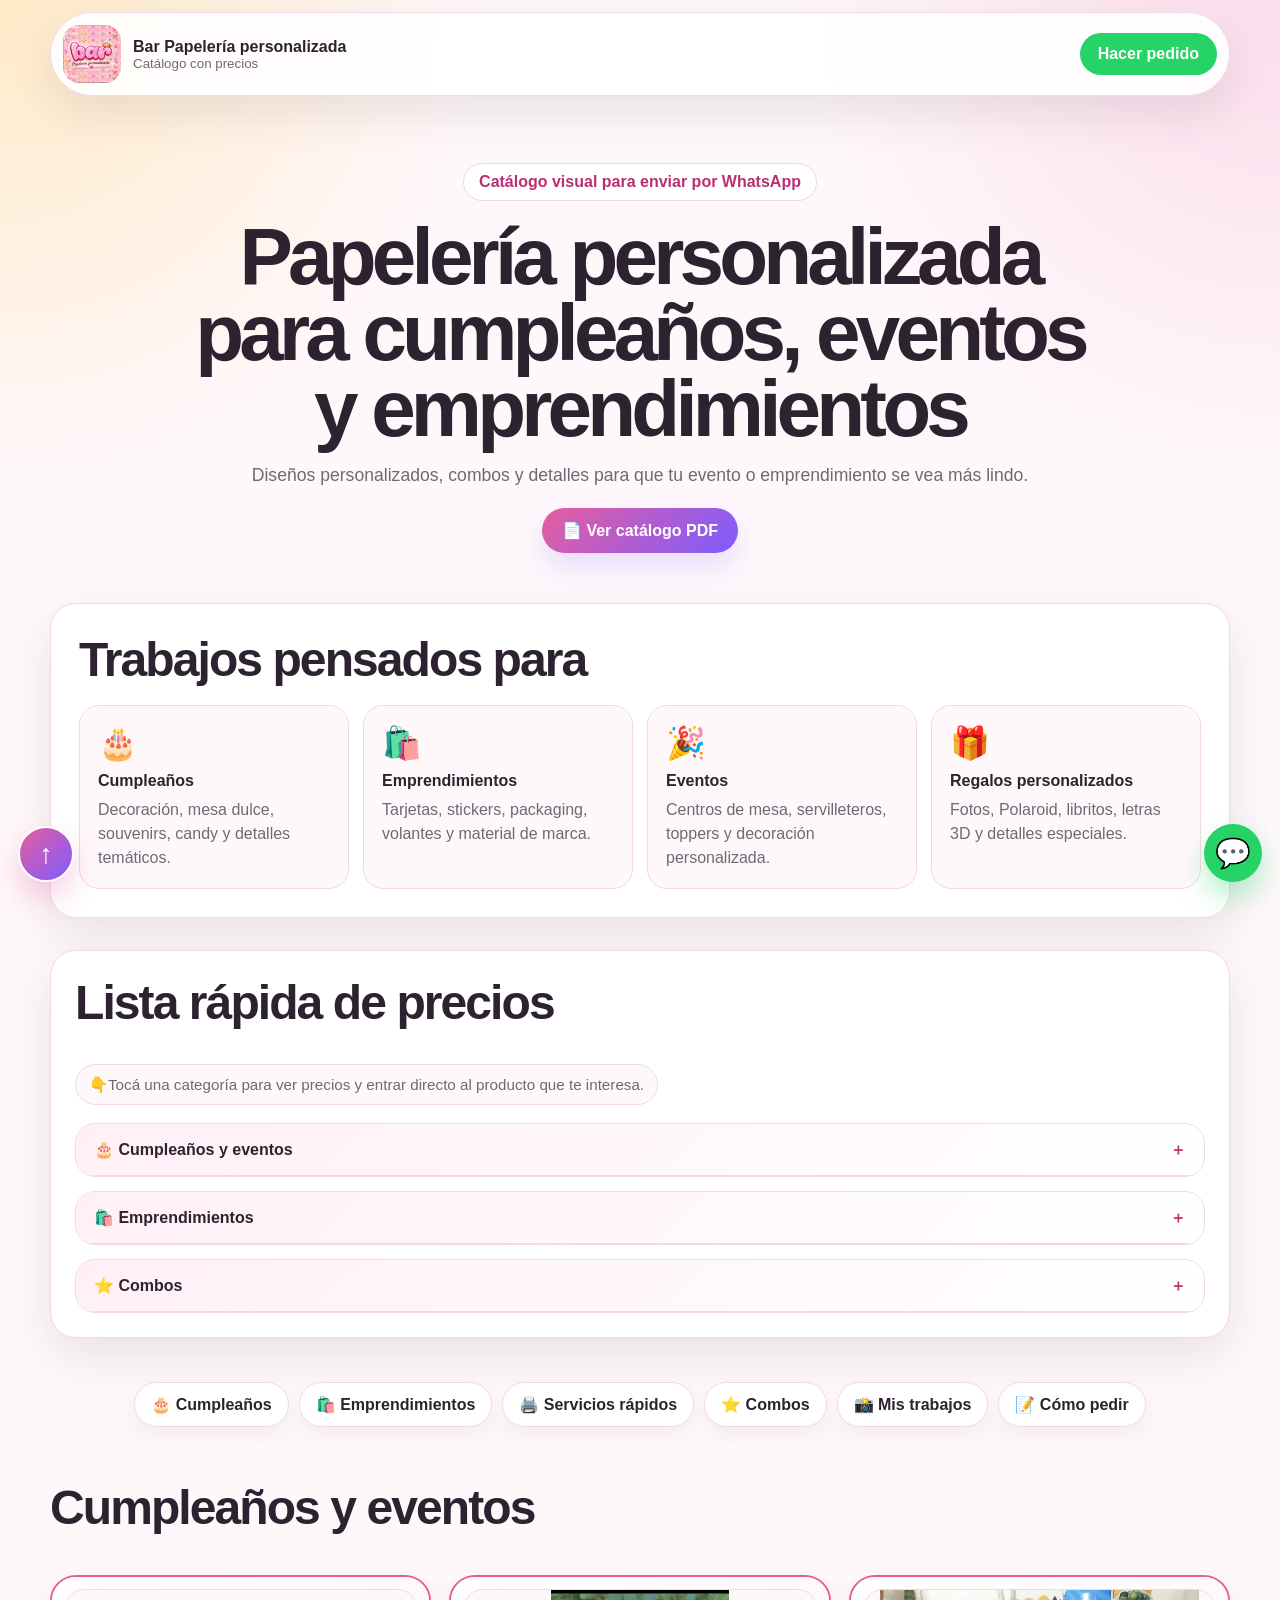
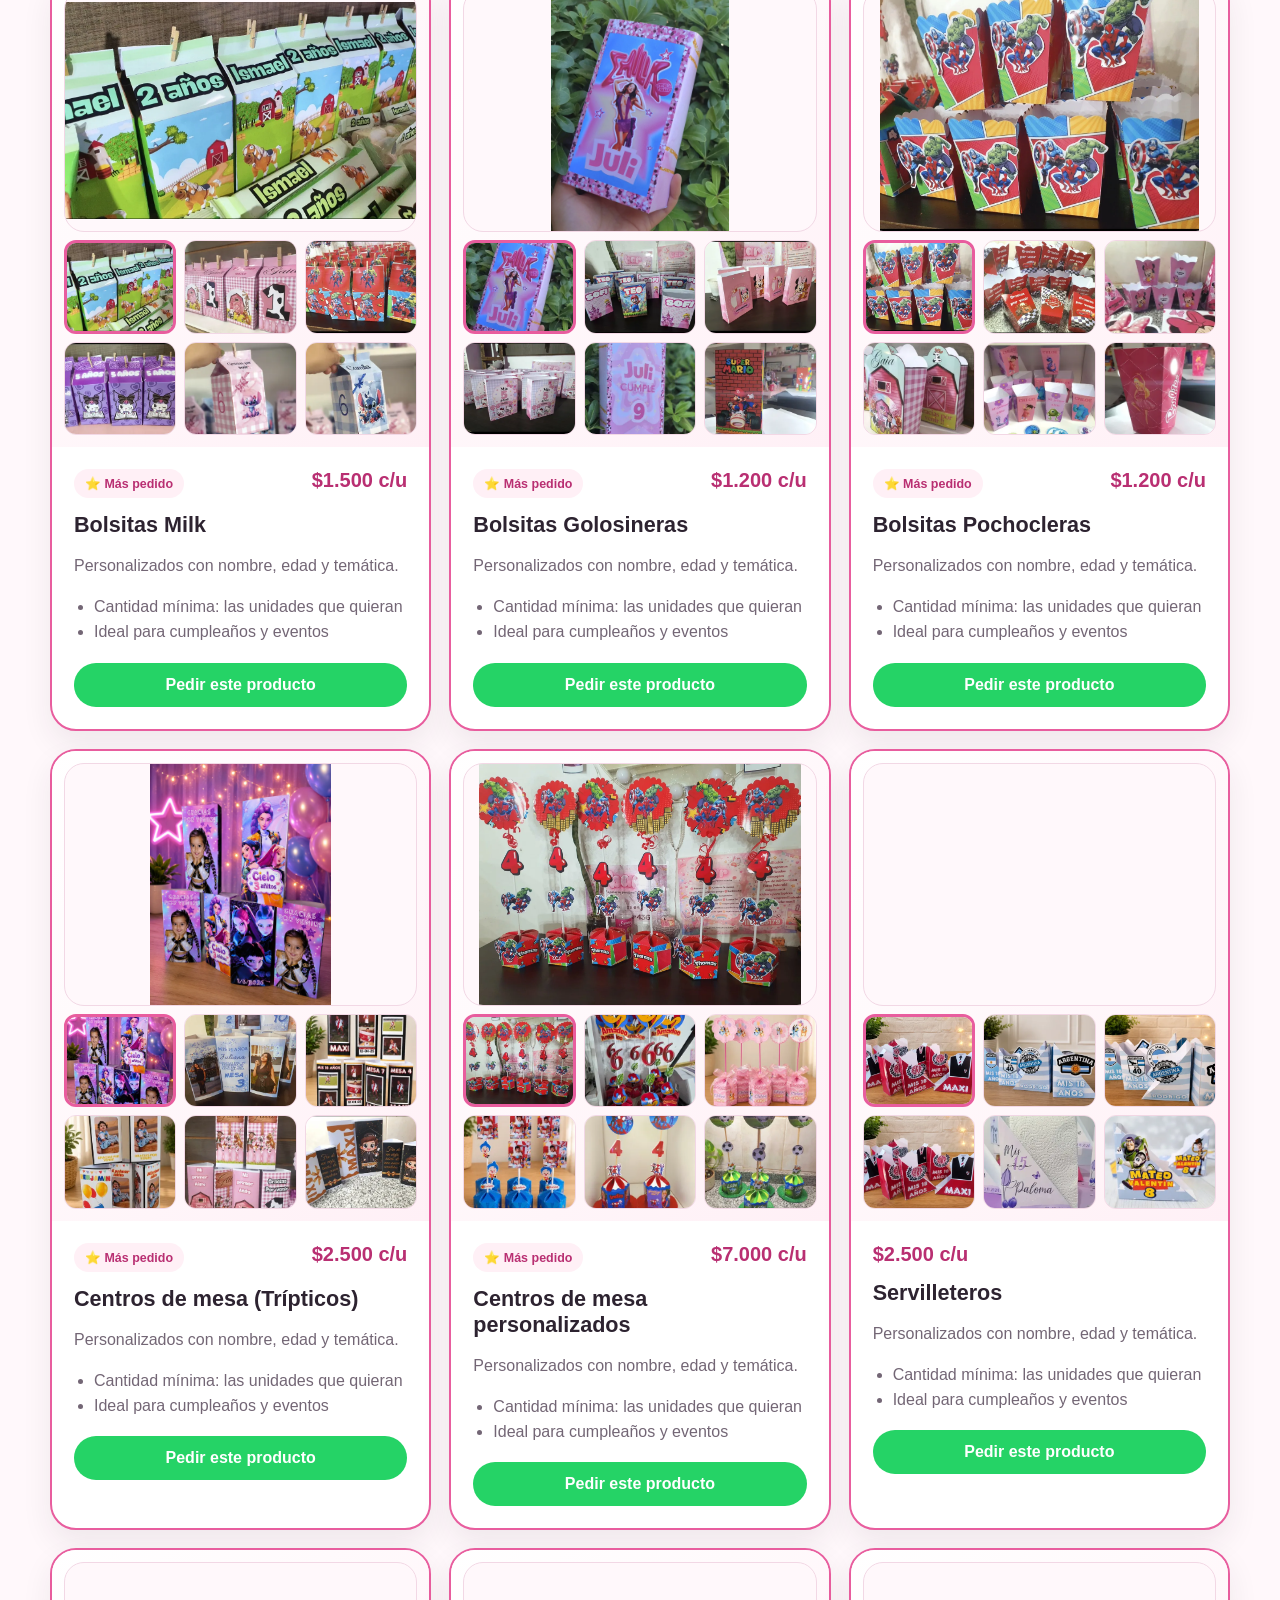
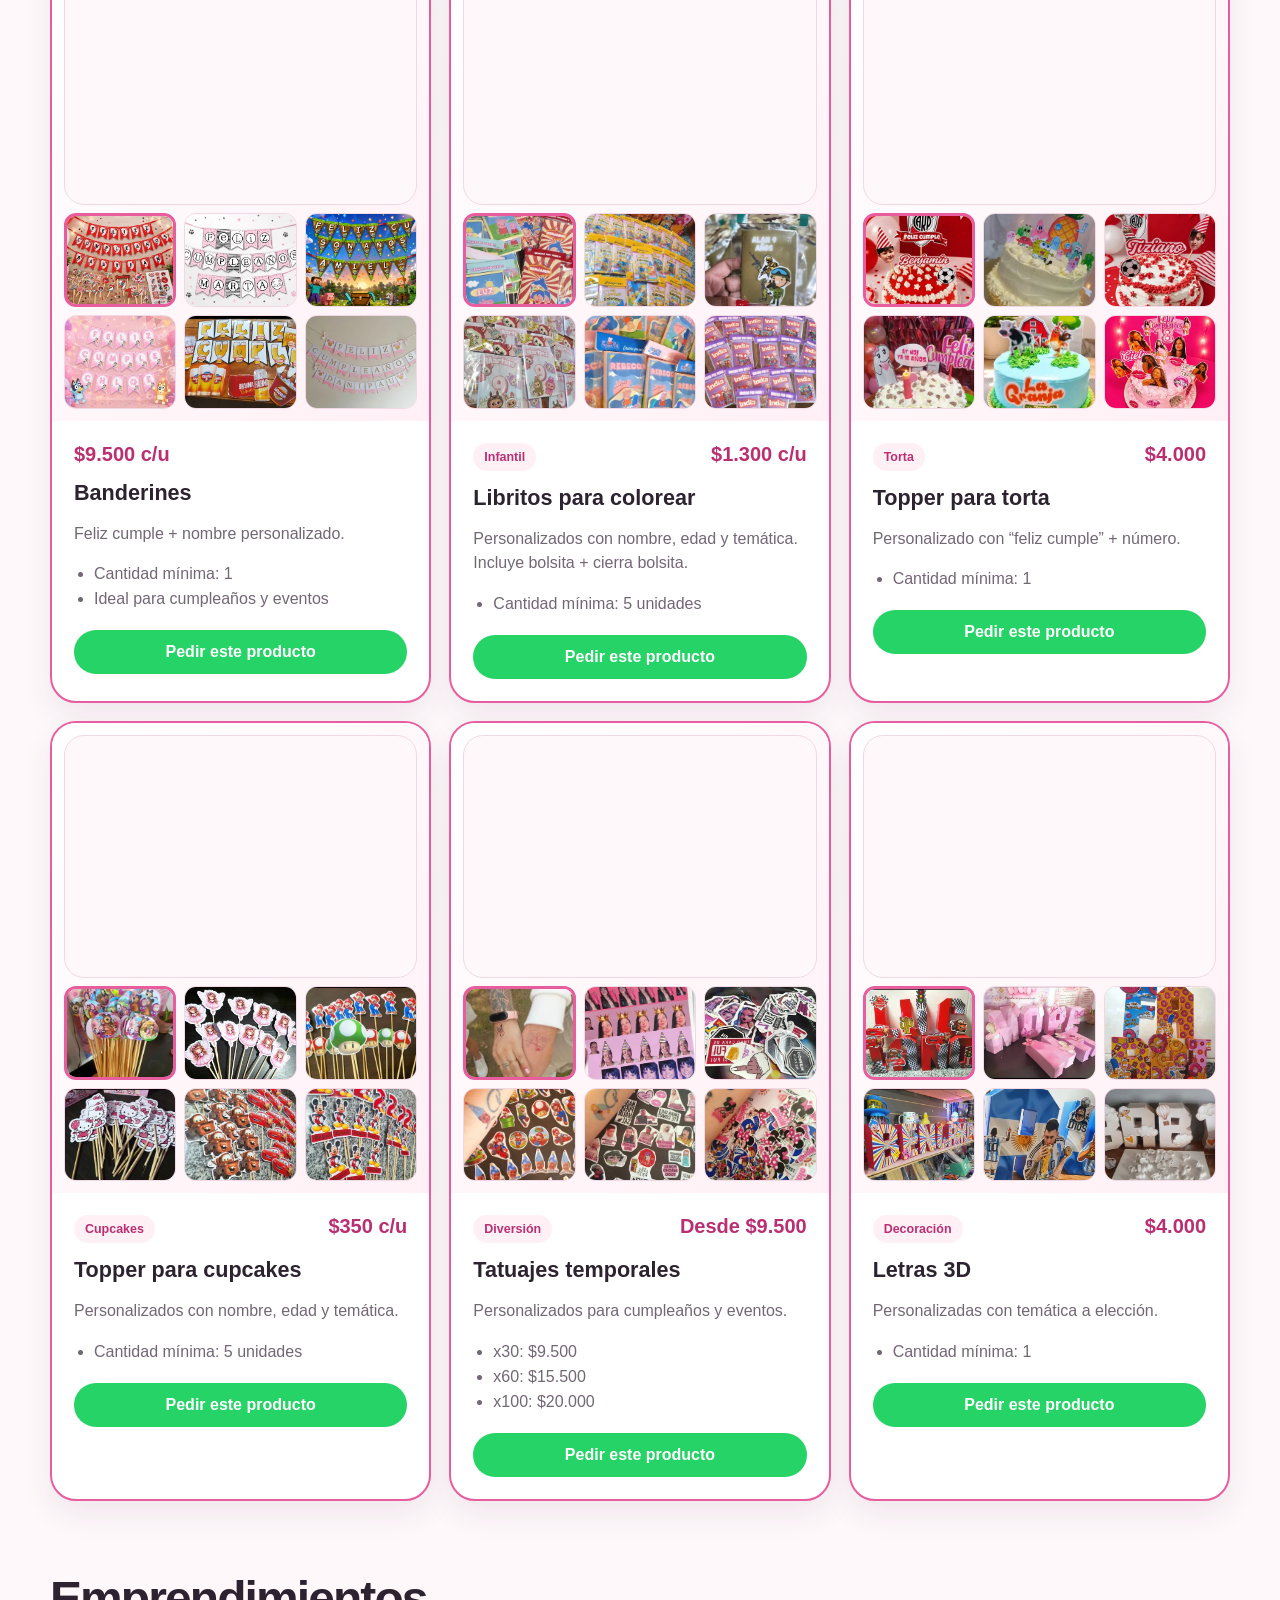
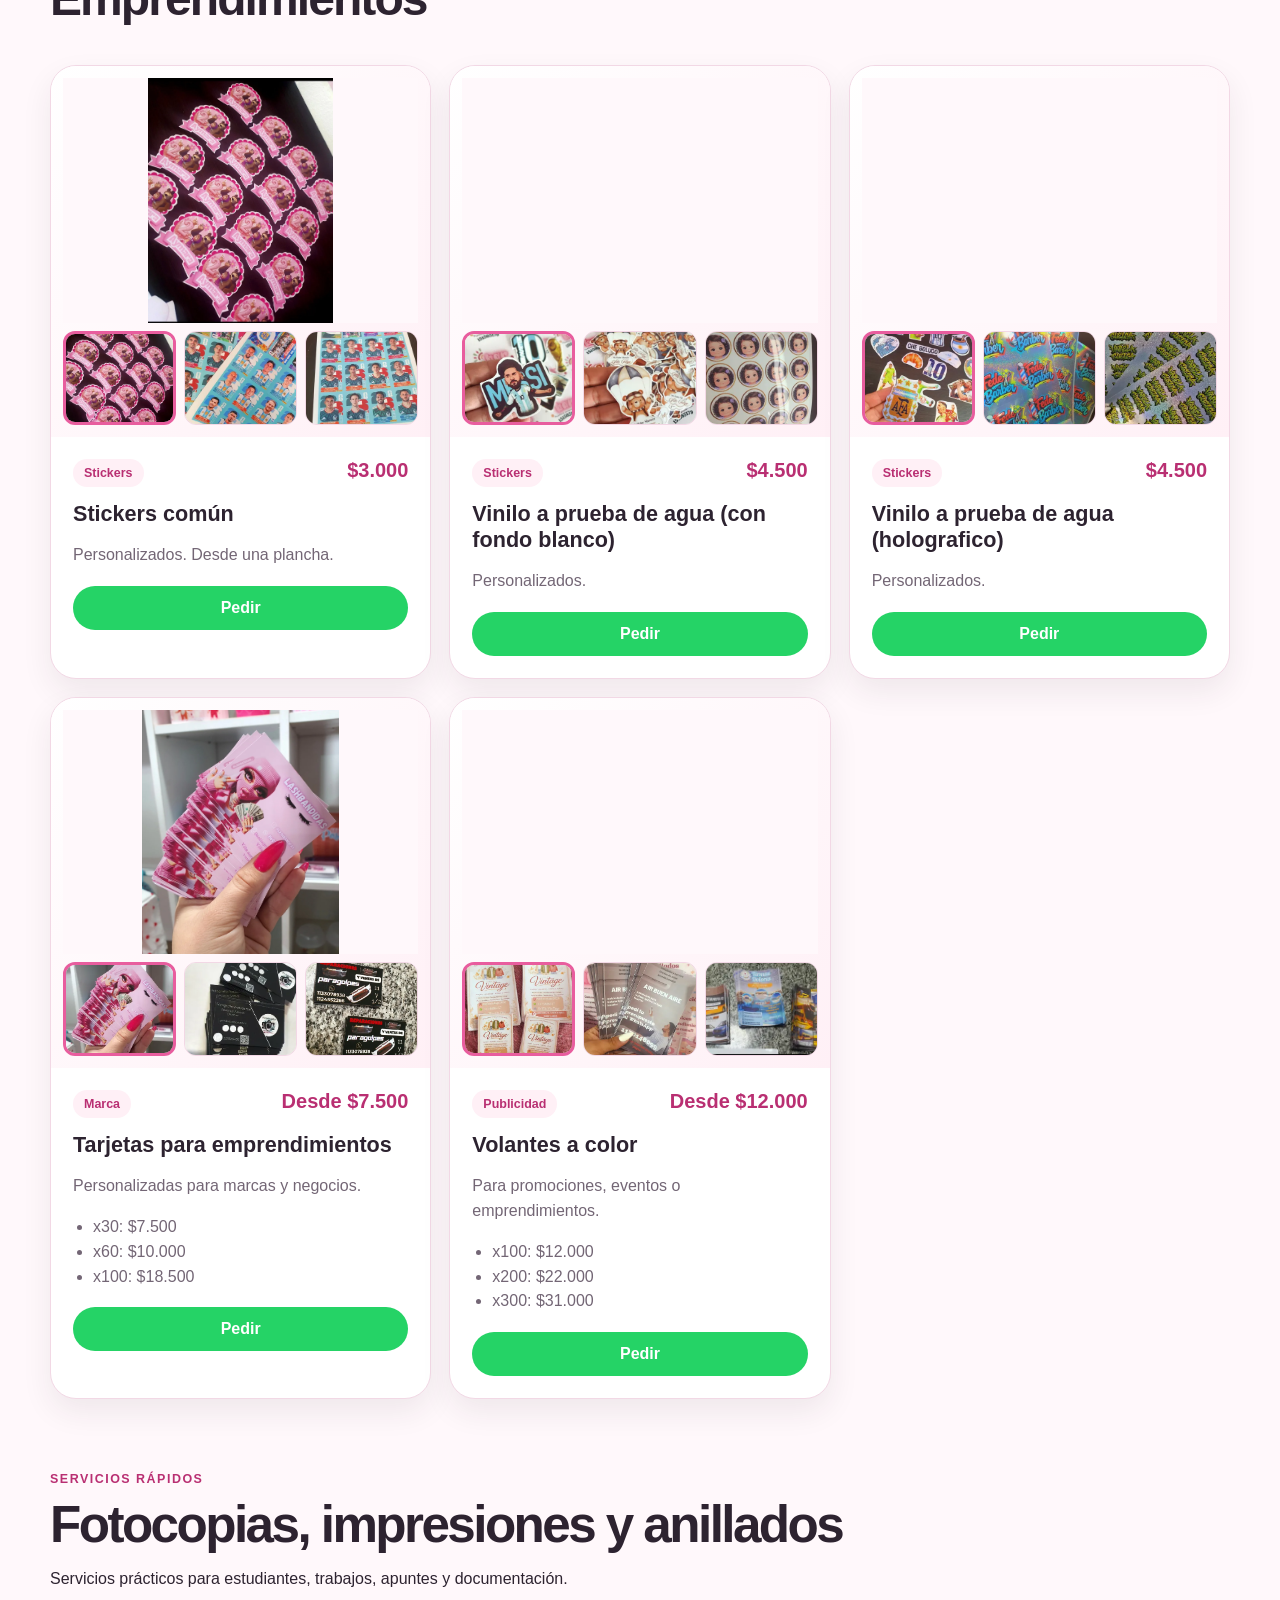
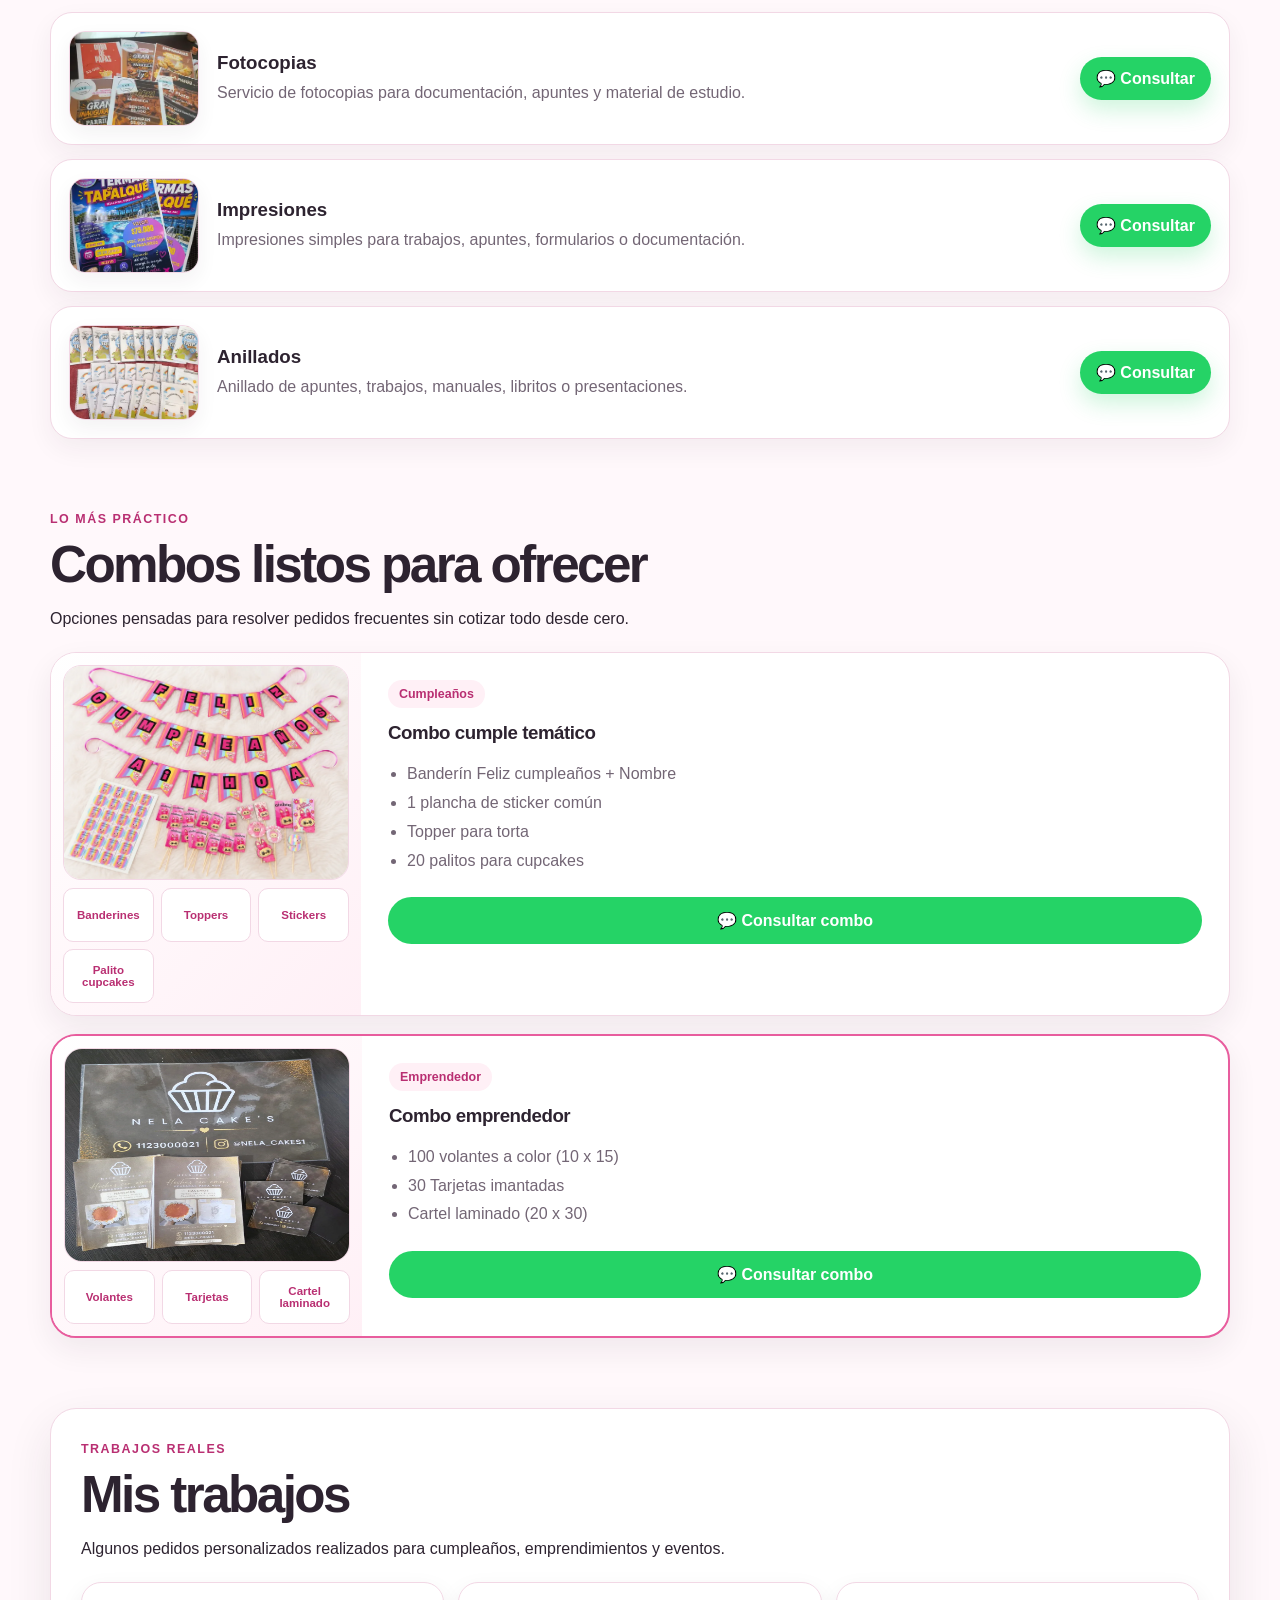
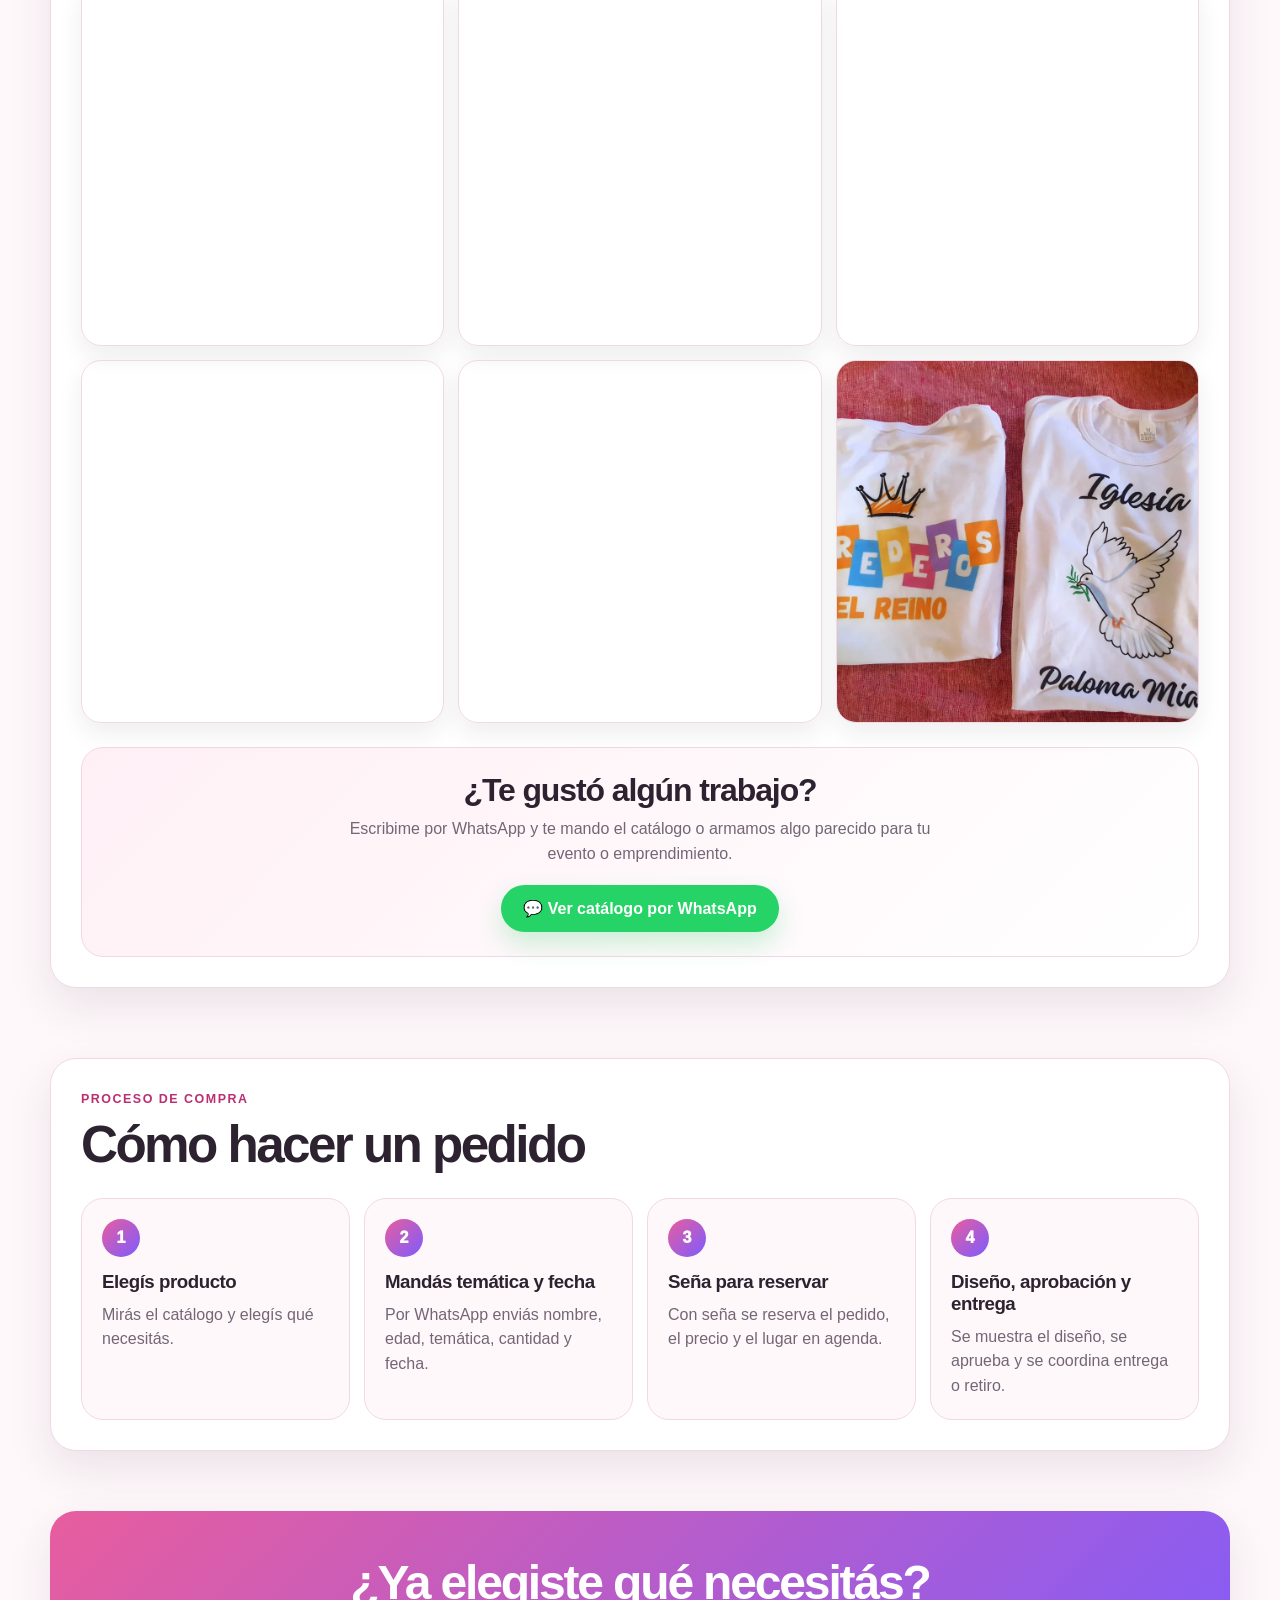
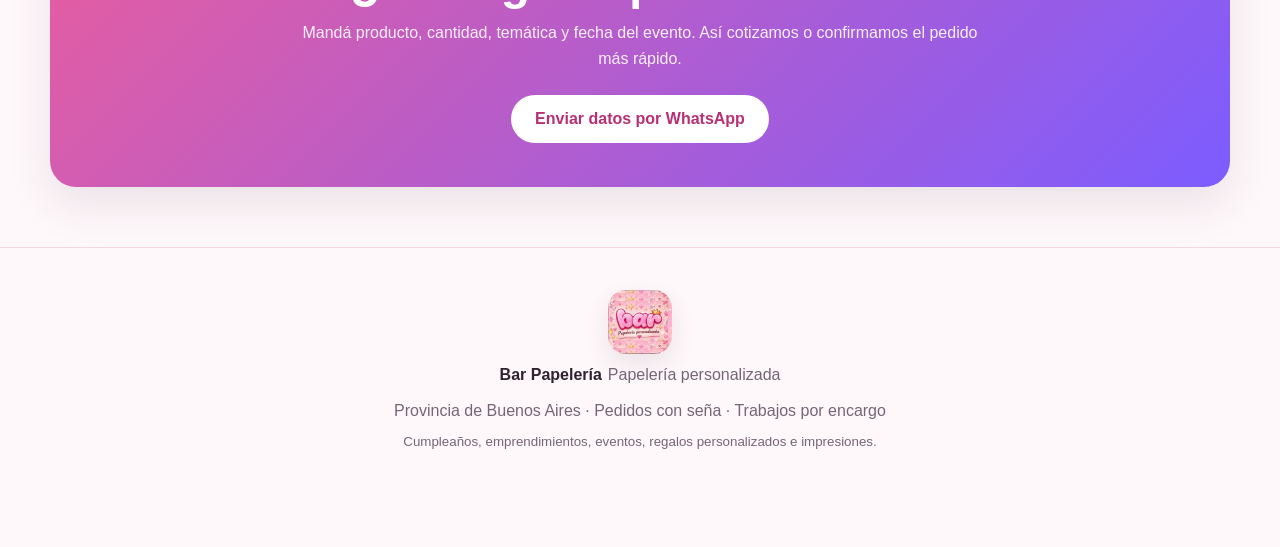
==== index.html @ 1096c0d0 "(feat-optimizacion-assets): optimiza imágenes a WebP, miniaturas y carga diferida para que el sitio " ====
<!DOCTYPE html>
<html lang="es-AR">
<head>
  <meta charset="UTF-8" />
  <meta name="viewport" content="width=device-width, initial-scale=1.0" />
  <title>Bar Papelería Personalizada | Cumpleaños, Stickers y Emprendimientos</title>
  <script async src="https://www.googletagmanager.com/gtag/js?id=G-47N0GQPXN0"></script>
  <script>
    window.dataLayer = window.dataLayer || [];
    function gtag(){dataLayer.push(arguments);}
    gtag('js', new Date());

    gtag('config', 'G-47N0GQPXN0');
  </script>  
  <link rel="stylesheet" href="./estilos.css" />
</head>
<body>

<header id="inicio" class="topbar">
  <div class="brand">
    <img class="logo-img" src="./img/thumbs/logo-bar.webp" alt="Bar Papelería personalizada">
    <div>
      <strong>Bar Papelería personalizada</strong>
      <small>Catálogo con precios</small>
    </div>
  </div>

  <a id="topWhatsappButton" class="whatsapp" href="https://wa.me/549XXXXXXXXXX" target="_blank">
    <span class="whatsapp-text-full">Hacer pedido</span>
    <span class="whatsapp-text-short">Pedir</span>
  </a>
</header>

<main>
  <section class="hero">
    <span>Catálogo visual para enviar por WhatsApp</span>
    <h1>Papelería personalizada para cumpleaños, eventos y emprendimientos</h1>
    <p>
      Diseños personalizados, combos y detalles para que tu evento o emprendimiento se vea más lindo.
    </p>

    <div class="hero-actions">
      <a id="catalogPdfButton" class="catalog-pdf-button" href="/pdf/catalogo-bar-papeleria.pdf" target="_blank" rel="noopener">
        📄 Ver catálogo PDF
      </a>
    </div>
  </section>

  <section class="audiences">
    <h2>Trabajos pensados para</h2>

    <div class="audiences__grid">
      <article>
        <span>🎂</span>
        <strong>Cumpleaños</strong>
        <p>Decoración, mesa dulce, souvenirs, candy y detalles temáticos.</p>
      </article>

      <article>
        <span>🛍️</span>
        <strong>Emprendimientos</strong>
        <p>Tarjetas, stickers, packaging, volantes y material de marca.</p>
      </article>

      <article>
        <span>🎉</span>
        <strong>Eventos</strong>
        <p>Centros de mesa, servilleteros, toppers y decoración personalizada.</p>
      </article>

      <article>
        <span>🎁</span>
        <strong>Regalos personalizados</strong>
        <p>Fotos, Polaroid, libritos, letras 3D y detalles especiales.</p>
      </article>
    </div>
  </section>

  <section class="price-list">
    <h2>Lista rápida de precios</h2>

    <p class="price-list__hint">
      👇Tocá una categoría para ver precios y entrar directo al producto que te interesa.
    </p>

    <div class="price-accordion">

      <details class="price-group">
        <summary>🎂 Cumpleaños y eventos</summary>

        <div class="price-grid">
          <a class="price-item" href="#bolsitas-milk">
            <span>Bolsitas Milk</span>
            <strong>$1.500 c/u</strong>
          </a>

          <a class="price-item" href="#bolsitas-golosineras">
            <span>Bolsitas Golosineras</span>
            <strong>$1.200 c/u</strong>
          </a>

          <a class="price-item" href="#bolsitas-pochocleras">
            <span>Bolsitas Pochocleras</span>
            <strong>$1.200 c/u</strong>
          </a>

          <a class="price-item" href="#centros-tripticos">
            <span>Centros de mesa trípticos</span>
            <strong>$2.500 c/u</strong>
          </a>

          <a class="price-item" href="#centros-personalizados">
            <span>Centros de mesa personalizados</span>
            <strong>$7.000 c/u</strong>
          </a>

          <a class="price-item" href="#servilleteros">
            <span>Servilleteros</span>
            <strong>$2.500 c/u</strong>
          </a>

          <a class="price-item" href="#banderines">
            <span>Banderines</span>
            <strong>$9.500</strong>
          </a>

          <a class="price-item" href="#libritos-colorear">
            <span>Libritos para colorear</span>
            <strong>$1.300 c/u</strong>
          </a>

          <a class="price-item" href="#topper-torta">
            <span>Topper torta</span>
            <strong>$4.000</strong>
          </a>

          <a class="price-item" href="#topper-cupcakes">
            <span>Topper cupcakes</span>
            <strong>$350 c/u</strong>
          </a>

          <a class="price-item" href="#tatuajes-temporales">
            <span>Tatuajes temporales x30</span>
            <strong>$9.500</strong>
          </a>

          <a class="price-item" href="#tatuajes-temporales">
            <span>Tatuajes temporales x60</span>
            <strong>$15.500</strong>
          </a>

          <a class="price-item" href="#tatuajes-temporales">
            <span>Tatuajes temporales x100</span>
            <strong>$20.000</strong>
          </a>

          <a class="price-item" href="#letras-3d">
            <span>Letras 3D</span>
            <strong>$4.000</strong>
          </a>
        </div>
      </details>

      <details class="price-group">
        <summary>🛍️ Emprendimientos</summary>

        <div class="price-grid">
          <a class="price-item" href="#stickers-comun">
            <span>Stickers común</span>
            <strong>$3.000</strong>
          </a>

          <a class="price-item" href="#stickers-vinilo">
            <span>Vinilo a prueba de agua con fondo blanco</span>
            <strong>$4.500</strong>
          </a>

          <a class="price-item" href="#stickers-vinilo-holografico">
            <span>Vinilo a prueba de agua holográfico</span>
            <strong>$4.500</strong>
          </a>          

          <a class="price-item" href="#tarjetas-emprendimientos">
            <span>Tarjetas x30</span>
            <strong>$7.500</strong>
          </a>

          <a class="price-item" href="#tarjetas-emprendimientos">
            <span>Tarjetas x60</span>
            <strong>$10.000</strong>
          </a>

          <a class="price-item" href="#tarjetas-emprendimientos">
            <span>Tarjetas x100</span>
            <strong>$18.500</strong>
          </a>

          <a class="price-item" href="#volantes-color">
            <span>Volantes x100</span>
            <strong>$12.000</strong>
          </a>

          <a class="price-item" href="#volantes-color">
            <span>Volantes x200</span>
            <strong>$22.000</strong>
          </a>

          <a class="price-item" href="#volantes-color">
            <span>Volantes x300</span>
            <strong>$31.000</strong>
          </a>
        </div>
      </details>

      <details class="price-group">
        <summary>⭐ Combos</summary>

        <div class="price-grid">
          <a class="price-item" href="#combos">
            <span>Combo cumple temático</span>
            <strong>Consultar</strong>
          </a>

          <a class="price-item" href="#combos">
            <span>Combo emprendedor</span>
            <strong>Consultar</strong>
          </a>
        </div>
      </details>

    </div>
  </section>

  <nav class="categories">
    <a href="#cumples">🎂 Cumpleaños</a>
    <a href="#emprendimientos">🛍️ Emprendimientos</a>
    <a href="#servicios-rapidos">🖨️ Servicios rápidos</a>
    <a href="#combos">⭐ Combos</a>
    <a href="#mis-trabajos">📸 Mis trabajos</a>
    <a href="#como-pedir">📝 Cómo pedir</a>
  </nav>

  <section id="cumples" class="section">
    <h2>Cumpleaños y eventos</h2>

    <div class="grid">

      <article id="bolsitas-milk" class="card featured">
        <div class="gallery">
          <img loading="lazy" decoding="async" class="main-img" src="./img/bolsitas-milk-1.webp" alt="Bolsitas Milk">
          <div class="thumbs">
            <img loading="lazy" decoding="async" class="active" src="./img/thumbs/bolsitas-milk-1.webp" data-full="./img/bolsitas-milk-1.webp" alt="Bolsitas Milk">
            <img loading="lazy" decoding="async" src="./img/thumbs/bolsitas-milk-2.webp" data-full="./img/bolsitas-milk-2.webp" alt="Bolsitas Milk">
            <img loading="lazy" decoding="async" src="./img/thumbs/bolsitas-milk-3.webp" data-full="./img/bolsitas-milk-3.webp" alt="Bolsitas Milk">
            <img loading="lazy" decoding="async" src="./img/thumbs/bolsitas-milk-4.webp" data-full="./img/bolsitas-milk-4.webp" alt="Bolsitas Milk">
            <img loading="lazy" decoding="async" src="./img/thumbs/bolsitas-milk-5.webp" data-full="./img/bolsitas-milk-5.webp" alt="Bolsitas Milk">
            <img loading="lazy" decoding="async" src="./img/thumbs/bolsitas-milk-6.webp" data-full="./img/bolsitas-milk-6.webp" alt="Bolsitas Milk">
          </div>
        </div>
        <div class="content">
          <div class="top">
            <span class="pill">⭐ Más pedido</span>
            <strong class="price">$1.500 c/u</strong>
          </div>
          <h3>Bolsitas Milk</h3>
          <p>Personalizados con nombre, edad y temática.</p>
          <ul>
            <li>Cantidad mínima: las unidades que quieran</li>
            <li>Ideal para cumpleaños y eventos</li>
          </ul>
          <a href="https://wa.me/549XXXXXXXXXX?text=Hola! Quiero pedir Bolsitas Milk." target="_blank">Pedir este producto</a>
        </div>
      </article>

      <article id="bolsitas-golosineras" class="card featured">
        <div class="gallery">
          <img loading="lazy" decoding="async" class="main-img" src="./img/bolsitas-golosineras-1.webp" alt="Bolsitas Golosineras">
          <div class="thumbs">
            <img loading="lazy" decoding="async" class="active" src="./img/thumbs/bolsitas-golosineras-1.webp" data-full="./img/bolsitas-golosineras-1.webp" alt="Bolsitas Golosineras">
            <img loading="lazy" decoding="async" src="./img/thumbs/bolsitas-golosineras-2.webp" data-full="./img/bolsitas-golosineras-2.webp" alt="Bolsitas Golosineras">
            <img loading="lazy" decoding="async" src="./img/thumbs/bolsitas-golosineras-3.webp" data-full="./img/bolsitas-golosineras-3.webp" alt="Bolsitas Golosineras">
            <img loading="lazy" decoding="async" src="./img/thumbs/bolsitas-golosineras-4.webp" data-full="./img/bolsitas-golosineras-4.webp" alt="Bolsitas Golosineras">
            <img loading="lazy" decoding="async" src="./img/thumbs/bolsitas-golosineras-5.webp" data-full="./img/bolsitas-golosineras-5.webp" alt="Bolsitas Golosineras">
            <img loading="lazy" decoding="async" src="./img/thumbs/bolsitas-golosineras-6.webp" data-full="./img/bolsitas-golosineras-6.webp" alt="Bolsitas Golosineras">
          </div>
        </div>
        <div class="content">
          <div class="top">
            <span class="pill">⭐ Más pedido</span>
            <strong class="price">$1.200 c/u</strong>
          </div>
          <h3>Bolsitas Golosineras</h3>
          <p>Personalizados con nombre, edad y temática.</p>
          <ul>
            <li>Cantidad mínima: las unidades que quieran</li>
            <li>Ideal para cumpleaños y eventos</li>
          </ul>
          <a href="https://wa.me/549XXXXXXXXXX?text=Hola! Quiero pedir Bolsitas Golosineras." target="_blank">Pedir este producto</a>
        </div>
      </article>

      <article id="bolsitas-pochocleras" class="card featured">
        <div class="gallery">
          <img loading="lazy" decoding="async" class="main-img" src="./img/bolsitas-pochocleras-1.webp" alt="Bolsitas pochocleras">
          <div class="thumbs">
            <img loading="lazy" decoding="async" class="active" src="./img/thumbs/bolsitas-pochocleras-1.webp" data-full="./img/bolsitas-pochocleras-1.webp" alt="Bolsitas pochocleras">
            <img loading="lazy" decoding="async" src="./img/thumbs/bolsitas-pochocleras-2.webp" data-full="./img/bolsitas-pochocleras-2.webp" alt="Bolsitas pochocleras">
            <img loading="lazy" decoding="async" src="./img/thumbs/bolsitas-pochocleras-3.webp" data-full="./img/bolsitas-pochocleras-3.webp" alt="Bolsitas pochocleras">
            <img loading="lazy" decoding="async" src="./img/thumbs/bolsitas-pochocleras-4.webp" data-full="./img/bolsitas-pochocleras-4.webp" alt="Bolsitas pochocleras">
            <img loading="lazy" decoding="async" src="./img/thumbs/bolsitas-pochocleras-5.webp" data-full="./img/bolsitas-pochocleras-5.webp" alt="Bolsitas pochocleras">
            <img loading="lazy" decoding="async" src="./img/thumbs/bolsitas-pochocleras-6.webp" data-full="./img/bolsitas-pochocleras-6.webp" alt="Bolsitas pochocleras">
          </div>
        </div>
        <div class="content">
          <div class="top">
            <span class="pill">⭐ Más pedido</span>
            <strong class="price">$1.200 c/u</strong>
          </div>
          <h3>Bolsitas Pochocleras</h3>
          <p>Personalizados con nombre, edad y temática.</p>
          <ul>
            <li>Cantidad mínima: las unidades que quieran</li>
            <li>Ideal para cumpleaños y eventos</li>
          </ul>
          <a href="https://wa.me/549XXXXXXXXXX?text=Hola! Quiero pedir Bolsitas Pochocleras." target="_blank">Pedir este producto</a>
        </div>
      </article>

      <article id="centros-tripticos" class="card featured">
        <div class="gallery">
          <img loading="lazy" decoding="async" class="main-img" src="./img/centro-1-triptico.webp" alt="Centros de mesa (Trípticos)">
          <div class="thumbs">
            <img loading="lazy" decoding="async" class="active" src="./img/thumbs/centro-1-triptico.webp" data-full="./img/centro-1-triptico.webp" alt="Centros de mesa (Trípticos)">
            <img loading="lazy" decoding="async" src="./img/thumbs/centro-2-triptico.webp" data-full="./img/centro-2-triptico.webp" alt="Centros de mesa (Trípticos)">
            <img loading="lazy" decoding="async" src="./img/thumbs/centro-3-triptico.webp" data-full="./img/centro-3-triptico.webp" alt="Centros de mesa (Trípticos)">
            <img loading="lazy" decoding="async" src="./img/thumbs/centro-4-triptico.webp" data-full="./img/centro-4-triptico.webp" alt="Centros de mesa (Trípticos)">
            <img loading="lazy" decoding="async" src="./img/thumbs/centro-5-triptico.webp" data-full="./img/centro-5-triptico.webp" alt="Centros de mesa (Trípticos)">
            <img loading="lazy" decoding="async" src="./img/thumbs/centro-6-triptico.webp" data-full="./img/centro-6-triptico.webp" alt="Centros de mesa (Trípticos)">
          </div>
        </div>
        <div class="content">
          <div class="top">
            <span class="pill">⭐ Más pedido</span>
            <strong class="price">$2.500 c/u</strong>
          </div>
          <h3>Centros de mesa (Trípticos)</h3>
          <p>Personalizados con nombre, edad y temática.</p>
          <ul>
            <li>Cantidad mínima: las unidades que quieran</li>
            <li>Ideal para cumpleaños y eventos</li>
          </ul>
          <a href="https://wa.me/549XXXXXXXXXX?text=Hola! Quiero pedir centros de mesa (Tríptico)." target="_blank">Pedir este producto</a>
        </div>
      </article>

      <article id="centros-personalizados" class="card featured">
        <div class="gallery">
          <img loading="lazy" decoding="async" class="main-img" src="./img/centro-1-personalizado.webp" alt="Centros de mesa personalizados">
          <div class="thumbs">
            <img loading="lazy" decoding="async" class="active" src="./img/thumbs/centro-1-personalizado.webp" data-full="./img/centro-1-personalizado.webp" alt="Centros de mesa personalizados">
            <img loading="lazy" decoding="async" src="./img/thumbs/centro-2-personalizado.webp" data-full="./img/centro-2-personalizado.webp" alt="Centros de mesa personalizados" class="">
            <img loading="lazy" decoding="async" src="./img/thumbs/centro-3-personalizado.webp" data-full="./img/centro-3-personalizado.webp" alt="Centros de mesa personalizados" class="">
            <img loading="lazy" decoding="async" src="./img/thumbs/centro-4-personalizado.webp" data-full="./img/centro-4-personalizado.webp" alt="Centros de mesa personalizados" class="">
            <img loading="lazy" decoding="async" src="./img/thumbs/centro-5-personalizado.webp" data-full="./img/centro-5-personalizado.webp" alt="Centros de mesa personalizados" class="">
            <img loading="lazy" decoding="async" src="./img/thumbs/centro-6-personalizado.webp" data-full="./img/centro-6-personalizado.webp" alt="Centros de mesa personalizados" class="">
          </div>
        </div>
        <div class="content">
          <div class="top">
            <span class="pill">⭐ Más pedido</span>
            <strong class="price">$7.000 c/u</strong>
          </div>
          <h3>Centros de mesa personalizados</h3>
          <p>Personalizados con nombre, edad y temática.</p>
          <ul>
            <li>Cantidad mínima: las unidades que quieran</li>
            <li>Ideal para cumpleaños y eventos</li>
          </ul>
          <a href="https://wa.me/549XXXXXXXXXX?text=Hola! Quiero pedir centros de mesa personalizados." target="_blank">Pedir este producto</a>
        </div>
      </article>

      <article id="servilleteros" class="card featured">
        <div class="gallery">
          <img loading="lazy" decoding="async" class="main-img" src="./img/servilleteros-1.webp" alt="Servilleteros">
          <div class="thumbs">
            <img loading="lazy" decoding="async" class="active" src="./img/thumbs/servilleteros-1.webp" data-full="./img/servilleteros-1.webp" alt="Servilleteros">
            <img loading="lazy" decoding="async" src="./img/thumbs/servilleteros-2.webp" data-full="./img/servilleteros-2.webp" alt="Servilleteros">
            <img loading="lazy" decoding="async" src="./img/thumbs/servilleteros-3.webp" data-full="./img/servilleteros-3.webp" alt="Servilleteros">
            <img loading="lazy" decoding="async" src="./img/thumbs/servilleteros-4.webp" data-full="./img/servilleteros-4.webp" alt="Servilleteros">
            <img loading="lazy" decoding="async" src="./img/thumbs/servilleteros-5.webp" data-full="./img/servilleteros-5.webp" alt="Servilleteros">
            <img loading="lazy" decoding="async" src="./img/thumbs/servilleteros-6.webp" data-full="./img/servilleteros-6.webp" alt="Servilleteros">
          </div>
        </div>
        <div class="content">
          <div class="top">
            <strong class="price">$2.500 c/u</strong>
          </div>
          <h3>Servilleteros</h3>
          <p>Personalizados con nombre, edad y temática.</p>
          <ul>
            <li>Cantidad mínima: las unidades que quieran</li>
            <li>Ideal para cumpleaños y eventos</li>
          </ul>
          <a href="https://wa.me/549XXXXXXXXXX?text=Hola! Quiero pedir servilleteros personalizados." target="_blank">Pedir este producto</a>
        </div>
      </article>

      <article id="banderines" class="card featured">
        <div class="gallery">
          <img loading="lazy" decoding="async" class="main-img" src="./img/banderines-1.webp" alt="Banderines">
          <div class="thumbs">
            <img loading="lazy" decoding="async" class="active" src="./img/thumbs/banderines-1.webp" data-full="./img/banderines-1.webp" alt="Banderines">
            <img loading="lazy" decoding="async" src="./img/thumbs/banderines-2.webp" data-full="./img/banderines-2.webp" alt="Banderines">
            <img loading="lazy" decoding="async" src="./img/thumbs/banderines-3.webp" data-full="./img/banderines-3.webp" alt="Banderines">
            <img loading="lazy" decoding="async" src="./img/thumbs/banderines-4.webp" data-full="./img/banderines-4.webp" alt="Banderines">
            <img loading="lazy" decoding="async" src="./img/thumbs/banderines-5.webp" data-full="./img/banderines-5.webp" alt="Banderines">
            <img loading="lazy" decoding="async" src="./img/thumbs/banderines-6.webp" data-full="./img/banderines-6.webp" alt="Banderines">
          </div>
        </div>
        <div class="content">
          <div class="top">
            <strong class="price">$9.500 c/u</strong>
          </div>
          <h3>Banderines</h3>
          <p>Feliz cumple + nombre personalizado.</p>
          <ul>
            <li>Cantidad mínima: 1</li>
            <li>Ideal para cumpleaños y eventos</li>
          </ul>
          <a href="https://wa.me/549XXXXXXXXXX?text=Hola! Quiero pedir banderines personalizados." target="_blank">Pedir este producto</a>
        </div>
      </article>

      <article id="libritos-colorear" class="card featured">
        <div class="gallery">
          <img loading="lazy" decoding="async" class="main-img" src="./img/libritos-1.webp" alt="Libritos para colorear">

          <div class="thumbs">
            <img loading="lazy" decoding="async" class="active" src="./img/thumbs/libritos-1.webp" data-full="./img/libritos-1.webp" alt="Libritos para colorear">
            <img loading="lazy" decoding="async" src="./img/thumbs/libritos-2.webp" data-full="./img/libritos-2.webp" alt="Libritos para colorear">
            <img loading="lazy" decoding="async" src="./img/thumbs/libritos-3.webp" data-full="./img/libritos-3.webp" alt="Libritos para colorear">
            <img loading="lazy" decoding="async" src="./img/thumbs/libritos-4.webp" data-full="./img/libritos-4.webp" alt="Libritos para colorear">
            <img loading="lazy" decoding="async" src="./img/thumbs/libritos-5.webp" data-full="./img/libritos-5.webp" alt="Libritos para colorear">
            <img loading="lazy" decoding="async" src="./img/thumbs/libritos-6.webp" data-full="./img/libritos-6.webp" alt="Libritos para colorear">
          </div>
        </div>

        <div class="content">
          <div class="top">
            <span class="pill">Infantil</span>
            <strong class="price">$1.300 c/u</strong>
          </div>

          <h3>Libritos para colorear</h3>

          <p>Personalizados con nombre, edad y temática. Incluye bolsita + cierra bolsita.</p>

          <ul>
            <li>Cantidad mínima: 5 unidades</li>
          </ul>

          <a href="https://wa.me/549XXXXXXXXXX?text=Hola! Quiero pedir libritos para colorear." target="_blank">
            Pedir este producto
          </a>
        </div>
      </article>

      <article id="topper-torta" class="card featured">
        <div class="gallery">
          <img loading="lazy" decoding="async" class="main-img" src="./img/topper-torta-1.webp" alt="Topper para torta">

          <div class="thumbs">
            <img loading="lazy" decoding="async" class="active" src="./img/thumbs/topper-torta-1.webp" data-full="./img/topper-torta-1.webp" alt="Topper para torta">
            <img loading="lazy" decoding="async" src="./img/thumbs/topper-torta-2.webp" data-full="./img/topper-torta-2.webp" alt="Topper para torta">
            <img loading="lazy" decoding="async" src="./img/thumbs/topper-torta-3.webp" data-full="./img/topper-torta-3.webp" alt="Topper para torta">
            <img loading="lazy" decoding="async" src="./img/thumbs/topper-torta-4.webp" data-full="./img/topper-torta-4.webp" alt="Topper para torta">
            <img loading="lazy" decoding="async" src="./img/thumbs/topper-torta-5.webp" data-full="./img/topper-torta-5.webp" alt="Topper para torta">
            <img loading="lazy" decoding="async" src="./img/thumbs/topper-torta-6.webp" data-full="./img/topper-torta-6.webp" alt="Topper para torta">
          </div>
        </div>

        <div class="content">
          <div class="top">
            <span class="pill">Torta</span>
            <strong class="price">$4.000</strong>
          </div>

          <h3>Topper para torta</h3>

          <p>Personalizado con “feliz cumple” + número.</p>

          <ul>
            <li>Cantidad mínima: 1</li>
          </ul>

          <a href="https://wa.me/549XXXXXXXXXX?text=Hola! Quiero pedir topper para torta." target="_blank">
            Pedir este producto
          </a>
        </div>
      </article>

      <article id="topper-cupcakes" class="card featured">
        <div class="gallery">
          <img loading="lazy" decoding="async" class="main-img" src="./img/topper-cupcakes-1.webp" alt="Topper para cupcakes">

          <div class="thumbs">
            <img loading="lazy" decoding="async" class="active" src="./img/thumbs/topper-cupcakes-1.webp" data-full="./img/topper-cupcakes-1.webp" alt="Topper para cupcakes">
            <img loading="lazy" decoding="async" src="./img/thumbs/topper-cupcakes-2.webp" data-full="./img/topper-cupcakes-2.webp" alt="Topper para cupcakes">
            <img loading="lazy" decoding="async" src="./img/thumbs/topper-cupcakes-3.webp" data-full="./img/topper-cupcakes-3.webp" alt="Topper para cupcakes">
            <img loading="lazy" decoding="async" src="./img/thumbs/topper-cupcakes-4.webp" data-full="./img/topper-cupcakes-4.webp" alt="Topper para cupcakes">
            <img loading="lazy" decoding="async" src="./img/thumbs/topper-cupcakes-5.webp" data-full="./img/topper-cupcakes-5.webp" alt="Topper para cupcakes">
            <img loading="lazy" decoding="async" src="./img/thumbs/topper-cupcakes-6.webp" data-full="./img/topper-cupcakes-6.webp" alt="Topper para cupcakes">
          </div>
        </div>

        <div class="content">
          <div class="top">
            <span class="pill">Cupcakes</span>
            <strong class="price">$350 c/u</strong>
          </div>

          <h3>Topper para cupcakes</h3>

          <p>Personalizados con nombre, edad y temática.</p>

          <ul>
            <li>Cantidad mínima: 5 unidades</li>
          </ul>

          <a href="https://wa.me/549XXXXXXXXXX?text=Hola! Quiero pedir toppers para cupcakes." target="_blank">
            Pedir este producto
          </a>
        </div>
      </article>

      <article id="tatuajes-temporales" class="card featured">
        <div class="gallery">
          <img loading="lazy" decoding="async" class="main-img" src="./img/tatuajes-1-bis.webp" alt="Tatuajes temporales">

          <div class="thumbs">
            <img loading="lazy" decoding="async" class="active" src="./img/thumbs/tatuajes-1-bis.webp" data-full="./img/tatuajes-1-bis.webp" alt="Tatuajes temporales">
            <img loading="lazy" decoding="async" src="./img/thumbs/tatuajes-1.webp" data-full="./img/tatuajes-1.webp" alt="Tatuajes temporales">
            <img loading="lazy" decoding="async" src="./img/thumbs/tatuajes-2.webp" data-full="./img/tatuajes-2.webp" alt="Tatuajes temporales">
            <img loading="lazy" decoding="async" src="./img/thumbs/tatuajes-3.webp" data-full="./img/tatuajes-3.webp" alt="Tatuajes temporales">
            <img loading="lazy" decoding="async" src="./img/thumbs/tatuajes-4.webp" data-full="./img/tatuajes-4.webp" alt="Tatuajes temporales">
            <img loading="lazy" decoding="async" src="./img/thumbs/tatuajes-5.webp" data-full="./img/tatuajes-5.webp" alt="Tatuajes temporales">
          </div>
        </div>

        <div class="content">
          <div class="top">
            <span class="pill">Diversión</span>
            <strong class="price">Desde $9.500</strong>
          </div>

          <h3>Tatuajes temporales</h3>

          <p>Personalizados para cumpleaños y eventos.</p>

          <ul>
            <li>x30: $9.500</li>
            <li>x60: $15.500</li>
            <li>x100: $20.000</li>
          </ul>

          <a href="https://wa.me/549XXXXXXXXXX?text=Hola! Quiero pedir tatuajes temporales." target="_blank">
            Pedir este producto
          </a>
        </div>
      </article>

      <article id="letras-3d" class="card featured">
        <div class="gallery">
          <img loading="lazy" decoding="async" class="main-img" src="./img/letras-3d-1.webp" alt="Letras 3D">

          <div class="thumbs">
            <img loading="lazy" decoding="async" class="active" src="./img/thumbs/letras-3d-1.webp" data-full="./img/letras-3d-1.webp" alt="Letras 3D">
            <img loading="lazy" decoding="async" src="./img/thumbs/letras-3d-2.webp" data-full="./img/letras-3d-2.webp" alt="Letras 3D">
            <img loading="lazy" decoding="async" src="./img/thumbs/letras-3d-3.webp" data-full="./img/letras-3d-3.webp" alt="Letras 3D">
            <img loading="lazy" decoding="async" src="./img/thumbs/letras-3d-4.webp" data-full="./img/letras-3d-4.webp" alt="Letras 3D">
            <img loading="lazy" decoding="async" src="./img/thumbs/letras-3d-5.webp" data-full="./img/letras-3d-5.webp" alt="Letras 3D">
            <img loading="lazy" decoding="async" src="./img/thumbs/letras-3d-6.webp" data-full="./img/letras-3d-6.webp" alt="Letras 3D">
          </div>
        </div>

        <div class="content">
          <div class="top">
            <span class="pill">Decoración</span>
            <strong class="price">$4.000</strong>
          </div>

          <h3>Letras 3D</h3>

          <p>Personalizadas con temática a elección.</p>

          <ul>
            <li>Cantidad mínima: 1</li>
          </ul>

          <a href="https://wa.me/549XXXXXXXXXX?text=Hola! Quiero pedir letras 3D." target="_blank">
            Pedir este producto
          </a>
        </div>
      </article>

    </div>
  </section>

  <section id="emprendimientos" class="section">
    <h2>Emprendimientos</h2>

    <div class="grid">

      <article id="stickers-comun" class="card">
        <div class="gallery">
          <img loading="lazy" decoding="async" class="main-img" src="./img/stickers-comun-1.webp" alt="Stickers común">

          <div class="thumbs">
            <img loading="lazy" decoding="async" class="active" src="./img/thumbs/stickers-comun-1.webp" data-full="./img/stickers-comun-1.webp" alt="Stickers común">
            <img loading="lazy" decoding="async" src="./img/thumbs/stickers-comun-2.webp" data-full="./img/stickers-comun-2.webp" alt="Stickers común">
            <img loading="lazy" decoding="async" src="./img/thumbs/stickers-comun-3.webp" data-full="./img/stickers-comun-3.webp" alt="Stickers común">
          </div>
        </div>

        <div class="content">
          <div class="top">
            <span class="pill">Stickers</span>
            <strong class="price">$3.000</strong>
          </div>

          <h3>Stickers común</h3>
          <p>Personalizados. Desde una plancha.</p>

          <a href="https://wa.me/549XXXXXXXXXX?text=Hola! Quiero pedir stickers comunes." target="_blank">
            Pedir
          </a>
        </div>
      </article>

      <article id="stickers-vinilo" class="card">
        <div class="gallery">
          <img loading="lazy" decoding="async" class="main-img" src="./img/stickers-vinilo-fondo-blanco-1.webp" alt="Stickers vinilo a prueba de agua (fondo blanco)">

          <div class="thumbs">
            <img loading="lazy" decoding="async" class="active" src="./img/thumbs/stickers-vinilo-fondo-blanco-1.webp" data-full="./img/stickers-vinilo-fondo-blanco-1.webp" alt="Stickers vinilo a prueba de agua (fondo blanco)">
            <img loading="lazy" decoding="async" src="./img/thumbs/stickers-vinilo-fondo-blanco-2.webp" data-full="./img/stickers-vinilo-fondo-blanco-2.webp" alt="Stickers vinilo a prueba de agua (fondo blanco)">
            <img loading="lazy" decoding="async" src="./img/thumbs/stickers-vinilo-fondo-blanco-3.webp" data-full="./img/stickers-vinilo-fondo-blanco-3.webp" alt="Stickers vinilo a prueba de agua (fondo blanco)">
          </div>
        </div>

        <div class="content">
          <div class="top">
            <span class="pill">Stickers</span>
            <strong class="price">$4.500</strong>
          </div>

          <h3>Vinilo a prueba de agua (con fondo blanco)</h3>
          <p>Personalizados.</p>

          <a href="https://wa.me/549XXXXXXXXXX?text=Hola! Quiero pedir stickers vinilo a prueba de agua (fondo blanco)." target="_blank">
            Pedir
          </a>
        </div>
      </article>

      <article id="stickers-vinilo-holografico" class="card">
        <div class="gallery">
          <img loading="lazy" decoding="async" class="main-img" src="./img/stickers-vinilo-holografico-1.webp" alt="Stickers vinilo a prueba de agua (holográfico)">

          <div class="thumbs">
            <img loading="lazy" decoding="async" class="active" src="./img/thumbs/stickers-vinilo-holografico-1.webp" data-full="./img/stickers-vinilo-holografico-1.webp" alt="Stickers vinilo a prueba de agua (holográfico)">
            <img loading="lazy" decoding="async" src="./img/thumbs/stickers-vinilo-holografico-2.webp" data-full="./img/stickers-vinilo-holografico-2.webp" alt="Stickers vinilo a prueba de agua (holográfico)">
            <img loading="lazy" decoding="async" src="./img/thumbs/stickers-vinilo-holografico-3.webp" data-full="./img/stickers-vinilo-holografico-3.webp" alt="Stickers vinilo a prueba de agua (holográfico)">
          </div>
        </div>

        <div class="content">
          <div class="top">
            <span class="pill">Stickers</span>
            <strong class="price">$4.500</strong>
          </div>

          <h3>Vinilo a prueba de agua (holografico)</h3>
          <p>Personalizados.</p>

          <a href="https://wa.me/549XXXXXXXXXX?text=Hola! Quiero pedir stickers vinilo a prueba de agua (holográfico)." target="_blank">
            Pedir
          </a>
        </div>
      </article>

      <article id="tarjetas-emprendimientos" class="card">
        <div class="gallery">
          <img loading="lazy" decoding="async" class="main-img" src="./img/tarjetas-1.webp" alt="Tarjetas para emprendimientos">

          <div class="thumbs">
            <img loading="lazy" decoding="async" class="active" src="./img/thumbs/tarjetas-1.webp" data-full="./img/tarjetas-1.webp" alt="Tarjetas para emprendimientos">
            <img loading="lazy" decoding="async" src="./img/thumbs/tarjetas-2.webp" data-full="./img/tarjetas-2.webp" alt="Tarjetas para emprendimientos">
            <img loading="lazy" decoding="async" src="./img/thumbs/tarjetas-3.webp" data-full="./img/tarjetas-3.webp" alt="Tarjetas para emprendimientos">
          </div>
        </div>

        <div class="content">
          <div class="top">
            <span class="pill">Marca</span>
            <strong class="price">Desde $7.500</strong>
          </div>

          <h3>Tarjetas para emprendimientos</h3>
          <p>Personalizadas para marcas y negocios.</p>

          <ul>
            <li>x30: $7.500</li>
            <li>x60: $10.000</li>
            <li>x100: $18.500</li>
          </ul>

          <a href="https://wa.me/549XXXXXXXXXX?text=Hola! Quiero pedir tarjetas para emprendimiento." target="_blank">
            Pedir
          </a>
        </div>
      </article>

      <article id="volantes-color" class="card">
        <div class="gallery">
          <img loading="lazy" decoding="async" class="main-img" src="./img/volantes-1.webp" alt="Volantes a color">

          <div class="thumbs">
            <img loading="lazy" decoding="async" class="active" src="./img/thumbs/volantes-1.webp" data-full="./img/volantes-1.webp" alt="Volantes a color">
            <img loading="lazy" decoding="async" src="./img/thumbs/volantes-2.webp" data-full="./img/volantes-2.webp" alt="Volantes a color">
            <img loading="lazy" decoding="async" src="./img/thumbs/volantes-3.webp" data-full="./img/volantes-3.webp" alt="Volantes a color">
          </div>
        </div>

        <div class="content">
          <div class="top">
            <span class="pill">Publicidad</span>
            <strong class="price">Desde $12.000</strong>
          </div>

          <h3>Volantes a color</h3>
          <p>Para promociones, eventos o emprendimientos.</p>

          <ul>
            <li>x100: $12.000</li>
            <li>x200: $22.000</li>
            <li>x300: $31.000</li>
          </ul>

          <a href="https://wa.me/549XXXXXXXXXX?text=Hola! Quiero pedir volantes a color." target="_blank">
            Pedir
          </a>
        </div>
      </article>

    </div>
  </section>

  <section id="servicios-rapidos" class="section services">
    <div class="section__header">
      <span>Servicios rápidos</span>
      <h2>Fotocopias, impresiones y anillados</h2>
      <p>Servicios prácticos para estudiantes, trabajos, apuntes y documentación.</p>
    </div>

    <div class="service-list">
      <article>
      <div class="service-thumb">
        <img loading="lazy" decoding="async" src="./img/thumbs/fotocopias-1.webp" alt="Fotocopias">
      </div>

        <div>
          <h3>Fotocopias</h3>
          <p>Servicio de fotocopias para documentación, apuntes y material de estudio.</p>
        </div>

        <a class="service-order" href="https://wa.me/549XXXXXXXXXX?text=Hola! Quiero consultar por fotocopias." target="_blank">
          💬 Consultar
        </a>         
      </article>

      <article>
        <div class="service-thumb">
          <img loading="lazy" decoding="async" src="./img/thumbs/impresiones-1.webp" alt="Impresiones blanco y negro">
        </div>

        <div>
          <h3>Impresiones</h3>
          <p>Impresiones simples para trabajos, apuntes, formularios o documentación.</p>
        </div>

        <a class="service-order" href="https://wa.me/549XXXXXXXXXX?text=Hola! Quiero consultar por impresiones." target="_blank">
          💬 Consultar
        </a>
      </article>

      <article>
        <div class="service-thumb">
          <img loading="lazy" decoding="async" src="./img/thumbs/anillados-1.webp" alt="Anillados de apuntes y trabajos">
        </div>

        <div>
          <h3>Anillados</h3>
          <p>Anillado de apuntes, trabajos, manuales, libritos o presentaciones.</p>
        </div>

        <a class="service-order" href="https://wa.me/549XXXXXXXXXX?text=Hola! Quiero consultar por anillados." target="_blank">
          💬 Consultar
        </a>
      </article>
    </div>
  </section>

  <section class="section combos" id="combos">
    <div class="section__header">
      <span>Lo más práctico</span>
      <h2>Combos listos para ofrecer</h2>
      <p>Opciones pensadas para resolver pedidos frecuentes sin cotizar todo desde cero.</p>
    </div>

    <div class="combo-grid">
      <article class="combo-card">
        <div class="combo-gallery">
          <img loading="lazy" decoding="async" 
            class="combo-card__image combo-card__image--real" 
            src="./img/combo-cumple-tematico-1.webp" 
            alt="Combo cumple temático con banderines, toppers, stickers y palitos para cupckaes"
          >

          <div>
            <div class="combo-mini-card">Banderines</div>
            <div class="combo-mini-card">Toppers</div>
            <div class="combo-mini-card">Stickers</div>
            <div class="combo-mini-card">Palito cupcakes</div>
          </div>
        </div>

        <div class="combo-card__content">
          <p class="combo-card__label">Cumpleaños</p>
          <h3>Combo cumple temático</h3>

          <ul>
            <li>Banderín Feliz cumpleaños + Nombre</li>
            <li>1 plancha de sticker común</li>
            <li>Topper para torta</li>
            <li>20 palitos para cupcakes</li>
          </ul>

          <a href="https://wa.me/549XXXXXXXXXX?text=Hola! Quiero consultar por el combo cumple temático." target="_blank">
            💬 Consultar combo
          </a>
        </div>
      </article>

      <article class="combo-card combo-card--featured">
        <div class="combo-gallery">
          <img loading="lazy" decoding="async" 
            class="combo-card__image combo-card__image--real" 
            src="./img/combo-emprendedor-1.webp" 
            alt="Combo emprendedor con volantes, tarjetas y cartel laminado"
          >

          <div>
            <div class="combo-mini-card">Volantes</div>
            <div class="combo-mini-card">Tarjetas</div>
            <div class="combo-mini-card">Cartel laminado</div>
          </div>
        </div>

        <div class="combo-card__content">
          <p class="combo-card__label">Emprendedor</p>
          <h3>Combo emprendedor</h3>

          <ul>
            <li>100 volantes a color (10 x 15)</li>
            <li>30 Tarjetas imantadas</li>
            <li>Cartel laminado (20 x 30)</li>
          </ul>

          <a href="https://wa.me/549XXXXXXXXXX?text=Hola! Quiero consultar por el combo emprendedor." target="_blank">
            💬 Consultar combo
          </a>
        </div>
      </article>
    </div>
  </section>

  <section class="section works" id="mis-trabajos">
    <div class="section__header">
      <span>Trabajos reales</span>
      <h2>Mis trabajos</h2>
      <p>Algunos pedidos personalizados realizados para cumpleaños, emprendimientos y eventos.</p>
    </div>

    <div class="works-grid">
      <img loading="lazy" decoding="async" src="./img/trabajo-1.webp" alt="Trabajo personalizado de papelería">
      <img loading="lazy" decoding="async" src="./img/trabajo-2.webp" alt="Trabajo personalizado de papelería">
      <img loading="lazy" decoding="async" src="./img/trabajo-3.webp" alt="Trabajo personalizado de papelería">
      <img loading="lazy" decoding="async" src="./img/trabajo-4.webp" alt="Trabajo personalizado de papelería">
      <img loading="lazy" decoding="async" src="./img/trabajo-5.webp" alt="Trabajo personalizado de papelería">
      <img loading="lazy" decoding="async" src="./img/trabajo-6.webp" alt="Trabajo personalizado de papelería">
    </div>

    <div class="works-cta">
      <h3>¿Te gustó algún trabajo?</h3>
      <p>Escribime por WhatsApp y te mando el catálogo o armamos algo parecido para tu evento o emprendimiento.</p>

      <a href="https://wa.me/549XXXXXXXXXX?text=Hola! Vi tus trabajos y quiero ver el catálogo." target="_blank">
        💬 Ver catálogo por WhatsApp
      </a>
    </div>    
  </section>

  <section class="section how" id="como-pedir">
    <div class="section__header">
      <span>Proceso de compra</span>
      <h2>Cómo hacer un pedido</h2>
    </div>

    <div class="steps">
      <article>
        <span>1</span>
        <h3>Elegís producto</h3>
        <p>Mirás el catálogo y elegís qué necesitás.</p>
      </article>

      <article>
        <span>2</span>
        <h3>Mandás temática y fecha</h3>
        <p>Por WhatsApp enviás nombre, edad, temática, cantidad y fecha.</p>
      </article>

      <article>
        <span>3</span>
        <h3>Seña para reservar</h3>
        <p>Con seña se reserva el pedido, el precio y el lugar en agenda.</p>
      </article>

      <article>
        <span>4</span>
        <h3>Diseño, aprobación y entrega</h3>
        <p>Se muestra el diseño, se aprueba y se coordina entrega o retiro.</p>
      </article>
    </div>
  </section>

  <section class="final-cta">
    <h2>¿Ya elegiste qué necesitás?</h2>
    <p>Mandá producto, cantidad, temática y fecha del evento. Así cotizamos o confirmamos el pedido más rápido.</p>
    <a id="finalWhatsappButton" href="#" target="_blank">
      Enviar datos por WhatsApp
    </a>
  </section>
</main>

<a id="backToTop" class="back-to-top" href="#" aria-label="Volver arriba">↑</a>

<a id="floating" class="floating" href="https://wa.me/549XXXXXXXXXX" target="_blank">💬</a>

<footer class="site-footer">
  <img loading="lazy" decoding="async" class="site-footer__logo" src="./img/thumbs/logo-bar.webp" alt="Bar Papelería personalizada">

  <div class="site-footer__brand">
    <strong>Bar Papelería</strong>
    <span>Papelería personalizada</span>
  </div>

  <p>
    Provincia de Buenos Aires · Pedidos con seña · Trabajos por encargo
  </p>

  <small>
    Cumpleaños, emprendimientos, eventos, regalos personalizados e impresiones.
  </small>
</footer>

<script>
  const WHATSAPP_PHONE = '5491138919650';
  const whatsappOrderMessage = `Hola! Quiero hacer un pedido ♡

Producto que quiero:
Cantidad:
Temática:
Nombre:
Edad:
Fecha del evento:

Comentarios:`;

  const whatsappOrderUrl = `https://wa.me/${WHATSAPP_PHONE}?text=${encodeURIComponent(whatsappOrderMessage)}`;

  const topWhatsappButton = document.getElementById('topWhatsappButton');
  const finalWhatsappButton = document.getElementById('finalWhatsappButton');
  const floatingWhatsappButton = document.getElementById('floating');
  const backToTopButton = document.getElementById('backToTop');

  if (topWhatsappButton) {
    topWhatsappButton.href = whatsappOrderUrl;
  }

  if (finalWhatsappButton) {
    finalWhatsappButton.href = whatsappOrderUrl;
  }

  if (floatingWhatsappButton) {
    floatingWhatsappButton.href = whatsappOrderUrl;
  }

  if (backToTopButton) {
    backToTopButton.addEventListener('click', function (event) {
      event.preventDefault();

      window.scrollTo({
        top: 0,
        behavior: 'smooth'
      });
    });
  }

  document.querySelectorAll('a[href*="549XXXXXXXXXX"]').forEach(function (link) {
    link.href = link.href.replace('549XXXXXXXXXX', WHATSAPP_PHONE);
  });

  document.querySelectorAll('.gallery').forEach(function (gallery) {
    const mainImg = gallery.querySelector('.main-img');
    const thumbs = gallery.querySelectorAll('.thumbs img');

    thumbs.forEach(function (thumb) {
      thumb.addEventListener('click', function () {
        mainImg.src = thumb.dataset.full || thumb.src;
        mainImg.alt = thumb.alt;

        thumbs.forEach(function (img) {
          img.classList.remove('active');
        });

        thumb.classList.add('active');
      });
    });
  });

  function trackEvent(eventName, params = {}) {
    if (typeof gtag === 'function') {
      gtag('event', eventName, {
        ...params,
        transport_type: 'beacon'
      });
    }
  }

  document.querySelectorAll('a[href*="wa.me"]').forEach(function (link) {
    link.addEventListener('click', function () {
      const card = link.closest('.card, .combo-card, .service-list article, .works-cta');
      const section = link.closest('section');

      let productName =
        card?.querySelector('h3, strong')?.innerText?.trim() ||
        link.innerText.trim();

      let sectionName =
        section?.querySelector('h2')?.innerText?.trim() ||
        'General';

      if (link.id === 'topWhatsappButton') {
        sectionName = 'Header';
        productName = 'Botón superior Hacer pedido';
      }

      if (link.id === 'finalWhatsappButton') {
        sectionName = 'CTA final';
        productName = 'Botón final Enviar datos por WhatsApp';
      }

      if (link.id === 'floating') {
        sectionName = 'Botón flotante';
        productName = 'Botón flotante WhatsApp';
      }

      trackEvent('click_whatsapp', {
        categoria: sectionName,
        producto: productName,
        texto_boton: link.innerText.trim()
      });
    });
  });



  const catalogPdfButton = document.getElementById('catalogPdfButton');

  if (catalogPdfButton) {
    catalogPdfButton.addEventListener('click', function () {
      trackEvent('click_catalogo_pdf', {
        ubicacion: 'hero',
        texto_boton: catalogPdfButton.innerText.trim()
      });
    });
  }
</script>
</body>
</html>
---- estilos.css ----
:root {
  --bg: #fff8fb;
  --card: #ffffff;
  --text: #2d2330;
  --muted: #736675;
  --primary: #e85d9e;
  --primary-dark: #b92f72;
  --violet: #7c5cff;
  --green: #25d366;
  --border: #f2d8e5;
  --shadow: 0 18px 45px rgba(45, 35, 48, 0.10);
  --radius: 26px;
}

* {
  box-sizing: border-box;
}

html {
  scroll-behavior: smooth;
}

body {
  margin: 0;
  font-family: Arial, Helvetica, sans-serif;
  color: var(--text);
  background:
    radial-gradient(circle at top left, rgba(255, 209, 102, .35), transparent 30rem),
    radial-gradient(circle at top right, rgba(232, 93, 158, .18), transparent 30rem),
    var(--bg);
}

a {
  text-decoration: none;
  color: inherit;
}

img {
  width: 100%;
  display: block;
}

.topbar {
  position: sticky;
  top: 0;
  z-index: 20;
  width: min(1180px, calc(100% - 24px));
  margin: 12px auto;
  padding: 12px;
  background: rgba(255,255,255,.9);
  border: 1px solid var(--border);
  border-radius: 999px;
  display: flex;
  justify-content: space-between;
  align-items: center;
  box-shadow: var(--shadow);
}

.brand {
  display: flex;
  align-items: center;
  gap: 12px;
}

.logo {
  width: 45px;
  height: 45px;
  border-radius: 50%;
  display: grid;
  place-items: center;
  color: white;
  font-weight: 900;
  background: linear-gradient(135deg, var(--primary), var(--violet));
}


.logo-img {
  width: 58px;
  height: 58px;
  object-fit: contain;
  border-radius: 16px;
}

.brand small {
  display: block;
  color: var(--muted);
}

.whatsapp,
.card a,
.floating {
  background: var(--green);
  color: white;
  font-weight: 900;
  border-radius: 999px;
}

.whatsapp {
  padding: 12px 18px;
}

.whatsapp-text-short {
  display: none;
}

main {
  width: min(1180px, calc(100% - 24px));
  margin: auto;
}

.hero {
  text-align: center;
  padding: 55px 10px 30px;
}

.hero span {
  display: inline-block;
  padding: 9px 15px;
  border-radius: 999px;
  background: white;
  border: 1px solid var(--border);
  color: var(--primary-dark);
  font-weight: 900;
}

.hero h1 {
  max-width: 900px;
  margin: 18px auto;
  font-size: clamp(2.4rem, 7vw, 5rem);
  line-height: .95;
  letter-spacing: -0.06em;
}

.hero p {
  color: var(--muted);
  font-size: 1.1rem;
}

.hero-actions {
  margin-top: 22px;
  display: flex;
  justify-content: center;
  align-items: center;
  gap: 12px;
  flex-wrap: wrap;
}

.catalog-pdf-button {
  display: inline-flex;
  align-items: center;
  justify-content: center;
  gap: 8px;
  padding: 13px 20px;
  border-radius: 999px;
  background: linear-gradient(135deg, var(--primary), var(--violet));
  color: #fff;
  font-weight: 900;
  box-shadow: 0 14px 30px rgba(124, 92, 255, .18);
}

.catalog-pdf-button:hover {
  transform: translateY(-1px);
}

.notice {
  max-width: 790px;
  margin: 24px auto 0;
  padding: 16px 18px;
  border-radius: 20px;
  background: #fff8dc;
  border: 1px solid #f3df99;
  color: #69531a;
  line-height: 1.55;
}

.notice strong {
  color: #5a4510;
}

.audiences {
  margin: 20px 0 32px;
  padding: 28px;
  border-radius: var(--radius);
  background: #fff;
  border: 1px solid var(--border);
  box-shadow: var(--shadow);
}

.audiences h2 {
  margin: 0 0 18px;
  font-size: clamp(1.8rem, 4vw, 3rem);
  letter-spacing: -0.04em;
}

.audiences__grid {
  display: grid;
  grid-template-columns: repeat(4, 1fr);
  gap: 14px;
}

.audiences__grid article {
  padding: 18px;
  border-radius: 20px;
  background: var(--bg);
  border: 1px solid var(--border);
}

.audiences__grid span {
  display: block;
  font-size: 2rem;
  margin-bottom: 10px;
}

.audiences__grid strong {
  display: block;
  margin-bottom: 8px;
}

.audiences__grid p {
  margin: 0;
  color: var(--muted);
  line-height: 1.5;
}

.price-accordion {
  display: grid;
  gap: 14px;
}

.price-group {
  border: 1px solid var(--border);
  border-radius: 20px;
  background: #fff8fb;
  overflow: hidden;
}

.price-group summary {
  cursor: pointer;
  list-style: none;
  padding: 16px 18px;
  font-weight: 900;
  color: var(--text);
  background: linear-gradient(135deg, #fff0f6, #ffffff);
  border-bottom: 1px solid var(--border);
}

.price-group summary::-webkit-details-marker {
  display: none;
}

.price-group summary::after {
  content: "＋";
  float: right;
  color: var(--primary-dark);
  font-weight: 900;
}

.price-group[open] summary::after {
  content: "−";
}

.price-group .price-grid {
  padding: 14px;
}

.price-list {
  margin: 20px 0 32px;
  padding: 24px;
  background: white;
  border-radius: var(--radius);
  border: 1px solid var(--border);
  box-shadow: var(--shadow);
}

.price-list h2,
.section h2,
.how h2 {
  margin-top: 0;
  font-size: clamp(1.8rem, 4vw, 3rem);
  letter-spacing: -0.04em;
}

.price-grid {
  display: grid;
  grid-template-columns: repeat(2, 1fr);
  gap: 12px;
}

.price-grid div {
  display: flex;
  justify-content: space-between;
  gap: 12px;
  padding: 14px 16px;
  border-radius: 16px;
  background: #fff0f6;
  border: 1px solid #f6cfe0;
  font-weight: 800;
}

.price-grid strong {
  color: var(--primary-dark);
  white-space: nowrap;
}

.categories {
  position: sticky;
  top: 86px;
  z-index: 15;
  display: flex;
  flex-wrap: wrap;
  justify-content: center;  
  gap: 10px;
  padding: 12px 4px 18px;
  margin-bottom: 35px;
}

.categories a {
  flex: 0 0 auto;
  padding: 12px 16px;
  background: white;
  border-radius: 999px;
  border: 1px solid var(--border);
  font-weight: 900;
  box-shadow: 0 8px 20px rgba(45,35,48,.06);
  white-space: nowrap;
}

.section {
  margin-bottom: 70px;
}

.grid {
  display: grid;
  grid-template-columns: repeat(3, 1fr);
  gap: 18px;
}

.card {
  background: var(--card);
  border: 1px solid var(--border);
  border-radius: var(--radius);
  overflow: hidden;
  box-shadow: 0 13px 30px rgba(45,35,48,.08);
  scroll-margin-top: 120px;
}

.card.featured {
  border: 2px solid var(--primary);
}

.card > img,
.main-img {
  aspect-ratio: 16 / 11;
  object-fit: cover;
}

.gallery {
  padding: 12px;
  background: linear-gradient(135deg, white, #fff0f6);
}

.gallery .main-img {
  object-fit: contain;
  background: #fff8fb;
}

.featured .main-img {
  aspect-ratio: 16 / 11;
  object-fit: contain;
  border-radius: 20px;
  border: 1px solid var(--border);
  background: #fff8fb;
}

.thumbs {
  display: grid;
  grid-template-columns: repeat(3, 1fr);
  gap: 8px;
  margin-top: 8px;
}

.thumbs img {
  aspect-ratio: 1.2;
  object-fit: cover;
  border-radius: 12px;
  border: 1px solid var(--border);
}

.thumbs img {
  cursor: pointer;
  transition: transform .2s ease, border-color .2s ease, opacity .2s ease;
}

.thumbs img:hover {
  transform: scale(1.03);
  opacity: .9;
}

.thumbs img.active {
  border: 3px solid var(--primary);
}

.content {
  padding: 22px;
}

.top {
  display: flex;
  justify-content: space-between;
  gap: 12px;
  align-items: flex-start;
  margin-bottom: 14px;
}

.pill {
  padding: 7px 11px;
  border-radius: 999px;
  background: #fff0f6;
  color: var(--primary-dark);
  font-weight: 900;
  font-size: .78rem;
}

.price {
  color: var(--primary-dark);
  font-size: 1.25rem;
  white-space: nowrap;
}

.card h3 {
  margin: 0 0 10px;
  font-size: 1.35rem;
}

.card p,
.card li {
  color: var(--muted);
  line-height: 1.55;
}

.card ul {
  padding-left: 20px;
}

.card a {
  display: flex;
  justify-content: center;
  padding: 13px 16px;
  margin-top: 18px;
}

.service-list {
  display: grid;
  gap: 14px;
}

.service-list article {
  display: grid;
  grid-template-columns: 130px 1fr auto;
  gap: 18px;
  align-items: center;
  padding: 18px;
  background: #fff;
  border: 1px solid var(--border);
  border-radius: 22px;
  box-shadow: 0 10px 26px rgba(45,35,48,.06);
}

.service-thumb {
  width: 130px;
  height: 95px;
  overflow: hidden;
  border-radius: 16px;
  border: 1px solid var(--border);
  background: #fff8fb;
  box-shadow: 0 8px 20px rgba(45,35,48,.06);
}

.service-thumb img {
  width: 100%;
  height: 100%;
  display: block;
  object-fit: cover;
}

.service-thumb strong {
  display: block;
  font-size: .86rem;
  color: var(--text);
}

.service-thumb small {
  display: block;
  margin-top: 4px;
  font-size: .72rem;
  color: var(--primary-dark);
  font-weight: 800;
}

.service-list h3 {
  margin: 0 0 7px;
}

.service-list p {
  margin: 0;
  color: var(--muted);
  line-height: 1.5;
}

.service-price {
  color: var(--primary-dark);
  font-size: 1.4rem;
  white-space: nowrap;
}

.service-order {
  display: inline-flex;
  justify-content: center;
  align-items: center;
  gap: 6px;
  padding: 12px 16px;
  border-radius: 999px;
  background: var(--green);
  color: #fff;
  font-weight: 900;
  white-space: nowrap;
  box-shadow: 0 10px 22px rgba(37, 211, 102, .22);
  transition: transform .18s ease, box-shadow .18s ease;
}

.service-order:hover {
  transform: translateY(-2px);
  box-shadow: 0 14px 28px rgba(37, 211, 102, .30);
}

.combo-grid {
  display: grid;
  grid-template-columns: 1fr;
  gap: 18px;
}

.combo-card {
  display: grid;
  grid-template-columns: 310px 1fr;
  gap: 0;
  overflow: hidden;
  background: #fff;
  border: 1px solid var(--border);
  border-radius: var(--radius);
  box-shadow: 0 12px 30px rgba(45,35,48,.07);
}

.combo-card--featured {
  border: 2px solid var(--primary);
}

.combo-gallery {
  padding: 12px;
  background: linear-gradient(135deg, #fff, #fff0f6);
}

.combo-card__image {
  width: 100%;
  aspect-ratio: 4 / 3;
  border-radius: 18px;
  border: 1px solid var(--border);
}

.combo-placeholder {
  display: grid;
  place-items: center;
  text-align: center;
  padding: 18px;
  box-shadow: 0 10px 22px rgba(45,35,48,.08);
}

.combo-placeholder strong {
  display: block;
  font-size: 1.15rem;
  color: var(--text);
}

.combo-placeholder small {
  display: block;
  margin-top: 8px;
  color: var(--primary-dark);
  font-weight: 900;
}

.combo-placeholder--cumple {
  background:
    radial-gradient(circle at 80% 20%, rgba(255,255,255,.55), transparent 3rem),
    linear-gradient(135deg, #ffe0e9, #fff4b8);
}

.combo-placeholder--emprendedor {
  background:
    radial-gradient(circle at 80% 20%, rgba(255,255,255,.55), transparent 3rem),
    linear-gradient(135deg, #d9ffe9, #e7ddff);
}

.combo-gallery > div:last-child {
  display: grid;
  grid-template-columns: repeat(3, 1fr);
  gap: 7px;
  margin-top: 8px;
}

.combo-mini-card {
  min-height: 54px;
  display: grid;
  place-items: center;
  padding: 8px;
  text-align: center;
  border-radius: 10px;
  border: 1px solid var(--border);
  background: #fff;
  color: var(--primary-dark);
  font-size: .72rem;
  font-weight: 900;
}

.combo-card__content {
  padding: 27px;
}

.combo-card__label {
  display: inline-flex;
  margin: 0 0 14px;
  padding: 7px 11px;
  border-radius: 999px;
  color: var(--primary-dark);
  background: #fff0f6;
  font-weight: 900;
  font-size: .78rem;
}

.combo-card h3 {
  margin: 0 0 10px;
  letter-spacing: -0.025em;
}

.combo-card ul {
  margin: 16px 0 22px;
  padding-left: 19px;
  color: var(--muted);
  line-height: 1.8;
}

.combo-card a {
  width: 100%;
  display: inline-flex;
  justify-content: center;
  align-items: center;
  padding: 14px 16px;
  border-radius: 999px;
  background: var(--green);
  color: #fff;
  font-weight: 900;
}

.how {
  margin-bottom: 60px;
  padding: 30px;
  background: white;
  border: 1px solid var(--border);
  border-radius: var(--radius);
  box-shadow: var(--shadow);
}

.steps {
  display: grid;
  grid-template-columns: repeat(4, 1fr);
  gap: 14px;
}

.steps div {
  background: var(--bg);
  border: 1px solid var(--border);
  border-radius: 20px;
  padding: 18px;
}

.steps strong {
  width: 38px;
  height: 38px;
  display: grid;
  place-items: center;
  border-radius: 50%;
  color: white;
  background: linear-gradient(135deg, var(--primary), var(--violet));
}

footer {
  text-align: center;
  padding: 35px 16px 90px;
  color: var(--muted);
}

.floating {
  position: fixed;
  right: 18px;
  bottom: 18px;
  width: 58px;
  height: 58px;
  display: grid;
  place-items: center;
  font-size: 1.8rem;
  box-shadow: 0 14px 30px rgba(37,211,102,.35);
}

.back-to-top {
  position: fixed;
  left: 18px;
  bottom: 18px;
  z-index: 40;
  width: 56px;
  height: 56px;
  display: grid;
  place-items: center;
  border-radius: 50%;
  background: linear-gradient(135deg, var(--primary), var(--violet));
  color: #fff;
  border: 2px solid #fff;
  font-size: 1.7rem;
  font-weight: 900;
  box-shadow: 0 14px 30px rgba(232, 93, 158, .30);
  transition: transform .18s ease, box-shadow .18s ease;
}

.back-to-top:hover {
  transform: translateY(-2px);
  box-shadow: 0 16px 34px rgba(232, 93, 158, .38);
}

.section__header {
  margin-bottom: 24px;
}

.section__header span {
  color: var(--primary-dark);
  text-transform: uppercase;
  font-size: .78rem;
  letter-spacing: .12em;
  font-weight: 900;
}

.section__header h2 {
  margin: 8px 0 9px;
  font-size: clamp(2rem, 4vw, 3.35rem);
  letter-spacing: -0.05em;
}

.steps article {
  padding: 20px;
  background: var(--bg);
  border: 1px solid var(--border);
  border-radius: 22px;
}

.steps article h3 {
  margin: 0 0 10px;
  letter-spacing: -0.025em;
}

.steps article p {
  margin: 0;
  color: var(--muted);
  line-height: 1.55;
}

.steps article span {
  width: 38px;
  height: 38px;
  display: grid;
  place-items: center;
  margin-bottom: 14px;
  border-radius: 50%;
  color: #fff;
  background: linear-gradient(135deg, var(--primary), var(--violet));
  font-weight: 950;
}

.final-cta {
  margin: 0 0 60px;
  padding: 44px 24px;
  text-align: center;
  color: #fff;
  border-radius: var(--radius);
  background: linear-gradient(135deg, var(--primary), var(--violet));
  box-shadow: var(--shadow);
}

.final-cta h2 {
  margin: 0 0 10px;
  font-size: clamp(2rem, 4vw, 3rem);
  letter-spacing: -0.045em;
}

.final-cta p {
  max-width: 680px;
  margin: 0 auto 24px;
  line-height: 1.6;
  color: rgba(255,255,255,.9);
}

.final-cta a {
  display: inline-flex;
  justify-content: center;
  align-items: center;
  padding: 15px 24px;
  border-radius: 999px;
  background: #fff;
  color: var(--primary-dark);
  font-weight: 900;
}

.site-footer {
  text-align: center;
  padding: 42px 16px 95px;
  color: var(--muted);
  border-top: 1px solid var(--border);
  margin-top: 20px;
}

.site-footer strong {
  display: inline-block;
  color: var(--text);
  font-weight: 900;
}

.site-footer span {
  color: var(--muted);
}

.site-footer p {
  margin: 14px 0 8px;
  line-height: 1.6;
}

.site-footer small {
  display: block;
  color: var(--muted);
  line-height: 1.5;
}

.site-footer__logo {
  width: 64px;
  height: 64px;
  object-fit: contain;
  border-radius: 18px;
  margin: 0 auto 12px;
  box-shadow: 0 10px 24px rgba(45, 35, 48, .10);
}

.site-footer__brand {
  display: flex;
  justify-content: center;
  align-items: baseline;
  gap: 6px;
  flex-wrap: wrap;
}

.price-grid .price-item {
  display: flex;
  justify-content: space-between;
  gap: 12px;
  padding: 14px 16px;
  border-radius: 16px;
  background: #fff0f6;
  border: 1px solid #f6cfe0;
  font-weight: 800;
  transition: transform .18s ease, border-color .18s ease, box-shadow .18s ease;
}

.price-grid .price-item:hover {
  transform: translateY(-2px);
  border-color: var(--primary);
  box-shadow: 0 8px 20px rgba(45,35,48,.08);
}

.price-grid .price-item strong {
  color: var(--primary-dark);
  white-space: nowrap;
}

.works {
  padding: 30px;
  background: #fff;
  border: 1px solid var(--border);
  border-radius: var(--radius);
  box-shadow: var(--shadow);
}

.works-grid {
  display: grid;
  grid-template-columns: repeat(3, 1fr);
  gap: 14px;
}

.works-grid img {
  width: 100%;
  aspect-ratio: 1 / 1;
  object-fit: cover;
  border-radius: 20px;
  border: 1px solid var(--border);
  box-shadow: 0 10px 24px rgba(45,35,48,.08);
}

.works-cta {
  margin-top: 24px;
  padding: 24px;
  text-align: center;
  border-radius: 22px;
  background: linear-gradient(135deg, #fff0f6, #ffffff);
  border: 1px solid var(--border);
}

.works-cta h3 {
  margin: 0 0 8px;
  font-size: clamp(1.4rem, 3vw, 2rem);
  letter-spacing: -0.035em;
}

.works-cta p {
  max-width: 620px;
  margin: 0 auto 18px;
  color: var(--muted);
  line-height: 1.55;
}

.works-cta a {
  display: inline-flex;
  justify-content: center;
  align-items: center;
  padding: 14px 22px;
  border-radius: 999px;
  background: var(--green);
  color: #fff;
  font-weight: 900;
  box-shadow: 0 12px 26px rgba(37, 211, 102, .24);
  transition: transform .18s ease, box-shadow .18s ease;
}

.works-cta a:hover {
  transform: translateY(-2px);
  box-shadow: 0 16px 32px rgba(37, 211, 102, .32);
}

.price-list__hint {
  display: inline-flex;
  align-items: center;
  gap: 6px;
  margin: -6px 0 18px;
  padding: 9px 13px;
  border-radius: 999px;
  background: #fff8fb;
  border: 1px solid var(--border);
  color: var(--muted);
  font-size: .95rem;
  line-height: 1.4;
}

@media (max-width: 1000px) {
  .grid,
  .steps,
  .audiences__grid {
    grid-template-columns: repeat(2, 1fr);
  }
}

@media (max-width: 700px) {
  .topbar {
    position: sticky;
    top: 8px;
    border-radius: 24px;
    width: calc(100% - 20px);
    margin: 8px auto 18px;
    padding: 10px;
  }

  .logo-img {
    width: 54px;
    height: 54px;
  }

  .brand {
    gap: 10px;
  }

  .brand small {
    display: none;
  }

  .brand strong {
    font-size: 1rem;
  }

  .whatsapp {
    padding: 11px 14px;
    font-size: .9rem;
    white-space: nowrap;
  }

  .price-grid,
  .grid,
  .steps,
  .audiences__grid {
    grid-template-columns: 1fr;
  }

  .audiences {
    padding: 22px;
  }

  .categories {
    position: static;
    display: flex;
    flex-wrap: wrap;
    justify-content: center;
    gap: 8px;
    padding: 8px 0 22px;
    margin: 0 0 28px;
  }

  .categories a {
    font-size: .95rem;
    padding: 10px 13px;
  }

  .hero {
    padding-top: 28px;
  }

  .how {
    padding: 24px 18px;
  }

  .section__header h2 {
    font-size: clamp(2rem, 10vw, 3rem);
    line-height: 1;
  }

  .top {
    flex-direction: column;
  }

  .final-cta {
    padding: 38px 18px;
  }

  .final-cta h2 {
    font-size: clamp(2rem, 9vw, 2.8rem);
    line-height: 1.05;
  }

  .final-cta a {
    width: 100%;
    max-width: 360px;
  }

  .back-to-top {
    left: 14px;
    bottom: 14px;
    width: 52px;
    height: 52px;
    font-size: 1.55rem;
  }

  .service-list article {
    grid-template-columns: 1fr;
  }

  .service-thumb {
    width: 100%;
    height: 170px;
  }

  .service-order {
    width: 100%;
  }
    
  .combo-card {
    grid-template-columns: 1fr;
  }

  .combo-card__content {
    padding: 22px;
  }

  .combo-gallery > div:last-child {
    grid-template-columns: 1fr;
  }

  .combo-mini-card {
    min-height: 46px;
  }

  .works {
    padding: 22px;
  }

  .works-grid {
    grid-template-columns: repeat(2, 1fr);
    gap: 10px;
  }

  .works-grid img {
    border-radius: 16px;
  }

  .works-cta {
    padding: 20px 16px;
  }

  .works-cta a {
    width: auto;
    max-width: 250px;
    margin: 18px auto 0;
    padding: 11px 18px;
    font-size: .92rem;
    line-height: 1.25;
    border-radius: 999px;
  }

  .price-list {
    padding: 18px;
  }

  .price-group summary {
    font-size: 1rem;
    padding: 15px 16px;
  }

  .price-group .price-grid {
    padding: 12px;
  }  

  .topbar {
    width: calc(100% - 16px);
    margin: 8px auto 16px;
    padding: 8px;
    gap: 8px;
    border-radius: 22px;
  }

  .logo-img {
    width: 46px;
    height: 46px;
    border-radius: 14px;
    flex: 0 0 auto;
  }

  .brand {
    min-width: 0;
    gap: 8px;
    flex: 1;
  }

  .brand > div {
    min-width: 0;
  }

  .brand strong {
    display: block;
    max-width: 140px;
    font-size: .92rem;
    line-height: 1.05;
  }

  .whatsapp {
    flex: 0 0 auto;
    padding: 10px 13px;
    font-size: .86rem;
    line-height: 1;
  }

  .whatsapp-text-full {
    display: none;
  }

  .whatsapp-text-short {
    display: inline;
  }

  .price-list__hint {
    display: flex;
    width: 100%;
    align-items: flex-start;
    gap: 8px;
    margin: -4px 0 18px;
    padding: 11px 13px;
    border-radius: 16px;
    font-size: .9rem;
    line-height: 1.35;
  }

  .floating,
  .back-to-top {
    width: 48px;
    height: 48px;
    bottom: 12px;
    font-size: 1.35rem;
  }

  .back-to-top {
    left: 12px;
  }

  .floating {
    right: 12px;
  }  
}

@media (max-width: 360px) {
  .topbar {
    padding: 7px;
  }

  .logo-img {
    width: 42px;
    height: 42px;
  }

  .brand strong {
    max-width: 115px;
    font-size: .84rem;
  }

  .whatsapp {
    padding: 9px 11px;
    font-size: .82rem;
  }

  .price-list {
    padding: 16px;
  }

  .price-list h2 {
    font-size: 1.75rem;
    line-height: 1.05;
  }

  .price-list__hint {
    font-size: .86rem;
    padding: 10px 12px;
  }

  .combo-card a {
    width: auto;
    max-width: 240px;
    margin: 18px auto 0;
    padding: 11px 18px;
    font-size: .92rem;
    border-radius: 999px;
  }

  .works-cta a {
    max-width: 230px;
    padding: 10px 16px;
    font-size: .88rem;
  }

  .floating,
  .back-to-top {
    width: 44px;
    height: 44px;
    bottom: 10px;
    font-size: 1.25rem;
  }

  .back-to-top {
    left: 10px;
  }

  .floating {
    right: 10px;
  }
}
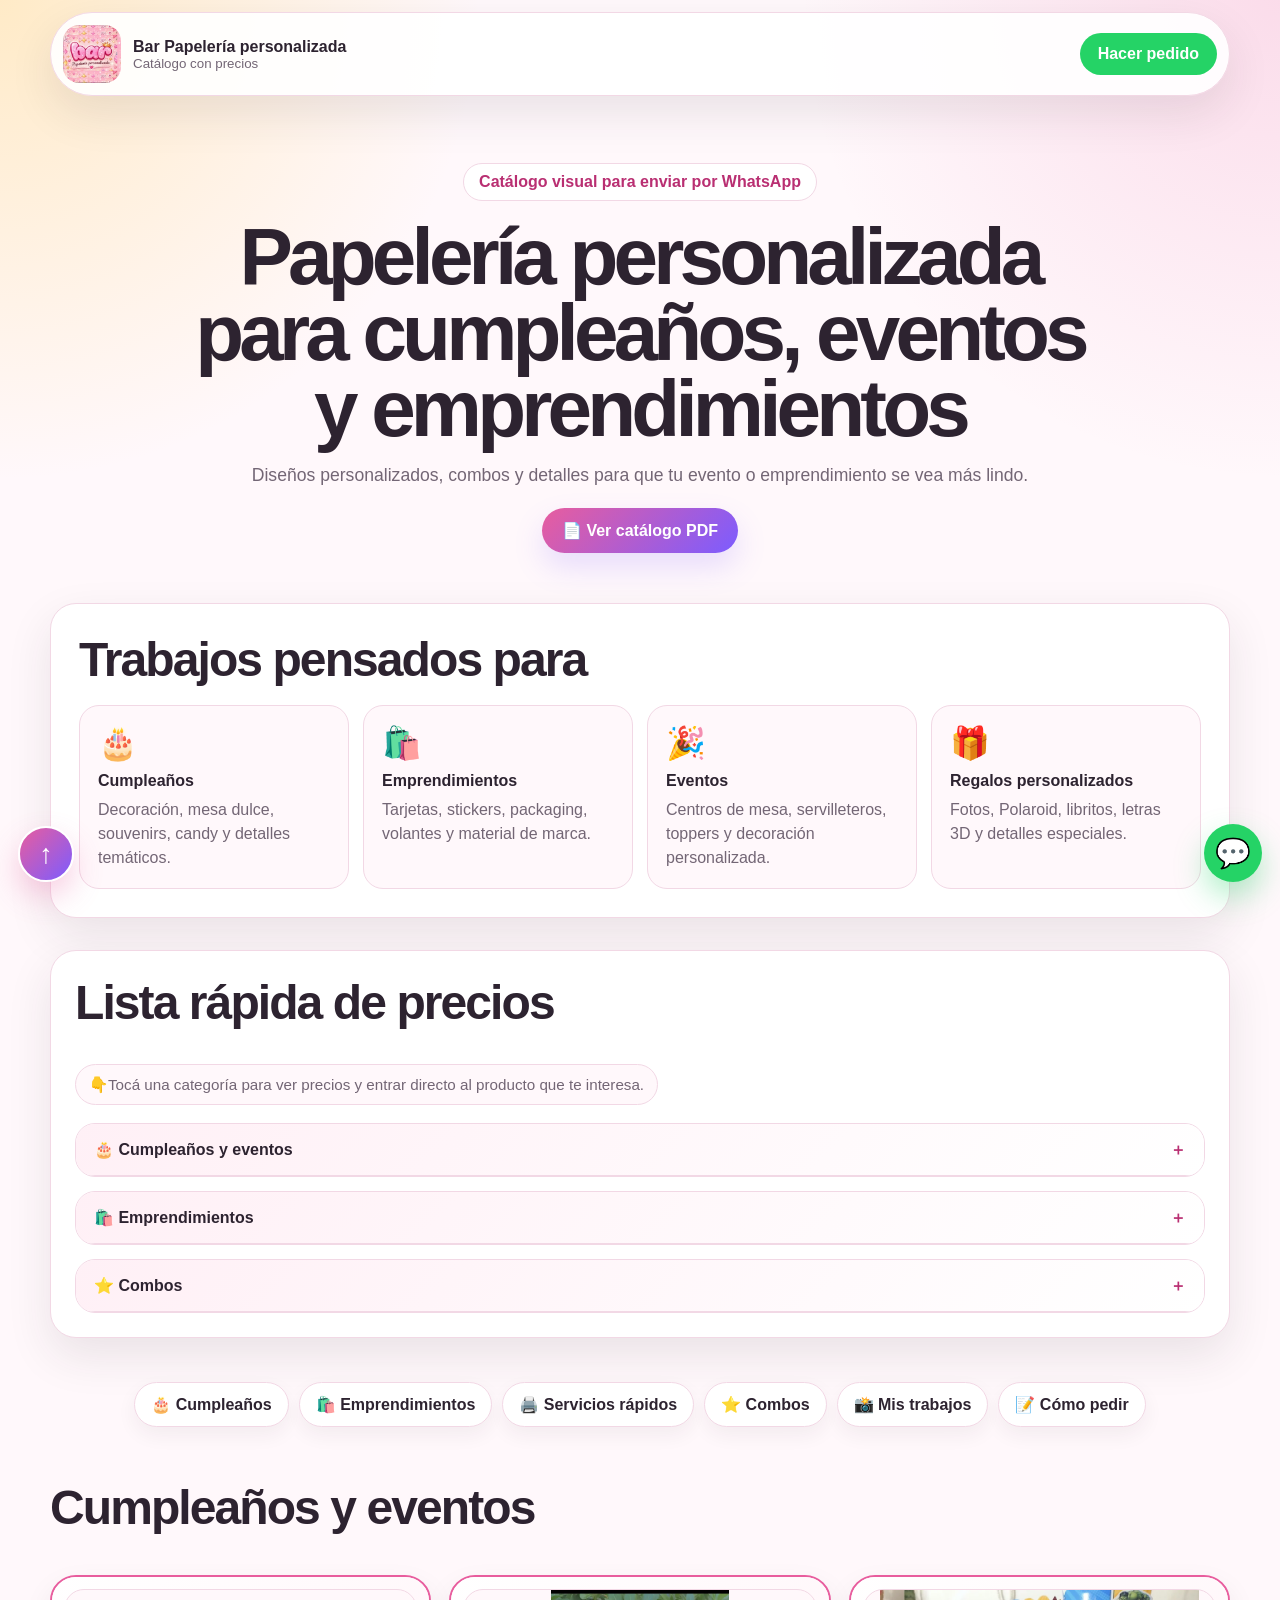
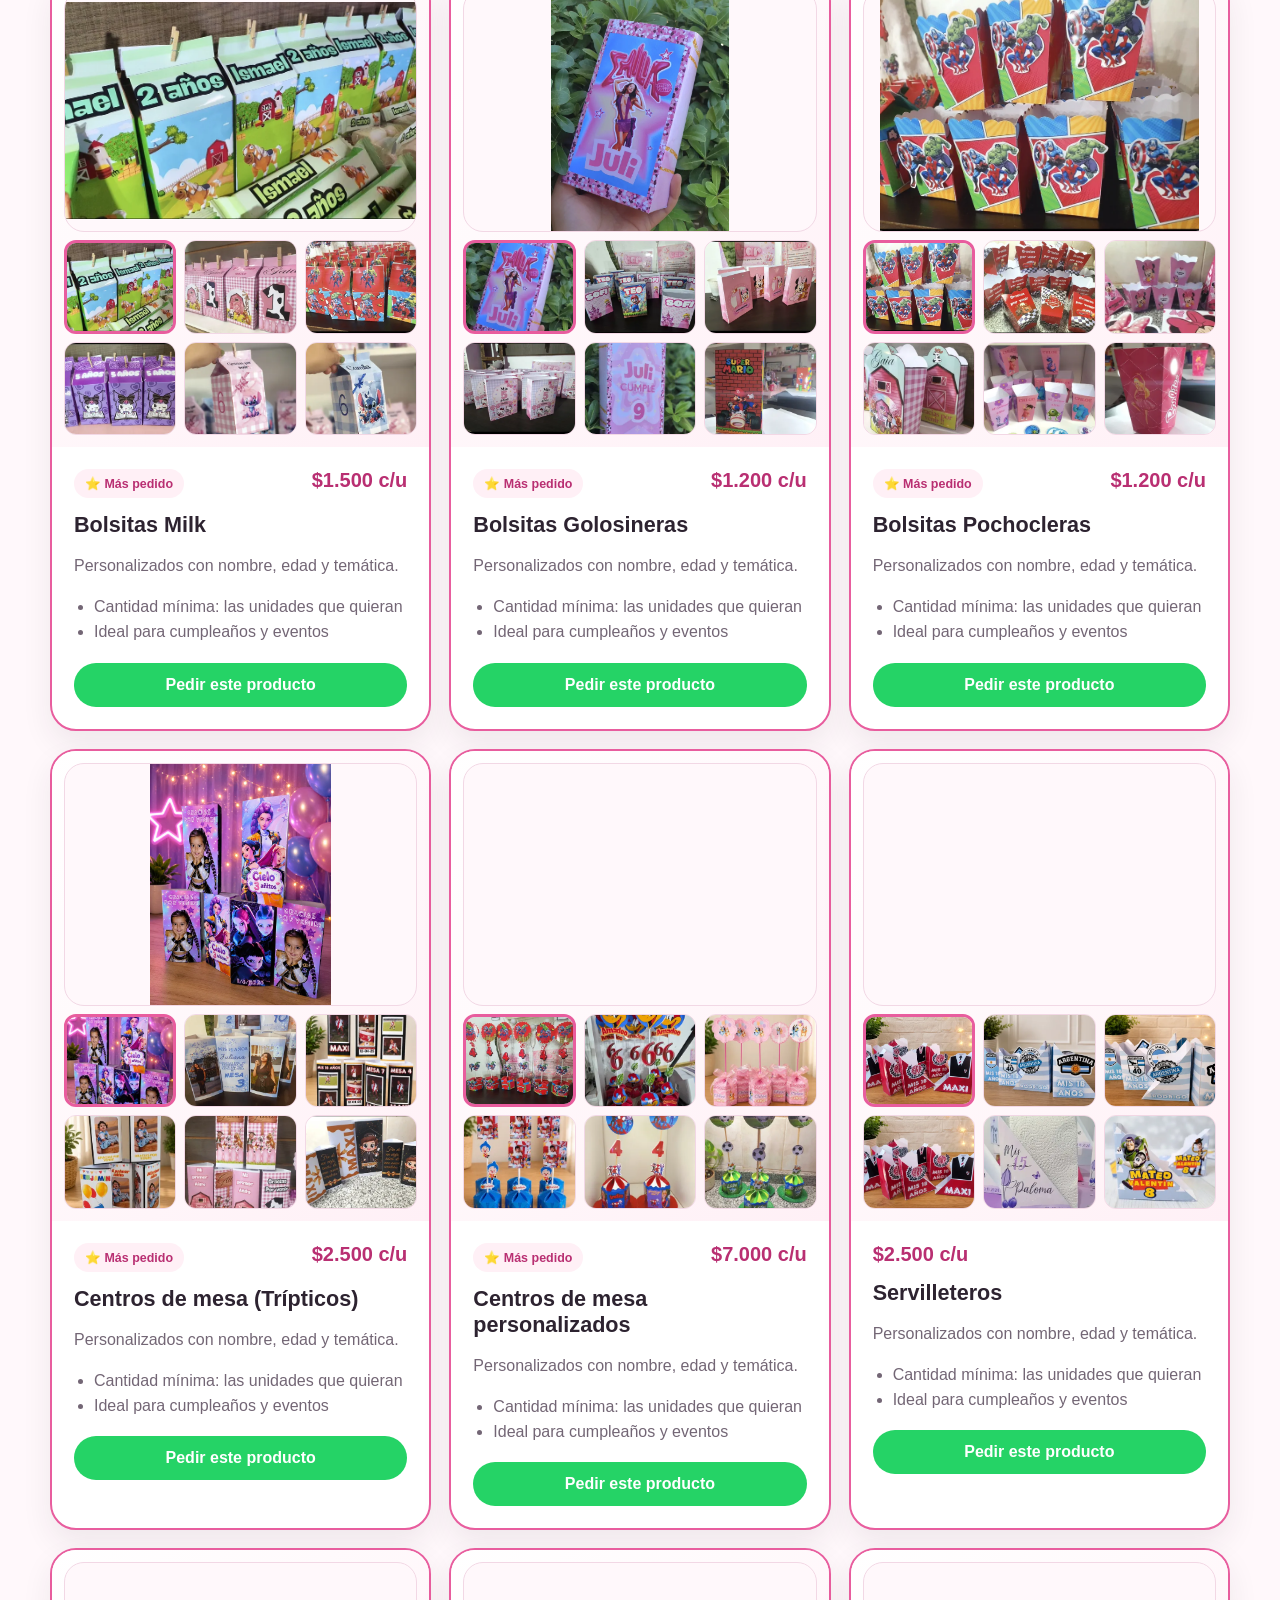
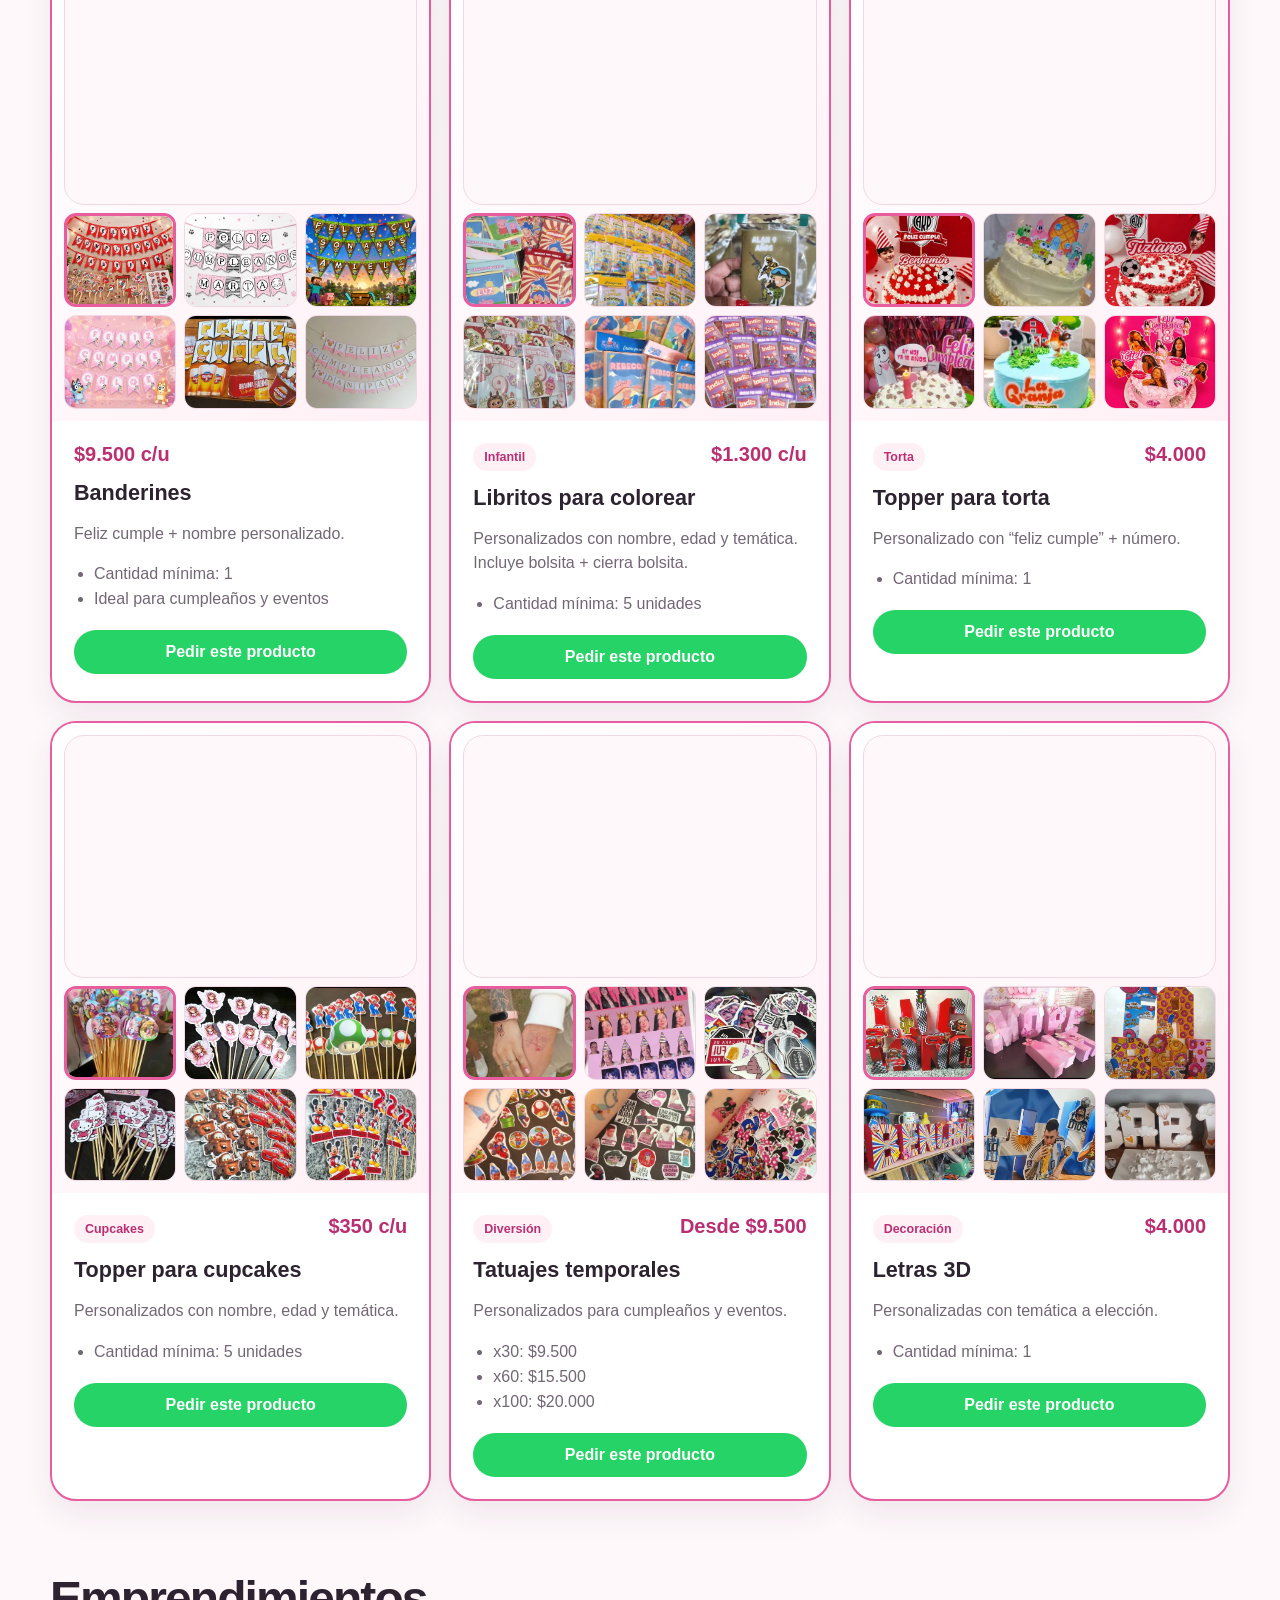
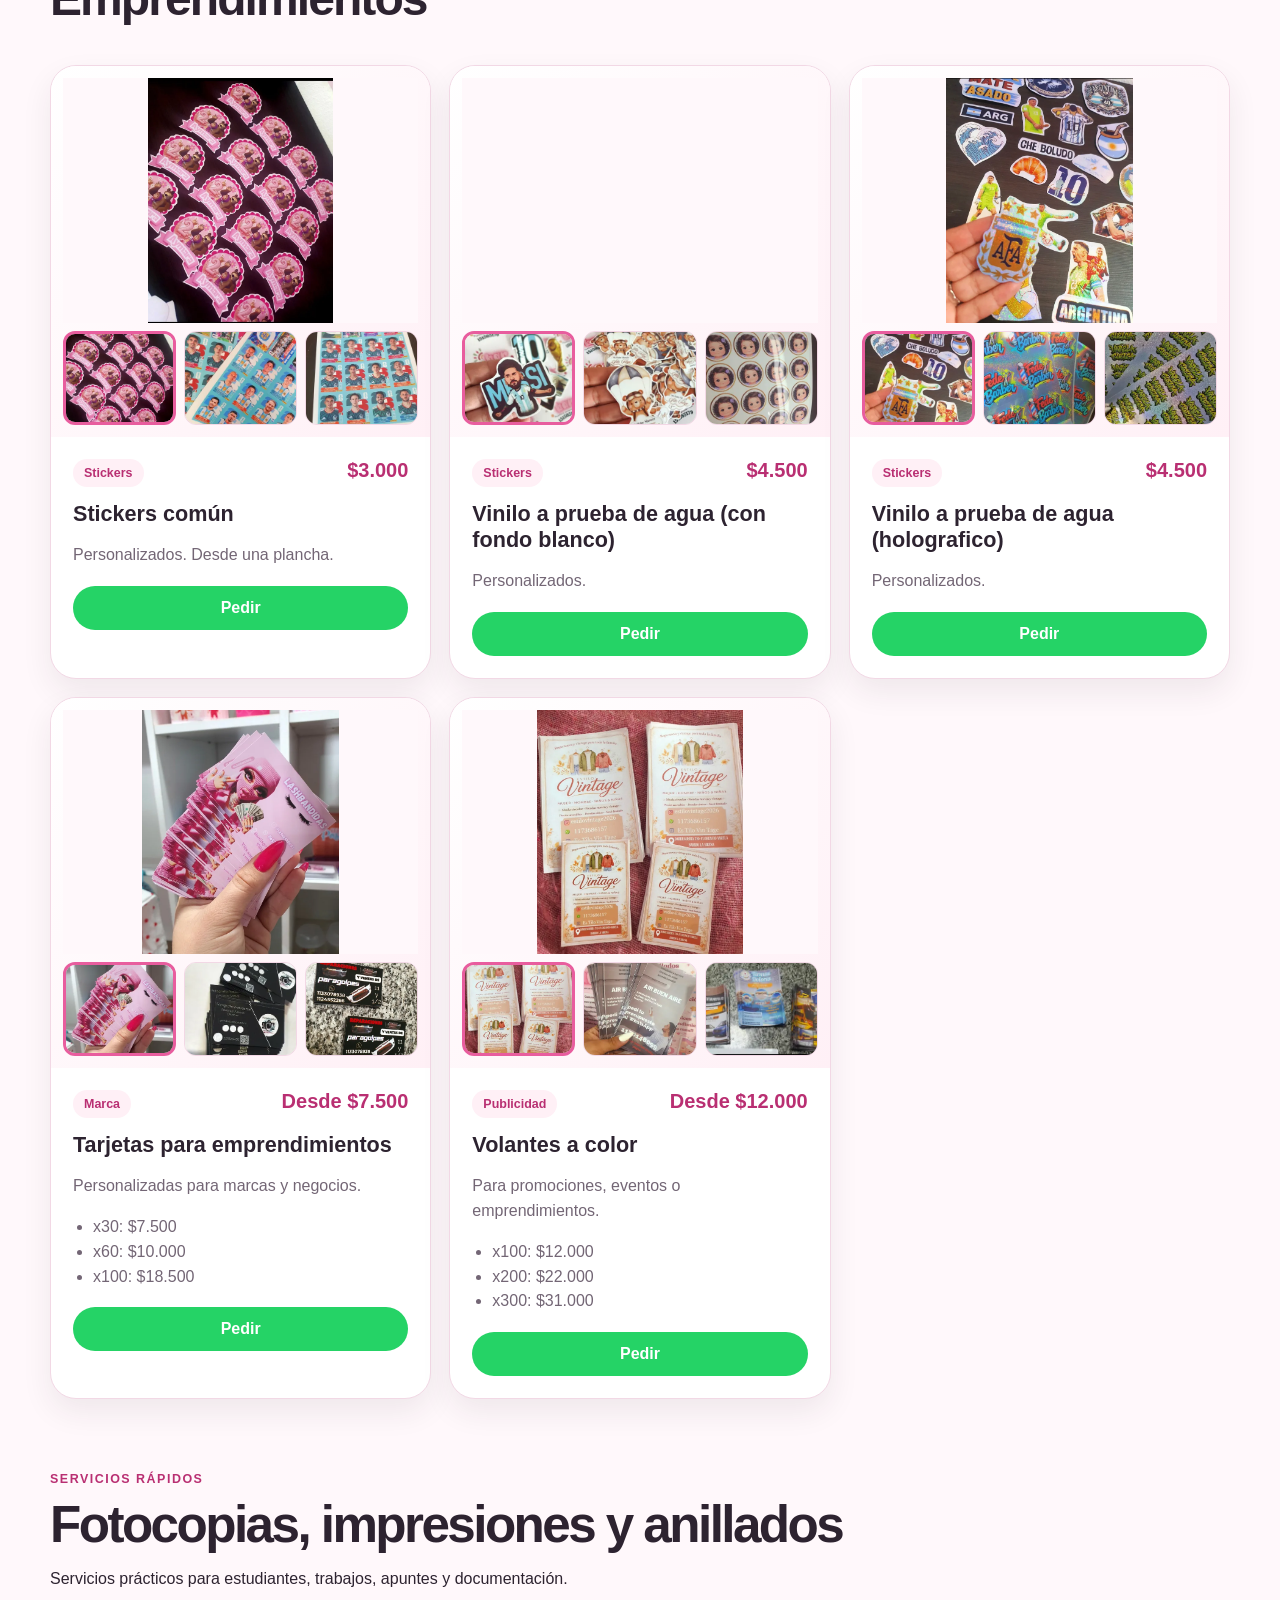
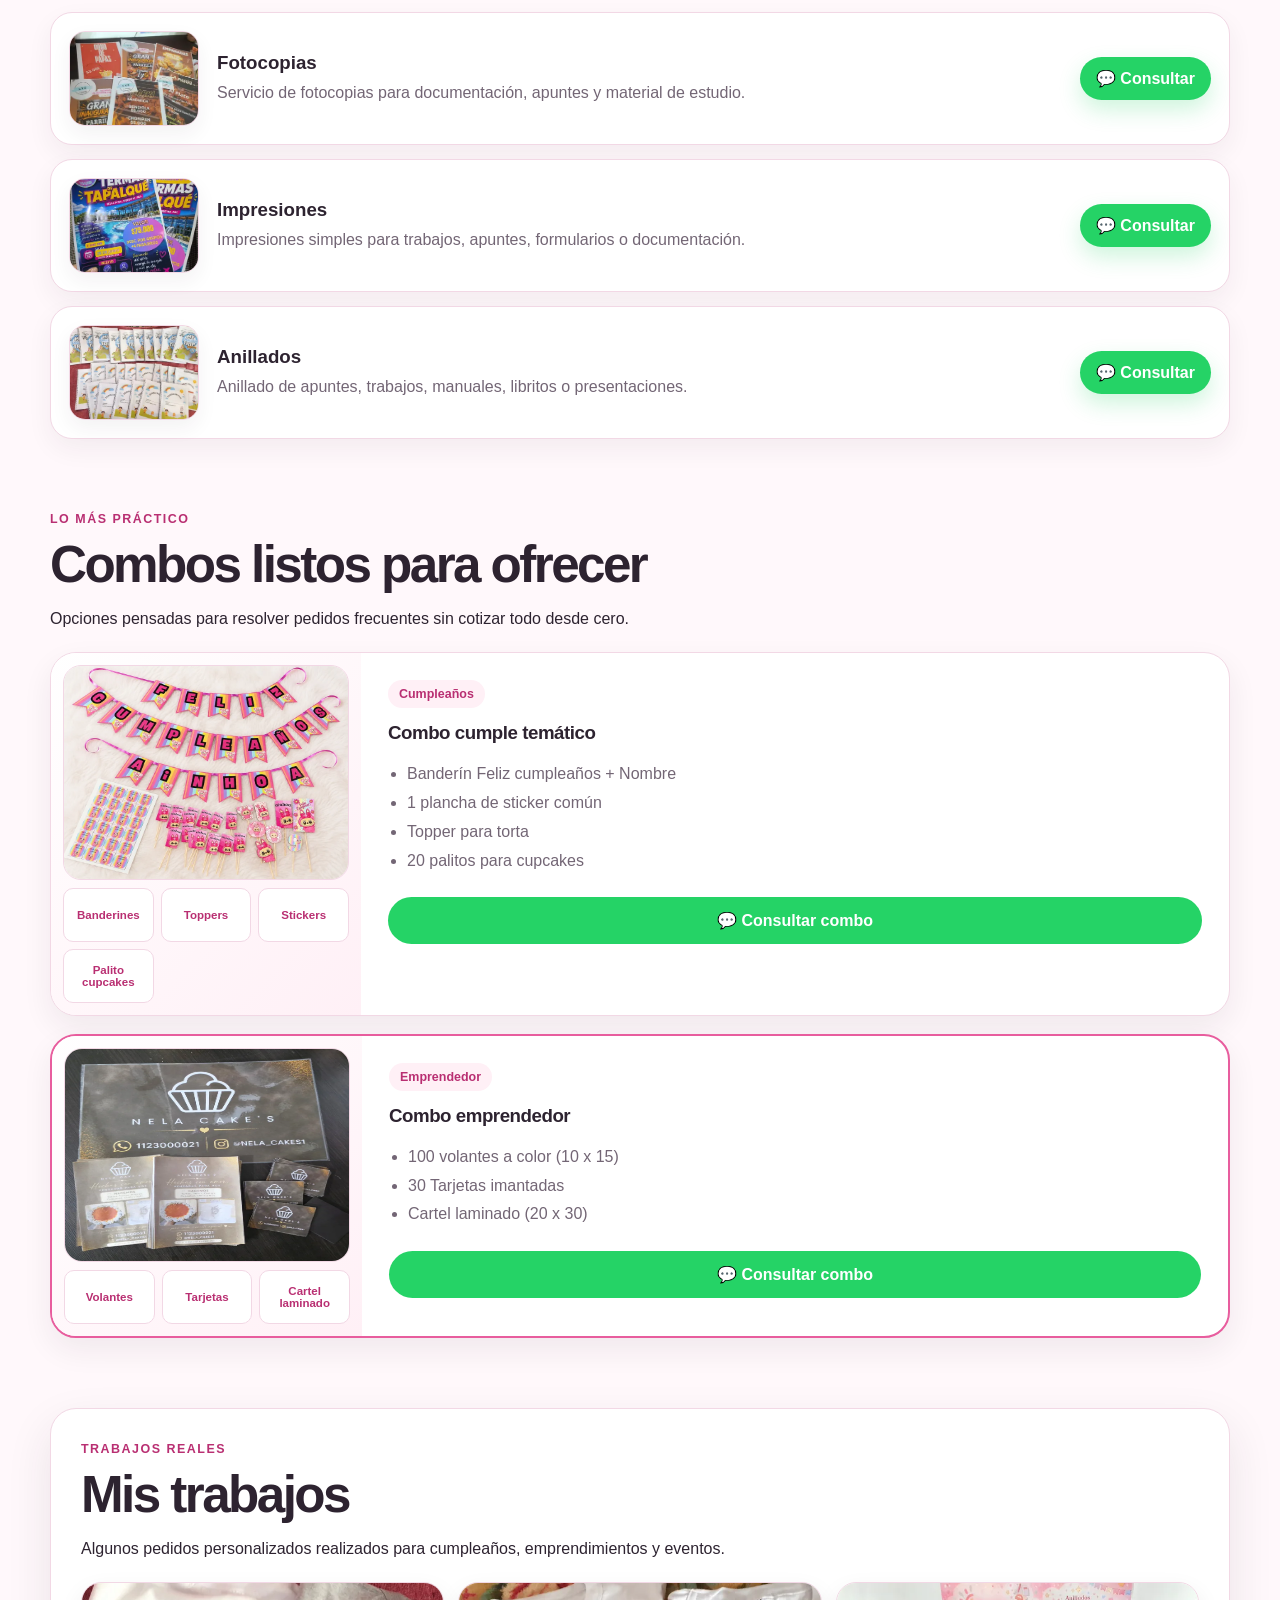
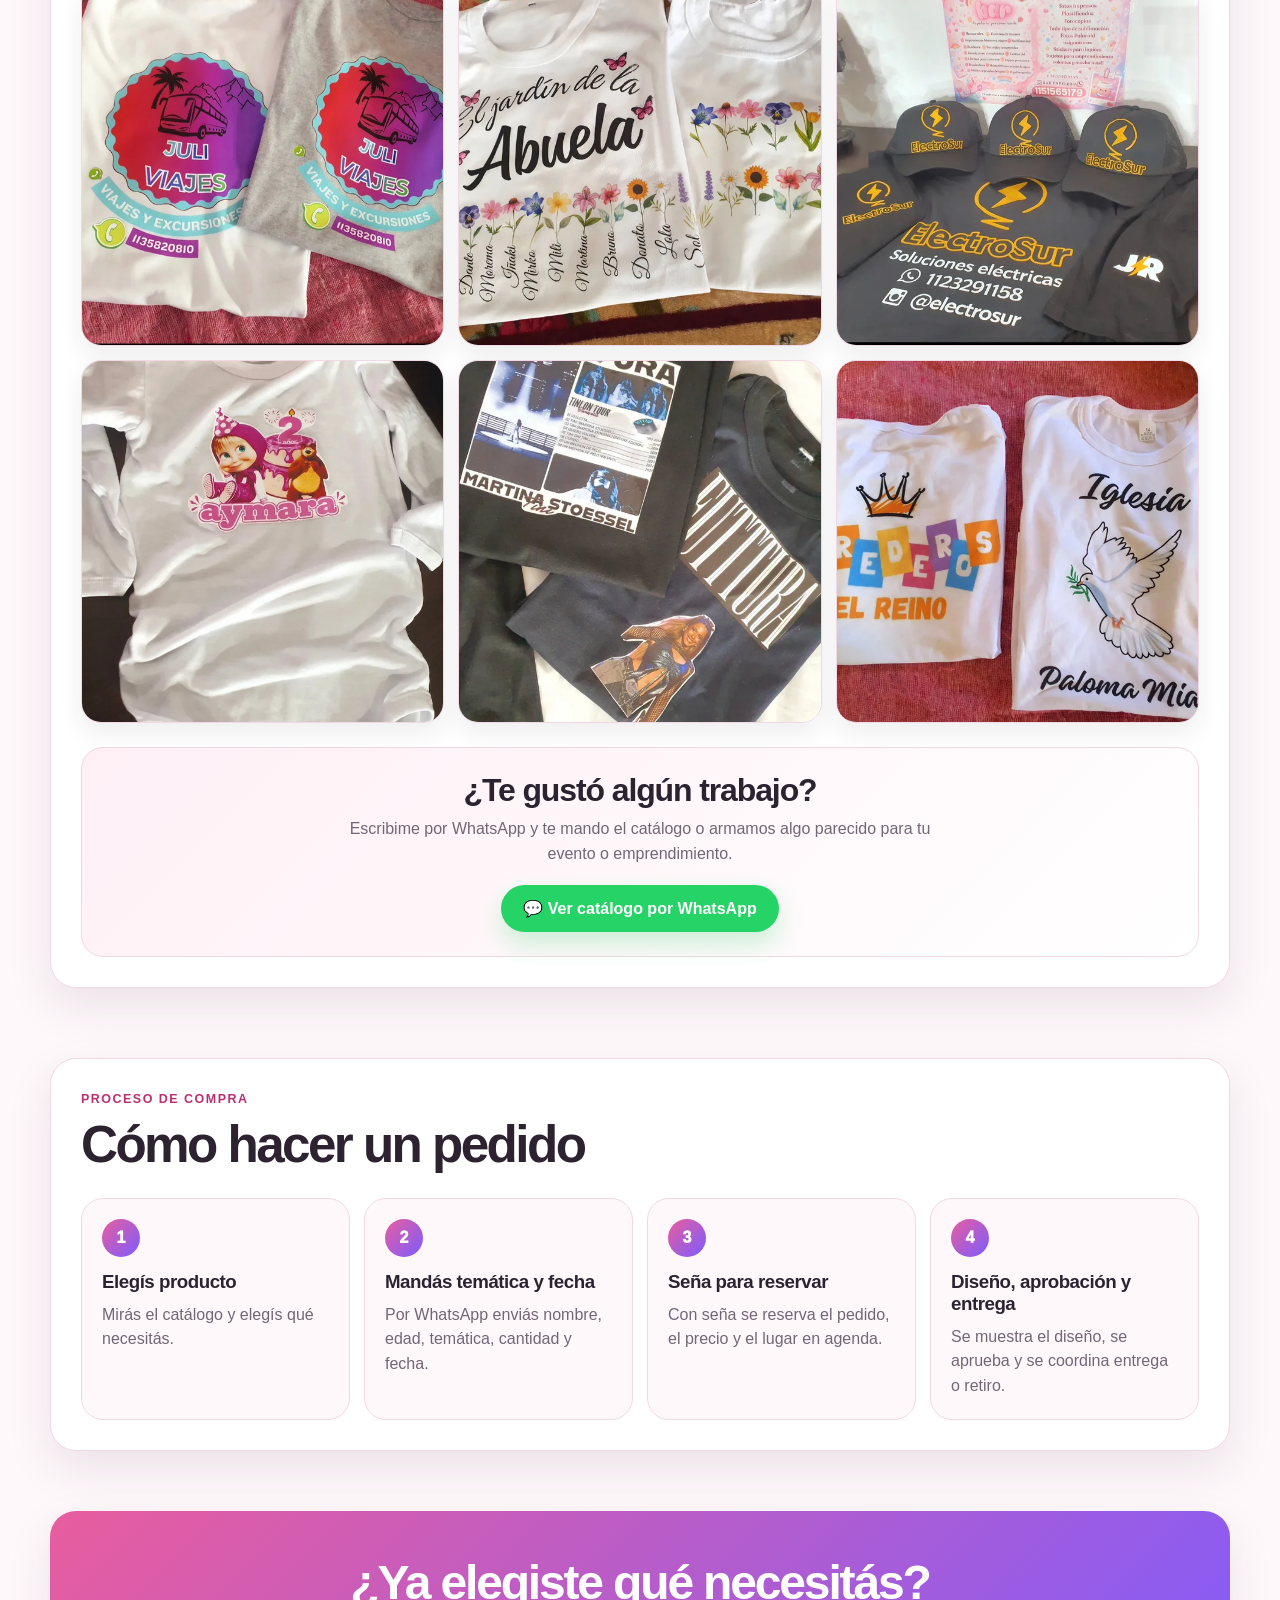
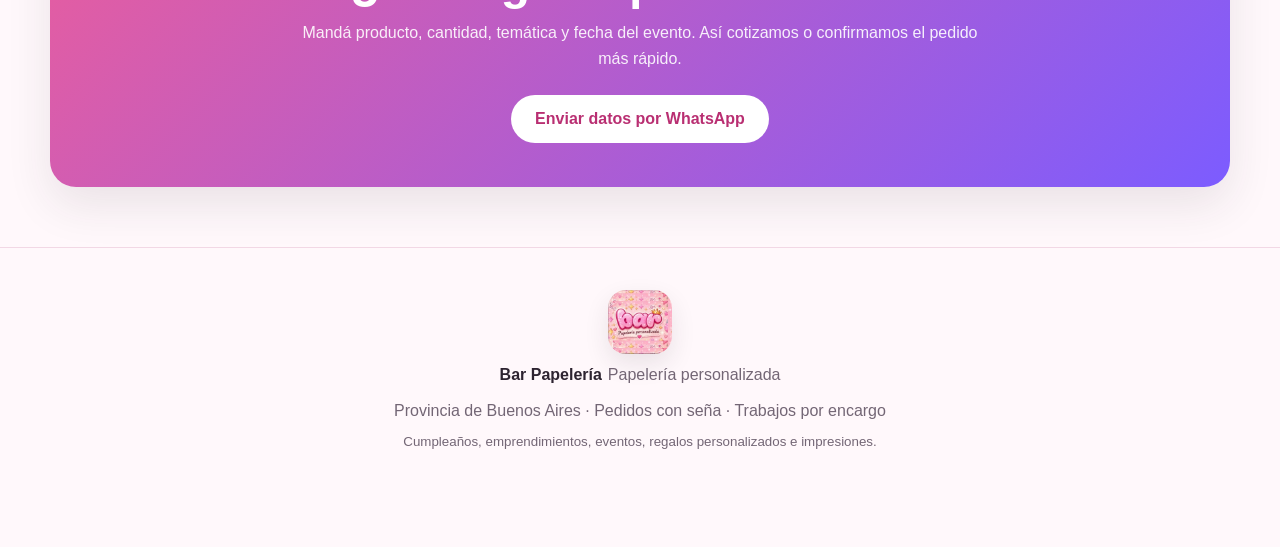
==== commit 4910f795: "(feat-performance-mobile): difiere Google Analytics, agrega imágenes medianas con srcset y logo chic" ====
--- a/index.html
+++ b/index.html
@@ -4,21 +4,40 @@
   <meta charset="UTF-8" />
   <meta name="viewport" content="width=device-width, initial-scale=1.0" />
   <title>Bar Papelería Personalizada | Cumpleaños, Stickers y Emprendimientos</title>
-  <script async src="https://www.googletagmanager.com/gtag/js?id=G-47N0GQPXN0"></script>
   <script>
     window.dataLayer = window.dataLayer || [];
     function gtag(){dataLayer.push(arguments);}
     gtag('js', new Date());
 
     gtag('config', 'G-47N0GQPXN0');
-  </script>  
+
+    // Google Analytics se descarga al primer scroll/toque (o a los 8 s si no hay
+    // interacción), para no competir con la carga inicial en conexiones lentas.
+    // Los eventos quedan en cola en dataLayer y se envían cuando termina de cargar.
+    (function () {
+      var loaded = false;
+      function loadAnalytics() {
+        if (loaded) return;
+        loaded = true;
+        var script = document.createElement('script');
+        script.async = true;
+        script.src = 'https://www.googletagmanager.com/gtag/js?id=G-47N0GQPXN0';
+        document.head.appendChild(script);
+      }
+      ['scroll', 'pointerdown', 'touchstart', 'keydown'].forEach(function (eventName) {
+        window.addEventListener(eventName, loadAnalytics, { once: true, passive: true });
+      });
+      window.addEventListener('load', function () { setTimeout(loadAnalytics, 8000); });
+    })();
+  </script>
+
   <link rel="stylesheet" href="./estilos.css" />
 </head>
 <body>
 
 <header id="inicio" class="topbar">
   <div class="brand">
-    <img class="logo-img" src="./img/thumbs/logo-bar.webp" alt="Bar Papelería personalizada">
+    <img class="logo-img" src="./img/logo-bar-sm.webp" alt="Bar Papelería personalizada">
     <div>
       <strong>Bar Papelería personalizada</strong>
       <small>Catálogo con precios</small>
@@ -247,14 +266,14 @@
 
       <article id="bolsitas-milk" class="card featured">
         <div class="gallery">
-          <img loading="lazy" decoding="async" class="main-img" src="./img/bolsitas-milk-1.webp" alt="Bolsitas Milk">
-          <div class="thumbs">
-            <img loading="lazy" decoding="async" class="active" src="./img/thumbs/bolsitas-milk-1.webp" data-full="./img/bolsitas-milk-1.webp" alt="Bolsitas Milk">
-            <img loading="lazy" decoding="async" src="./img/thumbs/bolsitas-milk-2.webp" data-full="./img/bolsitas-milk-2.webp" alt="Bolsitas Milk">
-            <img loading="lazy" decoding="async" src="./img/thumbs/bolsitas-milk-3.webp" data-full="./img/bolsitas-milk-3.webp" alt="Bolsitas Milk">
-            <img loading="lazy" decoding="async" src="./img/thumbs/bolsitas-milk-4.webp" data-full="./img/bolsitas-milk-4.webp" alt="Bolsitas Milk">
-            <img loading="lazy" decoding="async" src="./img/thumbs/bolsitas-milk-5.webp" data-full="./img/bolsitas-milk-5.webp" alt="Bolsitas Milk">
-            <img loading="lazy" decoding="async" src="./img/thumbs/bolsitas-milk-6.webp" data-full="./img/bolsitas-milk-6.webp" alt="Bolsitas Milk">
+          <img loading="lazy" decoding="async" class="main-img" src="./img/bolsitas-milk-1.webp" srcset="./img/md/bolsitas-milk-1.webp 800w, ./img/bolsitas-milk-1.webp 1080w" sizes="(max-width: 700px) 100vw, (max-width: 1000px) 50vw, 380px" alt="Bolsitas Milk">
+          <div class="thumbs">
+            <img loading="lazy" decoding="async" class="active" src="./img/thumbs/bolsitas-milk-1.webp" data-full="./img/bolsitas-milk-1.webp" data-sizes="(max-width: 700px) 100vw, (max-width: 1000px) 50vw, 380px" data-srcset="./img/md/bolsitas-milk-1.webp 800w, ./img/bolsitas-milk-1.webp 1080w" alt="Bolsitas Milk">
+            <img loading="lazy" decoding="async" src="./img/thumbs/bolsitas-milk-2.webp" data-full="./img/bolsitas-milk-2.webp" data-sizes="(max-width: 700px) 95vw, (max-width: 1000px) 48vw, 361px" data-srcset="./img/md/bolsitas-milk-2.webp 800w, ./img/bolsitas-milk-2.webp 1080w" alt="Bolsitas Milk">
+            <img loading="lazy" decoding="async" src="./img/thumbs/bolsitas-milk-3.webp" data-full="./img/bolsitas-milk-3.webp" data-sizes="(max-width: 700px) 90vw, (max-width: 1000px) 45vw, 342px" data-srcset="./img/md/bolsitas-milk-3.webp 800w, ./img/bolsitas-milk-3.webp 1080w" alt="Bolsitas Milk">
+            <img loading="lazy" decoding="async" src="./img/thumbs/bolsitas-milk-4.webp" data-full="./img/bolsitas-milk-4.webp" data-sizes="(max-width: 700px) 100vw, (max-width: 1000px) 50vw, 380px" data-srcset="./img/md/bolsitas-milk-4.webp 800w, ./img/bolsitas-milk-4.webp 1080w" alt="Bolsitas Milk">
+            <img loading="lazy" decoding="async" src="./img/thumbs/bolsitas-milk-5.webp" data-full="./img/bolsitas-milk-5.webp" data-sizes="(max-width: 700px) 53vw, (max-width: 1000px) 26vw, 201px" data-srcset="./img/md/bolsitas-milk-5.webp 612w, ./img/bolsitas-milk-5.webp 918w" alt="Bolsitas Milk">
+            <img loading="lazy" decoding="async" src="./img/thumbs/bolsitas-milk-6.webp" data-full="./img/bolsitas-milk-6.webp" data-sizes="(max-width: 700px) 52vw, (max-width: 1000px) 26vw, 198px" data-srcset="./img/md/bolsitas-milk-6.webp 606w, ./img/bolsitas-milk-6.webp 909w" alt="Bolsitas Milk">
           </div>
         </div>
         <div class="content">
@@ -274,14 +293,14 @@
 
       <article id="bolsitas-golosineras" class="card featured">
         <div class="gallery">
-          <img loading="lazy" decoding="async" class="main-img" src="./img/bolsitas-golosineras-1.webp" alt="Bolsitas Golosineras">
-          <div class="thumbs">
-            <img loading="lazy" decoding="async" class="active" src="./img/thumbs/bolsitas-golosineras-1.webp" data-full="./img/bolsitas-golosineras-1.webp" alt="Bolsitas Golosineras">
-            <img loading="lazy" decoding="async" src="./img/thumbs/bolsitas-golosineras-2.webp" data-full="./img/bolsitas-golosineras-2.webp" alt="Bolsitas Golosineras">
-            <img loading="lazy" decoding="async" src="./img/thumbs/bolsitas-golosineras-3.webp" data-full="./img/bolsitas-golosineras-3.webp" alt="Bolsitas Golosineras">
-            <img loading="lazy" decoding="async" src="./img/thumbs/bolsitas-golosineras-4.webp" data-full="./img/bolsitas-golosineras-4.webp" alt="Bolsitas Golosineras">
-            <img loading="lazy" decoding="async" src="./img/thumbs/bolsitas-golosineras-5.webp" data-full="./img/bolsitas-golosineras-5.webp" alt="Bolsitas Golosineras">
-            <img loading="lazy" decoding="async" src="./img/thumbs/bolsitas-golosineras-6.webp" data-full="./img/bolsitas-golosineras-6.webp" alt="Bolsitas Golosineras">
+          <img loading="lazy" decoding="async" class="main-img" src="./img/bolsitas-golosineras-1.webp" srcset="./img/md/bolsitas-golosineras-1.webp 592w, ./img/bolsitas-golosineras-1.webp 888w" sizes="(max-width: 700px) 51vw, (max-width: 1000px) 26vw, 194px" alt="Bolsitas Golosineras">
+          <div class="thumbs">
+            <img loading="lazy" decoding="async" class="active" src="./img/thumbs/bolsitas-golosineras-1.webp" data-full="./img/bolsitas-golosineras-1.webp" data-sizes="(max-width: 700px) 51vw, (max-width: 1000px) 26vw, 194px" data-srcset="./img/md/bolsitas-golosineras-1.webp 592w, ./img/bolsitas-golosineras-1.webp 888w" alt="Bolsitas Golosineras">
+            <img loading="lazy" decoding="async" src="./img/thumbs/bolsitas-golosineras-2.webp" data-full="./img/bolsitas-golosineras-2.webp" data-sizes="(max-width: 700px) 91vw, (max-width: 1000px) 46vw, 346px" data-srcset="./img/md/bolsitas-golosineras-2.webp 800w, ./img/bolsitas-golosineras-2.webp 1080w" alt="Bolsitas Golosineras">
+            <img loading="lazy" decoding="async" src="./img/thumbs/bolsitas-golosineras-3.webp" data-full="./img/bolsitas-golosineras-3.webp" data-sizes="(max-width: 700px) 89vw, (max-width: 1000px) 44vw, 338px" data-srcset="./img/md/bolsitas-golosineras-3.webp 800w, ./img/bolsitas-golosineras-3.webp 1080w" alt="Bolsitas Golosineras">
+            <img loading="lazy" decoding="async" src="./img/thumbs/bolsitas-golosineras-4.webp" data-full="./img/bolsitas-golosineras-4.webp" data-sizes="(max-width: 700px) 89vw, (max-width: 1000px) 44vw, 338px" data-srcset="./img/md/bolsitas-golosineras-4.webp 800w, ./img/bolsitas-golosineras-4.webp 1080w" alt="Bolsitas Golosineras">
+            <img loading="lazy" decoding="async" src="./img/thumbs/bolsitas-golosineras-5.webp" data-full="./img/bolsitas-golosineras-5.webp" data-sizes="(max-width: 700px) 52vw, (max-width: 1000px) 26vw, 198px" data-srcset="./img/md/bolsitas-golosineras-5.webp 608w, ./img/bolsitas-golosineras-5.webp 913w" alt="Bolsitas Golosineras">
+            <img loading="lazy" decoding="async" src="./img/thumbs/bolsitas-golosineras-6.webp" data-full="./img/bolsitas-golosineras-6.webp" data-sizes="(max-width: 700px) 58vw, (max-width: 1000px) 29vw, 220px" data-srcset="./img/md/bolsitas-golosineras-6.webp 680w, ./img/bolsitas-golosineras-6.webp 1020w" alt="Bolsitas Golosineras">
           </div>
         </div>
         <div class="content">
@@ -301,14 +320,14 @@
 
       <article id="bolsitas-pochocleras" class="card featured">
         <div class="gallery">
-          <img loading="lazy" decoding="async" class="main-img" src="./img/bolsitas-pochocleras-1.webp" alt="Bolsitas pochocleras">
-          <div class="thumbs">
-            <img loading="lazy" decoding="async" class="active" src="./img/thumbs/bolsitas-pochocleras-1.webp" data-full="./img/bolsitas-pochocleras-1.webp" alt="Bolsitas pochocleras">
-            <img loading="lazy" decoding="async" src="./img/thumbs/bolsitas-pochocleras-2.webp" data-full="./img/bolsitas-pochocleras-2.webp" alt="Bolsitas pochocleras">
-            <img loading="lazy" decoding="async" src="./img/thumbs/bolsitas-pochocleras-3.webp" data-full="./img/bolsitas-pochocleras-3.webp" alt="Bolsitas pochocleras">
-            <img loading="lazy" decoding="async" src="./img/thumbs/bolsitas-pochocleras-4.webp" data-full="./img/bolsitas-pochocleras-4.webp" alt="Bolsitas pochocleras">
-            <img loading="lazy" decoding="async" src="./img/thumbs/bolsitas-pochocleras-5.webp" data-full="./img/bolsitas-pochocleras-5.webp" alt="Bolsitas pochocleras">
-            <img loading="lazy" decoding="async" src="./img/thumbs/bolsitas-pochocleras-6.webp" data-full="./img/bolsitas-pochocleras-6.webp" alt="Bolsitas pochocleras">
+          <img loading="lazy" decoding="async" class="main-img" src="./img/bolsitas-pochocleras-1.webp" srcset="./img/md/bolsitas-pochocleras-1.webp 800w, ./img/bolsitas-pochocleras-1.webp 1080w" sizes="(max-width: 700px) 91vw, (max-width: 1000px) 46vw, 346px" alt="Bolsitas pochocleras">
+          <div class="thumbs">
+            <img loading="lazy" decoding="async" class="active" src="./img/thumbs/bolsitas-pochocleras-1.webp" data-full="./img/bolsitas-pochocleras-1.webp" data-sizes="(max-width: 700px) 91vw, (max-width: 1000px) 46vw, 346px" data-srcset="./img/md/bolsitas-pochocleras-1.webp 800w, ./img/bolsitas-pochocleras-1.webp 1080w" alt="Bolsitas pochocleras">
+            <img loading="lazy" decoding="async" src="./img/thumbs/bolsitas-pochocleras-2.webp" data-full="./img/bolsitas-pochocleras-2.webp" data-sizes="(max-width: 700px) 92vw, (max-width: 1000px) 46vw, 350px" data-srcset="./img/md/bolsitas-pochocleras-2.webp 800w, ./img/bolsitas-pochocleras-2.webp 1080w" alt="Bolsitas pochocleras">
+            <img loading="lazy" decoding="async" src="./img/thumbs/bolsitas-pochocleras-3.webp" data-full="./img/bolsitas-pochocleras-3.webp" data-sizes="(max-width: 700px) 100vw, (max-width: 1000px) 50vw, 380px" data-srcset="./img/md/bolsitas-pochocleras-3.webp 800w, ./img/bolsitas-pochocleras-3.webp 1080w" alt="Bolsitas pochocleras">
+            <img loading="lazy" decoding="async" src="./img/thumbs/bolsitas-pochocleras-4.webp" data-full="./img/bolsitas-pochocleras-4.webp" data-sizes="(max-width: 700px) 56vw, (max-width: 1000px) 28vw, 213px" data-srcset="./img/md/bolsitas-pochocleras-4.webp 657w, ./img/bolsitas-pochocleras-4.webp 985w" alt="Bolsitas pochocleras">
+            <img loading="lazy" decoding="async" src="./img/thumbs/bolsitas-pochocleras-5.webp" data-full="./img/bolsitas-pochocleras-5.webp" data-sizes="(max-width: 700px) 100vw, (max-width: 1000px) 50vw, 380px" data-srcset="./img/md/bolsitas-pochocleras-5.webp 800w, ./img/bolsitas-pochocleras-5.webp 1080w" alt="Bolsitas pochocleras">
+            <img loading="lazy" decoding="async" src="./img/thumbs/bolsitas-pochocleras-6.webp" data-full="./img/bolsitas-pochocleras-6.webp" data-sizes="(max-width: 700px) 51vw, (max-width: 1000px) 26vw, 194px" data-srcset="./img/md/bolsitas-pochocleras-6.webp 597w, ./img/bolsitas-pochocleras-6.webp 895w" alt="Bolsitas pochocleras">
           </div>
         </div>
         <div class="content">
@@ -328,14 +347,14 @@
 
       <article id="centros-tripticos" class="card featured">
         <div class="gallery">
-          <img loading="lazy" decoding="async" class="main-img" src="./img/centro-1-triptico.webp" alt="Centros de mesa (Trípticos)">
-          <div class="thumbs">
-            <img loading="lazy" decoding="async" class="active" src="./img/thumbs/centro-1-triptico.webp" data-full="./img/centro-1-triptico.webp" alt="Centros de mesa (Trípticos)">
-            <img loading="lazy" decoding="async" src="./img/thumbs/centro-2-triptico.webp" data-full="./img/centro-2-triptico.webp" alt="Centros de mesa (Trípticos)">
-            <img loading="lazy" decoding="async" src="./img/thumbs/centro-3-triptico.webp" data-full="./img/centro-3-triptico.webp" alt="Centros de mesa (Trípticos)">
-            <img loading="lazy" decoding="async" src="./img/thumbs/centro-4-triptico.webp" data-full="./img/centro-4-triptico.webp" alt="Centros de mesa (Trípticos)">
-            <img loading="lazy" decoding="async" src="./img/thumbs/centro-5-triptico.webp" data-full="./img/centro-5-triptico.webp" alt="Centros de mesa (Trípticos)">
-            <img loading="lazy" decoding="async" src="./img/thumbs/centro-6-triptico.webp" data-full="./img/centro-6-triptico.webp" alt="Centros de mesa (Trípticos)">
+          <img loading="lazy" decoding="async" class="main-img" src="./img/centro-1-triptico.webp" srcset="./img/md/centro-1-triptico.webp 600w, ./img/centro-1-triptico.webp 900w" sizes="(max-width: 700px) 52vw, (max-width: 1000px) 26vw, 198px" alt="Centros de mesa (Trípticos)">
+          <div class="thumbs">
+            <img loading="lazy" decoding="async" class="active" src="./img/thumbs/centro-1-triptico.webp" data-full="./img/centro-1-triptico.webp" data-sizes="(max-width: 700px) 52vw, (max-width: 1000px) 26vw, 198px" data-srcset="./img/md/centro-1-triptico.webp 600w, ./img/centro-1-triptico.webp 900w" alt="Centros de mesa (Trípticos)">
+            <img loading="lazy" decoding="async" src="./img/thumbs/centro-2-triptico.webp" data-full="./img/centro-2-triptico.webp" data-sizes="(max-width: 700px) 92vw, (max-width: 1000px) 46vw, 350px" data-srcset="./img/md/centro-2-triptico.webp 800w, ./img/centro-2-triptico.webp 1200w" alt="Centros de mesa (Trípticos)">
+            <img loading="lazy" decoding="async" src="./img/thumbs/centro-3-triptico.webp" data-full="./img/centro-3-triptico.webp" data-sizes="(max-width: 700px) 52vw, (max-width: 1000px) 26vw, 198px" data-srcset="./img/md/centro-3-triptico.webp 600w, ./img/centro-3-triptico.webp 900w" alt="Centros de mesa (Trípticos)">
+            <img loading="lazy" decoding="async" src="./img/thumbs/centro-4-triptico.webp" data-full="./img/centro-4-triptico.webp" data-sizes="(max-width: 700px) 51vw, (max-width: 1000px) 26vw, 194px" data-srcset="./img/md/centro-4-triptico.webp 599w, ./img/centro-4-triptico.webp 898w" alt="Centros de mesa (Trípticos)">
+            <img loading="lazy" decoding="async" src="./img/thumbs/centro-5-triptico.webp" data-full="./img/centro-5-triptico.webp" data-sizes="(max-width: 700px) 53vw, (max-width: 1000px) 26vw, 201px" data-srcset="./img/md/centro-5-triptico.webp 615w, ./img/centro-5-triptico.webp 922w" alt="Centros de mesa (Trípticos)">
+            <img loading="lazy" decoding="async" src="./img/thumbs/centro-6-triptico.webp" data-full="./img/centro-6-triptico.webp" data-sizes="(max-width: 700px) 100vw, (max-width: 1000px) 50vw, 380px" data-srcset="./img/md/centro-6-triptico.webp 800w, ./img/centro-6-triptico.webp 1200w" alt="Centros de mesa (Trípticos)">
           </div>
         </div>
         <div class="content">
@@ -355,14 +374,14 @@
 
       <article id="centros-personalizados" class="card featured">
         <div class="gallery">
-          <img loading="lazy" decoding="async" class="main-img" src="./img/centro-1-personalizado.webp" alt="Centros de mesa personalizados">
-          <div class="thumbs">
-            <img loading="lazy" decoding="async" class="active" src="./img/thumbs/centro-1-personalizado.webp" data-full="./img/centro-1-personalizado.webp" alt="Centros de mesa personalizados">
-            <img loading="lazy" decoding="async" src="./img/thumbs/centro-2-personalizado.webp" data-full="./img/centro-2-personalizado.webp" alt="Centros de mesa personalizados" class="">
-            <img loading="lazy" decoding="async" src="./img/thumbs/centro-3-personalizado.webp" data-full="./img/centro-3-personalizado.webp" alt="Centros de mesa personalizados" class="">
-            <img loading="lazy" decoding="async" src="./img/thumbs/centro-4-personalizado.webp" data-full="./img/centro-4-personalizado.webp" alt="Centros de mesa personalizados" class="">
-            <img loading="lazy" decoding="async" src="./img/thumbs/centro-5-personalizado.webp" data-full="./img/centro-5-personalizado.webp" alt="Centros de mesa personalizados" class="">
-            <img loading="lazy" decoding="async" src="./img/thumbs/centro-6-personalizado.webp" data-full="./img/centro-6-personalizado.webp" alt="Centros de mesa personalizados" class="">
+          <img loading="lazy" decoding="async" class="main-img" src="./img/centro-1-personalizado.webp" srcset="./img/md/centro-1-personalizado.webp 800w, ./img/centro-1-personalizado.webp 1200w" sizes="(max-width: 700px) 92vw, (max-width: 1000px) 46vw, 350px" alt="Centros de mesa personalizados">
+          <div class="thumbs">
+            <img loading="lazy" decoding="async" class="active" src="./img/thumbs/centro-1-personalizado.webp" data-full="./img/centro-1-personalizado.webp" data-sizes="(max-width: 700px) 92vw, (max-width: 1000px) 46vw, 350px" data-srcset="./img/md/centro-1-personalizado.webp 800w, ./img/centro-1-personalizado.webp 1200w" alt="Centros de mesa personalizados">
+            <img loading="lazy" decoding="async" src="./img/thumbs/centro-2-personalizado.webp" data-full="./img/centro-2-personalizado.webp" data-sizes="(max-width: 700px) 52vw, (max-width: 1000px) 26vw, 198px" data-srcset="./img/md/centro-2-personalizado.webp 600w, ./img/centro-2-personalizado.webp 900w" alt="Centros de mesa personalizados" class="">
+            <img loading="lazy" decoding="async" src="./img/thumbs/centro-3-personalizado.webp" data-full="./img/centro-3-personalizado.webp" data-sizes="(max-width: 700px) 52vw, (max-width: 1000px) 26vw, 198px" data-srcset="./img/md/centro-3-personalizado.webp 600w, ./img/centro-3-personalizado.webp 900w" alt="Centros de mesa personalizados" class="">
+            <img loading="lazy" decoding="async" src="./img/thumbs/centro-4-personalizado.webp" data-full="./img/centro-4-personalizado.webp" data-sizes="(max-width: 700px) 49vw, (max-width: 1000px) 24vw, 186px" data-srcset="./img/md/centro-4-personalizado.webp 565w, ./img/centro-4-personalizado.webp 848w" alt="Centros de mesa personalizados" class="">
+            <img loading="lazy" decoding="async" src="./img/thumbs/centro-5-personalizado.webp" data-full="./img/centro-5-personalizado.webp" data-sizes="(max-width: 700px) 54vw, (max-width: 1000px) 27vw, 205px" data-srcset="./img/md/centro-5-personalizado.webp 624w, ./img/centro-5-personalizado.webp 936w" alt="Centros de mesa personalizados" class="">
+            <img loading="lazy" decoding="async" src="./img/thumbs/centro-6-personalizado.webp" data-full="./img/centro-6-personalizado.webp" data-sizes="(max-width: 700px) 54vw, (max-width: 1000px) 27vw, 205px" data-srcset="./img/md/centro-6-personalizado.webp 623w, ./img/centro-6-personalizado.webp 935w" alt="Centros de mesa personalizados" class="">
           </div>
         </div>
         <div class="content">
@@ -382,14 +401,14 @@
 
       <article id="servilleteros" class="card featured">
         <div class="gallery">
-          <img loading="lazy" decoding="async" class="main-img" src="./img/servilleteros-1.webp" alt="Servilleteros">
-          <div class="thumbs">
-            <img loading="lazy" decoding="async" class="active" src="./img/thumbs/servilleteros-1.webp" data-full="./img/servilleteros-1.webp" alt="Servilleteros">
-            <img loading="lazy" decoding="async" src="./img/thumbs/servilleteros-2.webp" data-full="./img/servilleteros-2.webp" alt="Servilleteros">
-            <img loading="lazy" decoding="async" src="./img/thumbs/servilleteros-3.webp" data-full="./img/servilleteros-3.webp" alt="Servilleteros">
-            <img loading="lazy" decoding="async" src="./img/thumbs/servilleteros-4.webp" data-full="./img/servilleteros-4.webp" alt="Servilleteros">
-            <img loading="lazy" decoding="async" src="./img/thumbs/servilleteros-5.webp" data-full="./img/servilleteros-5.webp" alt="Servilleteros">
-            <img loading="lazy" decoding="async" src="./img/thumbs/servilleteros-6.webp" data-full="./img/servilleteros-6.webp" alt="Servilleteros">
+          <img loading="lazy" decoding="async" class="main-img" src="./img/servilleteros-1.webp" srcset="./img/md/servilleteros-1.webp 800w, ./img/servilleteros-1.webp 1200w" sizes="(max-width: 700px) 92vw, (max-width: 1000px) 46vw, 350px" alt="Servilleteros">
+          <div class="thumbs">
+            <img loading="lazy" decoding="async" class="active" src="./img/thumbs/servilleteros-1.webp" data-full="./img/servilleteros-1.webp" data-sizes="(max-width: 700px) 92vw, (max-width: 1000px) 46vw, 350px" data-srcset="./img/md/servilleteros-1.webp 800w, ./img/servilleteros-1.webp 1200w" alt="Servilleteros">
+            <img loading="lazy" decoding="async" src="./img/thumbs/servilleteros-2.webp" data-full="./img/servilleteros-2.webp" data-sizes="(max-width: 700px) 92vw, (max-width: 1000px) 46vw, 350px" data-srcset="./img/md/servilleteros-2.webp 800w, ./img/servilleteros-2.webp 1200w" alt="Servilleteros">
+            <img loading="lazy" decoding="async" src="./img/thumbs/servilleteros-3.webp" data-full="./img/servilleteros-3.webp" data-sizes="(max-width: 700px) 92vw, (max-width: 1000px) 46vw, 350px" data-srcset="./img/md/servilleteros-3.webp 800w, ./img/servilleteros-3.webp 1200w" alt="Servilleteros">
+            <img loading="lazy" decoding="async" src="./img/thumbs/servilleteros-4.webp" data-full="./img/servilleteros-4.webp" data-sizes="(max-width: 700px) 92vw, (max-width: 1000px) 46vw, 350px" data-srcset="./img/md/servilleteros-4.webp 800w, ./img/servilleteros-4.webp 1200w" alt="Servilleteros">
+            <img loading="lazy" decoding="async" src="./img/thumbs/servilleteros-5.webp" data-full="./img/servilleteros-5.webp" data-sizes="(max-width: 700px) 52vw, (max-width: 1000px) 26vw, 198px" data-srcset="./img/md/servilleteros-5.webp 600w, ./img/servilleteros-5.webp 736w" alt="Servilleteros">
+            <img loading="lazy" decoding="async" src="./img/thumbs/servilleteros-6.webp" data-full="./img/servilleteros-6.webp" data-sizes="(max-width: 700px) 55vw, (max-width: 1000px) 28vw, 209px" data-srcset="./img/md/servilleteros-6.webp 640w, ./img/servilleteros-6.webp 736w" alt="Servilleteros">
           </div>
         </div>
         <div class="content">
@@ -408,14 +427,14 @@
 
       <article id="banderines" class="card featured">
         <div class="gallery">
-          <img loading="lazy" decoding="async" class="main-img" src="./img/banderines-1.webp" alt="Banderines">
-          <div class="thumbs">
-            <img loading="lazy" decoding="async" class="active" src="./img/thumbs/banderines-1.webp" data-full="./img/banderines-1.webp" alt="Banderines">
-            <img loading="lazy" decoding="async" src="./img/thumbs/banderines-2.webp" data-full="./img/banderines-2.webp" alt="Banderines">
-            <img loading="lazy" decoding="async" src="./img/thumbs/banderines-3.webp" data-full="./img/banderines-3.webp" alt="Banderines">
-            <img loading="lazy" decoding="async" src="./img/thumbs/banderines-4.webp" data-full="./img/banderines-4.webp" alt="Banderines">
-            <img loading="lazy" decoding="async" src="./img/thumbs/banderines-5.webp" data-full="./img/banderines-5.webp" alt="Banderines">
-            <img loading="lazy" decoding="async" src="./img/thumbs/banderines-6.webp" data-full="./img/banderines-6.webp" alt="Banderines">
+          <img loading="lazy" decoding="async" class="main-img" src="./img/banderines-1.webp" srcset="./img/md/banderines-1.webp 768w" sizes="(max-width: 700px) 100vw, (max-width: 1000px) 50vw, 380px" alt="Banderines">
+          <div class="thumbs">
+            <img loading="lazy" decoding="async" class="active" src="./img/thumbs/banderines-1.webp" data-full="./img/banderines-1.webp" data-sizes="(max-width: 700px) 100vw, (max-width: 1000px) 50vw, 380px" data-srcset="./img/md/banderines-1.webp 768w" alt="Banderines">
+            <img loading="lazy" decoding="async" src="./img/thumbs/banderines-2.webp" data-full="./img/banderines-2.webp" data-sizes="(max-width: 700px) 92vw, (max-width: 1000px) 46vw, 350px" data-srcset="./img/md/banderines-2.webp 800w, ./img/banderines-2.webp 1200w" alt="Banderines">
+            <img loading="lazy" decoding="async" src="./img/thumbs/banderines-3.webp" data-full="./img/banderines-3.webp" data-sizes="(max-width: 700px) 92vw, (max-width: 1000px) 46vw, 350px" data-srcset="./img/md/banderines-3.webp 800w, ./img/banderines-3.webp 1200w" alt="Banderines">
+            <img loading="lazy" decoding="async" src="./img/thumbs/banderines-4.webp" data-full="./img/banderines-4.webp" data-sizes="(max-width: 700px) 92vw, (max-width: 1000px) 46vw, 350px" data-srcset="./img/md/banderines-4.webp 800w, ./img/banderines-4.webp 1200w" alt="Banderines">
+            <img loading="lazy" decoding="async" src="./img/thumbs/banderines-5.webp" data-full="./img/banderines-5.webp" data-sizes="(max-width: 700px) 100vw, (max-width: 1000px) 50vw, 380px" data-srcset="./img/md/banderines-5.webp 800w, ./img/banderines-5.webp 1200w" alt="Banderines">
+            <img loading="lazy" decoding="async" src="./img/thumbs/banderines-6.webp" data-full="./img/banderines-6.webp" data-sizes="(max-width: 700px) 92vw, (max-width: 1000px) 46vw, 350px" data-srcset="./img/md/banderines-6.webp 736w" alt="Banderines">
           </div>
         </div>
         <div class="content">
@@ -434,15 +453,15 @@
 
       <article id="libritos-colorear" class="card featured">
         <div class="gallery">
-          <img loading="lazy" decoding="async" class="main-img" src="./img/libritos-1.webp" alt="Libritos para colorear">
-
-          <div class="thumbs">
-            <img loading="lazy" decoding="async" class="active" src="./img/thumbs/libritos-1.webp" data-full="./img/libritos-1.webp" alt="Libritos para colorear">
-            <img loading="lazy" decoding="async" src="./img/thumbs/libritos-2.webp" data-full="./img/libritos-2.webp" alt="Libritos para colorear">
-            <img loading="lazy" decoding="async" src="./img/thumbs/libritos-3.webp" data-full="./img/libritos-3.webp" alt="Libritos para colorear">
-            <img loading="lazy" decoding="async" src="./img/thumbs/libritos-4.webp" data-full="./img/libritos-4.webp" alt="Libritos para colorear">
-            <img loading="lazy" decoding="async" src="./img/thumbs/libritos-5.webp" data-full="./img/libritos-5.webp" alt="Libritos para colorear">
-            <img loading="lazy" decoding="async" src="./img/thumbs/libritos-6.webp" data-full="./img/libritos-6.webp" alt="Libritos para colorear">
+          <img loading="lazy" decoding="async" class="main-img" src="./img/libritos-1.webp" srcset="./img/md/libritos-1.webp 583w, ./img/libritos-1.webp 874w" sizes="(max-width: 700px) 50vw, (max-width: 1000px) 25vw, 190px" alt="Libritos para colorear">
+
+          <div class="thumbs">
+            <img loading="lazy" decoding="async" class="active" src="./img/thumbs/libritos-1.webp" data-full="./img/libritos-1.webp" data-sizes="(max-width: 700px) 50vw, (max-width: 1000px) 25vw, 190px" data-srcset="./img/md/libritos-1.webp 583w, ./img/libritos-1.webp 874w" alt="Libritos para colorear">
+            <img loading="lazy" decoding="async" src="./img/thumbs/libritos-2.webp" data-full="./img/libritos-2.webp" data-sizes="(max-width: 700px) 51vw, (max-width: 1000px) 26vw, 194px" data-srcset="./img/md/libritos-2.webp 596w, ./img/libritos-2.webp 894w" alt="Libritos para colorear">
+            <img loading="lazy" decoding="async" src="./img/thumbs/libritos-3.webp" data-full="./img/libritos-3.webp" data-sizes="(max-width: 700px) 51vw, (max-width: 1000px) 26vw, 194px" data-srcset="./img/md/libritos-3.webp 593w, ./img/libritos-3.webp 889w" alt="Libritos para colorear">
+            <img loading="lazy" decoding="async" src="./img/thumbs/libritos-4.webp" data-full="./img/libritos-4.webp" data-sizes="(max-width: 700px) 52vw, (max-width: 1000px) 26vw, 198px" data-srcset="./img/md/libritos-4.webp 601w, ./img/libritos-4.webp 901w" alt="Libritos para colorear">
+            <img loading="lazy" decoding="async" src="./img/thumbs/libritos-5.webp" data-full="./img/libritos-5.webp" data-sizes="(max-width: 700px) 52vw, (max-width: 1000px) 26vw, 198px" data-srcset="./img/md/libritos-5.webp 599w, ./img/libritos-5.webp 899w" alt="Libritos para colorear">
+            <img loading="lazy" decoding="async" src="./img/thumbs/libritos-6.webp" data-full="./img/libritos-6.webp" data-sizes="(max-width: 700px) 51vw, (max-width: 1000px) 26vw, 194px" data-srcset="./img/md/libritos-6.webp 598w, ./img/libritos-6.webp 896w" alt="Libritos para colorear">
           </div>
         </div>
 
@@ -468,15 +487,15 @@
 
       <article id="topper-torta" class="card featured">
         <div class="gallery">
-          <img loading="lazy" decoding="async" class="main-img" src="./img/topper-torta-1.webp" alt="Topper para torta">
-
-          <div class="thumbs">
-            <img loading="lazy" decoding="async" class="active" src="./img/thumbs/topper-torta-1.webp" data-full="./img/topper-torta-1.webp" alt="Topper para torta">
-            <img loading="lazy" decoding="async" src="./img/thumbs/topper-torta-2.webp" data-full="./img/topper-torta-2.webp" alt="Topper para torta">
-            <img loading="lazy" decoding="async" src="./img/thumbs/topper-torta-3.webp" data-full="./img/topper-torta-3.webp" alt="Topper para torta">
-            <img loading="lazy" decoding="async" src="./img/thumbs/topper-torta-4.webp" data-full="./img/topper-torta-4.webp" alt="Topper para torta">
-            <img loading="lazy" decoding="async" src="./img/thumbs/topper-torta-5.webp" data-full="./img/topper-torta-5.webp" alt="Topper para torta">
-            <img loading="lazy" decoding="async" src="./img/thumbs/topper-torta-6.webp" data-full="./img/topper-torta-6.webp" alt="Topper para torta">
+          <img loading="lazy" decoding="async" class="main-img" src="./img/topper-torta-1.webp" srcset="./img/md/topper-torta-1.webp 600w, ./img/topper-torta-1.webp 900w" sizes="(max-width: 700px) 52vw, (max-width: 1000px) 26vw, 198px" alt="Topper para torta">
+
+          <div class="thumbs">
+            <img loading="lazy" decoding="async" class="active" src="./img/thumbs/topper-torta-1.webp" data-full="./img/topper-torta-1.webp" data-sizes="(max-width: 700px) 52vw, (max-width: 1000px) 26vw, 198px" data-srcset="./img/md/topper-torta-1.webp 600w, ./img/topper-torta-1.webp 900w" alt="Topper para torta">
+            <img loading="lazy" decoding="async" src="./img/thumbs/topper-torta-2.webp" data-full="./img/topper-torta-2.webp" data-sizes="(max-width: 700px) 51vw, (max-width: 1000px) 26vw, 194px" data-srcset="./img/md/topper-torta-2.webp 432w" alt="Topper para torta">
+            <img loading="lazy" decoding="async" src="./img/thumbs/topper-torta-3.webp" data-full="./img/topper-torta-3.webp" data-sizes="(max-width: 700px) 52vw, (max-width: 1000px) 26vw, 198px" data-srcset="./img/md/topper-torta-3.webp 600w, ./img/topper-torta-3.webp 900w" alt="Topper para torta">
+            <img loading="lazy" decoding="async" src="./img/thumbs/topper-torta-4.webp" data-full="./img/topper-torta-4.webp" data-sizes="(max-width: 700px) 52vw, (max-width: 1000px) 26vw, 198px" data-srcset="./img/md/topper-torta-4.webp 439w" alt="Topper para torta">
+            <img loading="lazy" decoding="async" src="./img/thumbs/topper-torta-5.webp" data-full="./img/topper-torta-5.webp" data-sizes="(max-width: 700px) 39vw, (max-width: 1000px) 20vw, 148px" data-srcset="./img/md/topper-torta-5.webp 450w, ./img/topper-torta-5.webp 675w" alt="Topper para torta">
+            <img loading="lazy" decoding="async" src="./img/thumbs/topper-torta-6.webp" data-full="./img/topper-torta-6.webp" data-sizes="(max-width: 700px) 56vw, (max-width: 1000px) 28vw, 213px" data-srcset="./img/md/topper-torta-6.webp 647w, ./img/topper-torta-6.webp 970w" alt="Topper para torta">
           </div>
         </div>
 
@@ -502,15 +521,15 @@
 
       <article id="topper-cupcakes" class="card featured">
         <div class="gallery">
-          <img loading="lazy" decoding="async" class="main-img" src="./img/topper-cupcakes-1.webp" alt="Topper para cupcakes">
-
-          <div class="thumbs">
-            <img loading="lazy" decoding="async" class="active" src="./img/thumbs/topper-cupcakes-1.webp" data-full="./img/topper-cupcakes-1.webp" alt="Topper para cupcakes">
-            <img loading="lazy" decoding="async" src="./img/thumbs/topper-cupcakes-2.webp" data-full="./img/topper-cupcakes-2.webp" alt="Topper para cupcakes">
-            <img loading="lazy" decoding="async" src="./img/thumbs/topper-cupcakes-3.webp" data-full="./img/topper-cupcakes-3.webp" alt="Topper para cupcakes">
-            <img loading="lazy" decoding="async" src="./img/thumbs/topper-cupcakes-4.webp" data-full="./img/topper-cupcakes-4.webp" alt="Topper para cupcakes">
-            <img loading="lazy" decoding="async" src="./img/thumbs/topper-cupcakes-5.webp" data-full="./img/topper-cupcakes-5.webp" alt="Topper para cupcakes">
-            <img loading="lazy" decoding="async" src="./img/thumbs/topper-cupcakes-6.webp" data-full="./img/topper-cupcakes-6.webp" alt="Topper para cupcakes">
+          <img loading="lazy" decoding="async" class="main-img" src="./img/topper-cupcakes-1.webp" srcset="./img/md/topper-cupcakes-1.webp 597w, ./img/topper-cupcakes-1.webp 895w" sizes="(max-width: 700px) 51vw, (max-width: 1000px) 26vw, 194px" alt="Topper para cupcakes">
+
+          <div class="thumbs">
+            <img loading="lazy" decoding="async" class="active" src="./img/thumbs/topper-cupcakes-1.webp" data-full="./img/topper-cupcakes-1.webp" data-sizes="(max-width: 700px) 51vw, (max-width: 1000px) 26vw, 194px" data-srcset="./img/md/topper-cupcakes-1.webp 597w, ./img/topper-cupcakes-1.webp 895w" alt="Topper para cupcakes">
+            <img loading="lazy" decoding="async" src="./img/thumbs/topper-cupcakes-2.webp" data-full="./img/topper-cupcakes-2.webp" data-sizes="(max-width: 700px) 76vw, (max-width: 1000px) 38vw, 289px" data-srcset="./img/md/topper-cupcakes-2.webp 800w, ./img/topper-cupcakes-2.webp 1080w" alt="Topper para cupcakes">
+            <img loading="lazy" decoding="async" src="./img/thumbs/topper-cupcakes-3.webp" data-full="./img/topper-cupcakes-3.webp" data-sizes="(max-width: 700px) 100vw, (max-width: 1000px) 50vw, 380px" data-srcset="./img/md/topper-cupcakes-3.webp 800w, ./img/topper-cupcakes-3.webp 1080w" alt="Topper para cupcakes">
+            <img loading="lazy" decoding="async" src="./img/thumbs/topper-cupcakes-4.webp" data-full="./img/topper-cupcakes-4.webp" data-sizes="(max-width: 700px) 100vw, (max-width: 1000px) 50vw, 380px" data-srcset="./img/md/topper-cupcakes-4.webp 800w, ./img/topper-cupcakes-4.webp 1080w" alt="Topper para cupcakes">
+            <img loading="lazy" decoding="async" src="./img/thumbs/topper-cupcakes-5.webp" data-full="./img/topper-cupcakes-5.webp" data-sizes="(max-width: 700px) 52vw, (max-width: 1000px) 26vw, 198px" data-srcset="./img/md/topper-cupcakes-5.webp 603w, ./img/topper-cupcakes-5.webp 904w" alt="Topper para cupcakes">
+            <img loading="lazy" decoding="async" src="./img/thumbs/topper-cupcakes-6.webp" data-full="./img/topper-cupcakes-6.webp" data-sizes="(max-width: 700px) 55vw, (max-width: 1000px) 28vw, 209px" data-srcset="./img/md/topper-cupcakes-6.webp 641w, ./img/topper-cupcakes-6.webp 961w" alt="Topper para cupcakes">
           </div>
         </div>
 
@@ -536,15 +555,15 @@
 
       <article id="tatuajes-temporales" class="card featured">
         <div class="gallery">
-          <img loading="lazy" decoding="async" class="main-img" src="./img/tatuajes-1-bis.webp" alt="Tatuajes temporales">
-
-          <div class="thumbs">
-            <img loading="lazy" decoding="async" class="active" src="./img/thumbs/tatuajes-1-bis.webp" data-full="./img/tatuajes-1-bis.webp" alt="Tatuajes temporales">
-            <img loading="lazy" decoding="async" src="./img/thumbs/tatuajes-1.webp" data-full="./img/tatuajes-1.webp" alt="Tatuajes temporales">
-            <img loading="lazy" decoding="async" src="./img/thumbs/tatuajes-2.webp" data-full="./img/tatuajes-2.webp" alt="Tatuajes temporales">
-            <img loading="lazy" decoding="async" src="./img/thumbs/tatuajes-3.webp" data-full="./img/tatuajes-3.webp" alt="Tatuajes temporales">
-            <img loading="lazy" decoding="async" src="./img/thumbs/tatuajes-4.webp" data-full="./img/tatuajes-4.webp" alt="Tatuajes temporales">
-            <img loading="lazy" decoding="async" src="./img/thumbs/tatuajes-5.webp" data-full="./img/tatuajes-5.webp" alt="Tatuajes temporales">
+          <img loading="lazy" decoding="async" class="main-img" src="./img/tatuajes-1-bis.webp" srcset="./img/md/tatuajes-1-bis.webp 450w, ./img/tatuajes-1-bis.webp 675w" sizes="(max-width: 700px) 39vw, (max-width: 1000px) 20vw, 148px" alt="Tatuajes temporales">
+
+          <div class="thumbs">
+            <img loading="lazy" decoding="async" class="active" src="./img/thumbs/tatuajes-1-bis.webp" data-full="./img/tatuajes-1-bis.webp" data-sizes="(max-width: 700px) 39vw, (max-width: 1000px) 20vw, 148px" data-srcset="./img/md/tatuajes-1-bis.webp 450w, ./img/tatuajes-1-bis.webp 675w" alt="Tatuajes temporales">
+            <img loading="lazy" decoding="async" src="./img/thumbs/tatuajes-1.webp" data-full="./img/tatuajes-1.webp" data-sizes="(max-width: 700px) 52vw, (max-width: 1000px) 26vw, 198px" data-srcset="./img/md/tatuajes-1.webp 600w, ./img/tatuajes-1.webp 900w" alt="Tatuajes temporales">
+            <img loading="lazy" decoding="async" src="./img/thumbs/tatuajes-2.webp" data-full="./img/tatuajes-2.webp" data-sizes="(max-width: 700px) 93vw, (max-width: 1000px) 46vw, 353px" data-srcset="./img/md/tatuajes-2.webp 800w, ./img/tatuajes-2.webp 948w" alt="Tatuajes temporales">
+            <img loading="lazy" decoding="async" src="./img/thumbs/tatuajes-3.webp" data-full="./img/tatuajes-3.webp" data-sizes="(max-width: 700px) 52vw, (max-width: 1000px) 26vw, 198px" data-srcset="./img/md/tatuajes-3.webp 603w, ./img/tatuajes-3.webp 905w" alt="Tatuajes temporales">
+            <img loading="lazy" decoding="async" src="./img/thumbs/tatuajes-4.webp" data-full="./img/tatuajes-4.webp" data-sizes="(max-width: 700px) 51vw, (max-width: 1000px) 26vw, 194px" data-srcset="./img/md/tatuajes-4.webp 594w, ./img/tatuajes-4.webp 892w" alt="Tatuajes temporales">
+            <img loading="lazy" decoding="async" src="./img/thumbs/tatuajes-5.webp" data-full="./img/tatuajes-5.webp" data-sizes="(max-width: 700px) 51vw, (max-width: 1000px) 26vw, 194px" data-srcset="./img/md/tatuajes-5.webp 599w, ./img/tatuajes-5.webp 898w" alt="Tatuajes temporales">
           </div>
         </div>
 
@@ -572,15 +591,15 @@
 
       <article id="letras-3d" class="card featured">
         <div class="gallery">
-          <img loading="lazy" decoding="async" class="main-img" src="./img/letras-3d-1.webp" alt="Letras 3D">
-
-          <div class="thumbs">
-            <img loading="lazy" decoding="async" class="active" src="./img/thumbs/letras-3d-1.webp" data-full="./img/letras-3d-1.webp" alt="Letras 3D">
-            <img loading="lazy" decoding="async" src="./img/thumbs/letras-3d-2.webp" data-full="./img/letras-3d-2.webp" alt="Letras 3D">
-            <img loading="lazy" decoding="async" src="./img/thumbs/letras-3d-3.webp" data-full="./img/letras-3d-3.webp" alt="Letras 3D">
-            <img loading="lazy" decoding="async" src="./img/thumbs/letras-3d-4.webp" data-full="./img/letras-3d-4.webp" alt="Letras 3D">
-            <img loading="lazy" decoding="async" src="./img/thumbs/letras-3d-5.webp" data-full="./img/letras-3d-5.webp" alt="Letras 3D">
-            <img loading="lazy" decoding="async" src="./img/thumbs/letras-3d-6.webp" data-full="./img/letras-3d-6.webp" alt="Letras 3D">
+          <img loading="lazy" decoding="async" class="main-img" src="./img/letras-3d-1.webp" srcset="./img/md/letras-3d-1.webp 800w, ./img/letras-3d-1.webp 1200w" sizes="(max-width: 700px) 93vw, (max-width: 1000px) 46vw, 353px" alt="Letras 3D">
+
+          <div class="thumbs">
+            <img loading="lazy" decoding="async" class="active" src="./img/thumbs/letras-3d-1.webp" data-full="./img/letras-3d-1.webp" data-sizes="(max-width: 700px) 93vw, (max-width: 1000px) 46vw, 353px" data-srcset="./img/md/letras-3d-1.webp 800w, ./img/letras-3d-1.webp 1200w" alt="Letras 3D">
+            <img loading="lazy" decoding="async" src="./img/thumbs/letras-3d-2.webp" data-full="./img/letras-3d-2.webp" data-sizes="(max-width: 700px) 90vw, (max-width: 1000px) 45vw, 342px" data-srcset="./img/md/letras-3d-2.webp 800w, ./img/letras-3d-2.webp 1200w" alt="Letras 3D">
+            <img loading="lazy" decoding="async" src="./img/thumbs/letras-3d-3.webp" data-full="./img/letras-3d-3.webp" data-sizes="(max-width: 700px) 61vw, (max-width: 1000px) 30vw, 232px" data-srcset="./img/md/letras-3d-3.webp 714w, ./img/letras-3d-3.webp 1071w" alt="Letras 3D">
+            <img loading="lazy" decoding="async" src="./img/thumbs/letras-3d-4.webp" data-full="./img/letras-3d-4.webp" data-sizes="(max-width: 700px) 92vw, (max-width: 1000px) 46vw, 350px" data-srcset="./img/md/letras-3d-4.webp 800w, ./img/letras-3d-4.webp 1200w" alt="Letras 3D">
+            <img loading="lazy" decoding="async" src="./img/thumbs/letras-3d-5.webp" data-full="./img/letras-3d-5.webp" data-sizes="(max-width: 700px) 67vw, (max-width: 1000px) 34vw, 255px" data-srcset="./img/md/letras-3d-5.webp 778w, ./img/letras-3d-5.webp 1080w" alt="Letras 3D">
+            <img loading="lazy" decoding="async" src="./img/thumbs/letras-3d-6.webp" data-full="./img/letras-3d-6.webp" data-sizes="(max-width: 700px) 100vw, (max-width: 1000px) 50vw, 380px" data-srcset="./img/md/letras-3d-6.webp 800w, ./img/letras-3d-6.webp 1200w" alt="Letras 3D">
           </div>
         </div>
 
@@ -614,12 +633,12 @@
 
       <article id="stickers-comun" class="card">
         <div class="gallery">
-          <img loading="lazy" decoding="async" class="main-img" src="./img/stickers-comun-1.webp" alt="Stickers común">
-
-          <div class="thumbs">
-            <img loading="lazy" decoding="async" class="active" src="./img/thumbs/stickers-comun-1.webp" data-full="./img/stickers-comun-1.webp" alt="Stickers común">
-            <img loading="lazy" decoding="async" src="./img/thumbs/stickers-comun-2.webp" data-full="./img/stickers-comun-2.webp" alt="Stickers común">
-            <img loading="lazy" decoding="async" src="./img/thumbs/stickers-comun-3.webp" data-full="./img/stickers-comun-3.webp" alt="Stickers común">
+          <img loading="lazy" decoding="async" class="main-img" src="./img/stickers-comun-1.webp" srcset="./img/md/stickers-comun-1.webp 604w, ./img/stickers-comun-1.webp 906w" sizes="(max-width: 700px) 52vw, (max-width: 1000px) 26vw, 198px" alt="Stickers común">
+
+          <div class="thumbs">
+            <img loading="lazy" decoding="async" class="active" src="./img/thumbs/stickers-comun-1.webp" data-full="./img/stickers-comun-1.webp" data-sizes="(max-width: 700px) 52vw, (max-width: 1000px) 26vw, 198px" data-srcset="./img/md/stickers-comun-1.webp 604w, ./img/stickers-comun-1.webp 906w" alt="Stickers común">
+            <img loading="lazy" decoding="async" src="./img/thumbs/stickers-comun-2.webp" data-full="./img/stickers-comun-2.webp" data-sizes="(max-width: 700px) 52vw, (max-width: 1000px) 26vw, 198px" data-srcset="./img/md/stickers-comun-2.webp 601w, ./img/stickers-comun-2.webp 901w" alt="Stickers común">
+            <img loading="lazy" decoding="async" src="./img/thumbs/stickers-comun-3.webp" data-full="./img/stickers-comun-3.webp" data-sizes="(max-width: 700px) 52vw, (max-width: 1000px) 26vw, 198px" data-srcset="./img/md/stickers-comun-3.webp 604w, ./img/stickers-comun-3.webp 906w" alt="Stickers común">
           </div>
         </div>
 
@@ -640,12 +659,12 @@
 
       <article id="stickers-vinilo" class="card">
         <div class="gallery">
-          <img loading="lazy" decoding="async" class="main-img" src="./img/stickers-vinilo-fondo-blanco-1.webp" alt="Stickers vinilo a prueba de agua (fondo blanco)">
-
-          <div class="thumbs">
-            <img loading="lazy" decoding="async" class="active" src="./img/thumbs/stickers-vinilo-fondo-blanco-1.webp" data-full="./img/stickers-vinilo-fondo-blanco-1.webp" alt="Stickers vinilo a prueba de agua (fondo blanco)">
-            <img loading="lazy" decoding="async" src="./img/thumbs/stickers-vinilo-fondo-blanco-2.webp" data-full="./img/stickers-vinilo-fondo-blanco-2.webp" alt="Stickers vinilo a prueba de agua (fondo blanco)">
-            <img loading="lazy" decoding="async" src="./img/thumbs/stickers-vinilo-fondo-blanco-3.webp" data-full="./img/stickers-vinilo-fondo-blanco-3.webp" alt="Stickers vinilo a prueba de agua (fondo blanco)">
+          <img loading="lazy" decoding="async" class="main-img" src="./img/stickers-vinilo-fondo-blanco-1.webp" srcset="./img/md/stickers-vinilo-fondo-blanco-1.webp 600w, ./img/stickers-vinilo-fondo-blanco-1.webp 900w" sizes="(max-width: 700px) 52vw, (max-width: 1000px) 26vw, 198px" alt="Stickers vinilo a prueba de agua (fondo blanco)">
+
+          <div class="thumbs">
+            <img loading="lazy" decoding="async" class="active" src="./img/thumbs/stickers-vinilo-fondo-blanco-1.webp" data-full="./img/stickers-vinilo-fondo-blanco-1.webp" data-sizes="(max-width: 700px) 52vw, (max-width: 1000px) 26vw, 198px" data-srcset="./img/md/stickers-vinilo-fondo-blanco-1.webp 600w, ./img/stickers-vinilo-fondo-blanco-1.webp 900w" alt="Stickers vinilo a prueba de agua (fondo blanco)">
+            <img loading="lazy" decoding="async" src="./img/thumbs/stickers-vinilo-fondo-blanco-2.webp" data-full="./img/stickers-vinilo-fondo-blanco-2.webp" data-sizes="(max-width: 700px) 51vw, (max-width: 1000px) 26vw, 194px" data-srcset="./img/md/stickers-vinilo-fondo-blanco-2.webp 596w, ./img/stickers-vinilo-fondo-blanco-2.webp 894w" alt="Stickers vinilo a prueba de agua (fondo blanco)">
+            <img loading="lazy" decoding="async" src="./img/thumbs/stickers-vinilo-fondo-blanco-3.webp" data-full="./img/stickers-vinilo-fondo-blanco-3.webp" data-sizes="(max-width: 700px) 51vw, (max-width: 1000px) 26vw, 194px" data-srcset="./img/md/stickers-vinilo-fondo-blanco-3.webp 597w, ./img/stickers-vinilo-fondo-blanco-3.webp 895w" alt="Stickers vinilo a prueba de agua (fondo blanco)">
           </div>
         </div>
 
@@ -666,12 +685,12 @@
 
       <article id="stickers-vinilo-holografico" class="card">
         <div class="gallery">
-          <img loading="lazy" decoding="async" class="main-img" src="./img/stickers-vinilo-holografico-1.webp" alt="Stickers vinilo a prueba de agua (holográfico)">
-
-          <div class="thumbs">
-            <img loading="lazy" decoding="async" class="active" src="./img/thumbs/stickers-vinilo-holografico-1.webp" data-full="./img/stickers-vinilo-holografico-1.webp" alt="Stickers vinilo a prueba de agua (holográfico)">
-            <img loading="lazy" decoding="async" src="./img/thumbs/stickers-vinilo-holografico-2.webp" data-full="./img/stickers-vinilo-holografico-2.webp" alt="Stickers vinilo a prueba de agua (holográfico)">
-            <img loading="lazy" decoding="async" src="./img/thumbs/stickers-vinilo-holografico-3.webp" data-full="./img/stickers-vinilo-holografico-3.webp" alt="Stickers vinilo a prueba de agua (holográfico)">
+          <img loading="lazy" decoding="async" class="main-img" src="./img/stickers-vinilo-holografico-1.webp" srcset="./img/md/stickers-vinilo-holografico-1.webp 611w, ./img/stickers-vinilo-holografico-1.webp 917w" sizes="(max-width: 700px) 53vw, (max-width: 1000px) 26vw, 201px" alt="Stickers vinilo a prueba de agua (holográfico)">
+
+          <div class="thumbs">
+            <img loading="lazy" decoding="async" class="active" src="./img/thumbs/stickers-vinilo-holografico-1.webp" data-full="./img/stickers-vinilo-holografico-1.webp" data-sizes="(max-width: 700px) 53vw, (max-width: 1000px) 26vw, 201px" data-srcset="./img/md/stickers-vinilo-holografico-1.webp 611w, ./img/stickers-vinilo-holografico-1.webp 917w" alt="Stickers vinilo a prueba de agua (holográfico)">
+            <img loading="lazy" decoding="async" src="./img/thumbs/stickers-vinilo-holografico-2.webp" data-full="./img/stickers-vinilo-holografico-2.webp" data-sizes="(max-width: 700px) 52vw, (max-width: 1000px) 26vw, 198px" data-srcset="./img/md/stickers-vinilo-holografico-2.webp 601w, ./img/stickers-vinilo-holografico-2.webp 901w" alt="Stickers vinilo a prueba de agua (holográfico)">
+            <img loading="lazy" decoding="async" src="./img/thumbs/stickers-vinilo-holografico-3.webp" data-full="./img/stickers-vinilo-holografico-3.webp" data-sizes="(max-width: 700px) 52vw, (max-width: 1000px) 26vw, 198px" data-srcset="./img/md/stickers-vinilo-holografico-3.webp 604w, ./img/stickers-vinilo-holografico-3.webp 906w" alt="Stickers vinilo a prueba de agua (holográfico)">
           </div>
         </div>
 
@@ -692,12 +711,12 @@
 
       <article id="tarjetas-emprendimientos" class="card">
         <div class="gallery">
-          <img loading="lazy" decoding="async" class="main-img" src="./img/tarjetas-1.webp" alt="Tarjetas para emprendimientos">
-
-          <div class="thumbs">
-            <img loading="lazy" decoding="async" class="active" src="./img/thumbs/tarjetas-1.webp" data-full="./img/tarjetas-1.webp" alt="Tarjetas para emprendimientos">
-            <img loading="lazy" decoding="async" src="./img/thumbs/tarjetas-2.webp" data-full="./img/tarjetas-2.webp" alt="Tarjetas para emprendimientos">
-            <img loading="lazy" decoding="async" src="./img/thumbs/tarjetas-3.webp" data-full="./img/tarjetas-3.webp" alt="Tarjetas para emprendimientos">
+          <img loading="lazy" decoding="async" class="main-img" src="./img/tarjetas-1.webp" srcset="./img/md/tarjetas-1.webp 645w, ./img/tarjetas-1.webp 967w" sizes="(max-width: 700px) 55vw, (max-width: 1000px) 28vw, 209px" alt="Tarjetas para emprendimientos">
+
+          <div class="thumbs">
+            <img loading="lazy" decoding="async" class="active" src="./img/thumbs/tarjetas-1.webp" data-full="./img/tarjetas-1.webp" data-sizes="(max-width: 700px) 55vw, (max-width: 1000px) 28vw, 209px" data-srcset="./img/md/tarjetas-1.webp 645w, ./img/tarjetas-1.webp 967w" alt="Tarjetas para emprendimientos">
+            <img loading="lazy" decoding="async" src="./img/thumbs/tarjetas-2.webp" data-full="./img/tarjetas-2.webp" data-sizes="(max-width: 700px) 53vw, (max-width: 1000px) 26vw, 201px" data-srcset="./img/md/tarjetas-2.webp 614w, ./img/tarjetas-2.webp 920w" alt="Tarjetas para emprendimientos">
+            <img loading="lazy" decoding="async" src="./img/thumbs/tarjetas-3.webp" data-full="./img/tarjetas-3.webp" data-sizes="(max-width: 700px) 65vw, (max-width: 1000px) 32vw, 247px" data-srcset="./img/md/tarjetas-3.webp 762w, ./img/tarjetas-3.webp 1080w" alt="Tarjetas para emprendimientos">
           </div>
         </div>
 
@@ -724,12 +743,12 @@
 
       <article id="volantes-color" class="card">
         <div class="gallery">
-          <img loading="lazy" decoding="async" class="main-img" src="./img/volantes-1.webp" alt="Volantes a color">
-
-          <div class="thumbs">
-            <img loading="lazy" decoding="async" class="active" src="./img/thumbs/volantes-1.webp" data-full="./img/volantes-1.webp" alt="Volantes a color">
-            <img loading="lazy" decoding="async" src="./img/thumbs/volantes-2.webp" data-full="./img/volantes-2.webp" alt="Volantes a color">
-            <img loading="lazy" decoding="async" src="./img/thumbs/volantes-3.webp" data-full="./img/volantes-3.webp" alt="Volantes a color">
+          <img loading="lazy" decoding="async" class="main-img" src="./img/volantes-1.webp" srcset="./img/md/volantes-1.webp 676w, ./img/volantes-1.webp 1014w" sizes="(max-width: 700px) 58vw, (max-width: 1000px) 29vw, 220px" alt="Volantes a color">
+
+          <div class="thumbs">
+            <img loading="lazy" decoding="async" class="active" src="./img/thumbs/volantes-1.webp" data-full="./img/volantes-1.webp" data-sizes="(max-width: 700px) 58vw, (max-width: 1000px) 29vw, 220px" data-srcset="./img/md/volantes-1.webp 676w, ./img/volantes-1.webp 1014w" alt="Volantes a color">
+            <img loading="lazy" decoding="async" src="./img/thumbs/volantes-2.webp" data-full="./img/volantes-2.webp" data-sizes="(max-width: 700px) 62vw, (max-width: 1000px) 31vw, 236px" data-srcset="./img/md/volantes-2.webp 721w, ./img/volantes-2.webp 1080w" alt="Volantes a color">
+            <img loading="lazy" decoding="async" src="./img/thumbs/volantes-3.webp" data-full="./img/volantes-3.webp" data-sizes="(max-width: 700px) 100vw, (max-width: 1000px) 50vw, 380px" data-srcset="./img/md/volantes-3.webp 800w, ./img/volantes-3.webp 1200w" alt="Volantes a color">
           </div>
         </div>
 
@@ -767,7 +786,7 @@
     <div class="service-list">
       <article>
       <div class="service-thumb">
-        <img loading="lazy" decoding="async" src="./img/thumbs/fotocopias-1.webp" alt="Fotocopias">
+        <img loading="lazy" decoding="async" src="./img/thumbs/fotocopias-1.webp" srcset="./img/thumbs/fotocopias-1.webp 298w, ./img/md/fotocopias-1.webp 595w, ./img/fotocopias-1.webp 893w" sizes="(max-width: 700px) 100vw, 130px" alt="Fotocopias">
       </div>
 
         <div>
@@ -782,7 +801,7 @@
 
       <article>
         <div class="service-thumb">
-          <img loading="lazy" decoding="async" src="./img/thumbs/impresiones-1.webp" alt="Impresiones blanco y negro">
+          <img loading="lazy" decoding="async" src="./img/thumbs/impresiones-1.webp" srcset="./img/thumbs/impresiones-1.webp 333w, ./img/md/impresiones-1.webp 666w, ./img/impresiones-1.webp 998w" sizes="(max-width: 700px) 100vw, 130px" alt="Impresiones blanco y negro">
         </div>
 
         <div>
@@ -797,7 +816,7 @@
 
       <article>
         <div class="service-thumb">
-          <img loading="lazy" decoding="async" src="./img/thumbs/anillados-1.webp" alt="Anillados de apuntes y trabajos">
+          <img loading="lazy" decoding="async" src="./img/thumbs/anillados-1.webp" srcset="./img/thumbs/anillados-1.webp 400w, ./img/md/anillados-1.webp 800w, ./img/anillados-1.webp 1200w" sizes="(max-width: 700px) 100vw, 130px" alt="Anillados de apuntes y trabajos">
         </div>
 
         <div>
@@ -824,7 +843,9 @@
         <div class="combo-gallery">
           <img loading="lazy" decoding="async" 
             class="combo-card__image combo-card__image--real" 
-            src="./img/combo-cumple-tematico-1.webp" 
+            src="./img/combo-cumple-tematico-1.webp"
+            srcset="./img/md/combo-cumple-tematico-1.webp 800w, ./img/combo-cumple-tematico-1.webp 1200w"
+            sizes="(max-width: 700px) 100vw, 310px" 
             alt="Combo cumple temático con banderines, toppers, stickers y palitos para cupckaes"
           >
 
@@ -857,7 +878,9 @@
         <div class="combo-gallery">
           <img loading="lazy" decoding="async" 
             class="combo-card__image combo-card__image--real" 
-            src="./img/combo-emprendedor-1.webp" 
+            src="./img/combo-emprendedor-1.webp"
+            srcset="./img/md/combo-emprendedor-1.webp 689w, ./img/combo-emprendedor-1.webp 1033w"
+            sizes="(max-width: 700px) 100vw, 310px" 
             alt="Combo emprendedor con volantes, tarjetas y cartel laminado"
           >
 
@@ -894,12 +917,12 @@
     </div>
 
     <div class="works-grid">
-      <img loading="lazy" decoding="async" src="./img/trabajo-1.webp" alt="Trabajo personalizado de papelería">
-      <img loading="lazy" decoding="async" src="./img/trabajo-2.webp" alt="Trabajo personalizado de papelería">
-      <img loading="lazy" decoding="async" src="./img/trabajo-3.webp" alt="Trabajo personalizado de papelería">
-      <img loading="lazy" decoding="async" src="./img/trabajo-4.webp" alt="Trabajo personalizado de papelería">
-      <img loading="lazy" decoding="async" src="./img/trabajo-5.webp" alt="Trabajo personalizado de papelería">
-      <img loading="lazy" decoding="async" src="./img/trabajo-6.webp" alt="Trabajo personalizado de papelería">
+      <img loading="lazy" decoding="async" src="./img/trabajo-1.webp" srcset="./img/md/trabajo-1.webp 800w, ./img/trabajo-1.webp 1200w" sizes="(max-width: 700px) 50vw, 380px" alt="Trabajo personalizado de papelería">
+      <img loading="lazy" decoding="async" src="./img/trabajo-2.webp" srcset="./img/md/trabajo-2.webp 800w, ./img/trabajo-2.webp 1200w" sizes="(max-width: 700px) 50vw, 380px" alt="Trabajo personalizado de papelería">
+      <img loading="lazy" decoding="async" src="./img/trabajo-3.webp" srcset="./img/md/trabajo-3.webp 800w, ./img/trabajo-3.webp 1200w" sizes="(max-width: 700px) 50vw, 380px" alt="Trabajo personalizado de papelería">
+      <img loading="lazy" decoding="async" src="./img/trabajo-4.webp" srcset="./img/md/trabajo-4.webp 601w, ./img/trabajo-4.webp 901w" sizes="(max-width: 700px) 50vw, 380px" alt="Trabajo personalizado de papelería">
+      <img loading="lazy" decoding="async" src="./img/trabajo-5.webp" srcset="./img/md/trabajo-5.webp 613w, ./img/trabajo-5.webp 919w" sizes="(max-width: 700px) 50vw, 380px" alt="Trabajo personalizado de papelería">
+      <img loading="lazy" decoding="async" src="./img/trabajo-6.webp" srcset="./img/md/trabajo-6.webp 800w, ./img/trabajo-6.webp 1200w" sizes="(max-width: 700px) 50vw, 380px" alt="Trabajo personalizado de papelería">
     </div>
 
     <div class="works-cta">
@@ -959,7 +982,7 @@
 <a id="floating" class="floating" href="https://wa.me/549XXXXXXXXXX" target="_blank">💬</a>
 
 <footer class="site-footer">
-  <img loading="lazy" decoding="async" class="site-footer__logo" src="./img/thumbs/logo-bar.webp" alt="Bar Papelería personalizada">
+  <img loading="lazy" decoding="async" class="site-footer__logo" src="./img/logo-bar-sm.webp" alt="Bar Papelería personalizada">
 
   <div class="site-footer__brand">
     <strong>Bar Papelería</strong>
@@ -1028,6 +1051,8 @@
 
     thumbs.forEach(function (thumb) {
       thumb.addEventListener('click', function () {
+        mainImg.sizes = thumb.dataset.sizes || '';
+        mainImg.srcset = thumb.dataset.srcset || '';
         mainImg.src = thumb.dataset.full || thumb.src;
         mainImg.alt = thumb.alt;
 
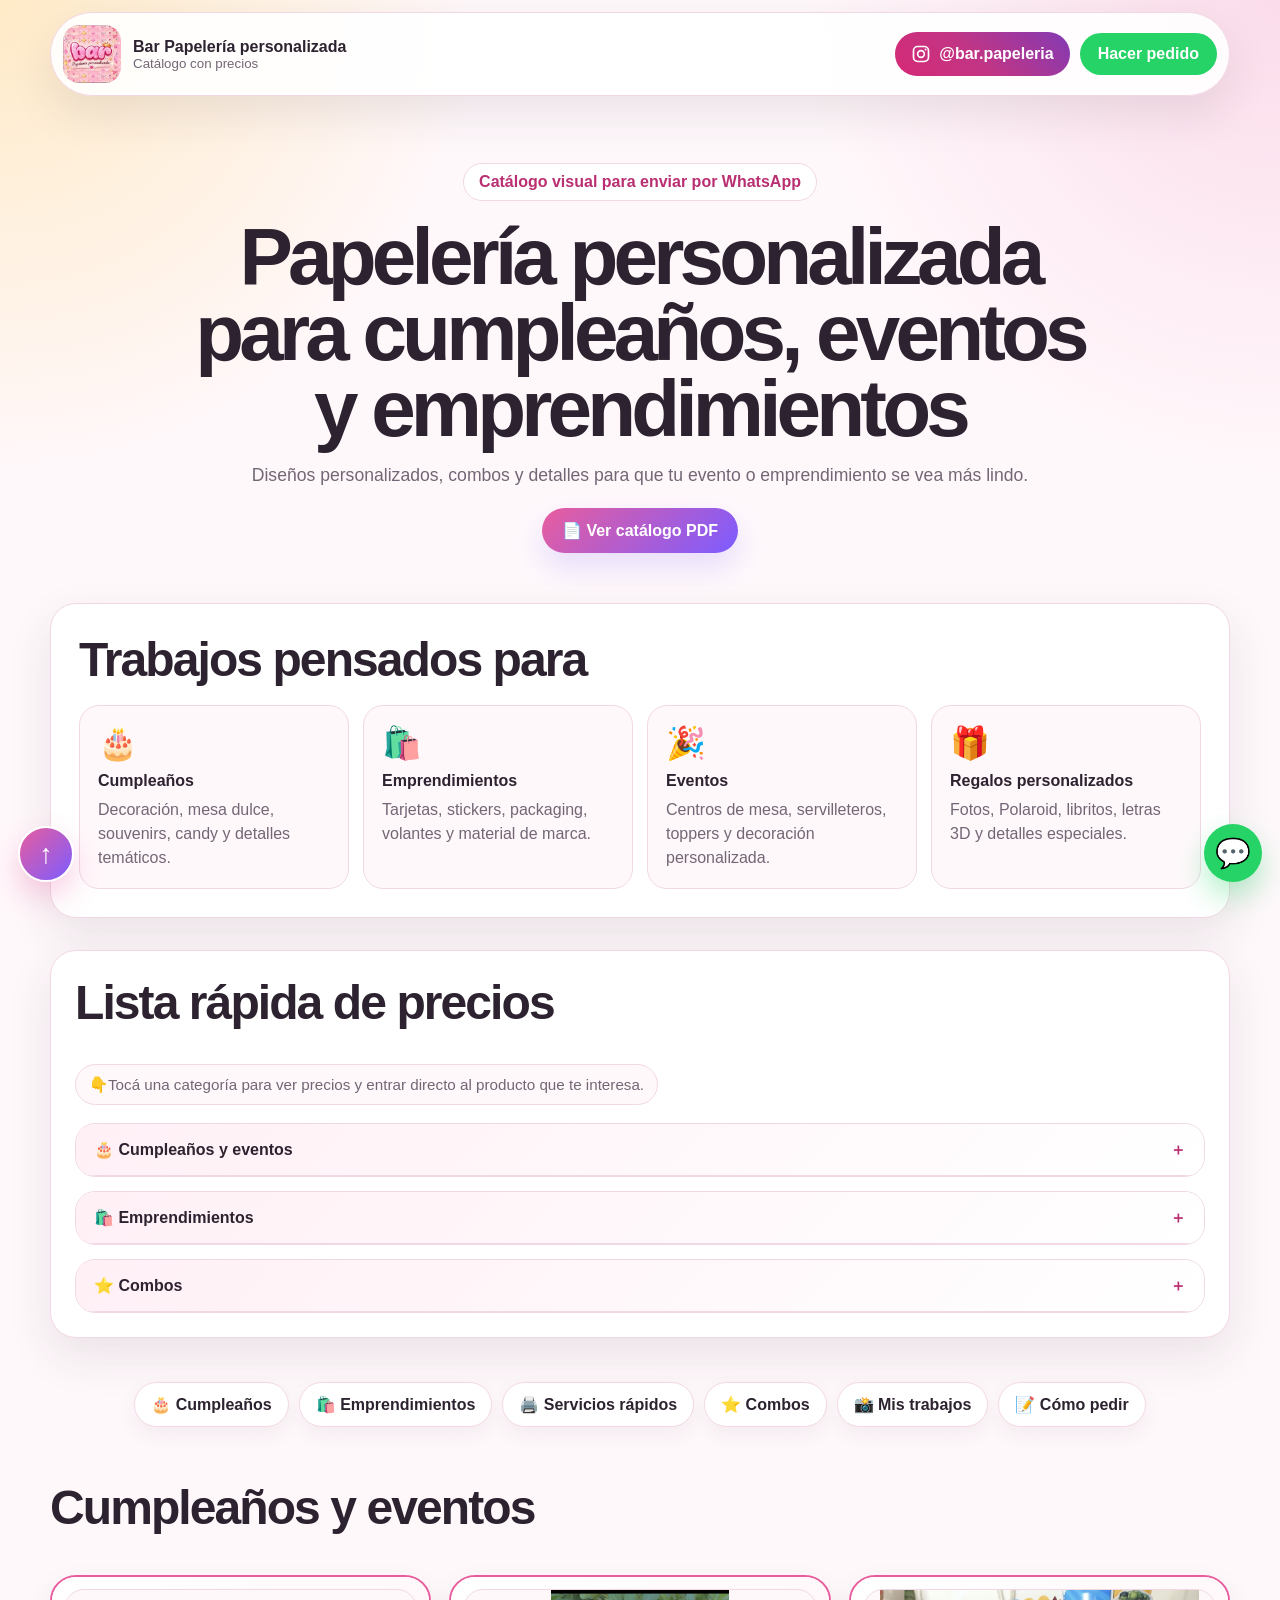
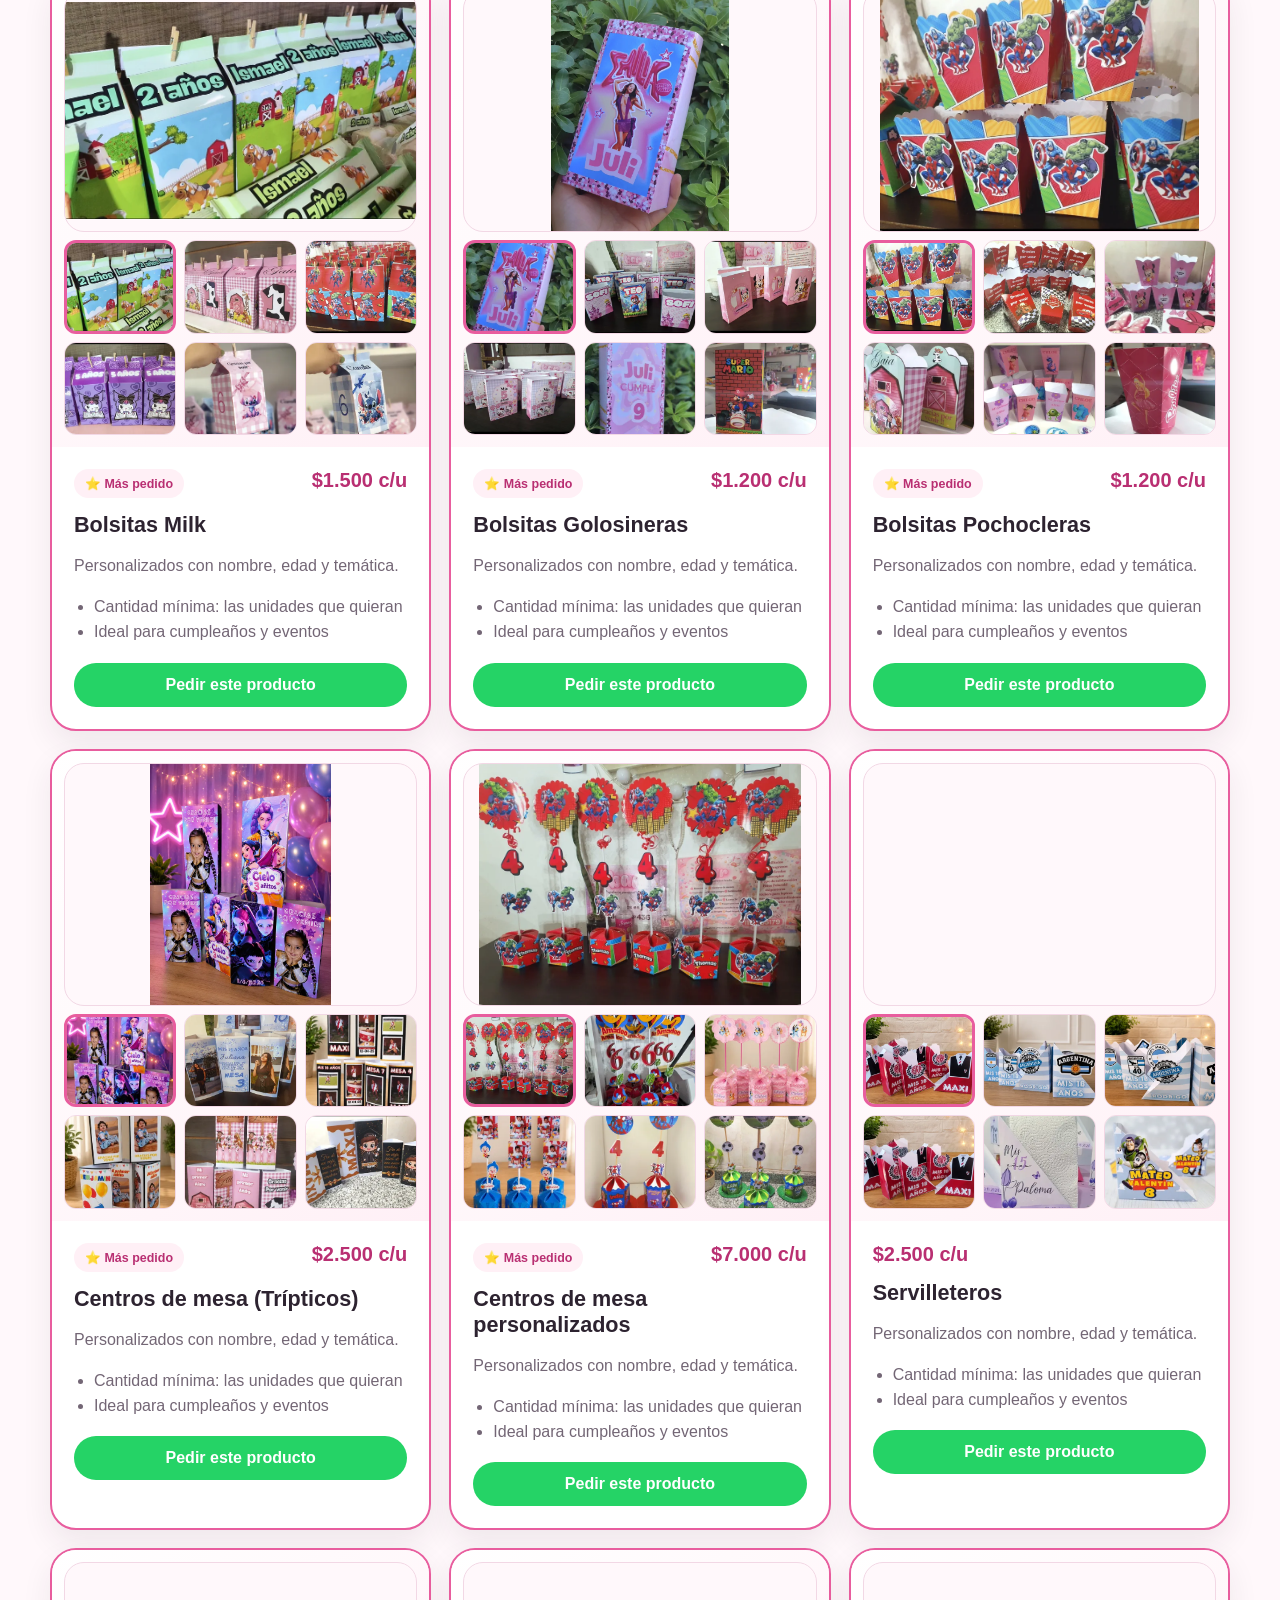
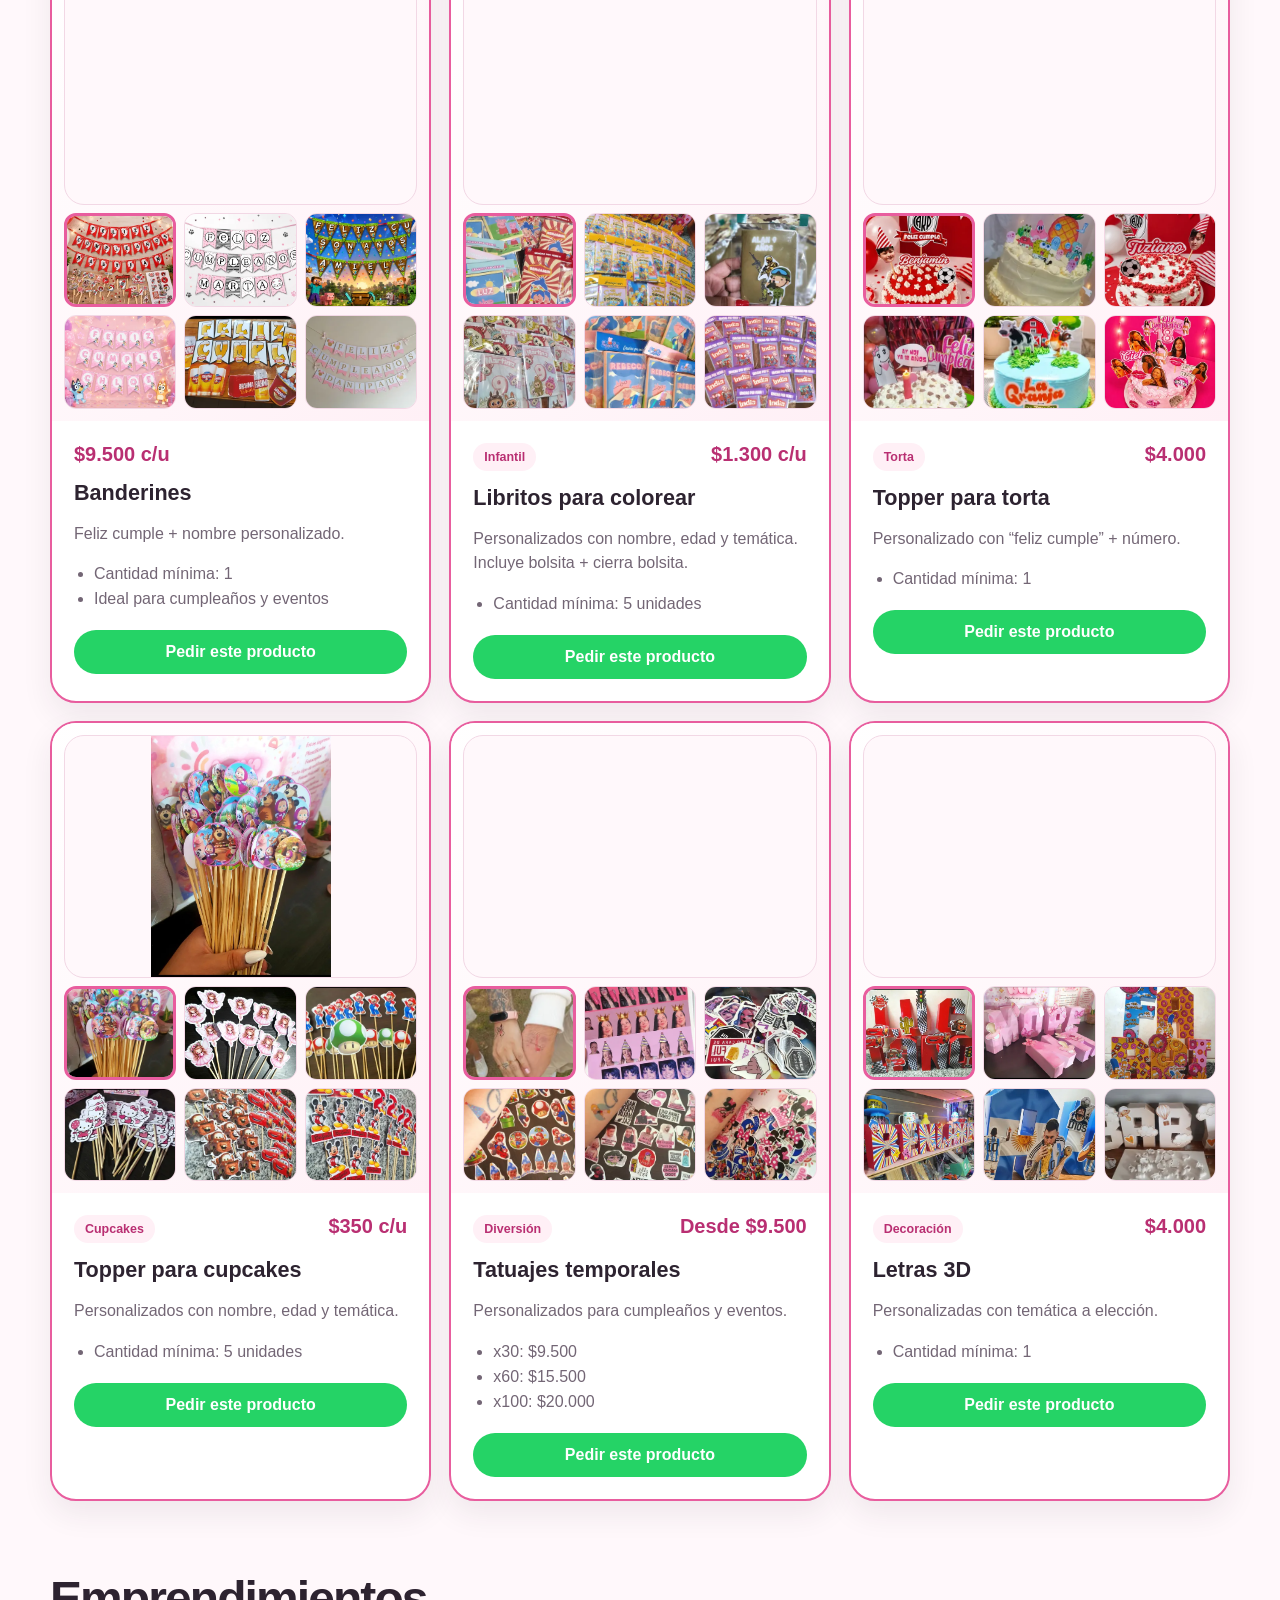
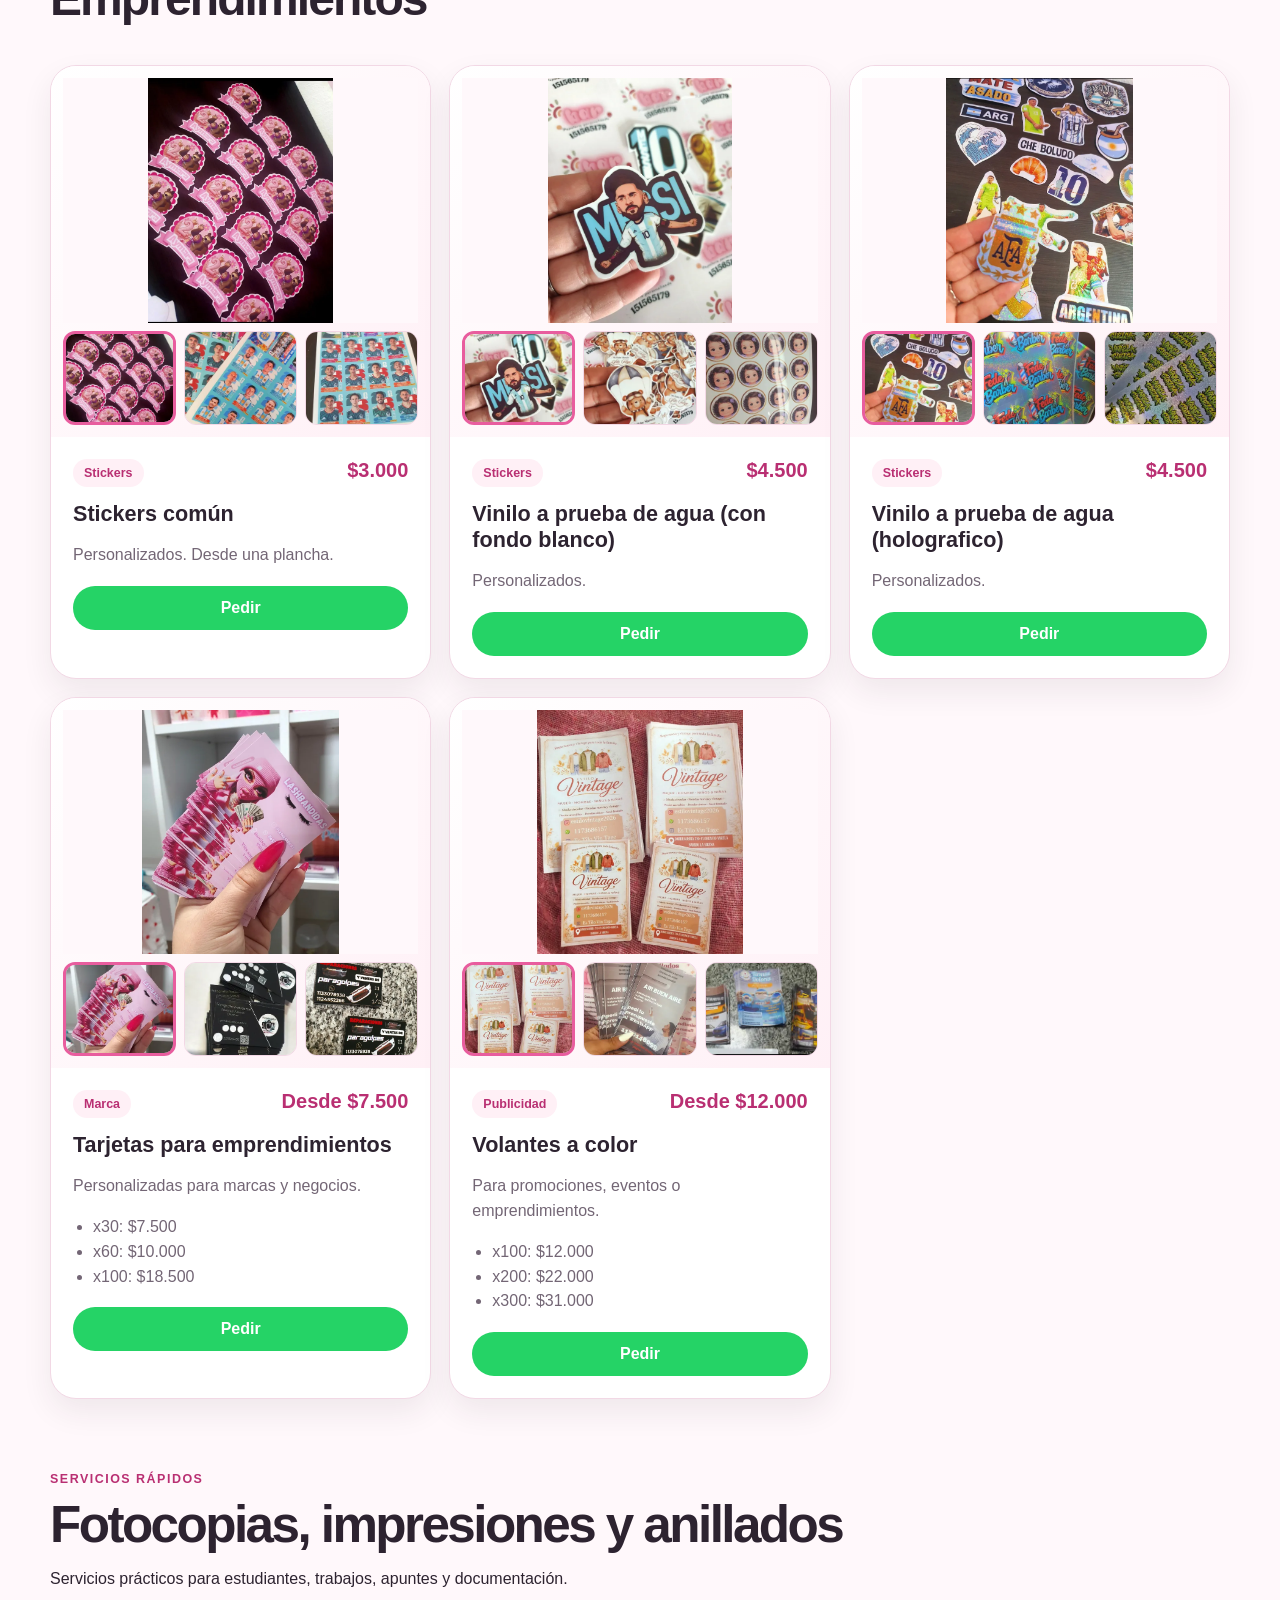
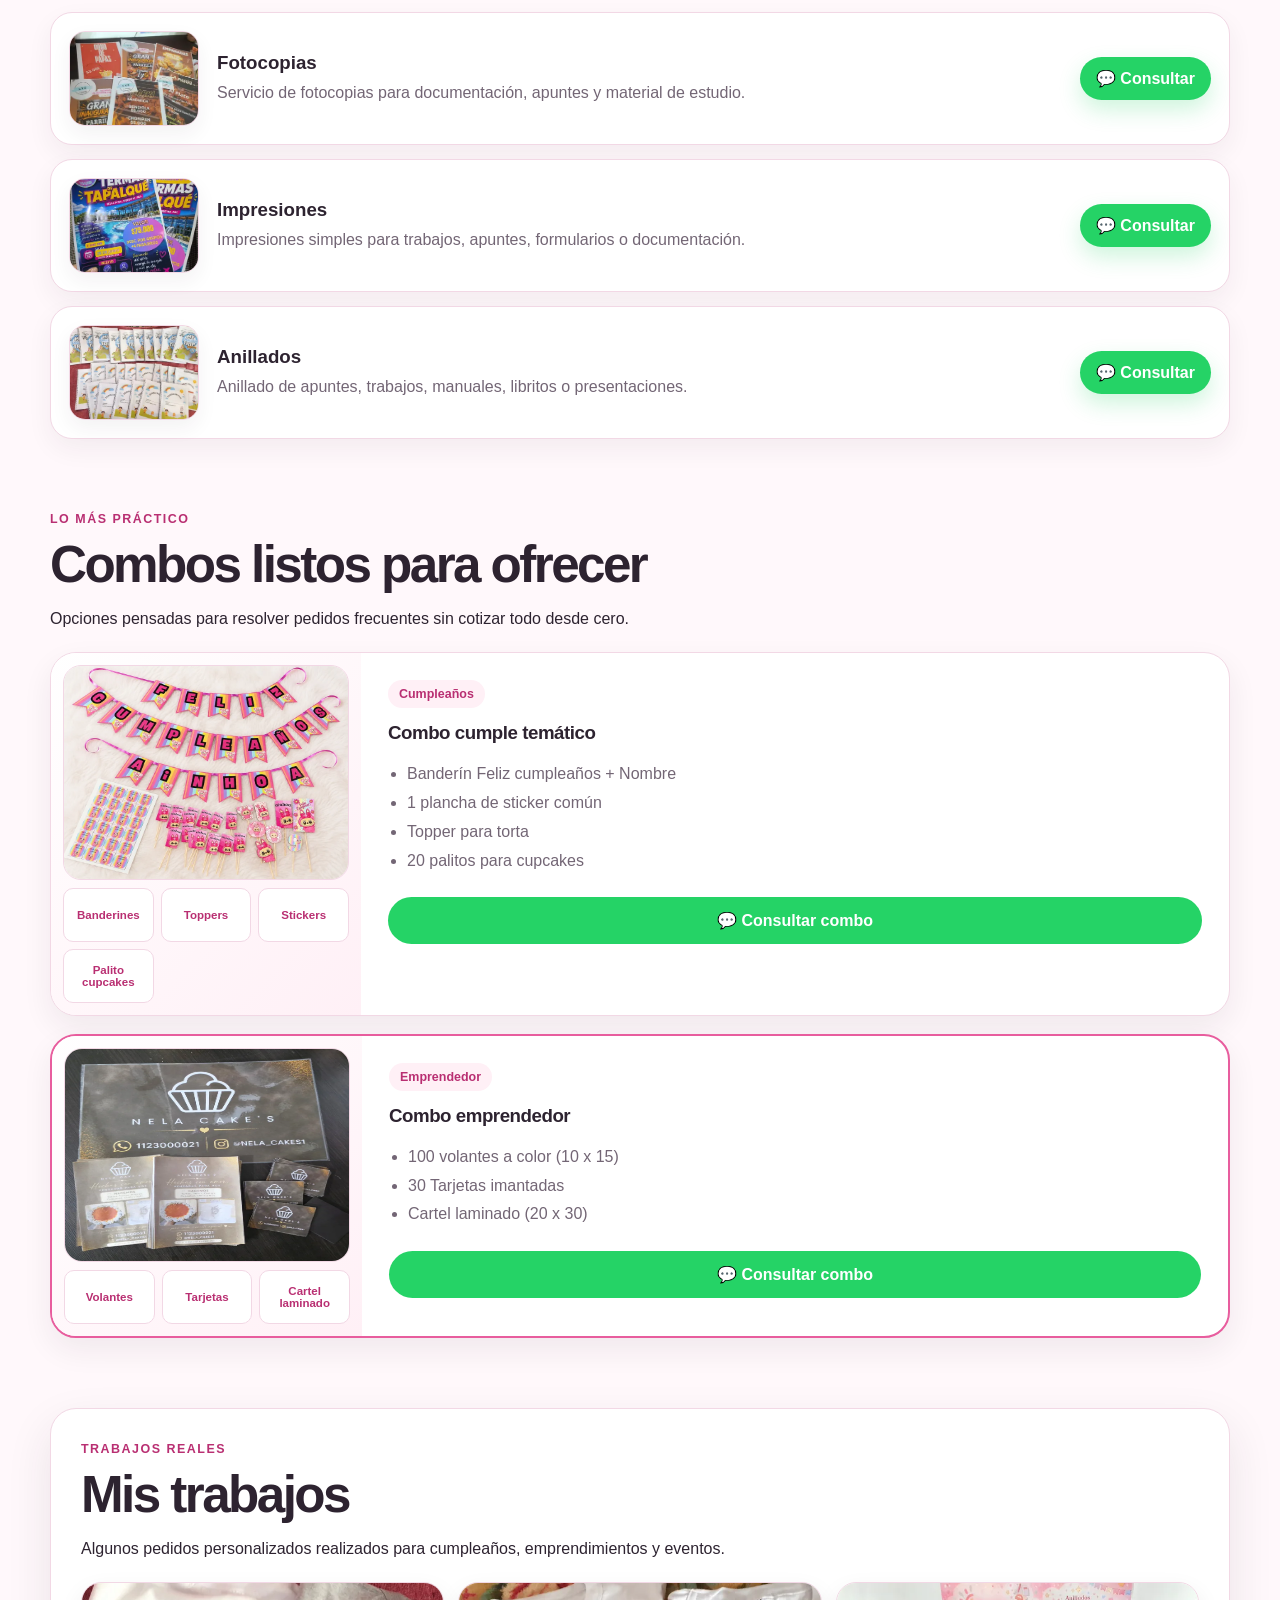
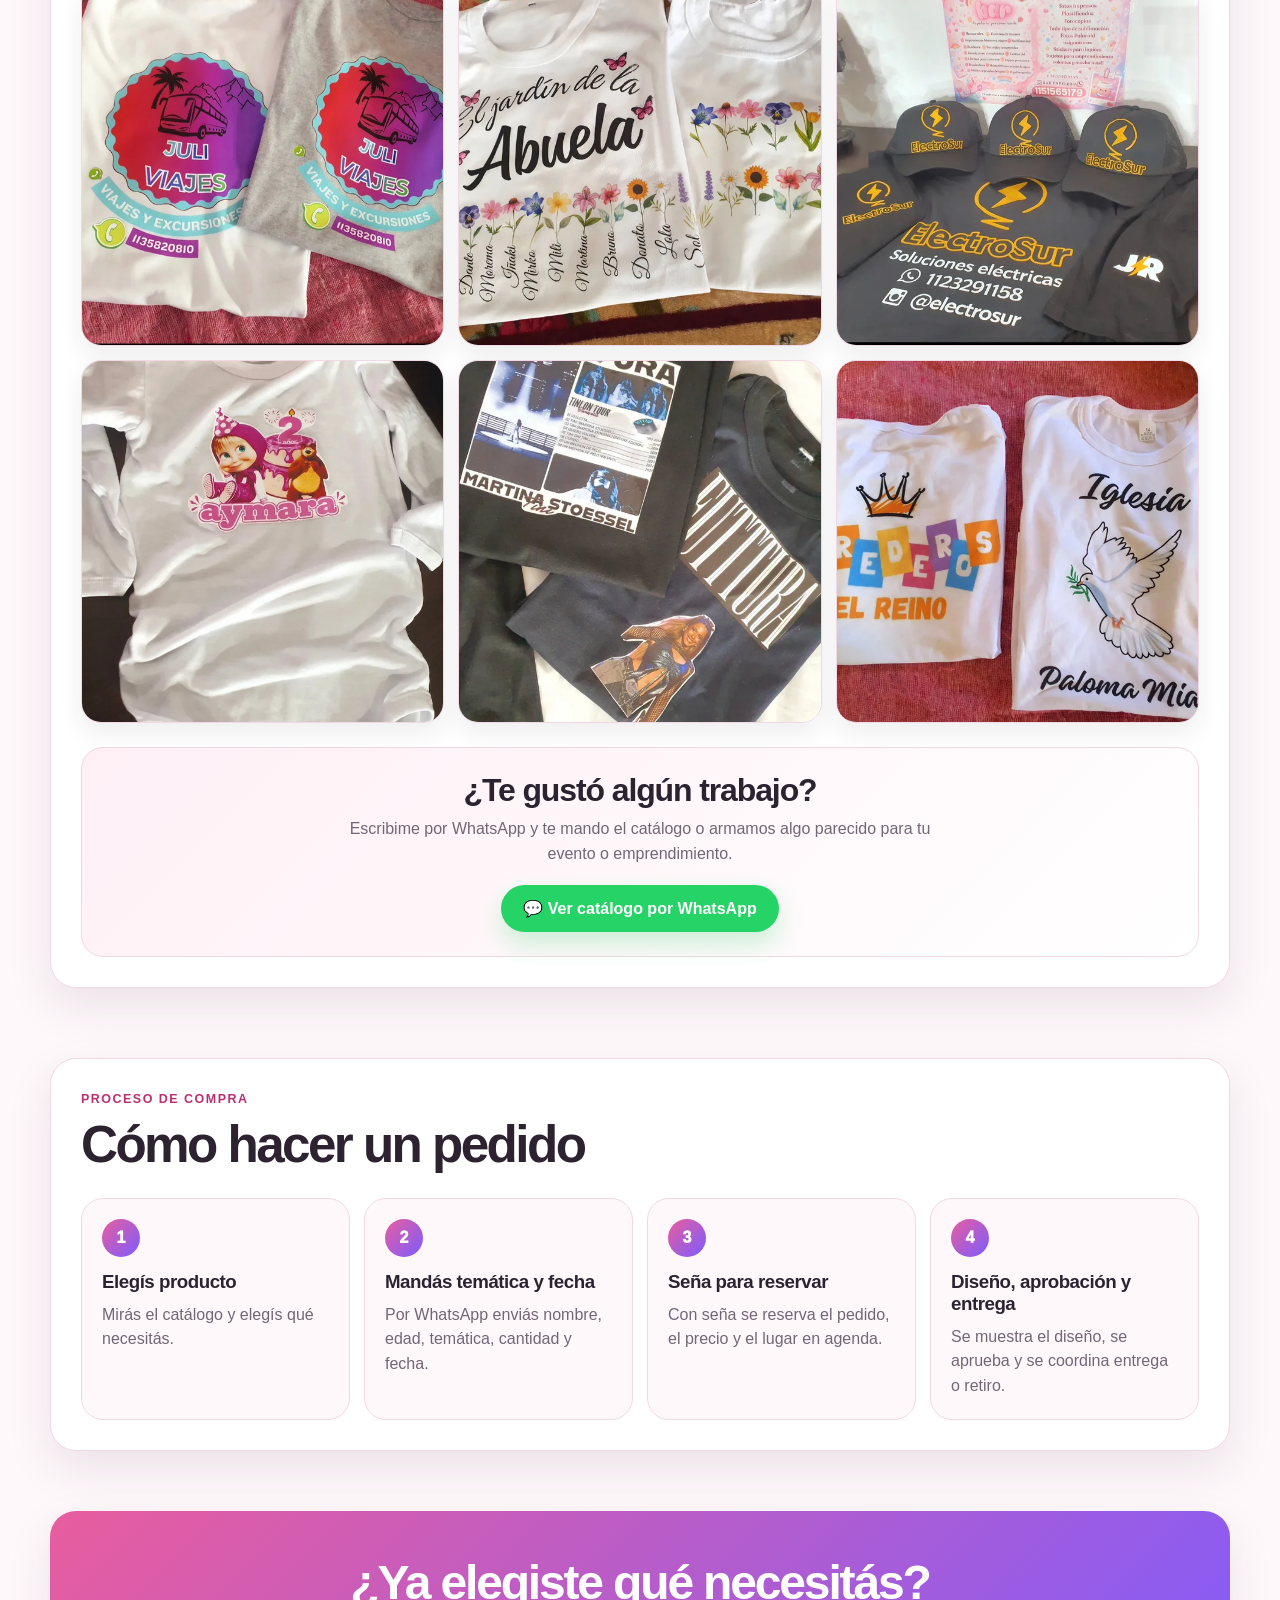
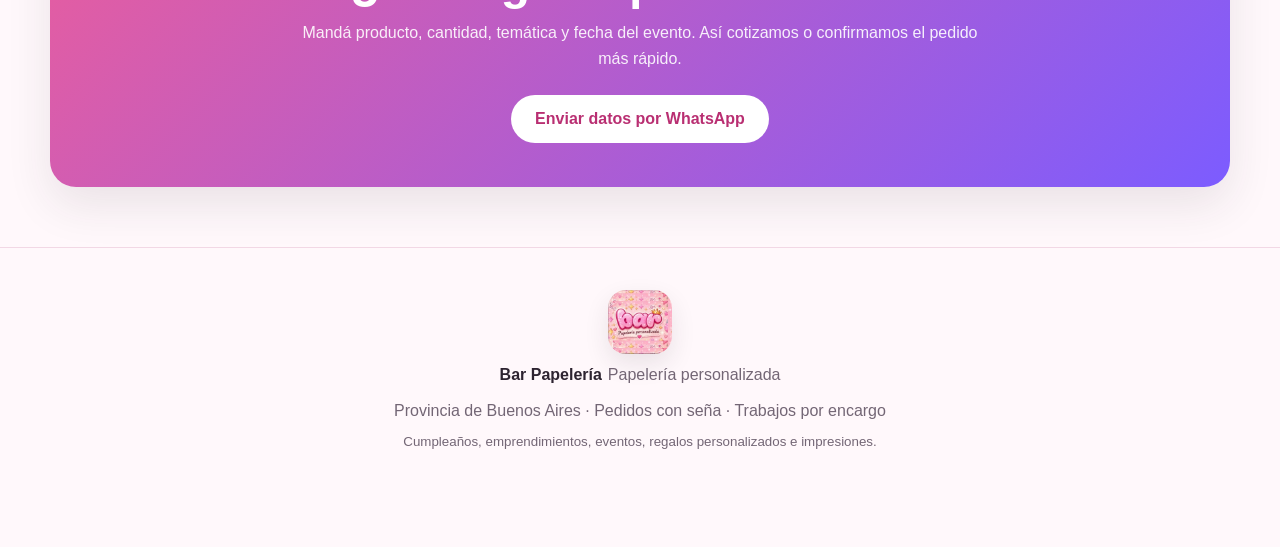
==== commit 9276bf00: "(feat-seo-redes-instagram): agrega meta description, vista previa para compartir, favicon y botón de" ====
--- a/index.html
+++ b/index.html
@@ -4,6 +4,26 @@
   <meta charset="UTF-8" />
   <meta name="viewport" content="width=device-width, initial-scale=1.0" />
   <title>Bar Papelería Personalizada | Cumpleaños, Stickers y Emprendimientos</title>
+  <meta name="description" content="Papelería personalizada con sucursales en Florencio Varela y Lanús. Bolsitas, toppers y stickers. Pedidos por WhatsApp e Instagram. Envíos a todo el país." />
+  <link rel="canonical" href="https://bar-papeleria.netlify.app/" />
+  <meta name="theme-color" content="#e85d9e" />
+
+  <!-- Vista previa al compartir el link (WhatsApp, Instagram, Facebook, etc.) -->
+  <meta property="og:type" content="website" />
+  <meta property="og:locale" content="es_AR" />
+  <meta property="og:site_name" content="Bar Papelería" />
+  <meta property="og:title" content="Bar Papelería | Papelería personalizada" />
+  <meta property="og:description" content="Papelería personalizada con sucursales en Florencio Varela y Lanús. Bolsitas, toppers y stickers. Pedidos por WhatsApp e Instagram. Envíos a todo el país." />
+  <meta property="og:url" content="https://bar-papeleria.netlify.app/" />
+  <meta property="og:image" content="https://bar-papeleria.netlify.app/img/og-image.jpg" />
+  <meta property="og:image:width" content="1200" />
+  <meta property="og:image:height" content="630" />
+  <meta property="og:image:alt" content="Bar Papelería: bolsitas, centros de mesa, banderines y toppers personalizados" />
+  <meta name="twitter:card" content="summary_large_image" />
+
+  <link rel="icon" href="/favicon.ico" sizes="any" />
+  <link rel="icon" type="image/png" sizes="32x32" href="/img/favicon-32.png" />
+  <link rel="apple-touch-icon" href="/img/apple-touch-icon.png" />
   <script>
     window.dataLayer = window.dataLayer || [];
     function gtag(){dataLayer.push(arguments);}
@@ -44,10 +64,17 @@
     </div>
   </div>
 
-  <a id="topWhatsappButton" class="whatsapp" href="https://wa.me/549XXXXXXXXXX" target="_blank">
-    <span class="whatsapp-text-full">Hacer pedido</span>
-    <span class="whatsapp-text-short">Pedir</span>
-  </a>
+  <div class="topbar-actions">
+    <a id="topInstagramButton" class="instagram" href="https://www.instagram.com/bar.papeleria/" target="_blank" rel="noopener" aria-label="Instagram @bar.papeleria">
+      <svg viewBox="0 0 24 24" aria-hidden="true"><rect x="3" y="3" width="18" height="18" rx="5"/><circle cx="12" cy="12" r="4"/><circle class="instagram-dot" cx="17.5" cy="6.5" r="1.2"/></svg>
+      <span class="instagram-text">@bar.papeleria</span>
+    </a>
+
+    <a id="topWhatsappButton" class="whatsapp" href="https://wa.me/549XXXXXXXXXX" target="_blank">
+      <span class="whatsapp-text-full">Hacer pedido</span>
+      <span class="whatsapp-text-short">Pedir</span>
+    </a>
+  </div>
 </header>
 
 <main>
@@ -1111,6 +1138,16 @@
   });
 
 
+
+  const topInstagramButton = document.getElementById('topInstagramButton');
+
+  if (topInstagramButton) {
+    topInstagramButton.addEventListener('click', function () {
+      trackEvent('click_instagram', {
+        ubicacion: 'header'
+      });
+    });
+  }
 
   const catalogPdfButton = document.getElementById('catalogPdfButton');
 
--- a/estilos.css
+++ b/estilos.css
@@ -103,6 +103,38 @@
   display: none;
 }
 
+.topbar-actions {
+  display: flex;
+  align-items: center;
+  gap: 10px;
+  flex: 0 0 auto;
+}
+
+.instagram {
+  display: inline-flex;
+  align-items: center;
+  gap: 8px;
+  padding: 12px 16px;
+  border-radius: 999px;
+  background: linear-gradient(45deg, #d62976, #c13584 45%, #833ab4);
+  color: #fff;
+  font-weight: 900;
+}
+
+.instagram svg {
+  width: 20px;
+  height: 20px;
+  flex: none;
+  fill: none;
+  stroke: currentColor;
+  stroke-width: 2;
+}
+
+.instagram svg .instagram-dot {
+  fill: currentColor;
+  stroke: none;
+}
+
 main {
   width: min(1180px, calc(100% - 24px));
   margin: auto;
@@ -1179,6 +1211,18 @@
     display: none;
   }
 
+  .instagram-text {
+    display: none;
+  }
+
+  .instagram {
+    padding: 9px;
+  }
+
+  .topbar-actions {
+    gap: 7px;
+  }
+
   .whatsapp-text-short {
     display: inline;
   }
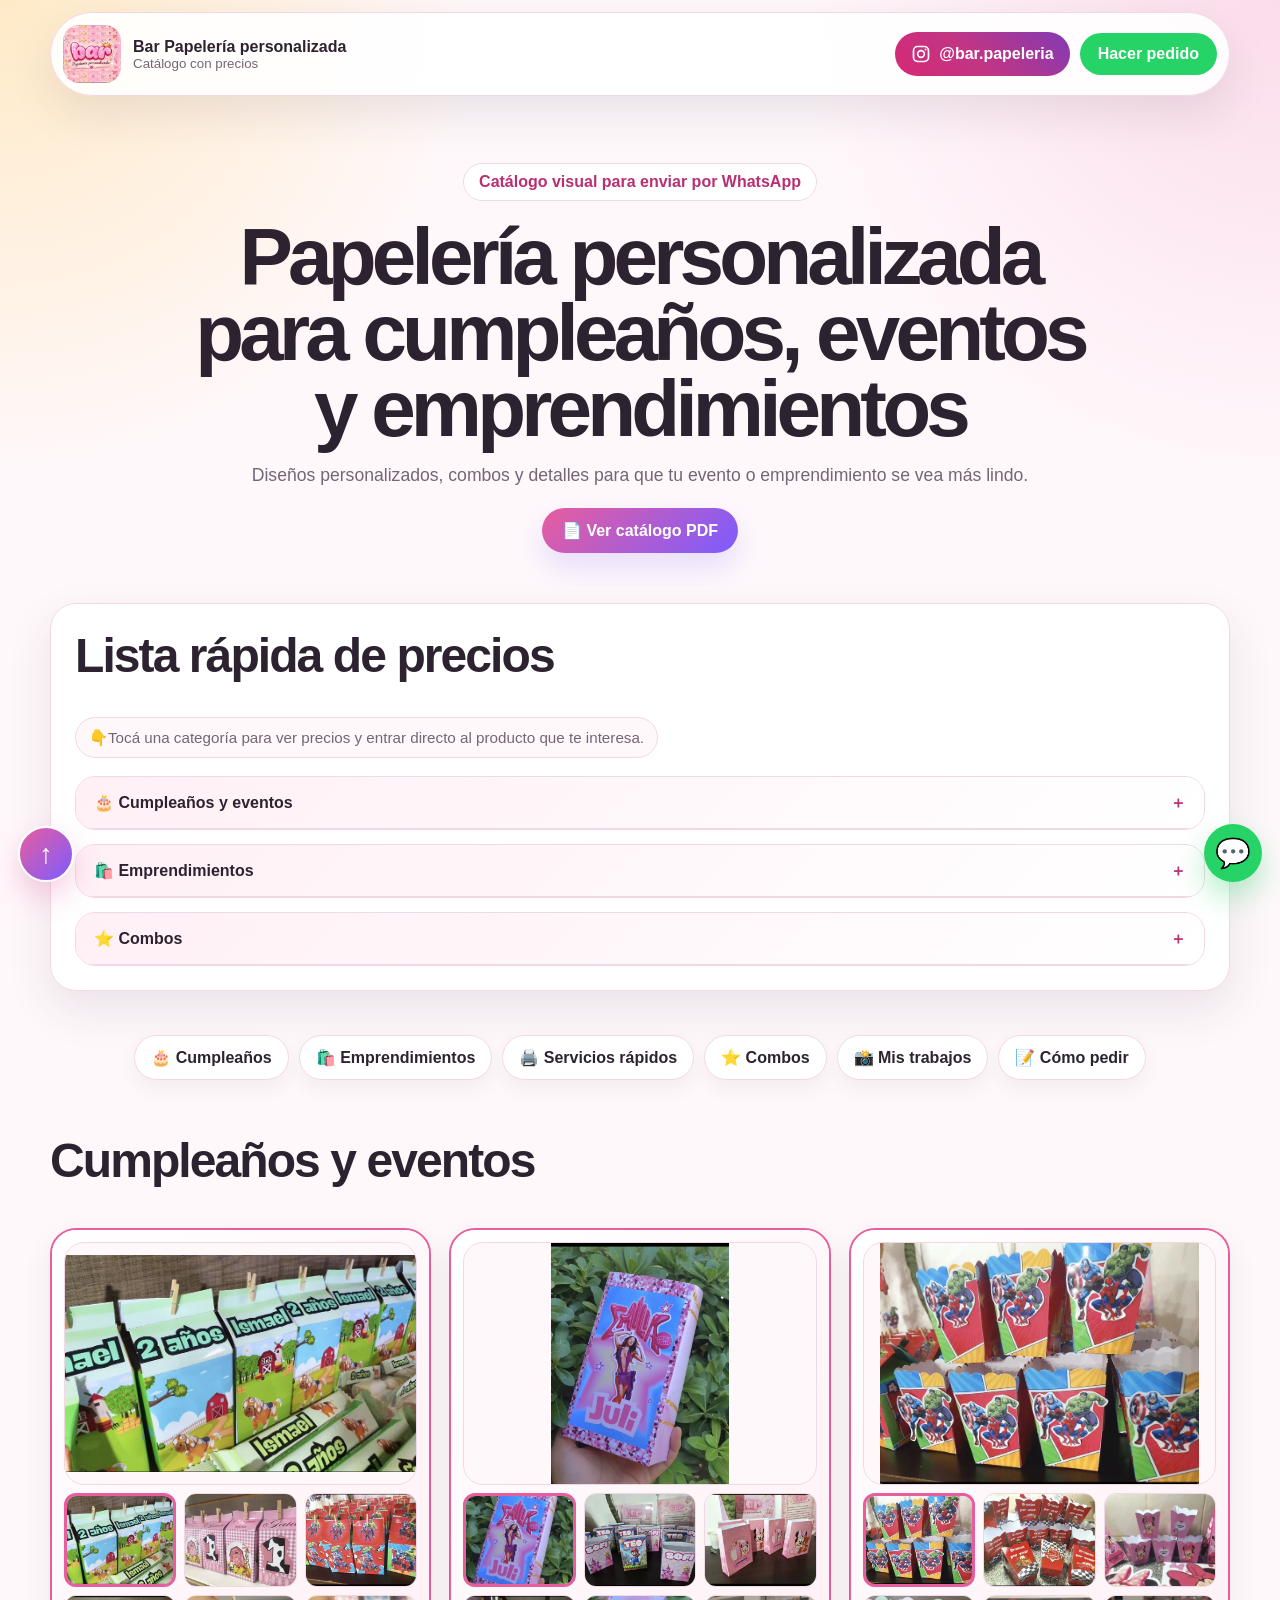
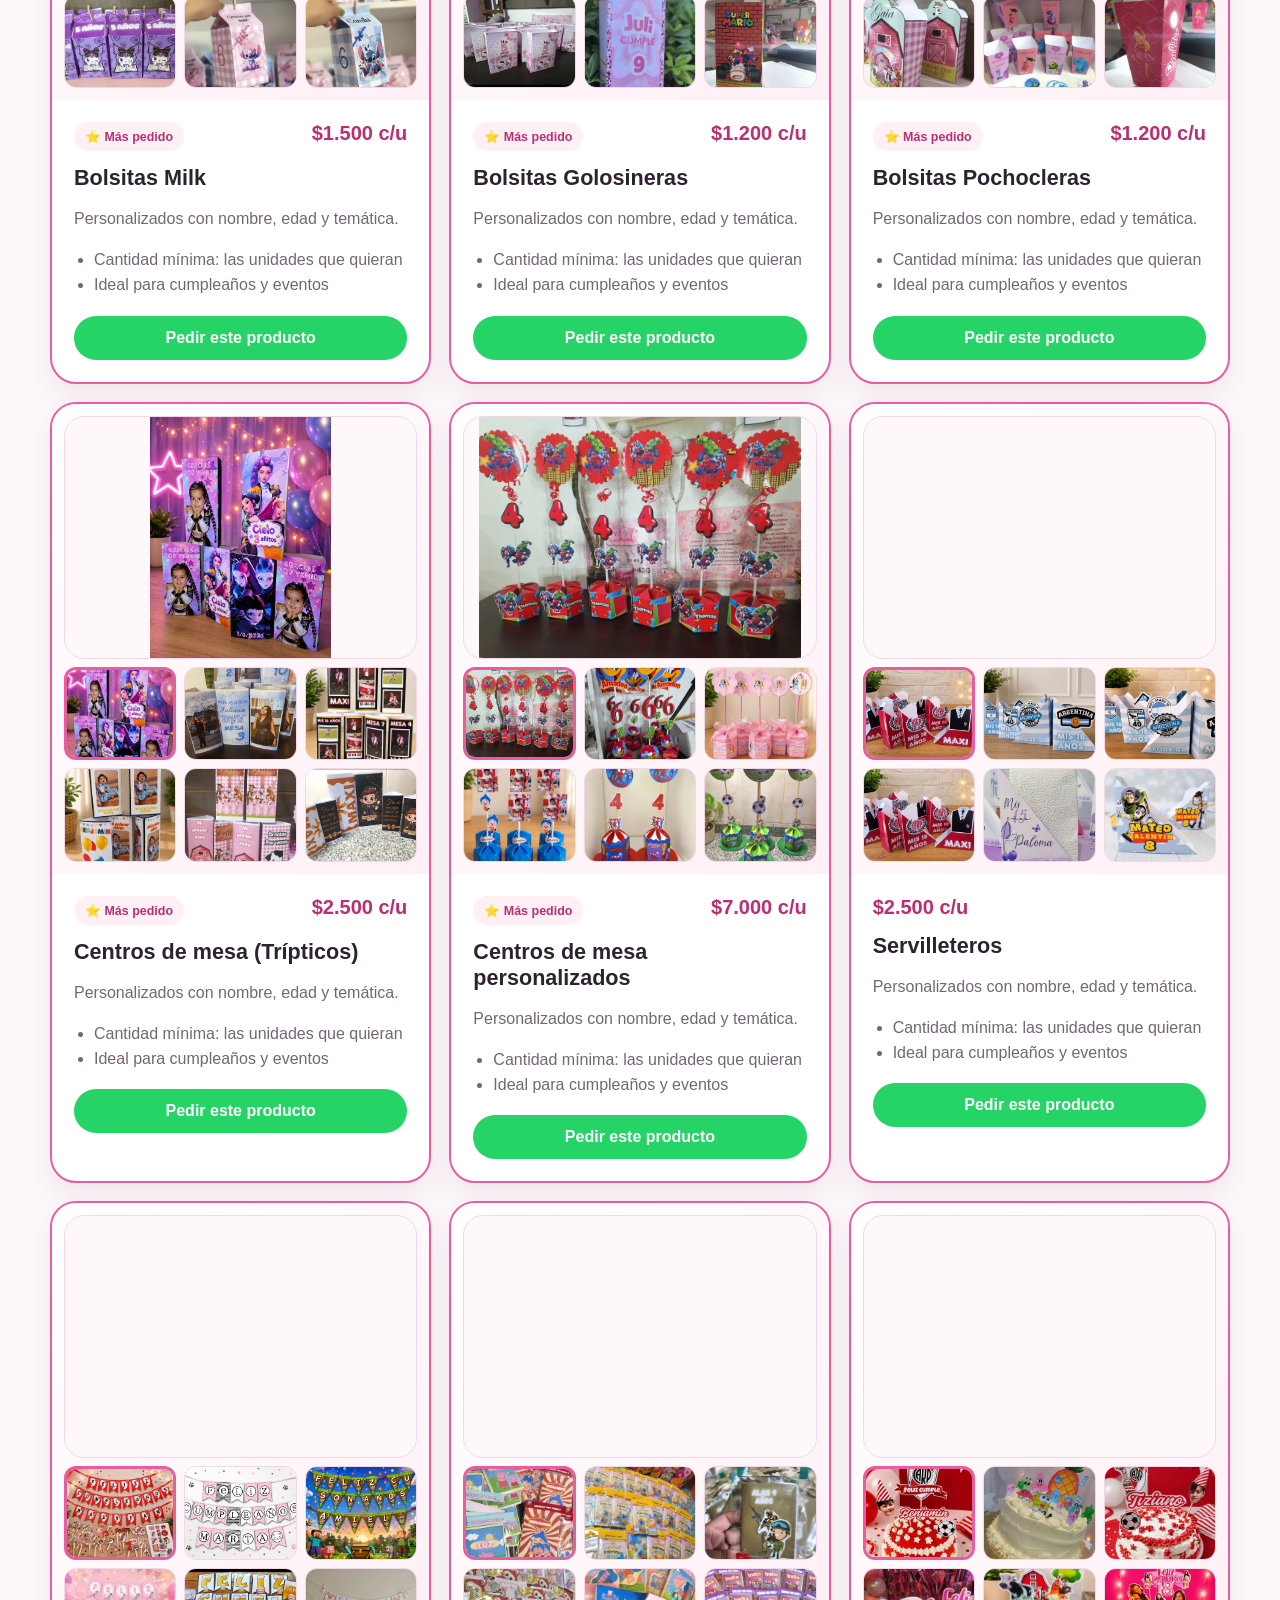
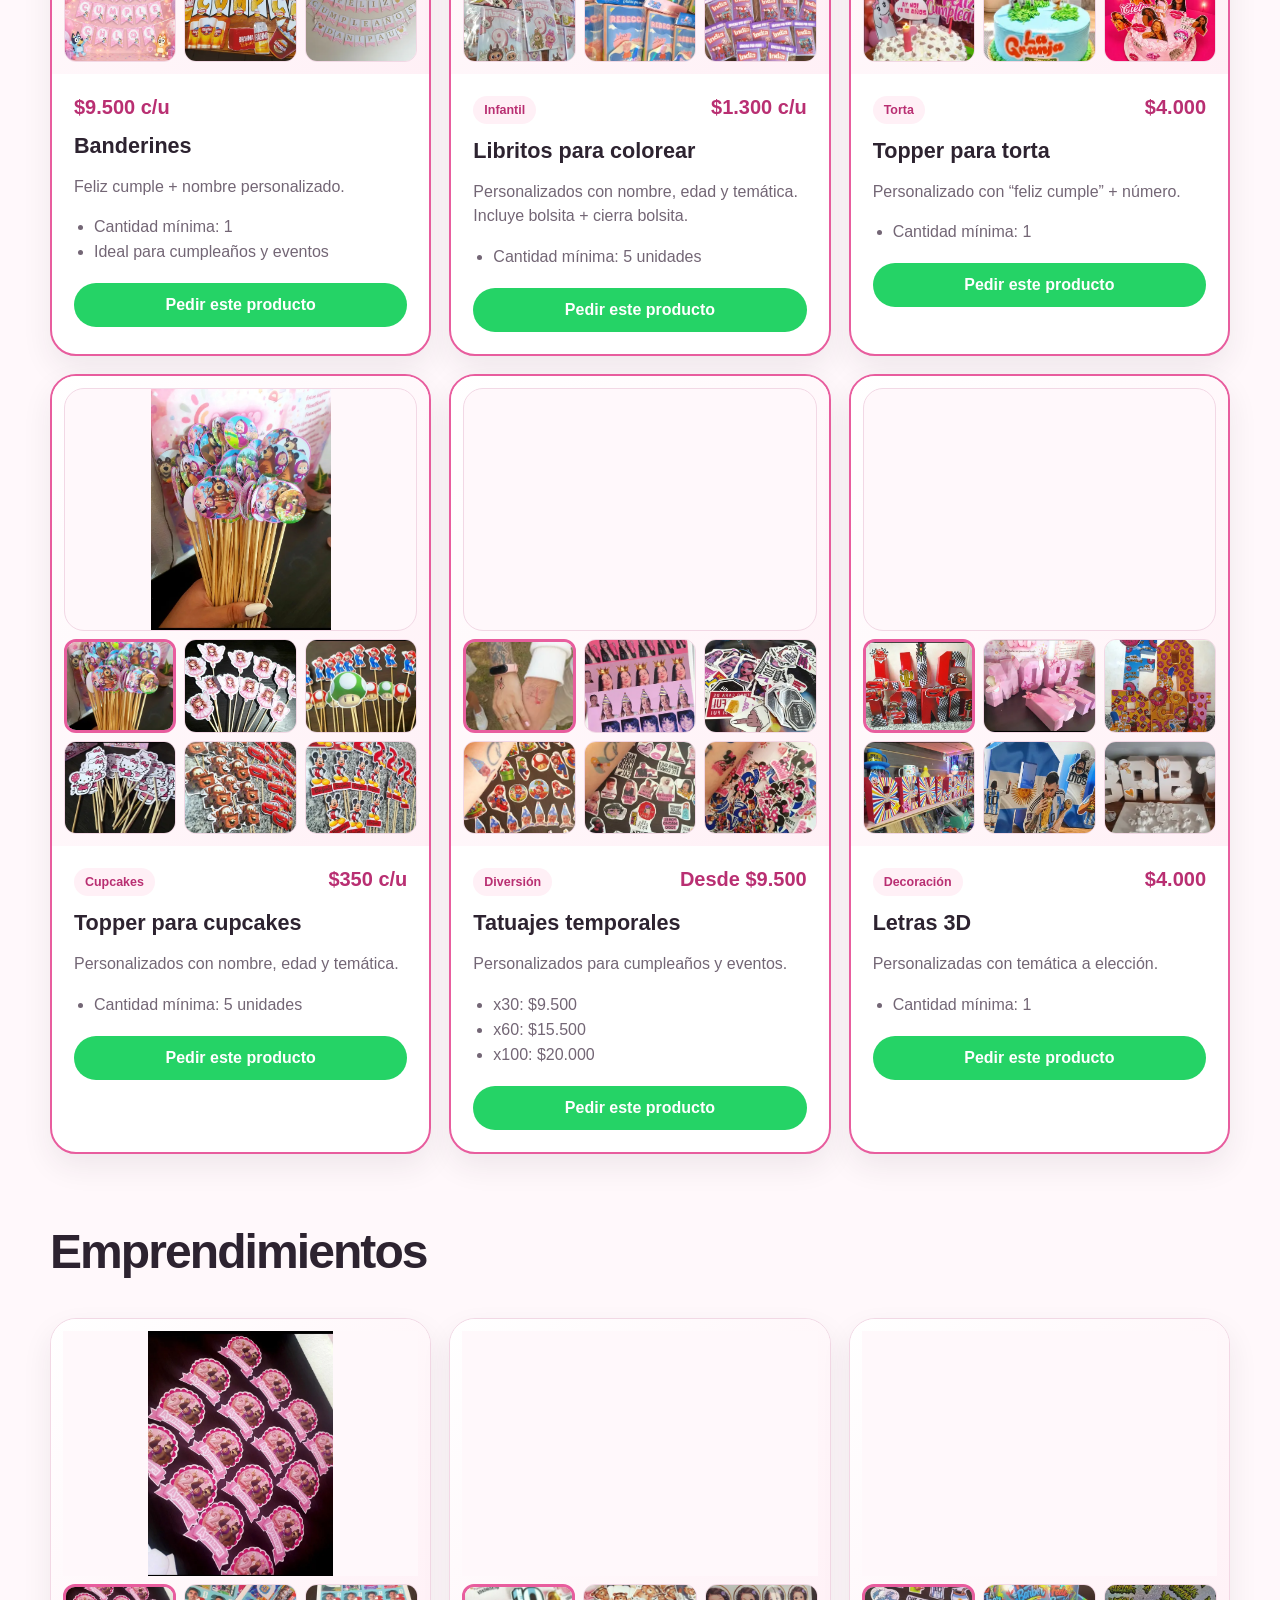
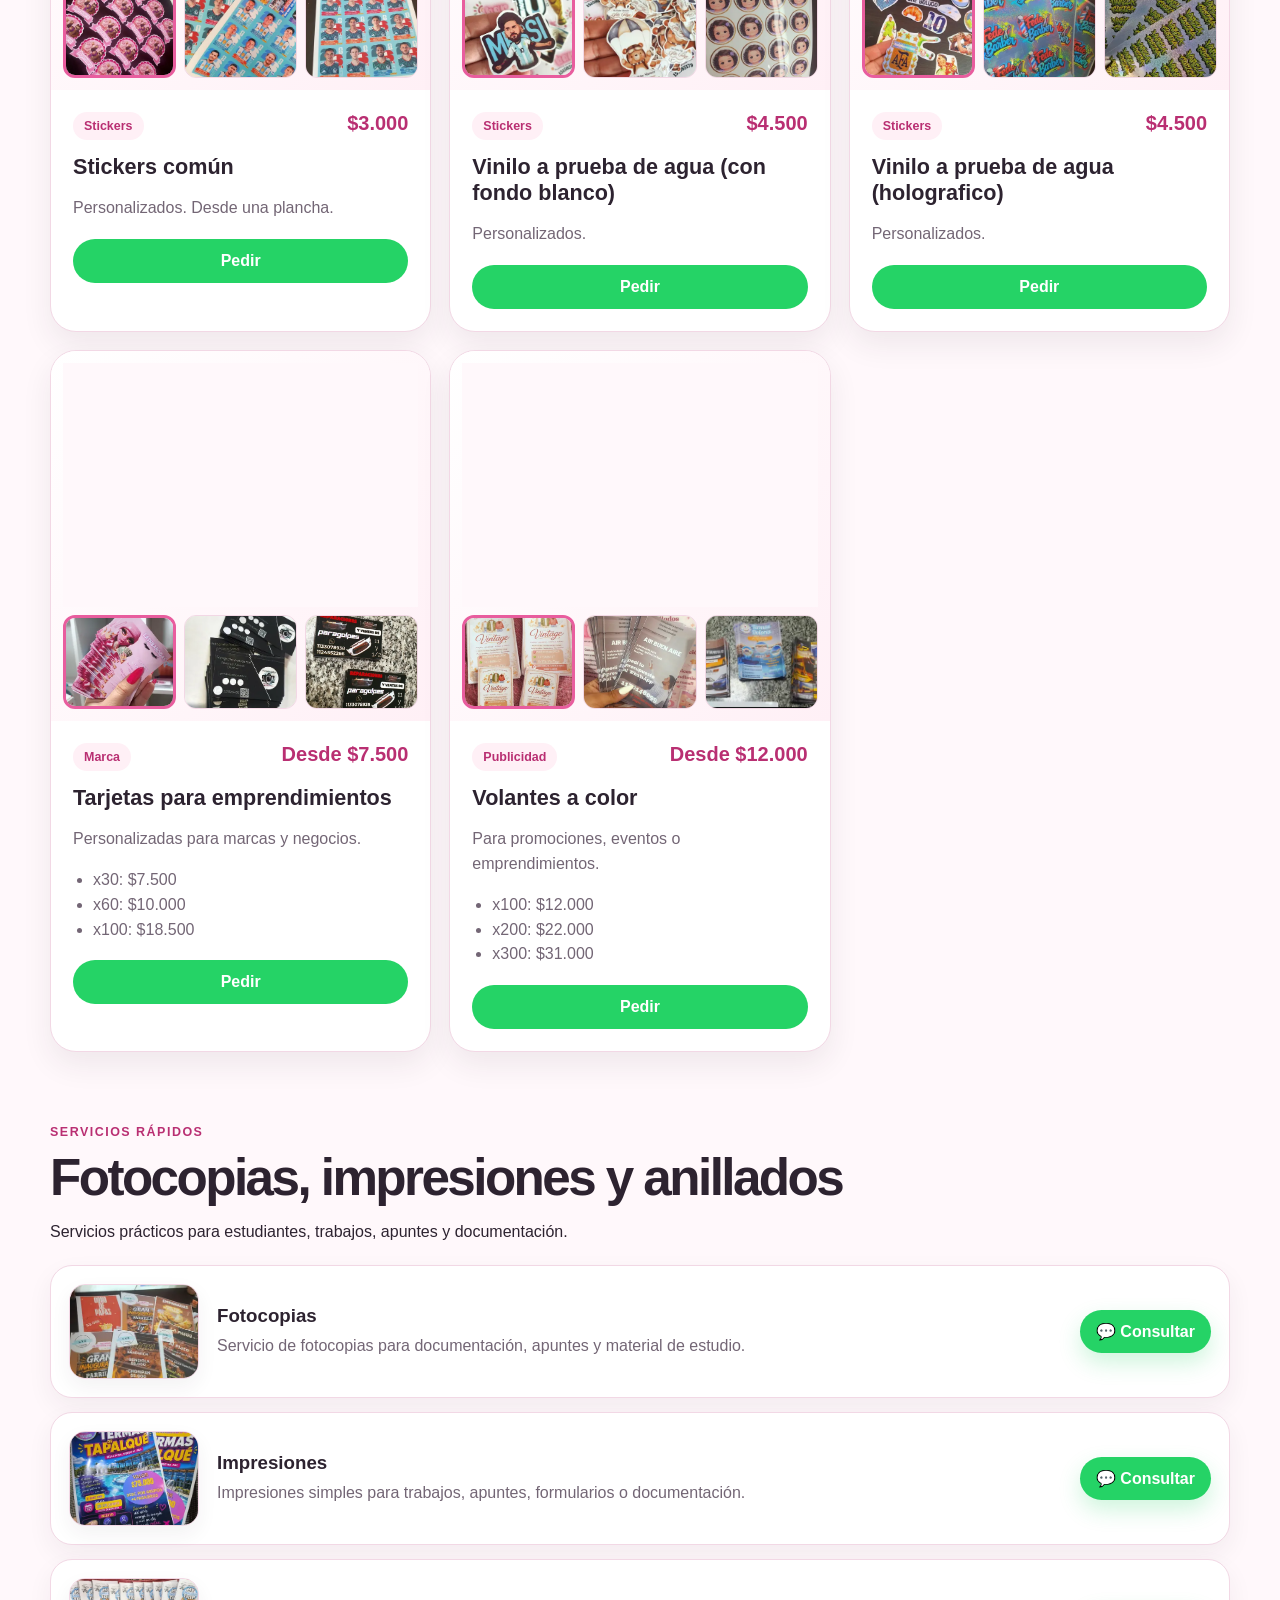
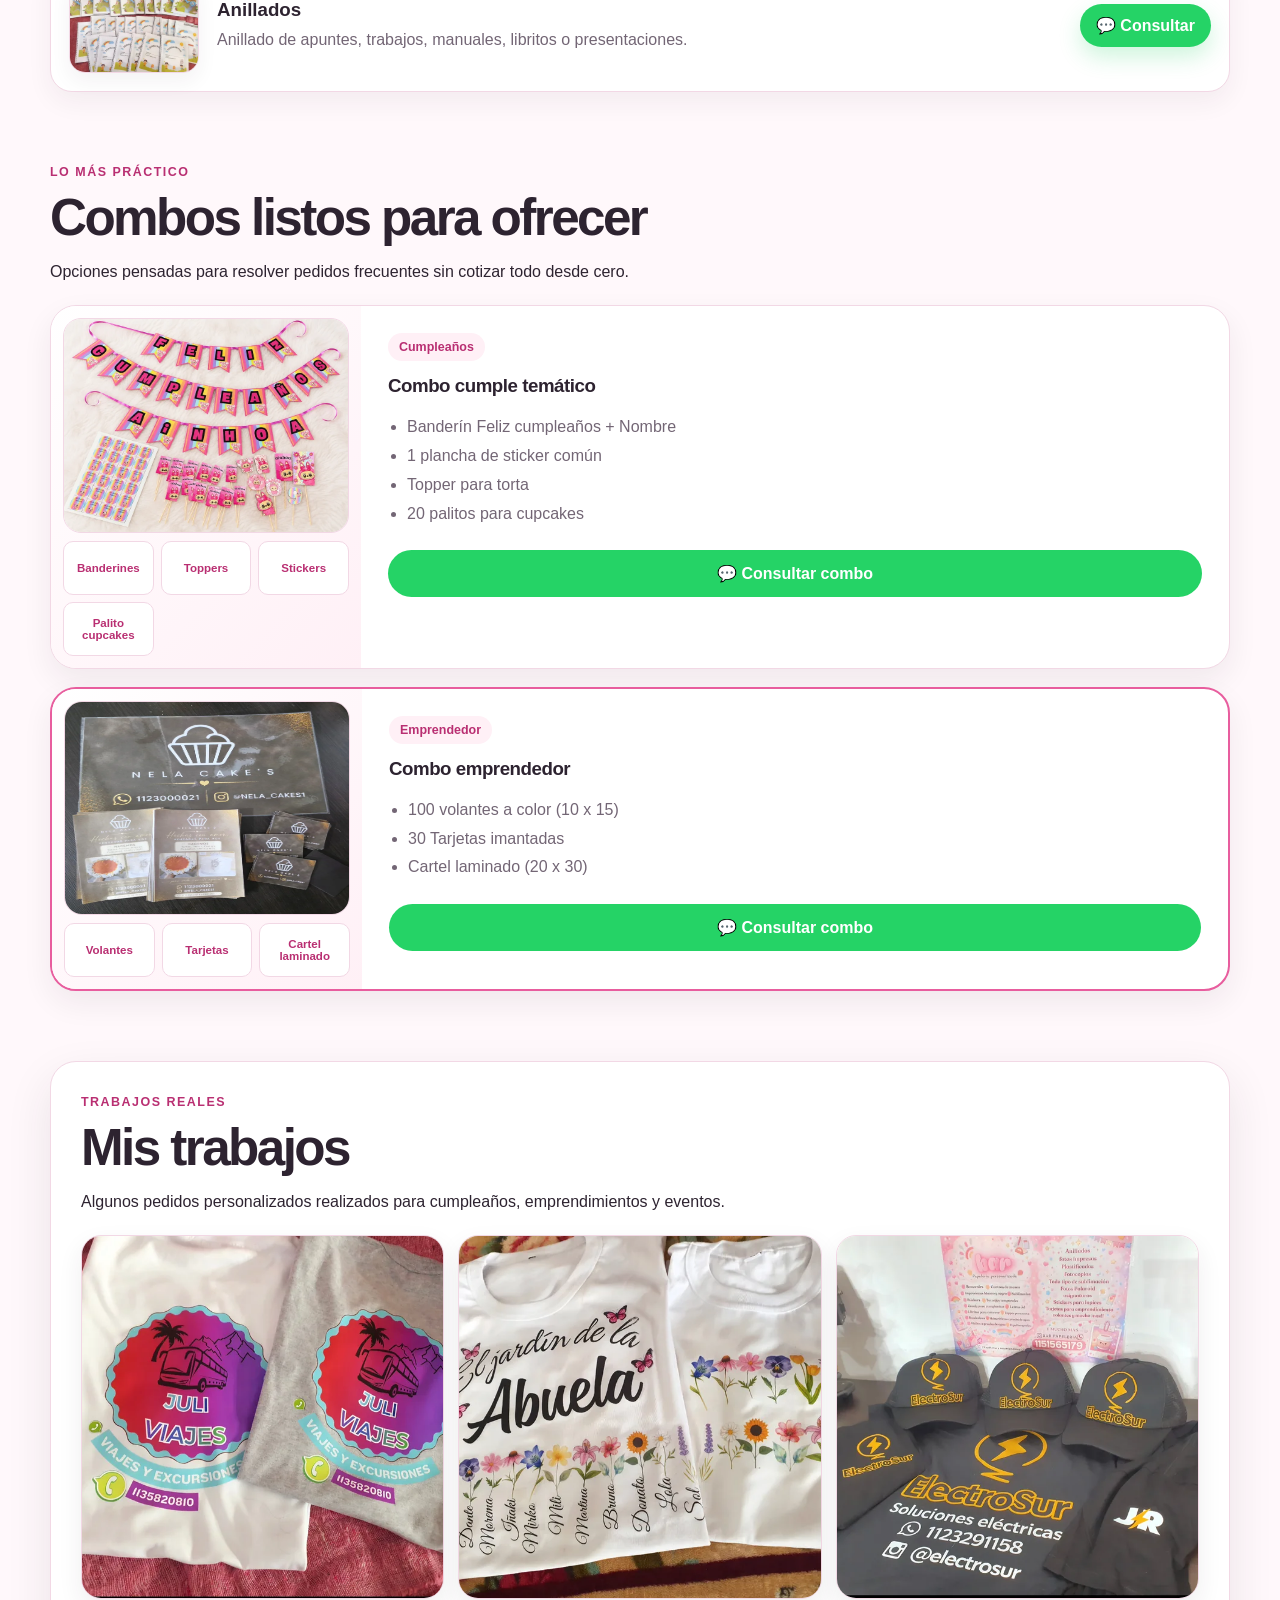
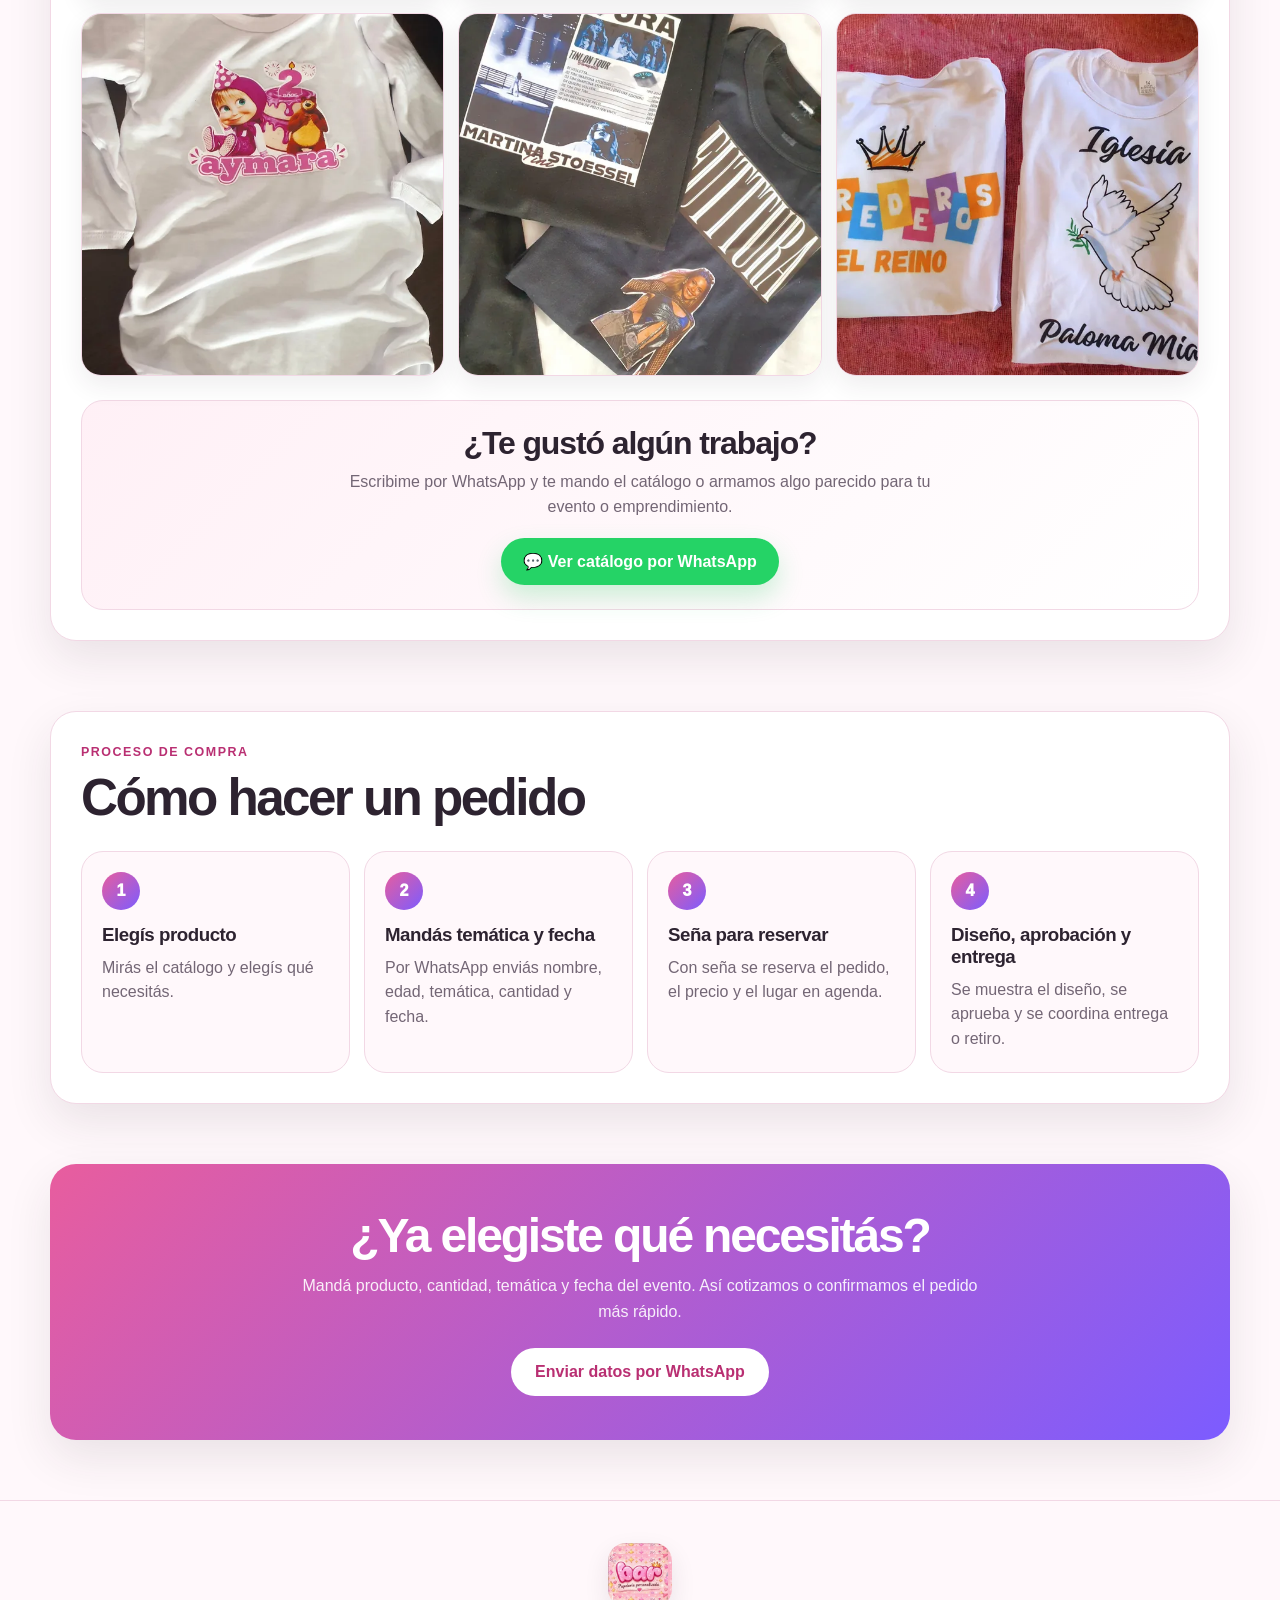
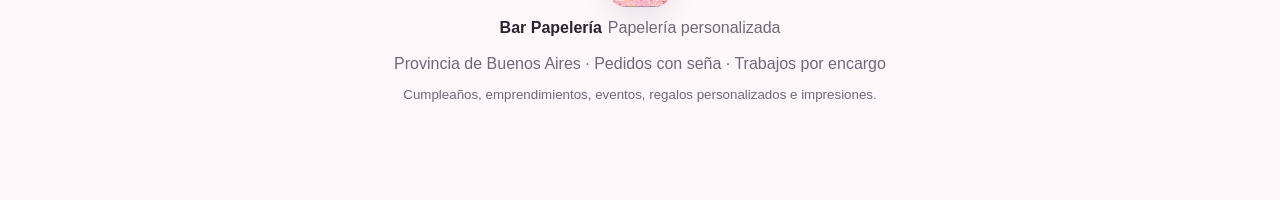
==== commit 7178b8a8: "(feat-quitar-seccion-trabajos-pensados): elimina la sección "Trabajos pensados para" de la página pr" ====
--- a/index.html
+++ b/index.html
@@ -92,36 +92,6 @@
     </div>
   </section>
 
-  <section class="audiences">
-    <h2>Trabajos pensados para</h2>
-
-    <div class="audiences__grid">
-      <article>
-        <span>🎂</span>
-        <strong>Cumpleaños</strong>
-        <p>Decoración, mesa dulce, souvenirs, candy y detalles temáticos.</p>
-      </article>
-
-      <article>
-        <span>🛍️</span>
-        <strong>Emprendimientos</strong>
-        <p>Tarjetas, stickers, packaging, volantes y material de marca.</p>
-      </article>
-
-      <article>
-        <span>🎉</span>
-        <strong>Eventos</strong>
-        <p>Centros de mesa, servilleteros, toppers y decoración personalizada.</p>
-      </article>
-
-      <article>
-        <span>🎁</span>
-        <strong>Regalos personalizados</strong>
-        <p>Fotos, Polaroid, libritos, letras 3D y detalles especiales.</p>
-      </article>
-    </div>
-  </section>
-
   <section class="price-list">
     <h2>Lista rápida de precios</h2>
 
--- a/estilos.css
+++ b/estilos.css
@@ -209,51 +209,6 @@
   color: #5a4510;
 }
 
-.audiences {
-  margin: 20px 0 32px;
-  padding: 28px;
-  border-radius: var(--radius);
-  background: #fff;
-  border: 1px solid var(--border);
-  box-shadow: var(--shadow);
-}
-
-.audiences h2 {
-  margin: 0 0 18px;
-  font-size: clamp(1.8rem, 4vw, 3rem);
-  letter-spacing: -0.04em;
-}
-
-.audiences__grid {
-  display: grid;
-  grid-template-columns: repeat(4, 1fr);
-  gap: 14px;
-}
-
-.audiences__grid article {
-  padding: 18px;
-  border-radius: 20px;
-  background: var(--bg);
-  border: 1px solid var(--border);
-}
-
-.audiences__grid span {
-  display: block;
-  font-size: 2rem;
-  margin-bottom: 10px;
-}
-
-.audiences__grid strong {
-  display: block;
-  margin-bottom: 8px;
-}
-
-.audiences__grid p {
-  margin: 0;
-  color: var(--muted);
-  line-height: 1.5;
-}
-
 .price-accordion {
   display: grid;
   gap: 14px;
@@ -995,8 +950,7 @@
 
 @media (max-width: 1000px) {
   .grid,
-  .steps,
-  .audiences__grid {
+  .steps {
     grid-template-columns: repeat(2, 1fr);
   }
 }
@@ -1036,13 +990,8 @@
 
   .price-grid,
   .grid,
-  .steps,
-  .audiences__grid {
+  .steps {
     grid-template-columns: 1fr;
-  }
-
-  .audiences {
-    padding: 22px;
   }
 
   .categories {
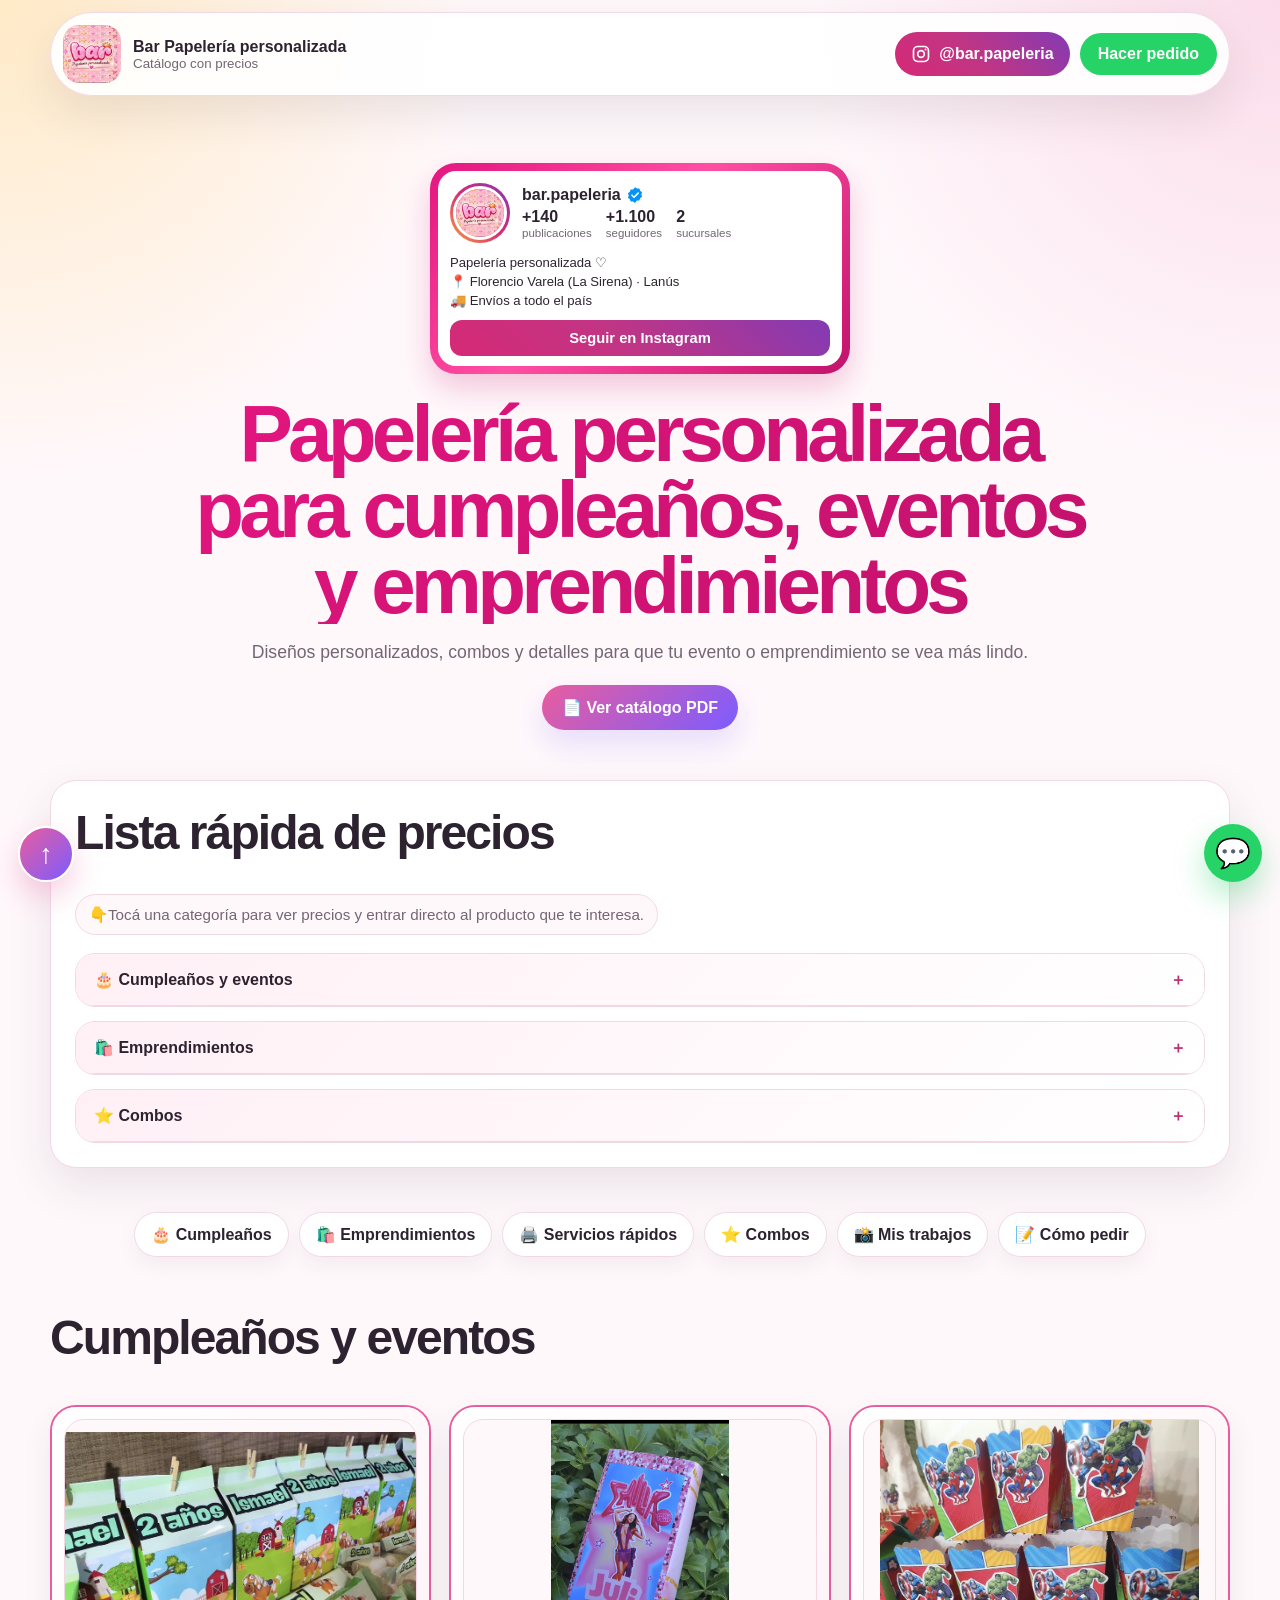
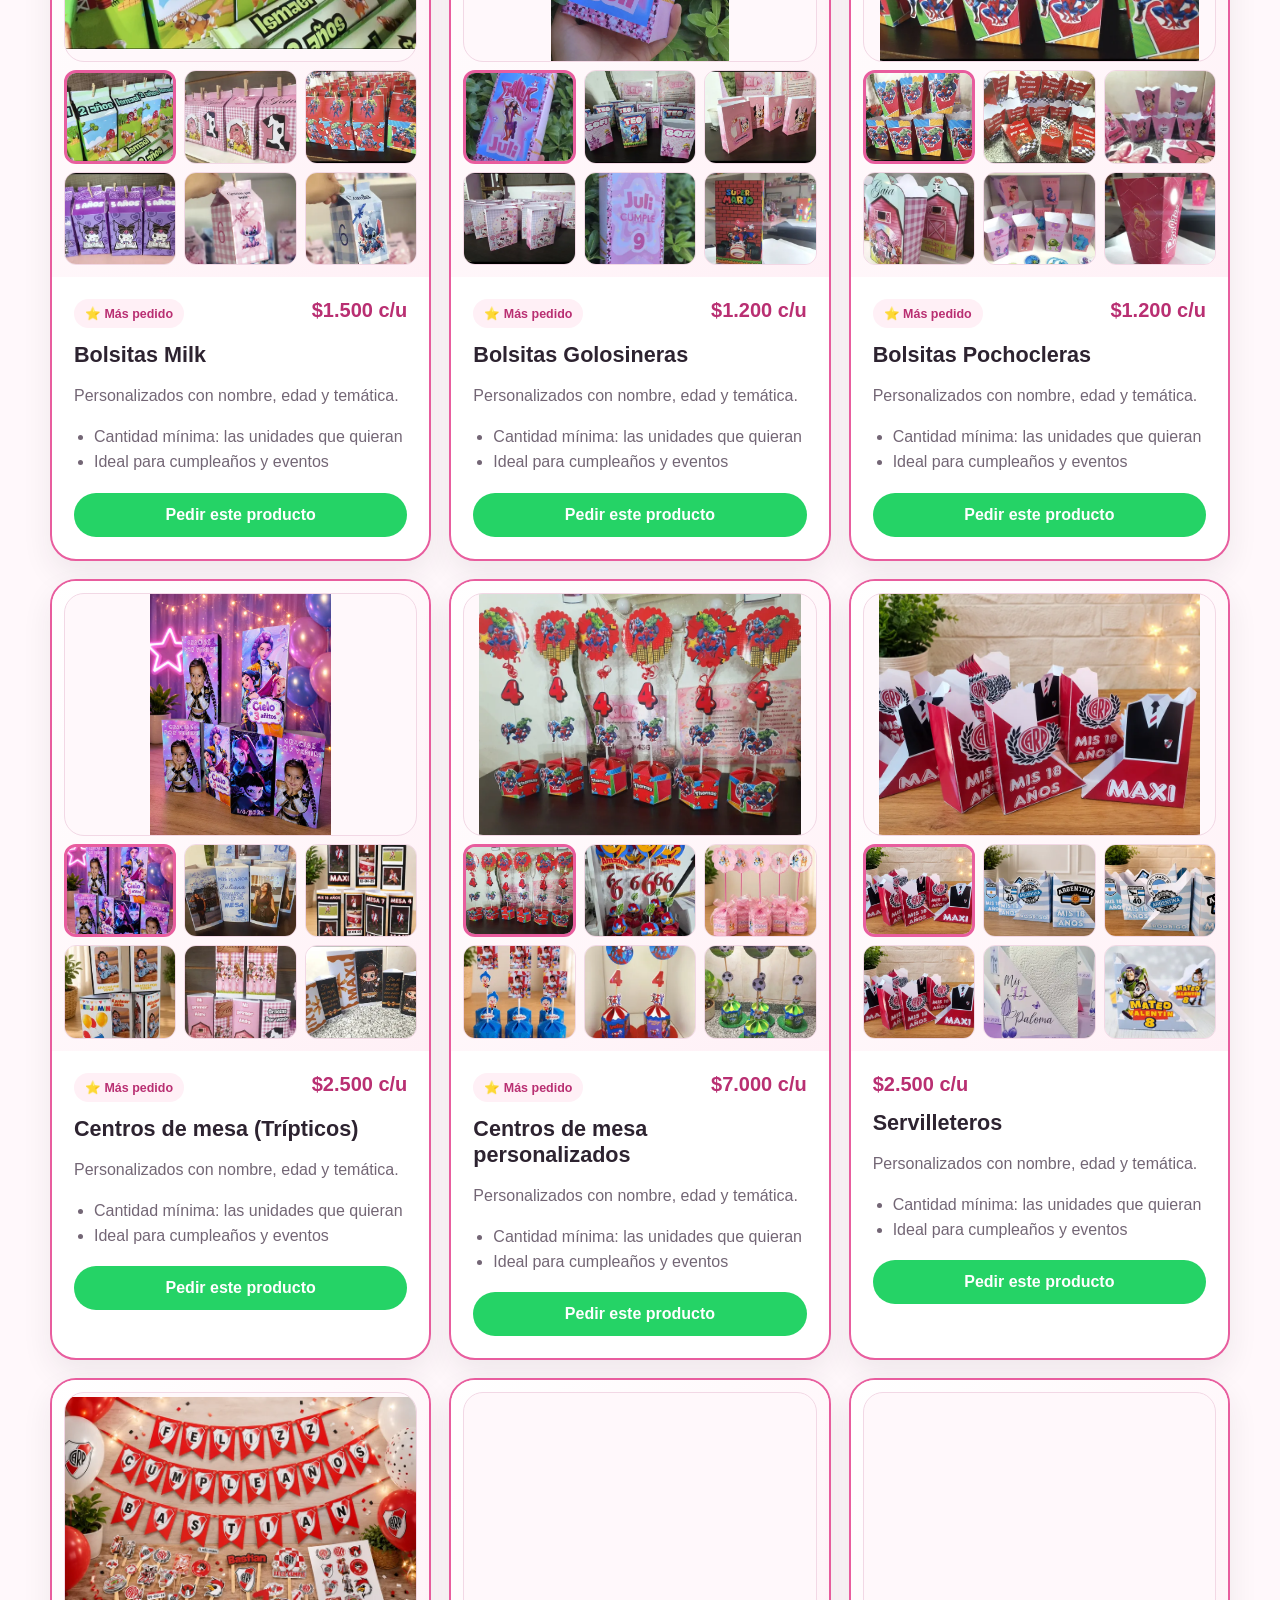
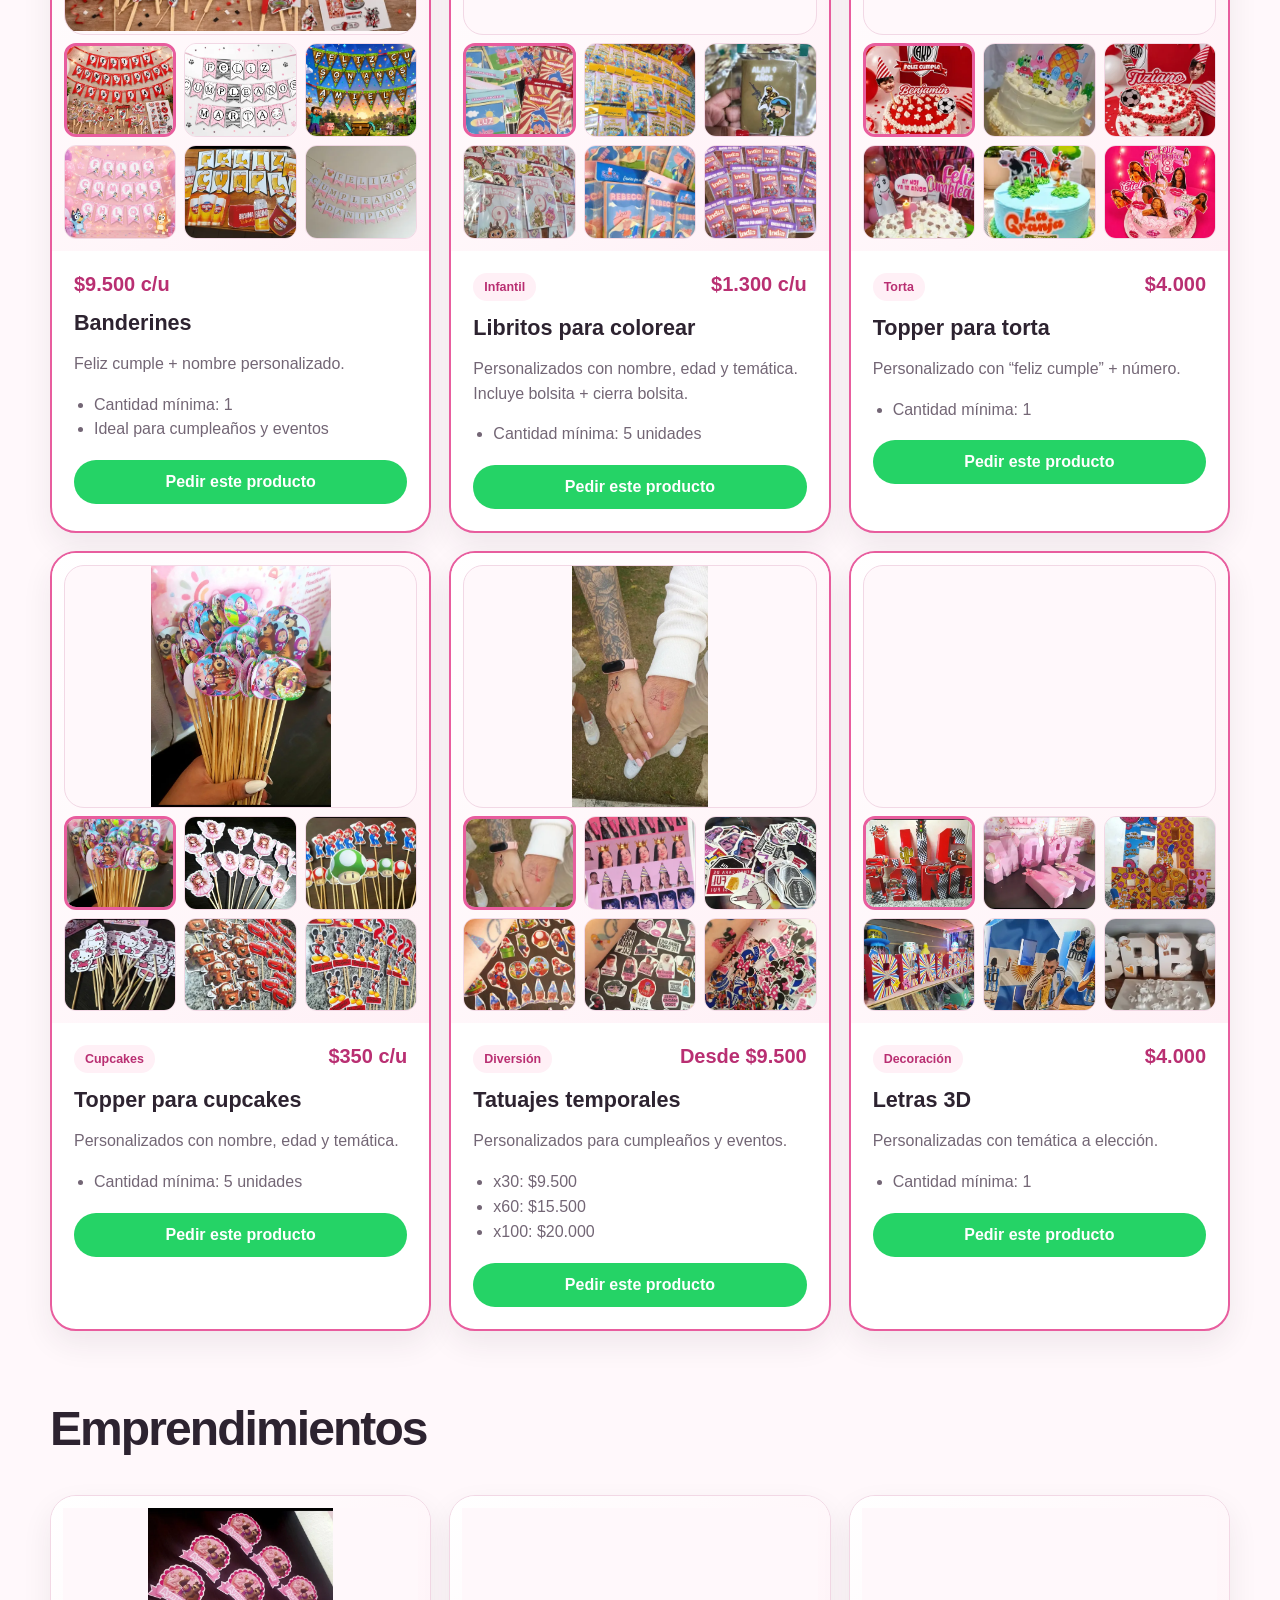
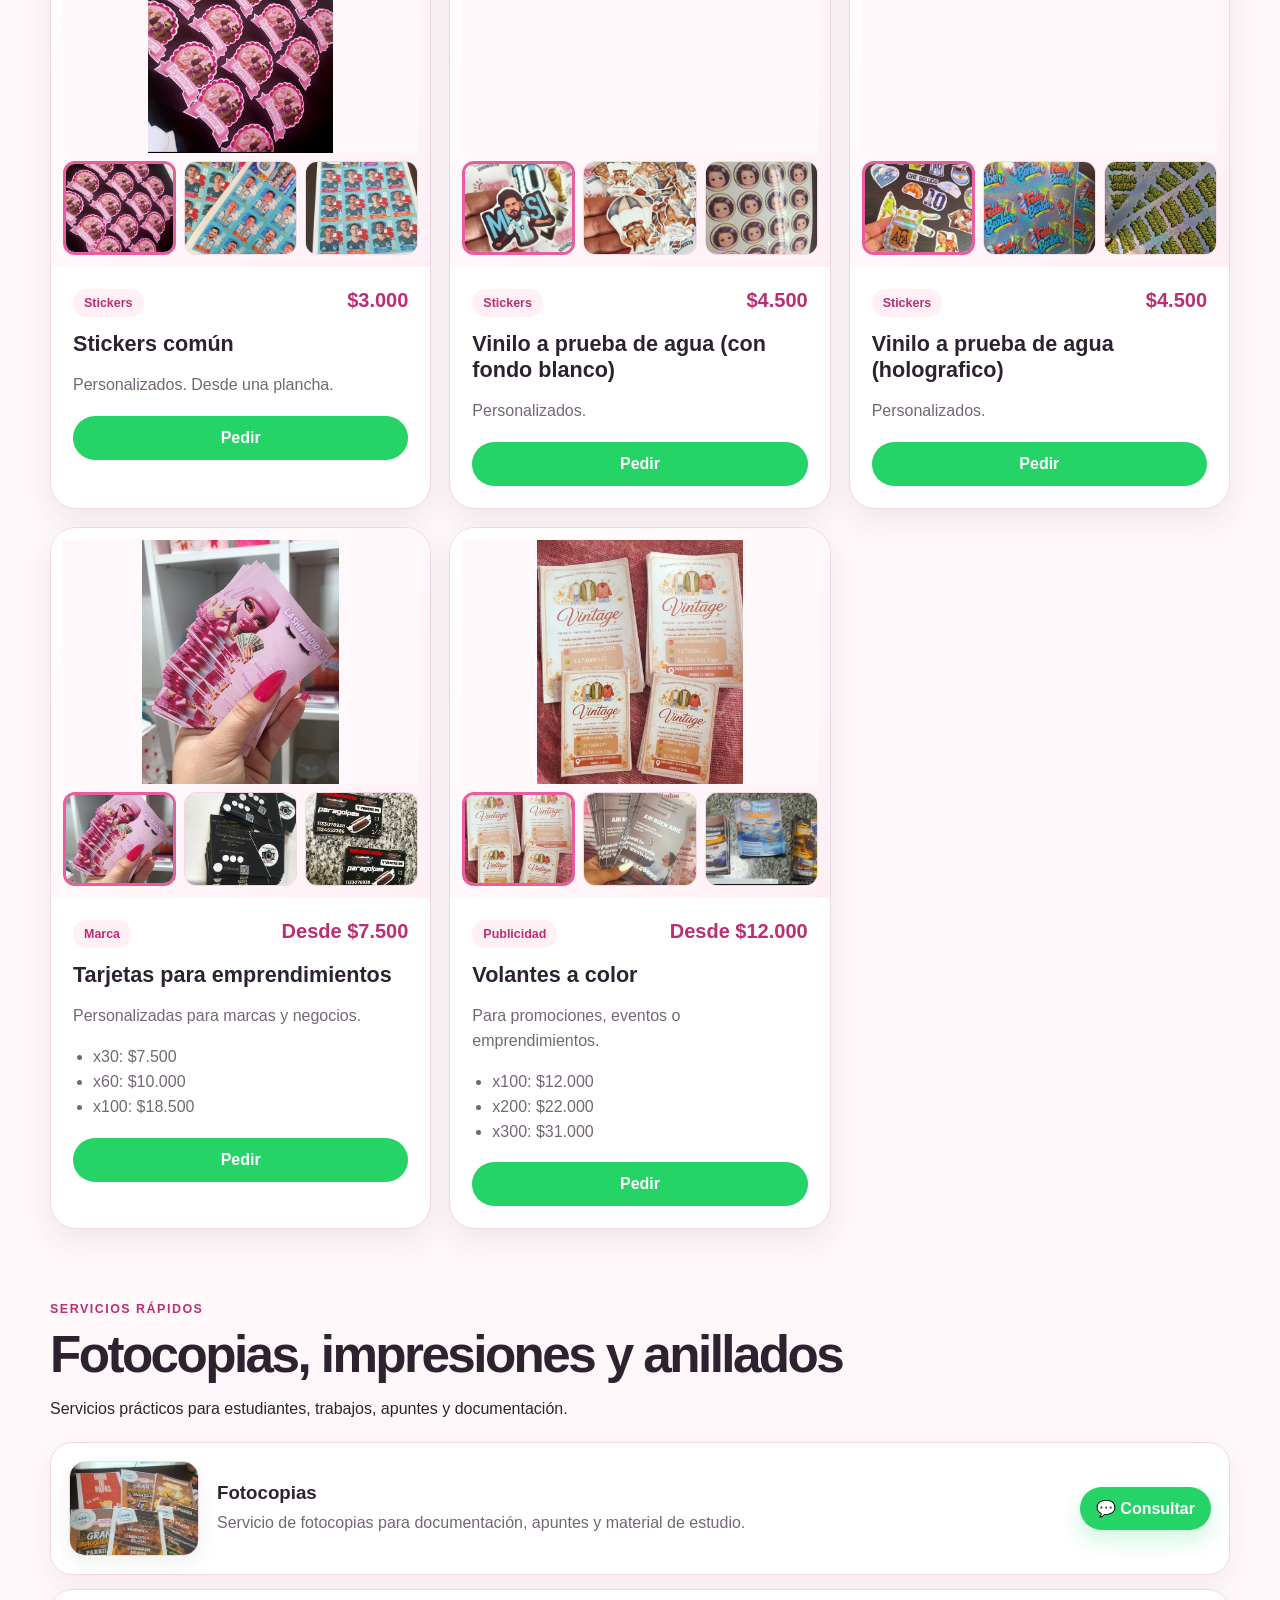
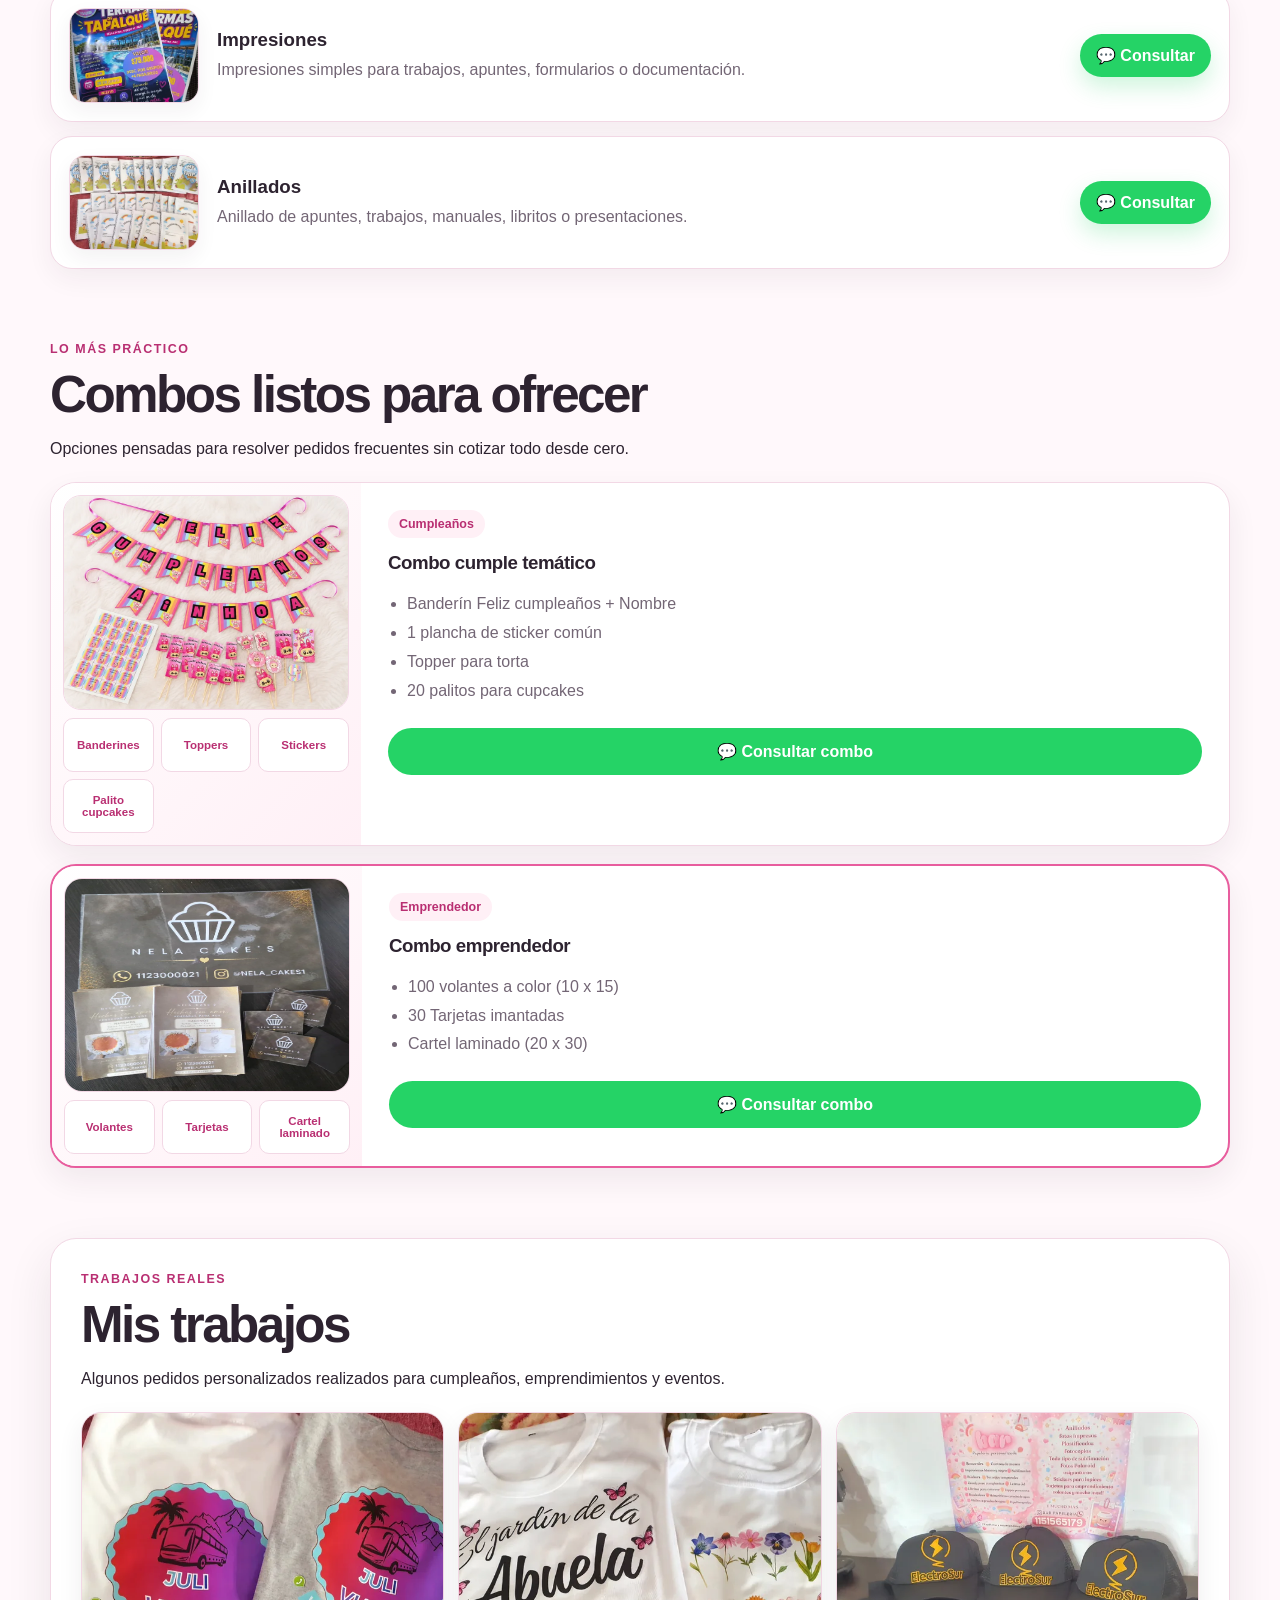
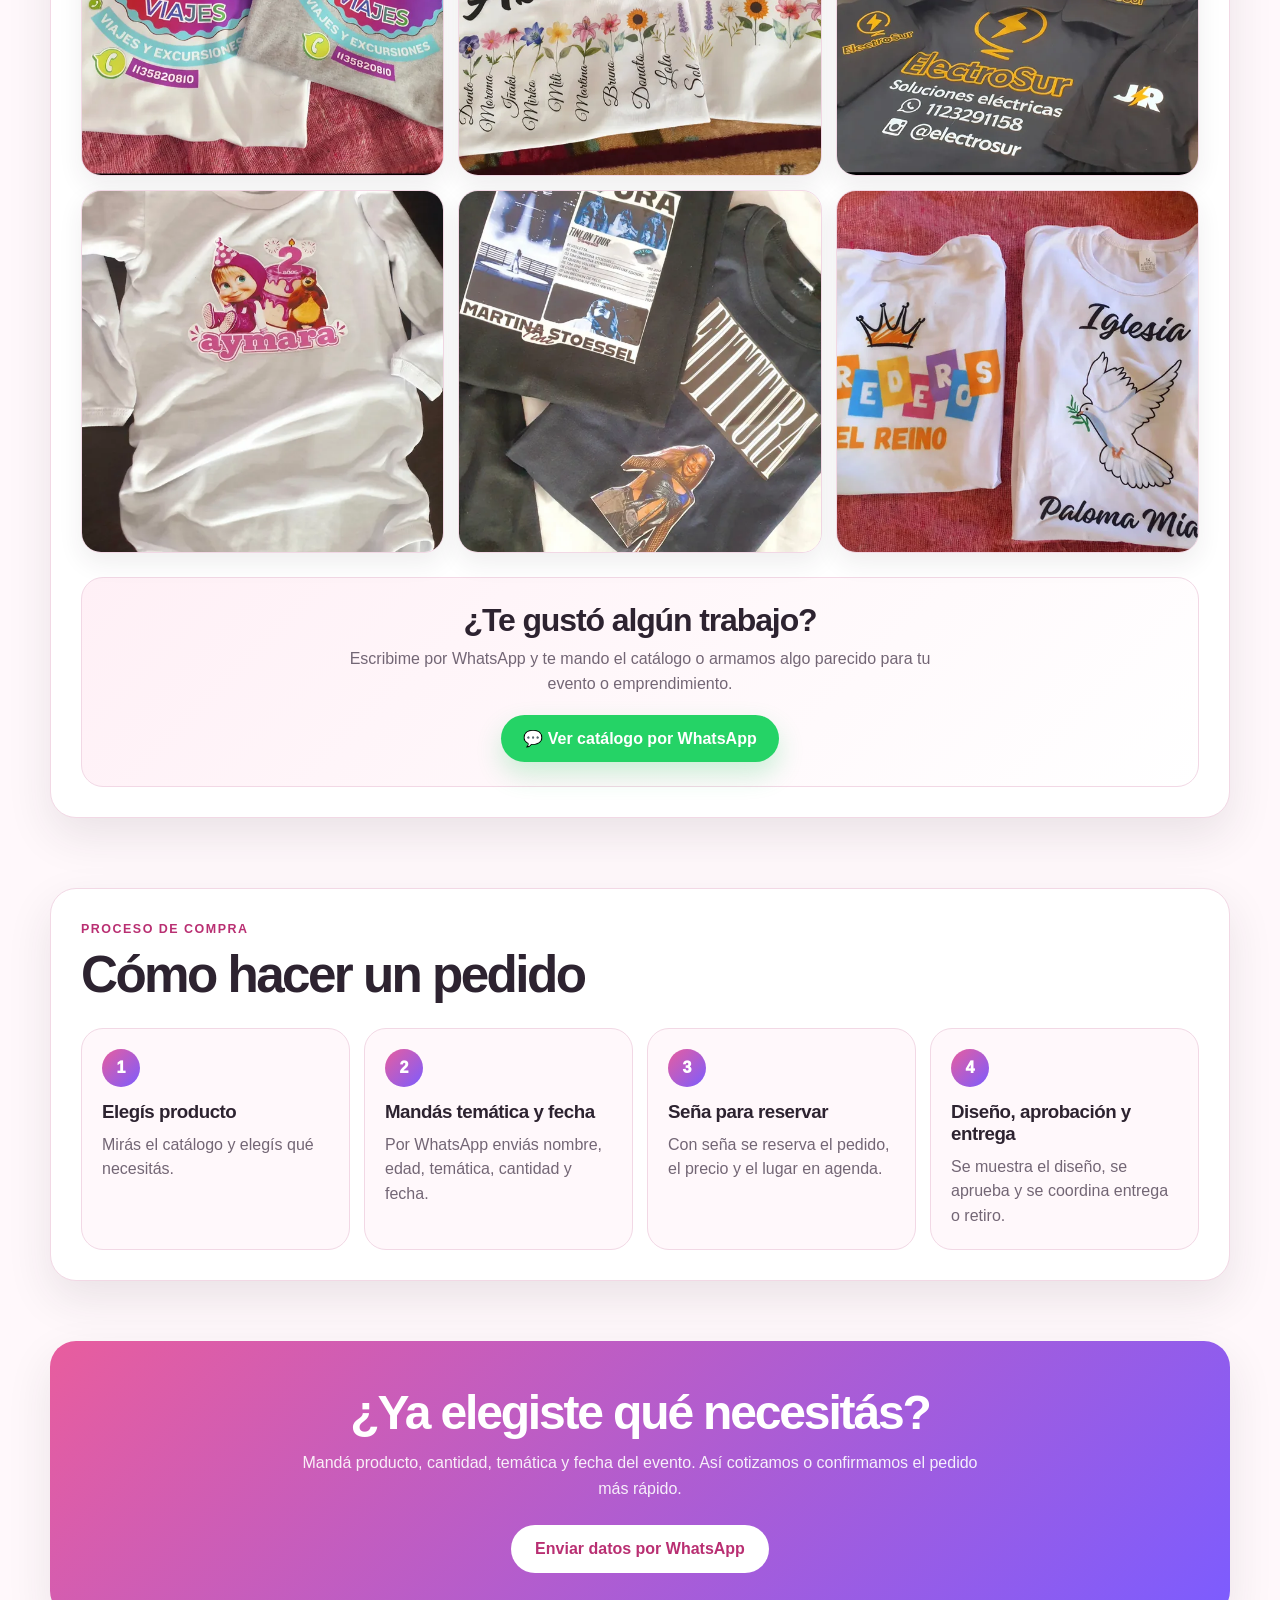
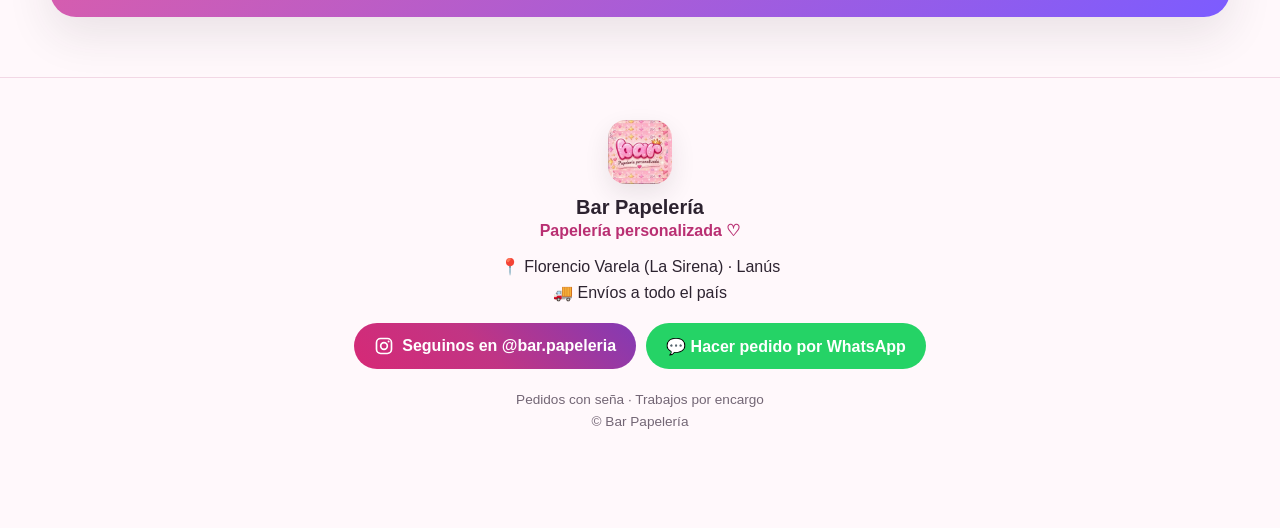
==== commit 555b4e5c: "(feat-hero-instagram-footer): agrega tarjeta estilo Instagram en el hero, título rosa en una fila pa" ====
--- a/index.html
+++ b/index.html
@@ -79,7 +79,26 @@
 
 <main>
   <section class="hero">
-    <span>Catálogo visual para enviar por WhatsApp</span>
+    <a id="heroInstagramCard" class="ig-card" href="https://www.instagram.com/bar.papeleria/" target="_blank" rel="noopener" aria-label="Seguir a @bar.papeleria en Instagram">
+      <div class="ig-card__inner">
+        <div class="ig-card__top">
+          <div class="ig-card__avatar"><img src="./img/logo-bar-sm.webp" alt="" width="64" height="64"></div>
+          <div>
+            <strong class="ig-card__user">bar.papeleria
+              <svg class="ig-card__verified" viewBox="0 0 24 24" role="img" aria-label="Cuenta verificada"><path fill="#0095f6" d="M12 1.5l2.6 1.9 3.2-.2 1 3.1 2.6 1.9-1 3.1 1 3.1-2.6 1.9-1 3.1-3.2-.2L12 22.5l-2.6-1.9-3.2.2-1-3.1-2.6-1.9 1-3.1-1-3.1 2.6-1.9 1-3.1 3.2.2z"/><path d="M8 12.3l2.7 2.7L16.2 9.5" fill="none" stroke="#fff" stroke-width="2.2" stroke-linecap="round" stroke-linejoin="round"/></svg>
+            </strong>
+            <!-- Números redondeados a mano: actualizarlos cada tanto desde el perfil de Instagram. -->
+            <div class="ig-card__stats">
+              <div><b>+140</b> publicaciones</div>
+              <div><b>+1.100</b> seguidores</div>
+              <div><b>2</b> sucursales</div>
+            </div>
+          </div>
+        </div>
+        <p class="ig-card__bio">Papelería personalizada ♡<br>📍 Florencio Varela (La Sirena) · Lanús<br>🚚 Envíos a todo el país</p>
+        <div class="ig-card__button">Seguir en Instagram</div>
+      </div>
+    </a>
     <h1>Papelería personalizada para cumpleaños, eventos y emprendimientos</h1>
     <p>
       Diseños personalizados, combos y detalles para que tu evento o emprendimiento se vea más lindo.
@@ -981,17 +1000,28 @@
 <footer class="site-footer">
   <img loading="lazy" decoding="async" class="site-footer__logo" src="./img/logo-bar-sm.webp" alt="Bar Papelería personalizada">
 
-  <div class="site-footer__brand">
-    <strong>Bar Papelería</strong>
-    <span>Papelería personalizada</span>
+  <strong class="site-footer__name">Bar Papelería</strong>
+  <span class="site-footer__tagline">Papelería personalizada ♡</span>
+
+  <p class="site-footer__places">
+    📍 Florencio Varela (La Sirena) · Lanús<br>
+    🚚 Envíos a todo el país
+  </p>
+
+  <div class="site-footer__actions">
+    <a id="footerInstagramButton" class="site-footer__btn site-footer__btn--ig" href="https://www.instagram.com/bar.papeleria/" target="_blank" rel="noopener">
+      <svg viewBox="0 0 24 24" aria-hidden="true"><rect x="3" y="3" width="18" height="18" rx="5"/><circle cx="12" cy="12" r="4"/><circle class="instagram-dot" cx="17.5" cy="6.5" r="1.2"/></svg>
+      Seguinos en @bar.papeleria
+    </a>
+
+    <a id="footerWhatsappButton" class="site-footer__btn site-footer__btn--wa" href="https://wa.me/549XXXXXXXXXX" target="_blank">
+      💬 Hacer pedido por WhatsApp
+    </a>
   </div>
 
-  <p>
-    Provincia de Buenos Aires · Pedidos con seña · Trabajos por encargo
-  </p>
-
-  <small>
-    Cumpleaños, emprendimientos, eventos, regalos personalizados e impresiones.
+  <small class="site-footer__legal">
+    Pedidos con seña · Trabajos por encargo<br>
+    © Bar Papelería
   </small>
 </footer>
 
@@ -1012,6 +1042,7 @@
 
   const topWhatsappButton = document.getElementById('topWhatsappButton');
   const finalWhatsappButton = document.getElementById('finalWhatsappButton');
+  const footerWhatsappButton = document.getElementById('footerWhatsappButton');
   const floatingWhatsappButton = document.getElementById('floating');
   const backToTopButton = document.getElementById('backToTop');
 
@@ -1025,6 +1056,10 @@
 
   if (floatingWhatsappButton) {
     floatingWhatsappButton.href = whatsappOrderUrl;
+  }
+
+  if (footerWhatsappButton) {
+    footerWhatsappButton.href = whatsappOrderUrl;
   }
 
   if (backToTopButton) {
@@ -1094,6 +1129,11 @@
         productName = 'Botón final Enviar datos por WhatsApp';
       }
 
+      if (link.id === 'footerWhatsappButton') {
+        sectionName = 'Footer';
+        productName = 'Botón footer Hacer pedido por WhatsApp';
+      }
+
       if (link.id === 'floating') {
         sectionName = 'Botón flotante';
         productName = 'Botón flotante WhatsApp';
@@ -1108,6 +1148,26 @@
   });
 
 
+
+  const footerInstagramButton = document.getElementById('footerInstagramButton');
+
+  if (footerInstagramButton) {
+    footerInstagramButton.addEventListener('click', function () {
+      trackEvent('click_instagram', {
+        ubicacion: 'footer'
+      });
+    });
+  }
+
+  const heroInstagramCard = document.getElementById('heroInstagramCard');
+
+  if (heroInstagramCard) {
+    heroInstagramCard.addEventListener('click', function () {
+      trackEvent('click_instagram', {
+        ubicacion: 'tarjeta hero'
+      });
+    });
+  }
 
   const topInstagramButton = document.getElementById('topInstagramButton');
 
--- a/estilos.css
+++ b/estilos.css
@@ -8,6 +8,7 @@
   --violet: #7c5cff;
   --green: #25d366;
   --border: #f2d8e5;
+  --brand-gradient: linear-gradient(135deg, #e3157f, #c2116b);
   --shadow: 0 18px 45px rgba(45, 35, 48, 0.10);
   --radius: 26px;
 }
@@ -143,24 +144,123 @@
 .hero {
   text-align: center;
   padding: 55px 10px 30px;
-}
-
-.hero span {
-  display: inline-block;
-  padding: 9px 15px;
-  border-radius: 999px;
-  background: white;
-  border: 1px solid var(--border);
-  color: var(--primary-dark);
+  container-type: inline-size;
+}
+
+/* Tarjeta estilo perfil de Instagram (reemplaza la etiqueta del hero) */
+.ig-card {
+  display: block;
+  max-width: 420px;
+  margin: 0 auto;
+  padding: 8px;
+  border-radius: 26px;
+  text-align: left;
+  color: var(--text);
+  background:
+    radial-gradient(circle at 12% 20%, rgba(255, 255, 255, .55) 0 2px, transparent 3px),
+    radial-gradient(circle at 78% 15%, rgba(255, 255, 255, .5) 0 3px, transparent 4px),
+    radial-gradient(circle at 90% 70%, rgba(255, 255, 255, .45) 0 2px, transparent 3px),
+    radial-gradient(circle at 30% 85%, rgba(255, 255, 255, .5) 0 3px, transparent 4px),
+    radial-gradient(circle at 55% 40%, rgba(255, 210, 235, .6) 0 6px, transparent 9px),
+    radial-gradient(circle at 5% 60%, rgba(255, 180, 220, .7) 0 8px, transparent 12px),
+    linear-gradient(135deg, #e3157f, #ff4fa3 45%, #c2116b);
+  box-shadow: 0 14px 30px rgba(194, 17, 107, .22);
+  transition: transform .18s ease, box-shadow .18s ease;
+}
+
+.ig-card:hover {
+  transform: translateY(-2px);
+  box-shadow: 0 18px 36px rgba(194, 17, 107, .3);
+}
+
+.ig-card__inner {
+  padding: 12px 12px 10px;
+  border-radius: 18px;
+  background: #fff;
+}
+
+.ig-card__top {
+  display: flex;
+  align-items: center;
+  gap: 12px;
+}
+
+.ig-card__avatar {
+  flex: none;
+  width: 60px;
+  height: 60px;
+  padding: 3px;
+  border-radius: 50%;
+  background: linear-gradient(45deg, #f9a03f, #d62976, #833ab4);
+}
+
+.ig-card__avatar img {
+  width: 100%;
+  height: 100%;
+  border: 3px solid #fff;
+  border-radius: 50%;
+  object-fit: cover;
+}
+
+.ig-card__user {
+  display: flex;
+  align-items: center;
+  gap: 5px;
+  font-size: 1rem;
+}
+
+.ig-card__verified {
+  width: 18px;
+  height: 18px;
+  flex: none;
+}
+
+.ig-card__stats {
+  display: grid;
+  grid-template-columns: repeat(3, auto);
+  justify-content: start;
+  gap: 14px;
+  margin-top: 4px;
+  font-size: .72rem;
+  line-height: 1.15;
+  color: var(--muted);
+}
+
+.ig-card__stats b {
+  display: block;
+  font-size: 1rem;
+  color: var(--text);
+}
+
+.hero .ig-card__bio {
+  margin: 10px 0;
+  font-size: .82rem;
+  line-height: 1.45;
+  color: var(--text);
+}
+
+.ig-card__button {
+  display: flex;
+  justify-content: center;
+  padding: 10px;
+  border-radius: 12px;
+  background: linear-gradient(45deg, #d62976, #c13584 45%, #833ab4);
+  color: #fff;
+  font-size: .92rem;
   font-weight: 900;
 }
 
 .hero h1 {
   max-width: 900px;
-  margin: 18px auto;
+  margin: 22px auto 18px;
   font-size: clamp(2.4rem, 7vw, 5rem);
   line-height: .95;
   letter-spacing: -0.06em;
+  color: var(--primary-dark);
+  background: var(--brand-gradient);
+  -webkit-background-clip: text;
+  background-clip: text;
+  -webkit-text-fill-color: transparent;
 }
 
 .hero p {
@@ -810,27 +910,6 @@
   margin-top: 20px;
 }
 
-.site-footer strong {
-  display: inline-block;
-  color: var(--text);
-  font-weight: 900;
-}
-
-.site-footer span {
-  color: var(--muted);
-}
-
-.site-footer p {
-  margin: 14px 0 8px;
-  line-height: 1.6;
-}
-
-.site-footer small {
-  display: block;
-  color: var(--muted);
-  line-height: 1.5;
-}
-
 .site-footer__logo {
   width: 64px;
   height: 64px;
@@ -840,12 +919,77 @@
   box-shadow: 0 10px 24px rgba(45, 35, 48, .10);
 }
 
-.site-footer__brand {
+.site-footer__name {
+  display: block;
+  color: var(--text);
+  font-size: 1.25rem;
+  font-weight: 900;
+}
+
+.site-footer__tagline {
+  display: block;
+  margin-top: 2px;
+  color: var(--primary-dark);
+  font-weight: 700;
+}
+
+.site-footer__places {
+  margin: 14px 0 18px;
+  color: var(--text);
+  line-height: 1.6;
+}
+
+.site-footer__actions {
   display: flex;
   justify-content: center;
-  align-items: baseline;
-  gap: 6px;
+  gap: 10px;
   flex-wrap: wrap;
+}
+
+.site-footer__btn {
+  display: inline-flex;
+  align-items: center;
+  justify-content: center;
+  gap: 8px;
+  padding: 13px 20px;
+  border-radius: 999px;
+  color: #fff;
+  font-weight: 900;
+  transition: transform .18s ease;
+}
+
+.site-footer__btn:hover {
+  transform: translateY(-1px);
+}
+
+.site-footer__btn--ig {
+  background: linear-gradient(45deg, #d62976, #c13584 45%, #833ab4);
+}
+
+.site-footer__btn--ig svg {
+  width: 20px;
+  height: 20px;
+  flex: none;
+  fill: none;
+  stroke: currentColor;
+  stroke-width: 2;
+}
+
+.site-footer__btn--ig svg .instagram-dot {
+  fill: currentColor;
+  stroke: none;
+}
+
+.site-footer__btn--wa {
+  background: var(--green);
+}
+
+.site-footer__legal {
+  display: block;
+  margin-top: 20px;
+  font-size: .85rem;
+  line-height: 1.6;
+  color: var(--muted);
 }
 
 .price-grid .price-item {
@@ -1010,7 +1154,18 @@
   }
 
   .hero {
-    padding-top: 28px;
+    padding-top: 20px;
+  }
+
+  /* En celular el título va en una sola fila: el tamaño acompaña el ancho
+     de la pantalla para que entre completo, alineado con la tarjeta. */
+  .hero h1 {
+    margin: 16px auto 8px;
+    font-size: calc((100vw - 44px) / 33.5);
+    font-size: calc(min(100cqi, 420px) / 33.8);
+    line-height: 1.3;
+    letter-spacing: -0.01em;
+    white-space: nowrap;
   }
 
   .how {
@@ -1162,6 +1317,13 @@
 
   .instagram-text {
     display: none;
+  }
+
+  .site-footer__actions {
+    flex-direction: column;
+    align-items: stretch;
+    max-width: 340px;
+    margin: 0 auto;
   }
 
   .instagram {
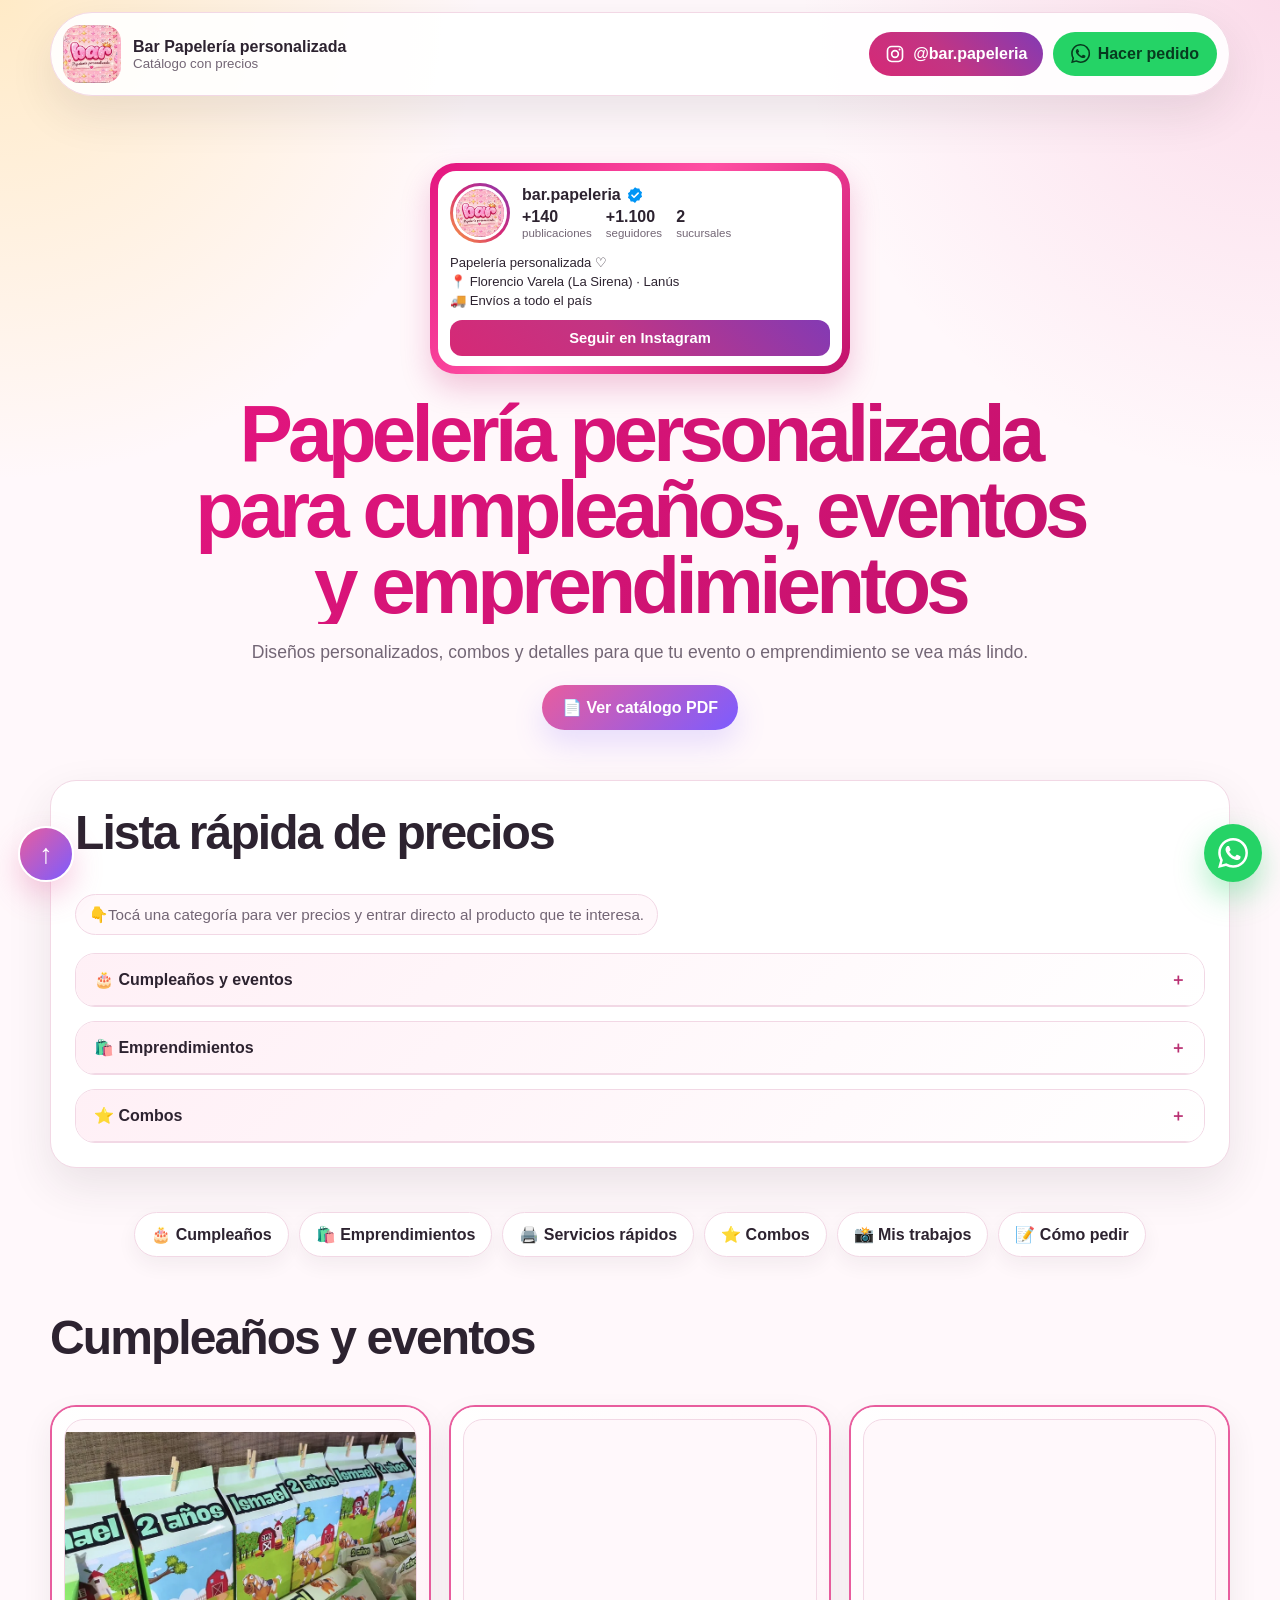
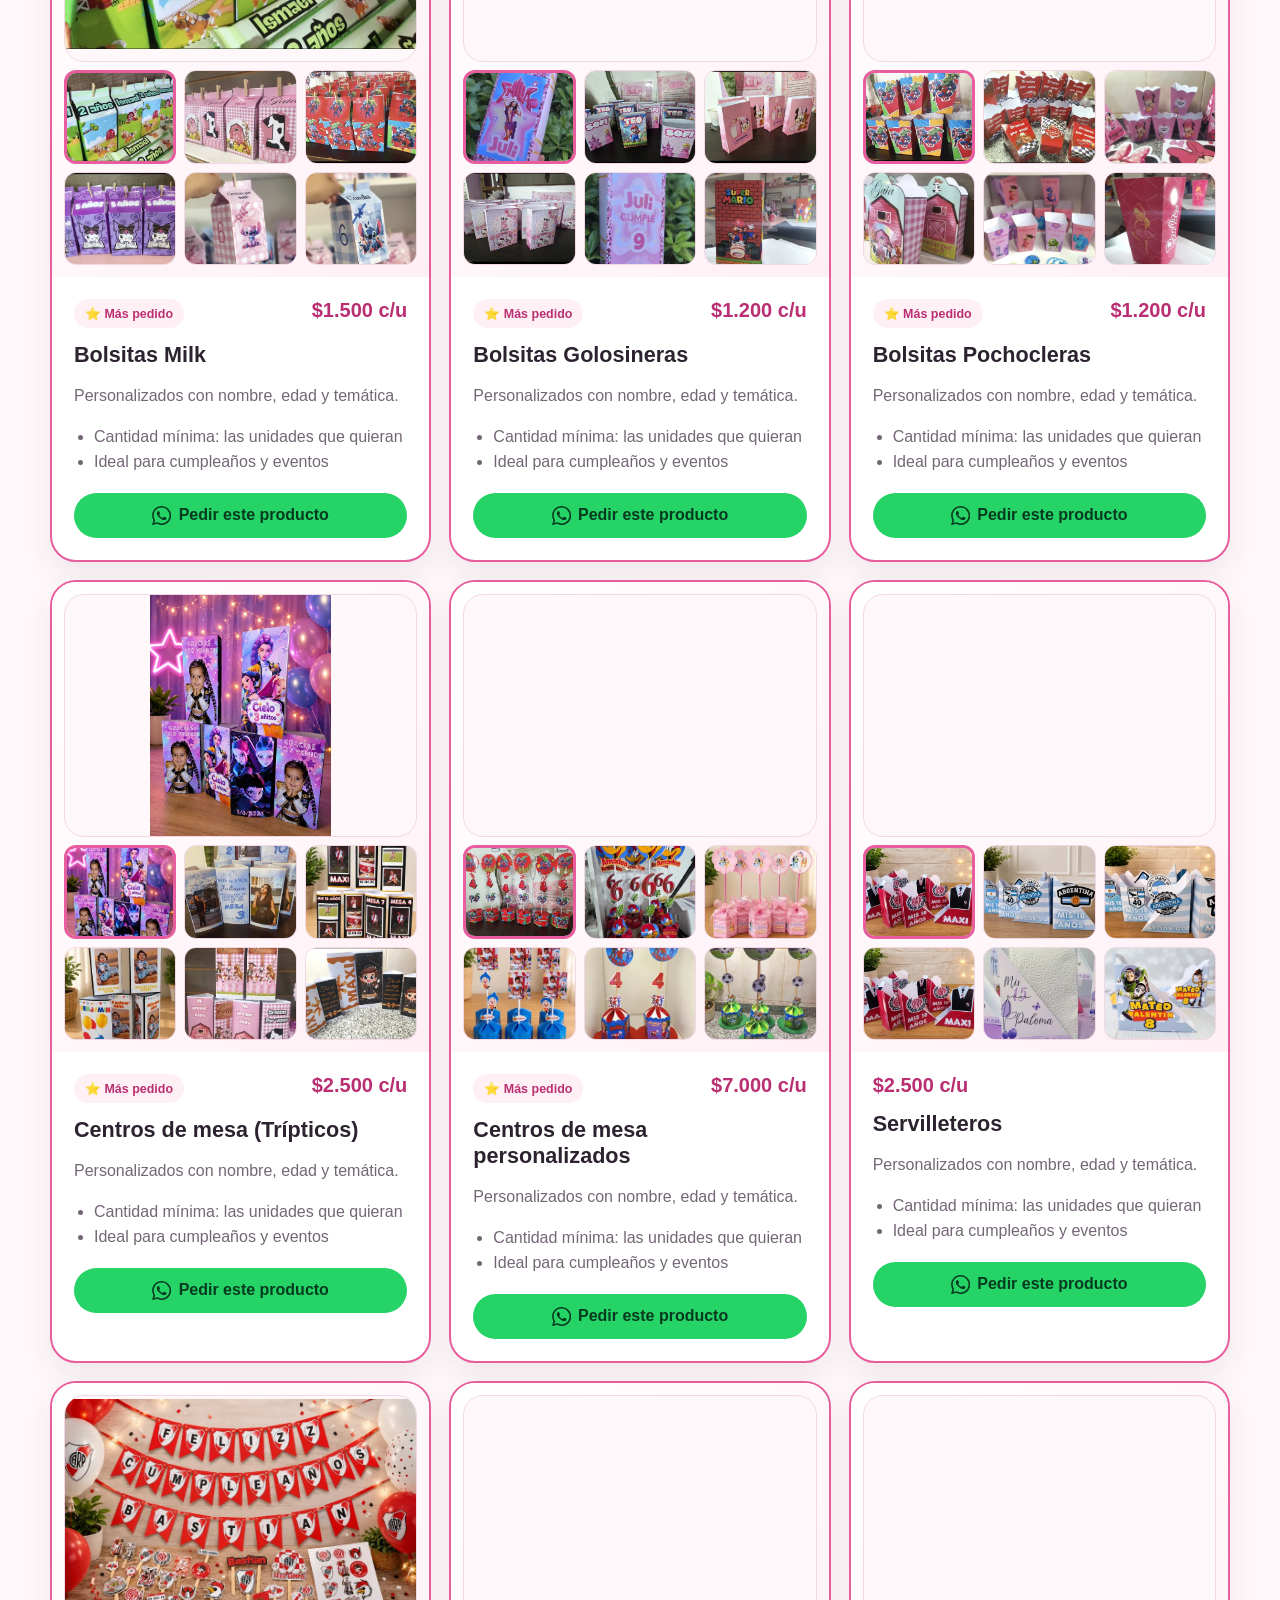
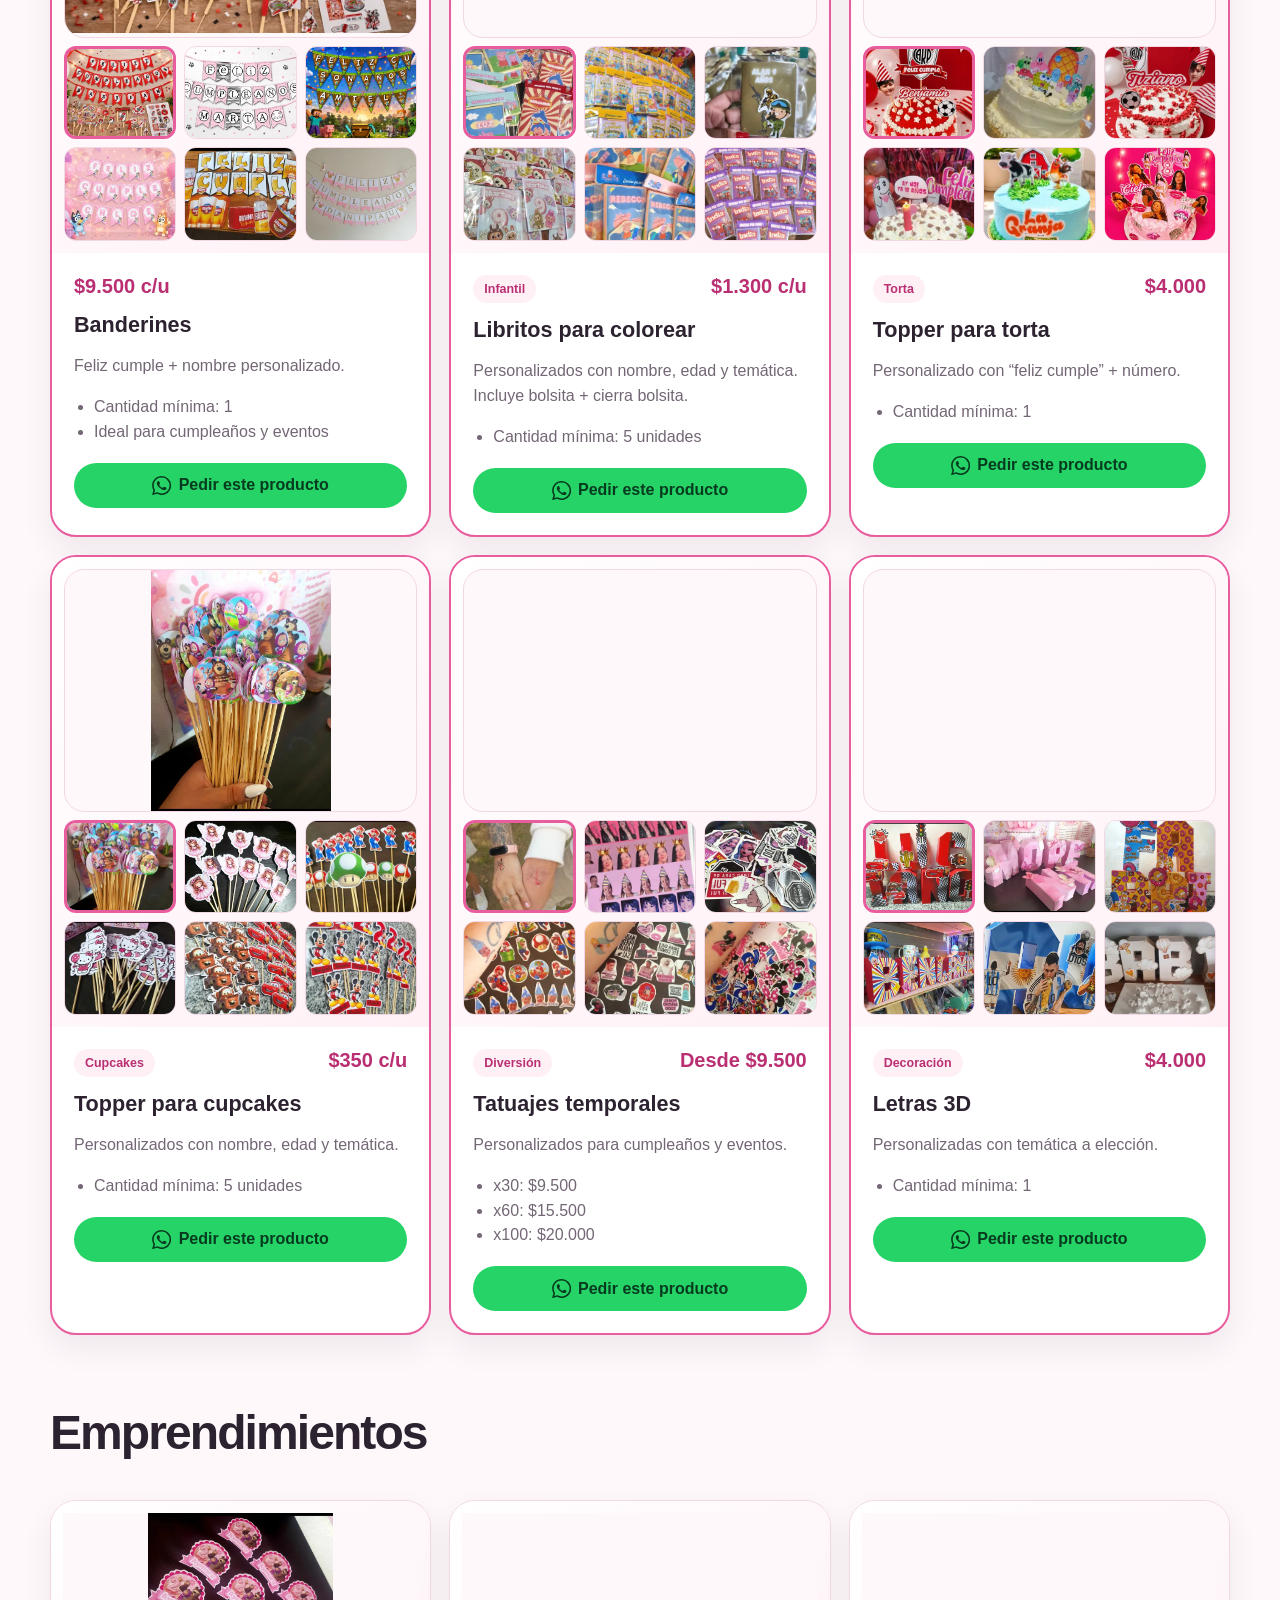
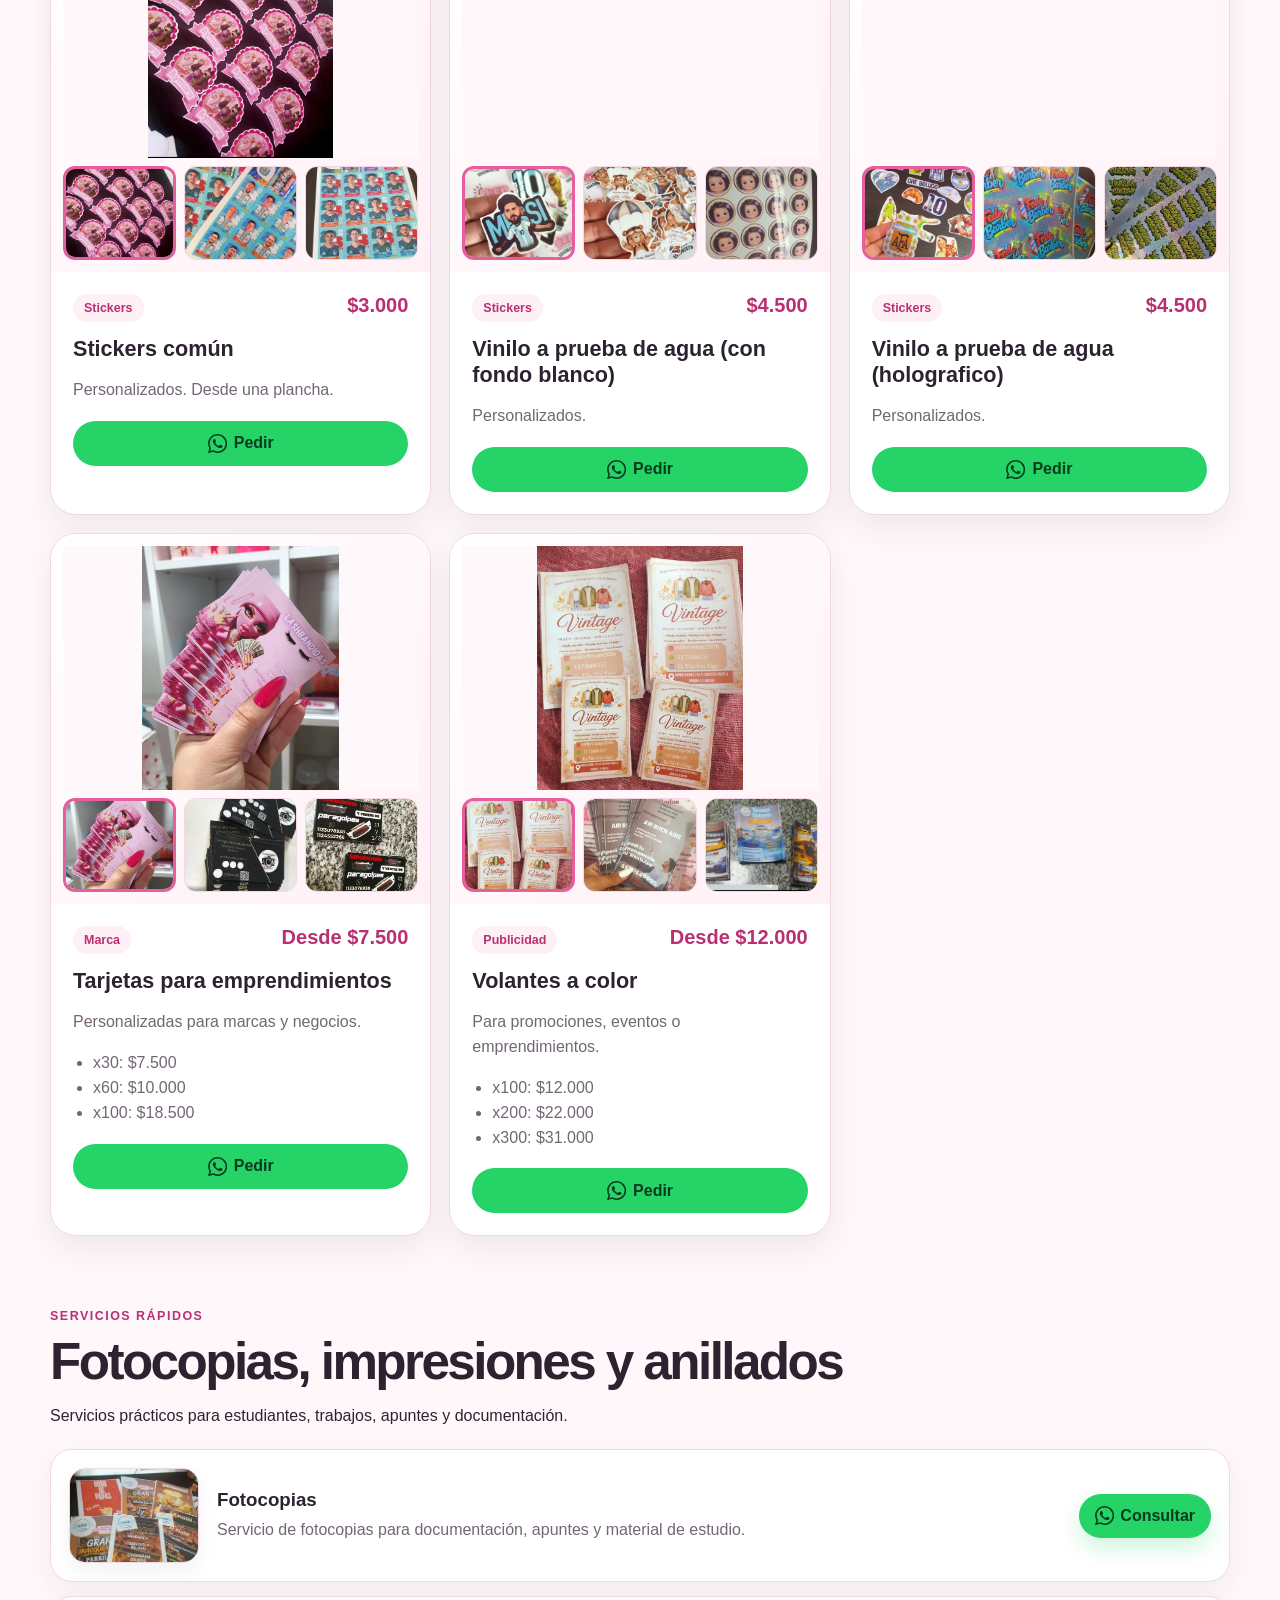
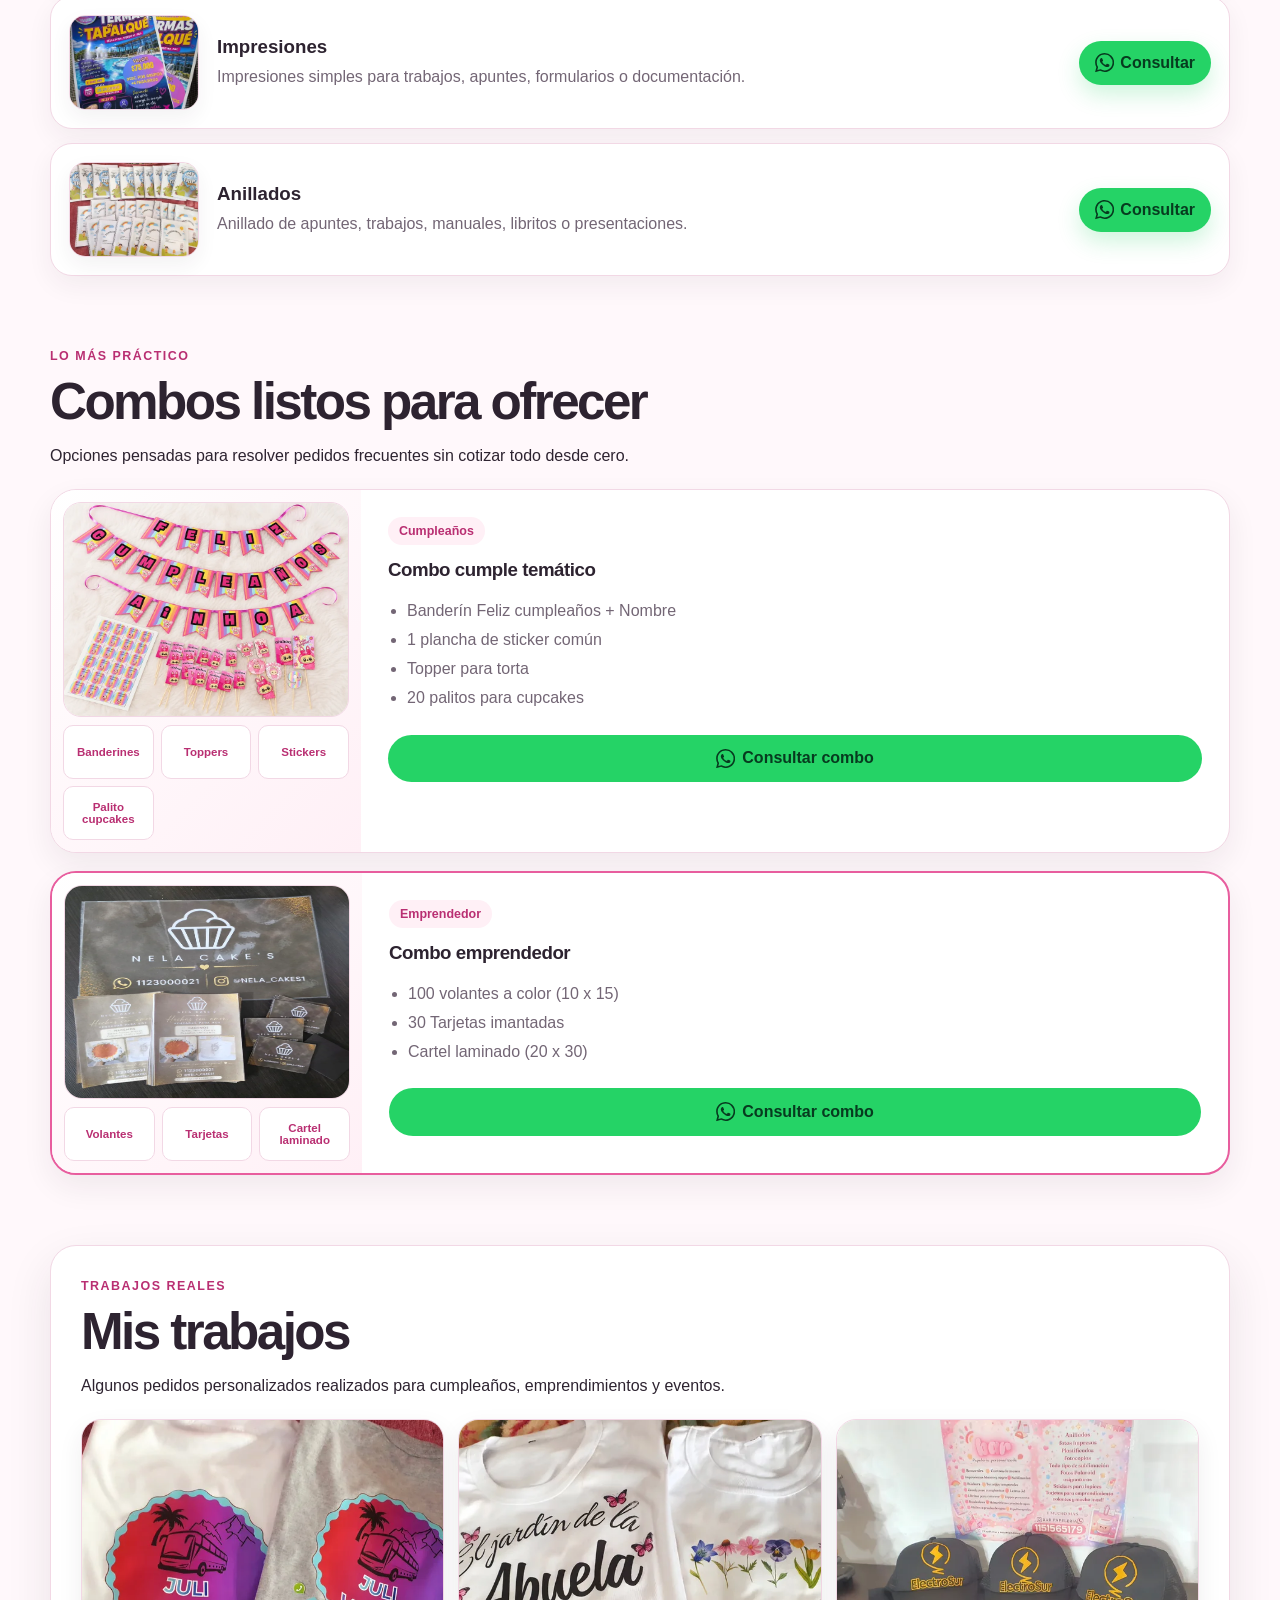
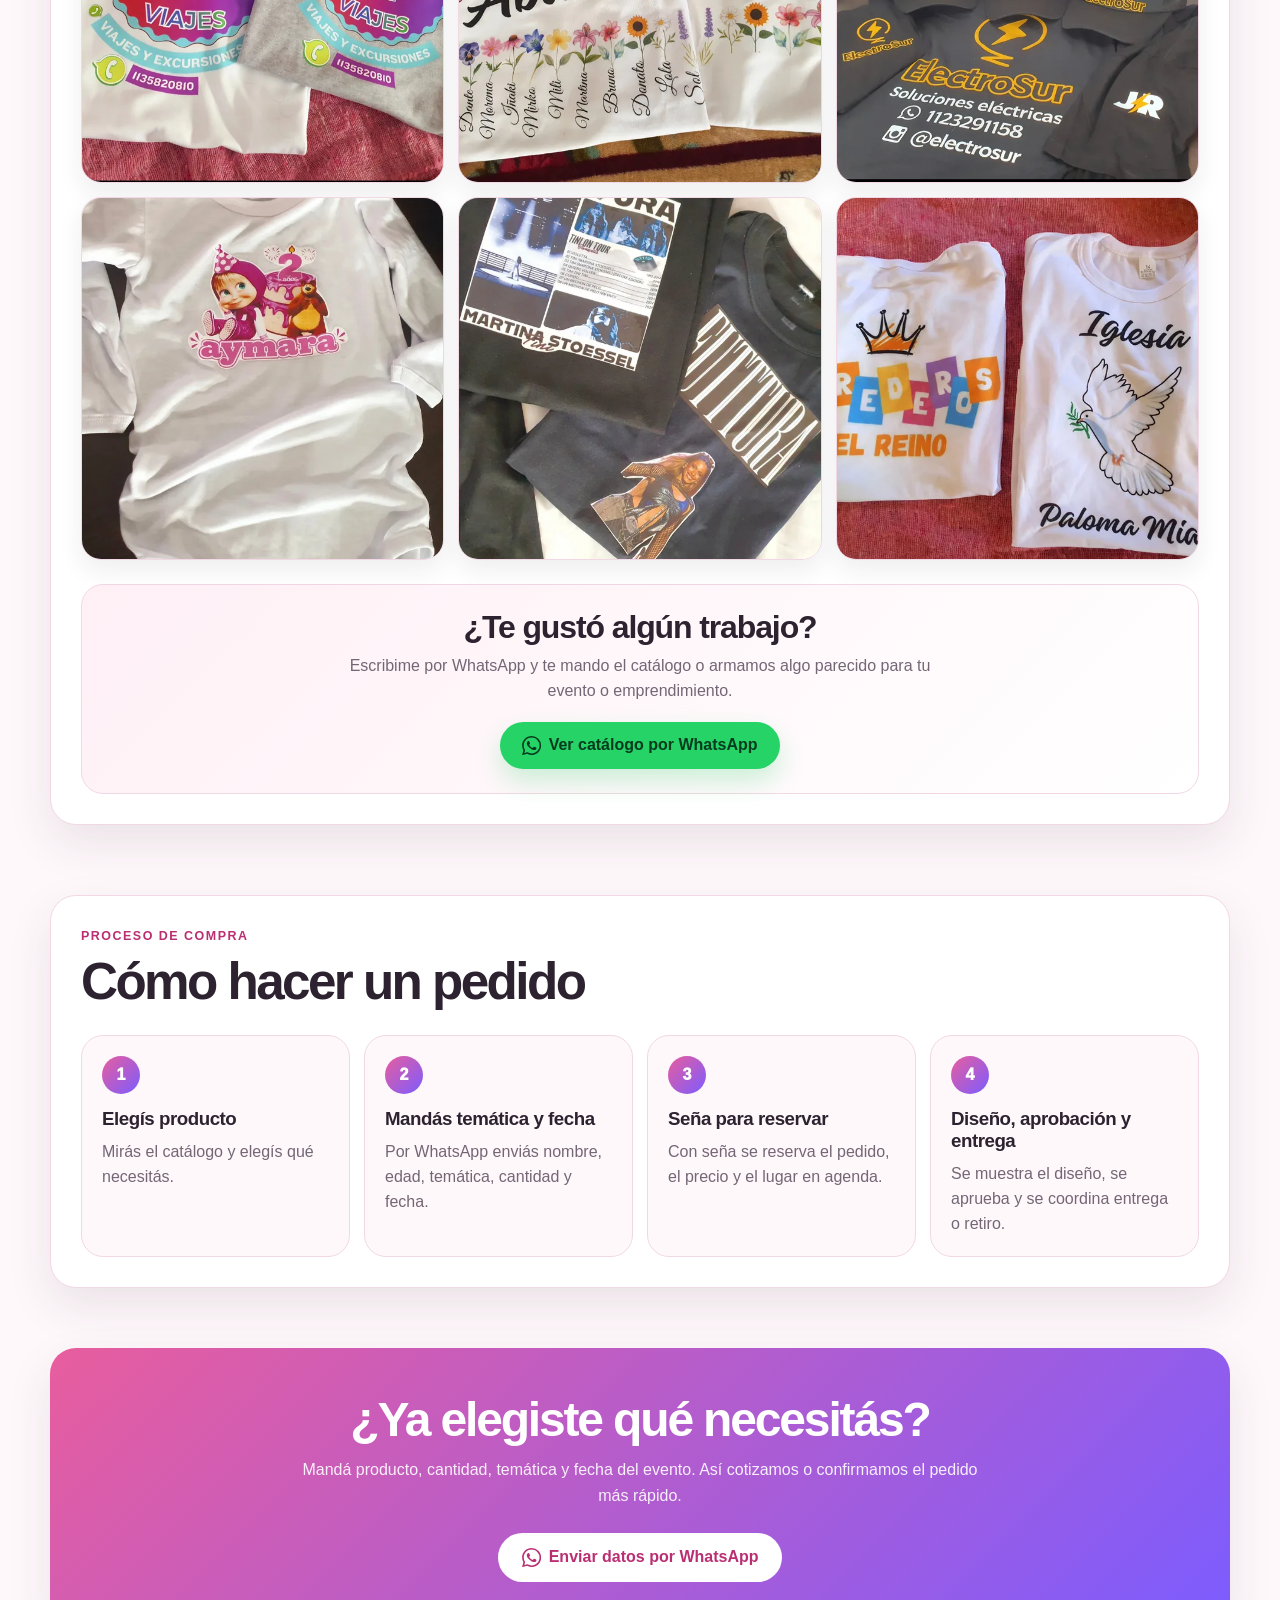
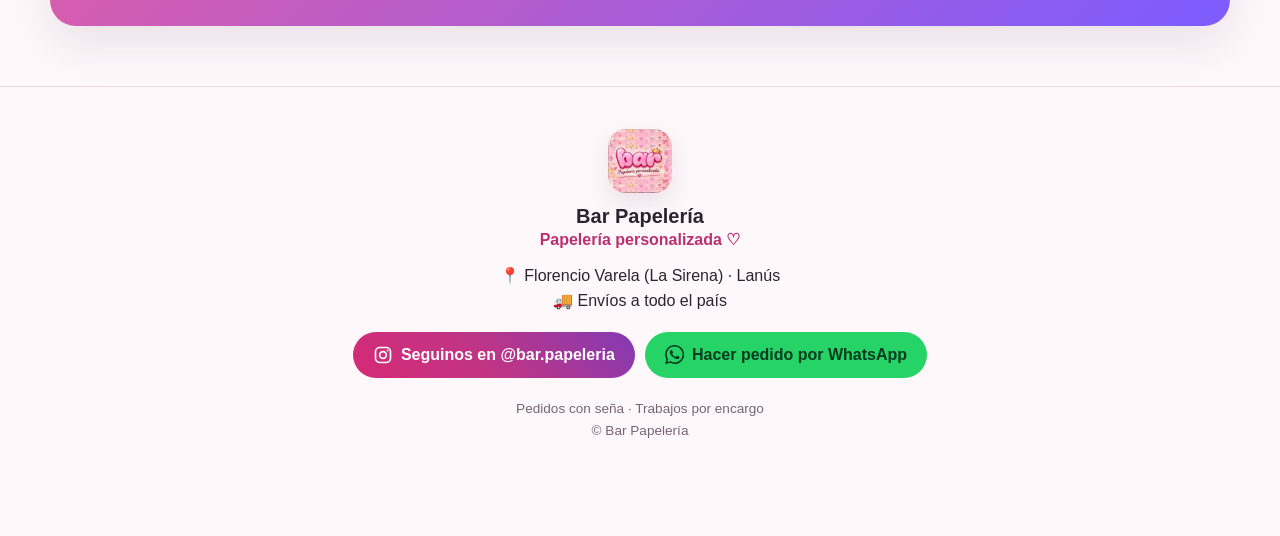
==== commit 29aeda79: "(feat-botones-whatsapp-contraste): texto oscuro sobre el verde WhatsApp e ícono de WhatsApp en todos" ====
--- a/index.html
+++ b/index.html
@@ -55,6 +55,11 @@
 </head>
 <body>
 
+<!-- Ícono de WhatsApp (se reutiliza en todos los botones de pedido) -->
+<svg width="0" height="0" style="position:absolute" aria-hidden="true" focusable="false">
+  <symbol id="icon-whatsapp" viewBox="0 0 24 24"><path d="M17.472 14.382c-.297-.149-1.758-.867-2.03-.967-.273-.099-.471-.148-.67.15-.197.297-.767.966-.94 1.164-.173.199-.347.223-.644.075-.297-.15-1.255-.463-2.39-1.475-.883-.788-1.48-1.761-1.653-2.059-.173-.297-.018-.458.13-.606.134-.133.298-.347.446-.52.149-.174.198-.298.298-.497.099-.198.05-.371-.025-.52-.075-.149-.669-1.612-.916-2.207-.242-.579-.487-.5-.669-.51-.173-.008-.371-.01-.57-.01-.198 0-.52.074-.792.372-.272.297-1.04 1.016-1.04 2.479 0 1.462 1.065 2.875 1.213 3.074.149.198 2.096 3.2 5.077 4.487.709.306 1.262.489 1.694.625.712.227 1.36.195 1.871.118.571-.085 1.758-.719 2.006-1.413.248-.694.248-1.289.173-1.413-.074-.124-.272-.198-.57-.347m-5.421 7.403h-.004a9.87 9.87 0 01-5.031-1.378l-.361-.214-3.741.982.998-3.648-.235-.374a9.86 9.86 0 01-1.51-5.26c.001-5.45 4.436-9.884 9.888-9.884 2.64 0 5.122 1.03 6.988 2.898a9.825 9.825 0 012.893 6.994c-.003 5.45-4.437 9.884-9.885 9.884m8.413-18.297A11.815 11.815 0 0012.05 0C5.495 0 .16 5.335.157 11.892c0 2.096.547 4.142 1.588 5.945L.057 24l6.305-1.654a11.882 11.882 0 005.683 1.448h.005c6.554 0 11.89-5.335 11.893-11.893a11.821 11.821 0 00-3.48-8.413Z"/></symbol>
+</svg>
+
 <header id="inicio" class="topbar">
   <div class="brand">
     <img class="logo-img" src="./img/logo-bar-sm.webp" alt="Bar Papelería personalizada">
@@ -71,6 +76,7 @@
     </a>
 
     <a id="topWhatsappButton" class="whatsapp" href="https://wa.me/549XXXXXXXXXX" target="_blank">
+      <svg class="wa-icon" aria-hidden="true"><use href="#icon-whatsapp"/></svg>
       <span class="whatsapp-text-full">Hacer pedido</span>
       <span class="whatsapp-text-short">Pedir</span>
     </a>
@@ -79,7 +85,7 @@
 
 <main>
   <section class="hero">
-    <a id="heroInstagramCard" class="ig-card" href="https://www.instagram.com/bar.papeleria/" target="_blank" rel="noopener" aria-label="Seguir a @bar.papeleria en Instagram">
+    <a id="heroInstagramCard" class="ig-card" href="https://www.instagram.com/bar.papeleria/" target="_blank" rel="noopener">
       <div class="ig-card__inner">
         <div class="ig-card__top">
           <div class="ig-card__avatar"><img src="./img/logo-bar-sm.webp" alt="" width="64" height="64"></div>
@@ -303,7 +309,7 @@
             <li>Cantidad mínima: las unidades que quieran</li>
             <li>Ideal para cumpleaños y eventos</li>
           </ul>
-          <a href="https://wa.me/549XXXXXXXXXX?text=Hola! Quiero pedir Bolsitas Milk." target="_blank">Pedir este producto</a>
+          <a href="https://wa.me/549XXXXXXXXXX?text=Hola! Quiero pedir Bolsitas Milk." target="_blank"><svg class="wa-icon" aria-hidden="true"><use href="#icon-whatsapp"/></svg> Pedir este producto</a>
         </div>
       </article>
 
@@ -330,7 +336,7 @@
             <li>Cantidad mínima: las unidades que quieran</li>
             <li>Ideal para cumpleaños y eventos</li>
           </ul>
-          <a href="https://wa.me/549XXXXXXXXXX?text=Hola! Quiero pedir Bolsitas Golosineras." target="_blank">Pedir este producto</a>
+          <a href="https://wa.me/549XXXXXXXXXX?text=Hola! Quiero pedir Bolsitas Golosineras." target="_blank"><svg class="wa-icon" aria-hidden="true"><use href="#icon-whatsapp"/></svg> Pedir este producto</a>
         </div>
       </article>
 
@@ -357,7 +363,7 @@
             <li>Cantidad mínima: las unidades que quieran</li>
             <li>Ideal para cumpleaños y eventos</li>
           </ul>
-          <a href="https://wa.me/549XXXXXXXXXX?text=Hola! Quiero pedir Bolsitas Pochocleras." target="_blank">Pedir este producto</a>
+          <a href="https://wa.me/549XXXXXXXXXX?text=Hola! Quiero pedir Bolsitas Pochocleras." target="_blank"><svg class="wa-icon" aria-hidden="true"><use href="#icon-whatsapp"/></svg> Pedir este producto</a>
         </div>
       </article>
 
@@ -384,7 +390,7 @@
             <li>Cantidad mínima: las unidades que quieran</li>
             <li>Ideal para cumpleaños y eventos</li>
           </ul>
-          <a href="https://wa.me/549XXXXXXXXXX?text=Hola! Quiero pedir centros de mesa (Tríptico)." target="_blank">Pedir este producto</a>
+          <a href="https://wa.me/549XXXXXXXXXX?text=Hola! Quiero pedir centros de mesa (Tríptico)." target="_blank"><svg class="wa-icon" aria-hidden="true"><use href="#icon-whatsapp"/></svg> Pedir este producto</a>
         </div>
       </article>
 
@@ -411,7 +417,7 @@
             <li>Cantidad mínima: las unidades que quieran</li>
             <li>Ideal para cumpleaños y eventos</li>
           </ul>
-          <a href="https://wa.me/549XXXXXXXXXX?text=Hola! Quiero pedir centros de mesa personalizados." target="_blank">Pedir este producto</a>
+          <a href="https://wa.me/549XXXXXXXXXX?text=Hola! Quiero pedir centros de mesa personalizados." target="_blank"><svg class="wa-icon" aria-hidden="true"><use href="#icon-whatsapp"/></svg> Pedir este producto</a>
         </div>
       </article>
 
@@ -437,7 +443,7 @@
             <li>Cantidad mínima: las unidades que quieran</li>
             <li>Ideal para cumpleaños y eventos</li>
           </ul>
-          <a href="https://wa.me/549XXXXXXXXXX?text=Hola! Quiero pedir servilleteros personalizados." target="_blank">Pedir este producto</a>
+          <a href="https://wa.me/549XXXXXXXXXX?text=Hola! Quiero pedir servilleteros personalizados." target="_blank"><svg class="wa-icon" aria-hidden="true"><use href="#icon-whatsapp"/></svg> Pedir este producto</a>
         </div>
       </article>
 
@@ -463,7 +469,7 @@
             <li>Cantidad mínima: 1</li>
             <li>Ideal para cumpleaños y eventos</li>
           </ul>
-          <a href="https://wa.me/549XXXXXXXXXX?text=Hola! Quiero pedir banderines personalizados." target="_blank">Pedir este producto</a>
+          <a href="https://wa.me/549XXXXXXXXXX?text=Hola! Quiero pedir banderines personalizados." target="_blank"><svg class="wa-icon" aria-hidden="true"><use href="#icon-whatsapp"/></svg> Pedir este producto</a>
         </div>
       </article>
 
@@ -496,7 +502,7 @@
           </ul>
 
           <a href="https://wa.me/549XXXXXXXXXX?text=Hola! Quiero pedir libritos para colorear." target="_blank">
-            Pedir este producto
+            <svg class="wa-icon" aria-hidden="true"><use href="#icon-whatsapp"/></svg> Pedir este producto
           </a>
         </div>
       </article>
@@ -530,7 +536,7 @@
           </ul>
 
           <a href="https://wa.me/549XXXXXXXXXX?text=Hola! Quiero pedir topper para torta." target="_blank">
-            Pedir este producto
+            <svg class="wa-icon" aria-hidden="true"><use href="#icon-whatsapp"/></svg> Pedir este producto
           </a>
         </div>
       </article>
@@ -564,7 +570,7 @@
           </ul>
 
           <a href="https://wa.me/549XXXXXXXXXX?text=Hola! Quiero pedir toppers para cupcakes." target="_blank">
-            Pedir este producto
+            <svg class="wa-icon" aria-hidden="true"><use href="#icon-whatsapp"/></svg> Pedir este producto
           </a>
         </div>
       </article>
@@ -600,7 +606,7 @@
           </ul>
 
           <a href="https://wa.me/549XXXXXXXXXX?text=Hola! Quiero pedir tatuajes temporales." target="_blank">
-            Pedir este producto
+            <svg class="wa-icon" aria-hidden="true"><use href="#icon-whatsapp"/></svg> Pedir este producto
           </a>
         </div>
       </article>
@@ -634,7 +640,7 @@
           </ul>
 
           <a href="https://wa.me/549XXXXXXXXXX?text=Hola! Quiero pedir letras 3D." target="_blank">
-            Pedir este producto
+            <svg class="wa-icon" aria-hidden="true"><use href="#icon-whatsapp"/></svg> Pedir este producto
           </a>
         </div>
       </article>
@@ -668,7 +674,7 @@
           <p>Personalizados. Desde una plancha.</p>
 
           <a href="https://wa.me/549XXXXXXXXXX?text=Hola! Quiero pedir stickers comunes." target="_blank">
-            Pedir
+            <svg class="wa-icon" aria-hidden="true"><use href="#icon-whatsapp"/></svg> Pedir
           </a>
         </div>
       </article>
@@ -694,7 +700,7 @@
           <p>Personalizados.</p>
 
           <a href="https://wa.me/549XXXXXXXXXX?text=Hola! Quiero pedir stickers vinilo a prueba de agua (fondo blanco)." target="_blank">
-            Pedir
+            <svg class="wa-icon" aria-hidden="true"><use href="#icon-whatsapp"/></svg> Pedir
           </a>
         </div>
       </article>
@@ -720,7 +726,7 @@
           <p>Personalizados.</p>
 
           <a href="https://wa.me/549XXXXXXXXXX?text=Hola! Quiero pedir stickers vinilo a prueba de agua (holográfico)." target="_blank">
-            Pedir
+            <svg class="wa-icon" aria-hidden="true"><use href="#icon-whatsapp"/></svg> Pedir
           </a>
         </div>
       </article>
@@ -752,7 +758,7 @@
           </ul>
 
           <a href="https://wa.me/549XXXXXXXXXX?text=Hola! Quiero pedir tarjetas para emprendimiento." target="_blank">
-            Pedir
+            <svg class="wa-icon" aria-hidden="true"><use href="#icon-whatsapp"/></svg> Pedir
           </a>
         </div>
       </article>
@@ -784,7 +790,7 @@
           </ul>
 
           <a href="https://wa.me/549XXXXXXXXXX?text=Hola! Quiero pedir volantes a color." target="_blank">
-            Pedir
+            <svg class="wa-icon" aria-hidden="true"><use href="#icon-whatsapp"/></svg> Pedir
           </a>
         </div>
       </article>
@@ -811,7 +817,7 @@
         </div>
 
         <a class="service-order" href="https://wa.me/549XXXXXXXXXX?text=Hola! Quiero consultar por fotocopias." target="_blank">
-          💬 Consultar
+          <svg class="wa-icon" aria-hidden="true"><use href="#icon-whatsapp"/></svg> Consultar
         </a>         
       </article>
 
@@ -826,7 +832,7 @@
         </div>
 
         <a class="service-order" href="https://wa.me/549XXXXXXXXXX?text=Hola! Quiero consultar por impresiones." target="_blank">
-          💬 Consultar
+          <svg class="wa-icon" aria-hidden="true"><use href="#icon-whatsapp"/></svg> Consultar
         </a>
       </article>
 
@@ -841,7 +847,7 @@
         </div>
 
         <a class="service-order" href="https://wa.me/549XXXXXXXXXX?text=Hola! Quiero consultar por anillados." target="_blank">
-          💬 Consultar
+          <svg class="wa-icon" aria-hidden="true"><use href="#icon-whatsapp"/></svg> Consultar
         </a>
       </article>
     </div>
@@ -885,7 +891,7 @@
           </ul>
 
           <a href="https://wa.me/549XXXXXXXXXX?text=Hola! Quiero consultar por el combo cumple temático." target="_blank">
-            💬 Consultar combo
+            <svg class="wa-icon" aria-hidden="true"><use href="#icon-whatsapp"/></svg> Consultar combo
           </a>
         </div>
       </article>
@@ -918,7 +924,7 @@
           </ul>
 
           <a href="https://wa.me/549XXXXXXXXXX?text=Hola! Quiero consultar por el combo emprendedor." target="_blank">
-            💬 Consultar combo
+            <svg class="wa-icon" aria-hidden="true"><use href="#icon-whatsapp"/></svg> Consultar combo
           </a>
         </div>
       </article>
@@ -946,7 +952,7 @@
       <p>Escribime por WhatsApp y te mando el catálogo o armamos algo parecido para tu evento o emprendimiento.</p>
 
       <a href="https://wa.me/549XXXXXXXXXX?text=Hola! Vi tus trabajos y quiero ver el catálogo." target="_blank">
-        💬 Ver catálogo por WhatsApp
+        <svg class="wa-icon" aria-hidden="true"><use href="#icon-whatsapp"/></svg> Ver catálogo por WhatsApp
       </a>
     </div>    
   </section>
@@ -988,6 +994,7 @@
     <h2>¿Ya elegiste qué necesitás?</h2>
     <p>Mandá producto, cantidad, temática y fecha del evento. Así cotizamos o confirmamos el pedido más rápido.</p>
     <a id="finalWhatsappButton" href="#" target="_blank">
+      <svg class="wa-icon" aria-hidden="true"><use href="#icon-whatsapp"/></svg>
       Enviar datos por WhatsApp
     </a>
   </section>
@@ -995,7 +1002,7 @@
 
 <a id="backToTop" class="back-to-top" href="#" aria-label="Volver arriba">↑</a>
 
-<a id="floating" class="floating" href="https://wa.me/549XXXXXXXXXX" target="_blank">💬</a>
+<a id="floating" class="floating" href="https://wa.me/549XXXXXXXXXX" target="_blank" aria-label="Escribir por WhatsApp"><svg class="wa-icon" aria-hidden="true"><use href="#icon-whatsapp"/></svg></a>
 
 <footer class="site-footer">
   <img loading="lazy" decoding="async" class="site-footer__logo" src="./img/logo-bar-sm.webp" alt="Bar Papelería personalizada">
@@ -1015,7 +1022,7 @@
     </a>
 
     <a id="footerWhatsappButton" class="site-footer__btn site-footer__btn--wa" href="https://wa.me/549XXXXXXXXXX" target="_blank">
-      💬 Hacer pedido por WhatsApp
+      <svg class="wa-icon" aria-hidden="true"><use href="#icon-whatsapp"/></svg> Hacer pedido por WhatsApp
     </a>
   </div>
 
--- a/estilos.css
+++ b/estilos.css
@@ -7,6 +7,7 @@
   --primary-dark: #b92f72;
   --violet: #7c5cff;
   --green: #25d366;
+  --green-text: #073b1f; /* texto sobre el verde WhatsApp: contraste 6,4:1 */
   --border: #f2d8e5;
   --brand-gradient: linear-gradient(135deg, #e3157f, #c2116b);
   --shadow: 0 18px 45px rgba(45, 35, 48, 0.10);
@@ -91,13 +92,28 @@
 .card a,
 .floating {
   background: var(--green);
-  color: white;
+  color: var(--green-text);
   font-weight: 900;
   border-radius: 999px;
 }
 
 .whatsapp {
+  display: inline-flex;
+  align-items: center;
+  gap: 7px;
   padding: 12px 18px;
+}
+
+/* Ícono de WhatsApp en los botones de pedido */
+.wa-icon {
+  width: 1.2em;
+  height: 1.2em;
+  flex: none;
+  fill: currentColor;
+}
+
+.card a .wa-icon {
+  margin-right: 7px;
 }
 
 .whatsapp-text-short {
@@ -532,6 +548,7 @@
 .card a {
   display: flex;
   justify-content: center;
+  align-items: center;
   padding: 13px 16px;
   margin-top: 18px;
 }
@@ -608,7 +625,7 @@
   padding: 12px 16px;
   border-radius: 999px;
   background: var(--green);
-  color: #fff;
+  color: var(--green-text);
   font-weight: 900;
   white-space: nowrap;
   box-shadow: 0 10px 22px rgba(37, 211, 102, .22);
@@ -739,10 +756,11 @@
   display: inline-flex;
   justify-content: center;
   align-items: center;
+  gap: 7px;
   padding: 14px 16px;
   border-radius: 999px;
   background: var(--green);
-  color: #fff;
+  color: var(--green-text);
   font-weight: 900;
 }
 
@@ -794,6 +812,12 @@
   place-items: center;
   font-size: 1.8rem;
   box-shadow: 0 14px 30px rgba(37,211,102,.35);
+}
+
+.floating .wa-icon {
+  width: 30px;
+  height: 30px;
+  color: #fff;
 }
 
 .back-to-top {
@@ -895,6 +919,7 @@
   display: inline-flex;
   justify-content: center;
   align-items: center;
+  gap: 8px;
   padding: 15px 24px;
   border-radius: 999px;
   background: #fff;
@@ -982,6 +1007,7 @@
 
 .site-footer__btn--wa {
   background: var(--green);
+  color: var(--green-text);
 }
 
 .site-footer__legal {
@@ -1064,10 +1090,11 @@
   display: inline-flex;
   justify-content: center;
   align-items: center;
+  gap: 7px;
   padding: 14px 22px;
   border-radius: 999px;
   background: var(--green);
-  color: #fff;
+  color: var(--green-text);
   font-weight: 900;
   box-shadow: 0 12px 26px rgba(37, 211, 102, .24);
   transition: transform .18s ease, box-shadow .18s ease;
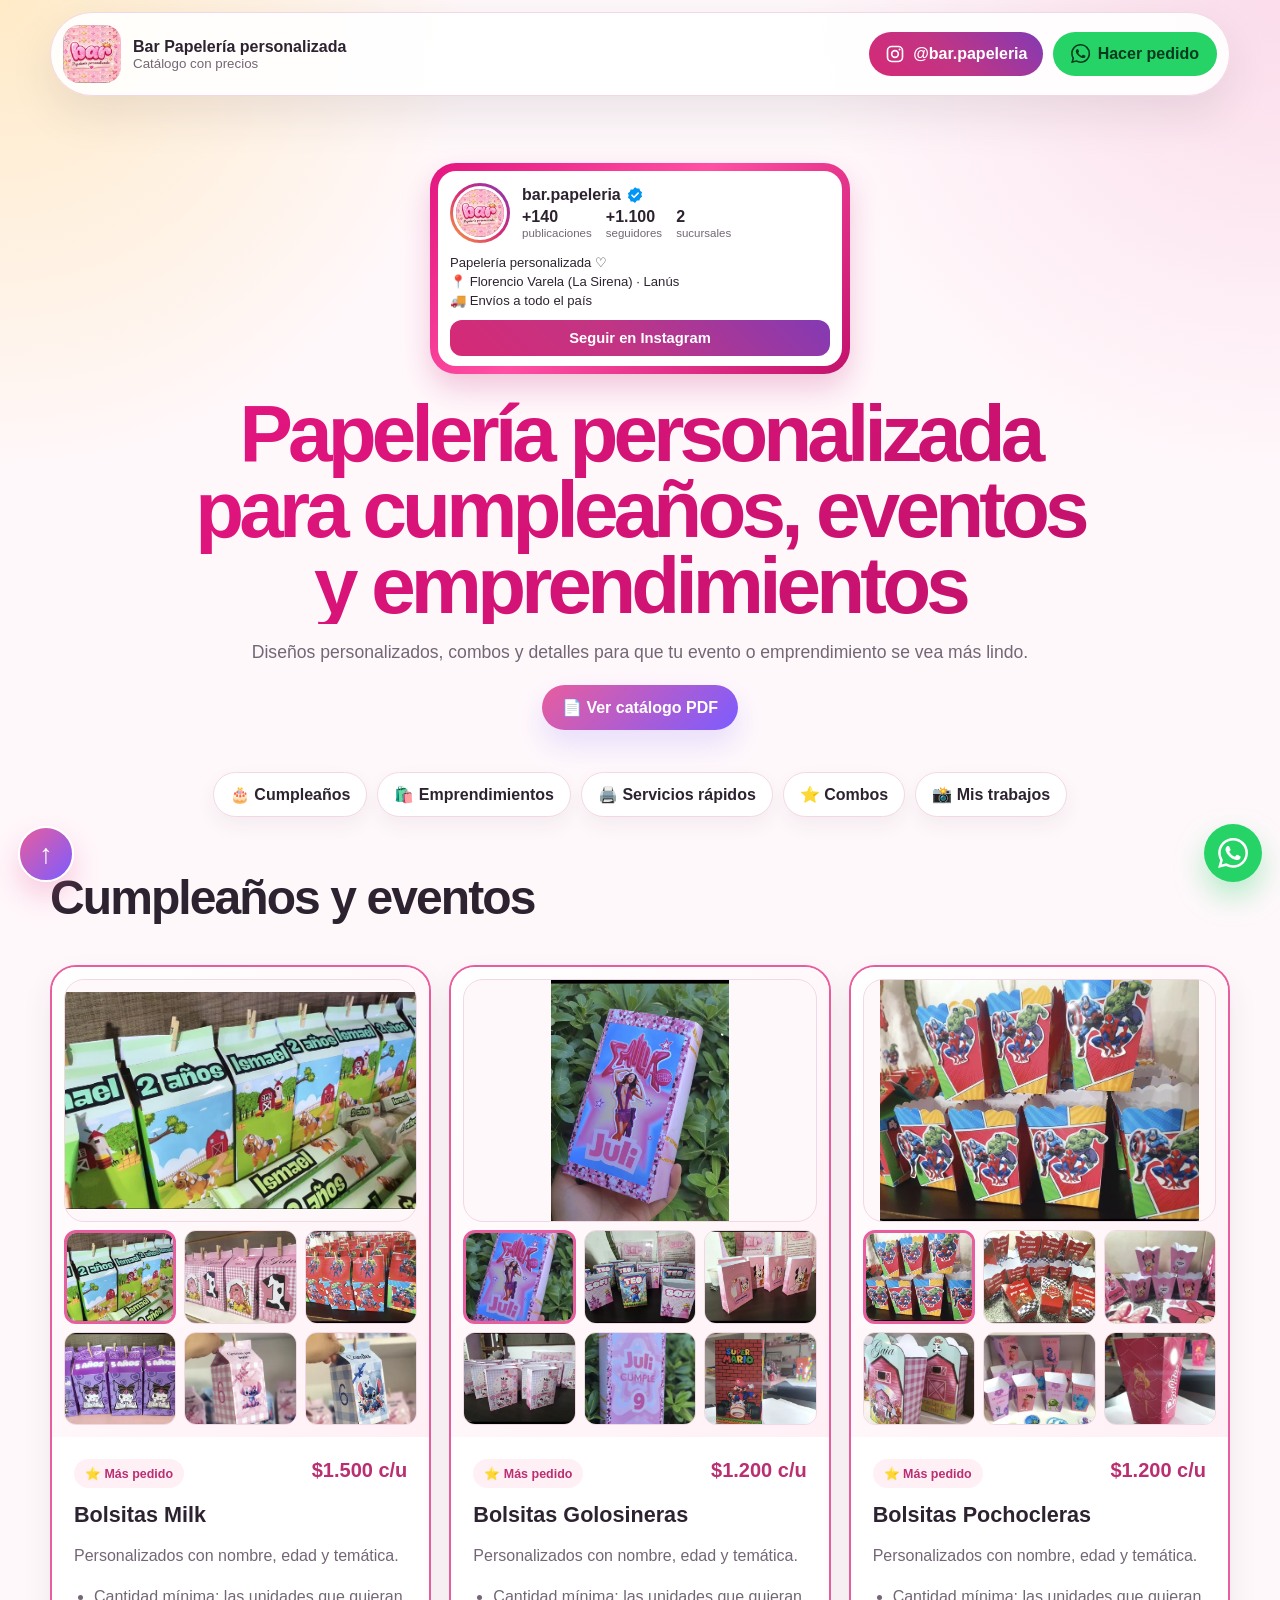
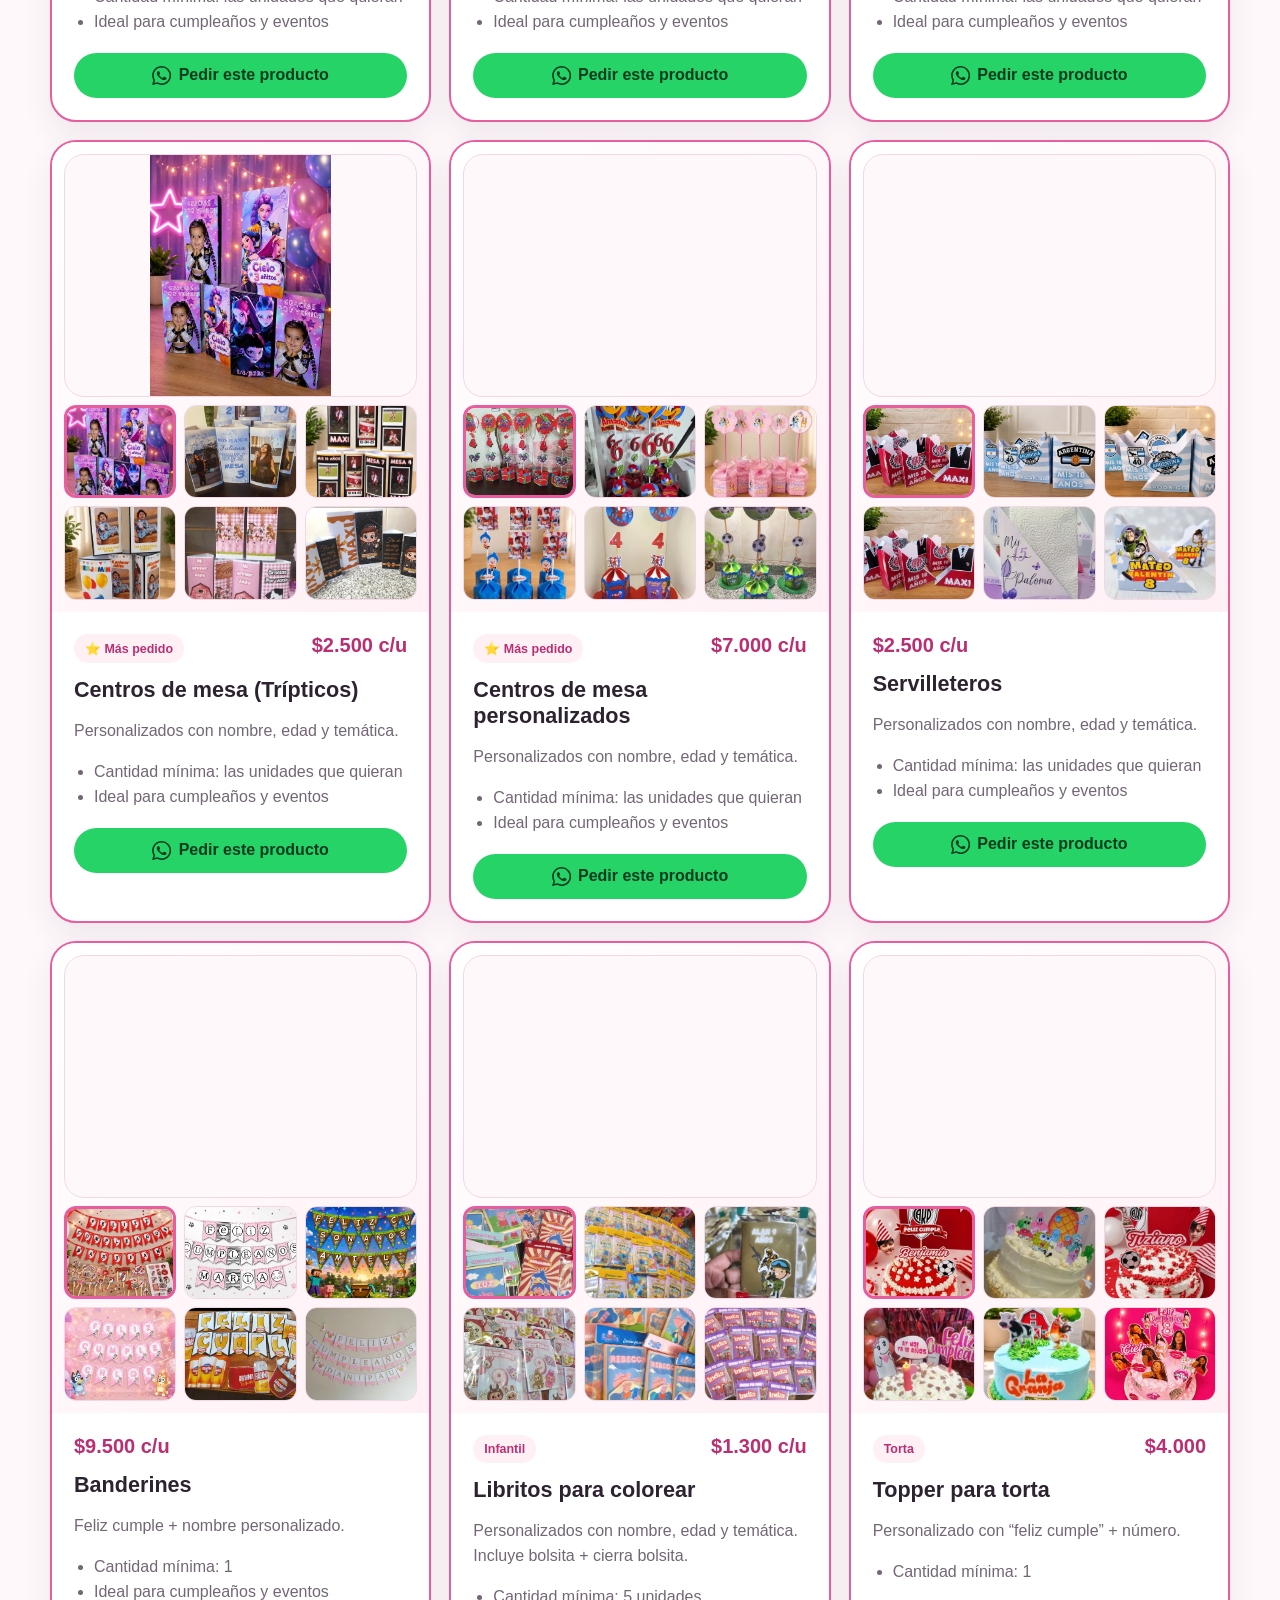
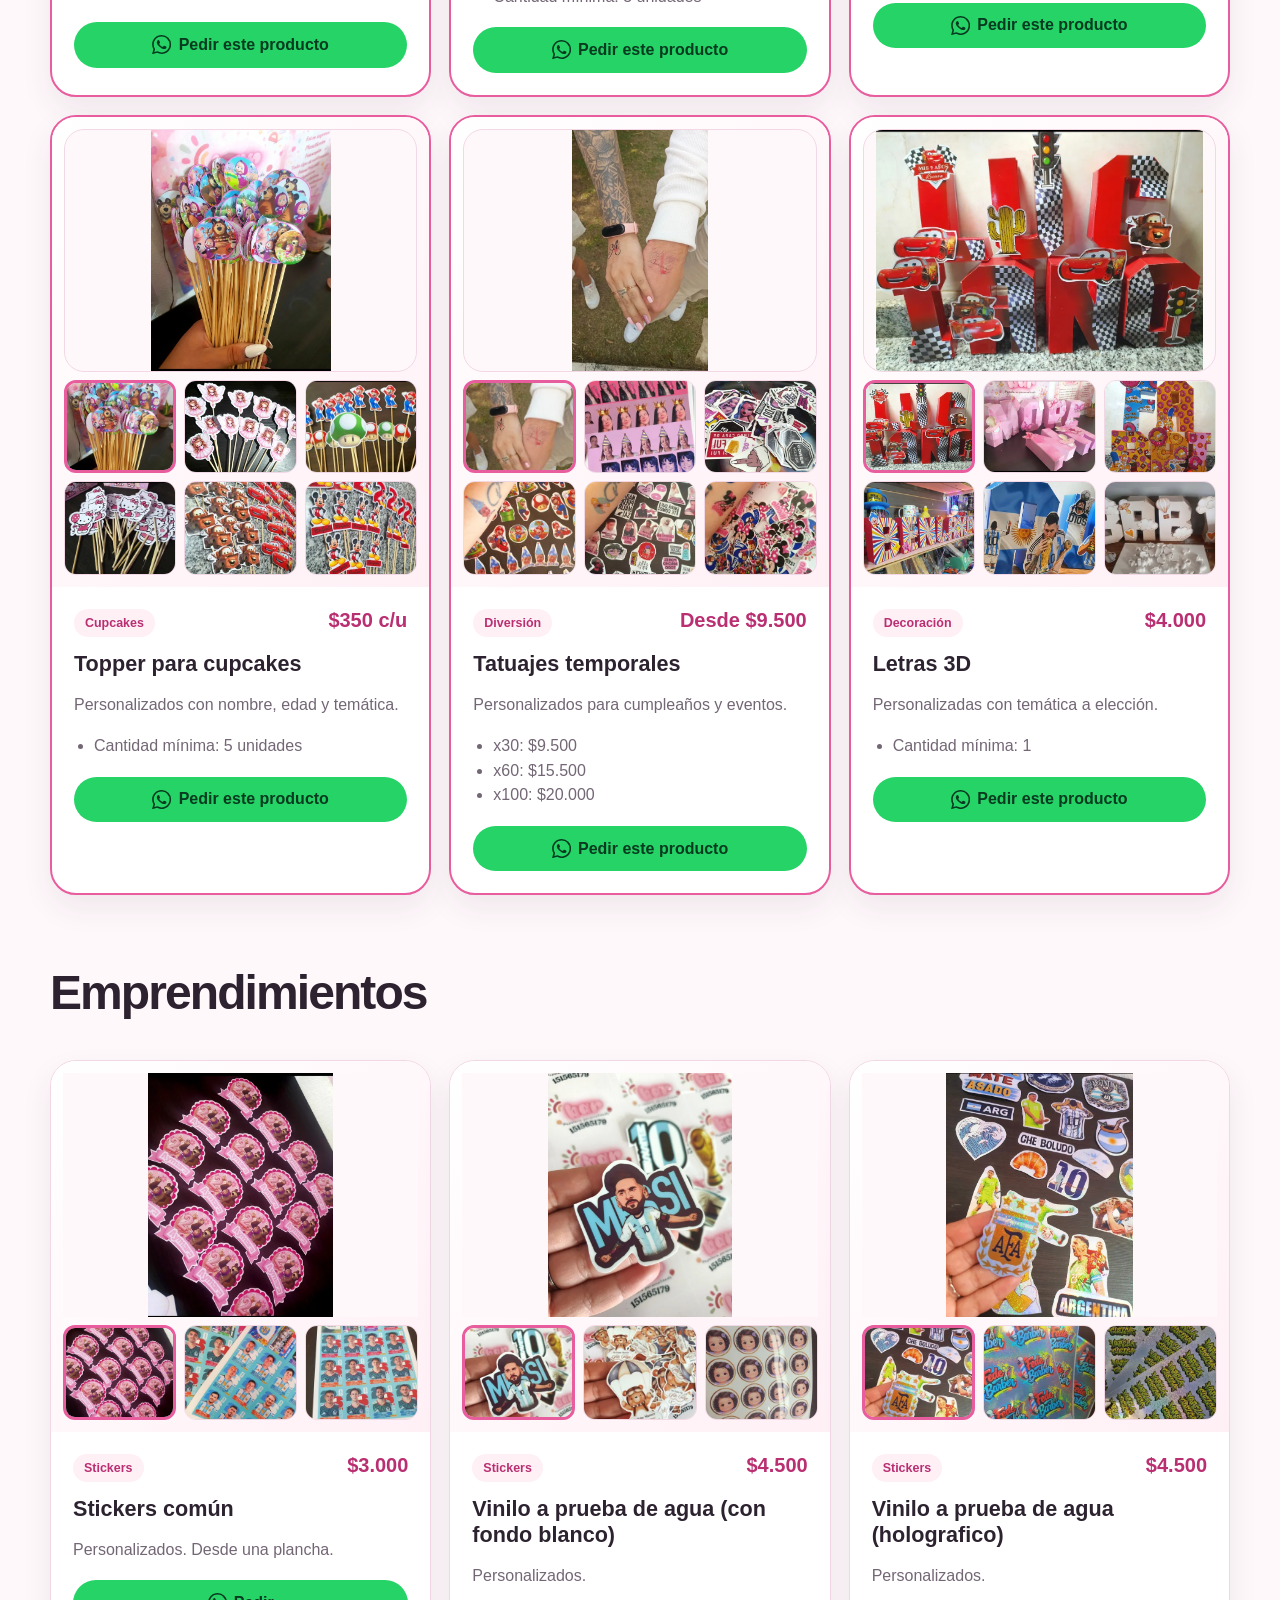
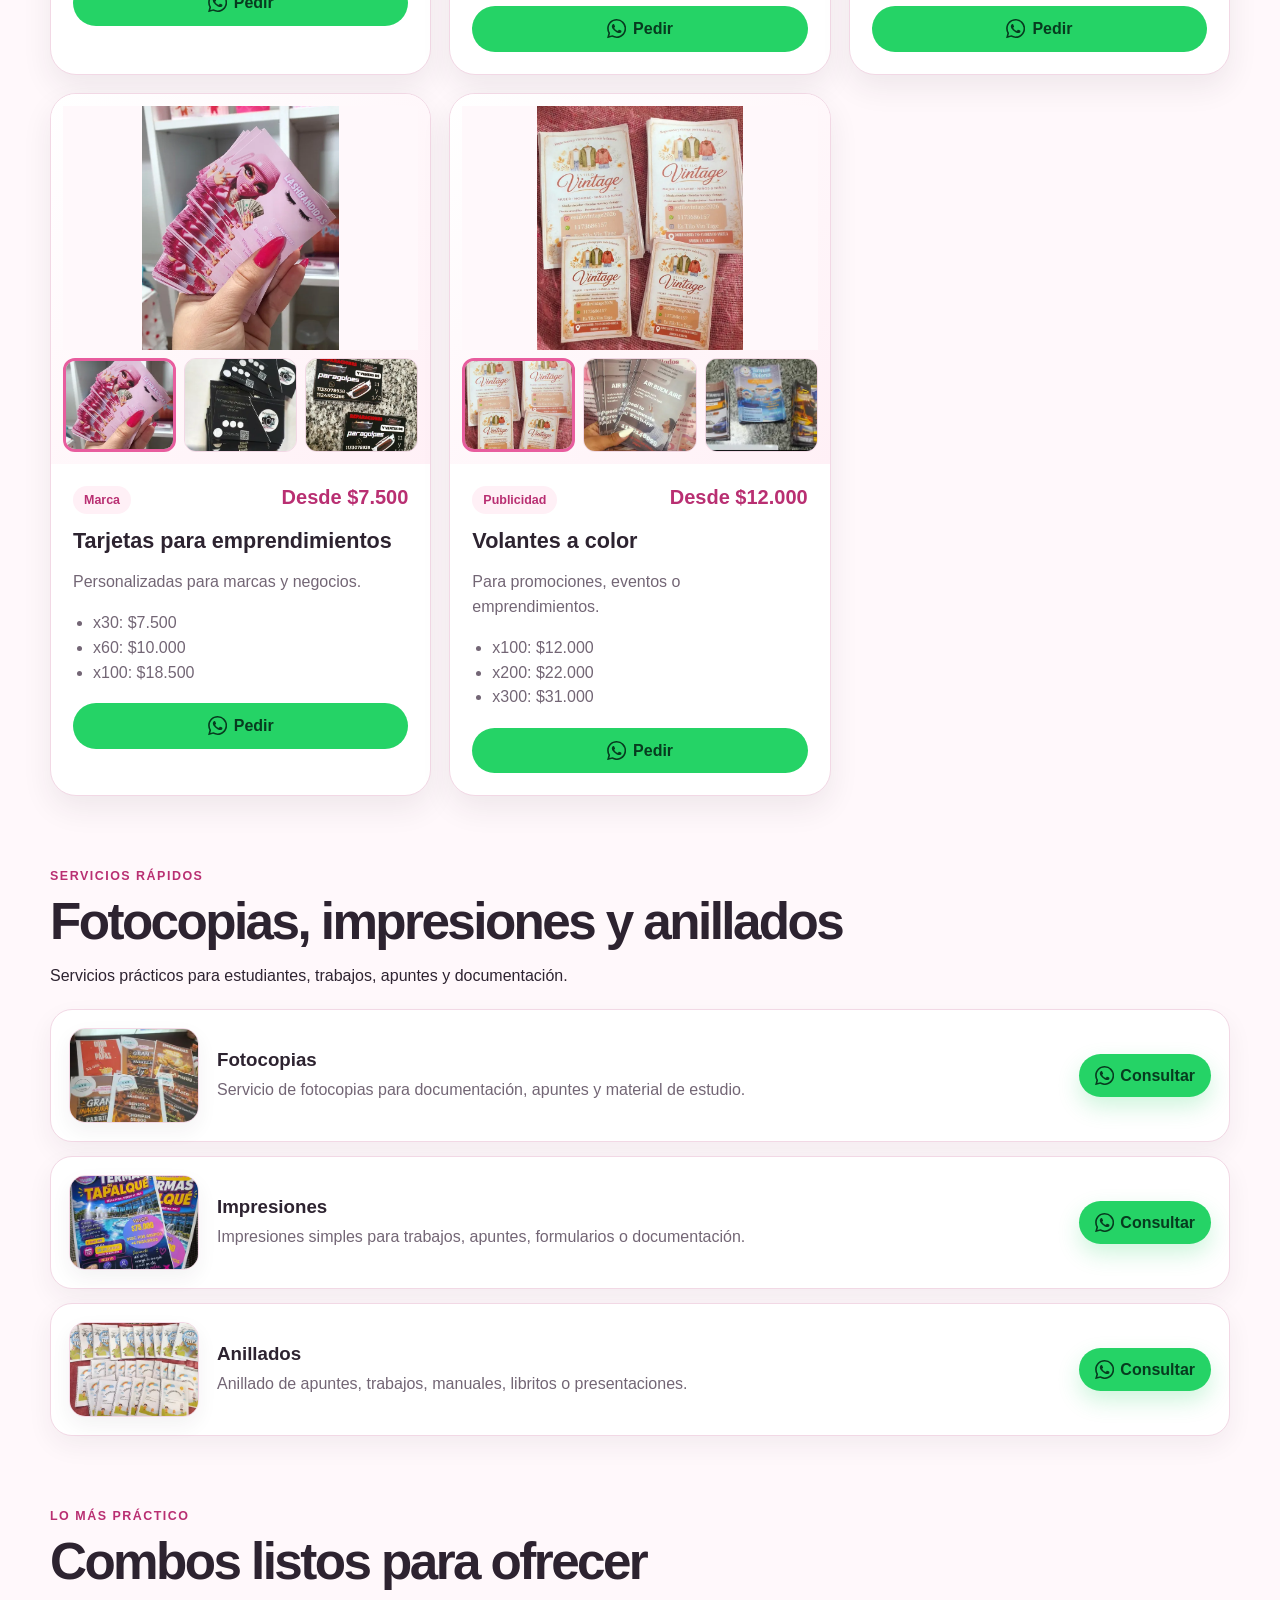
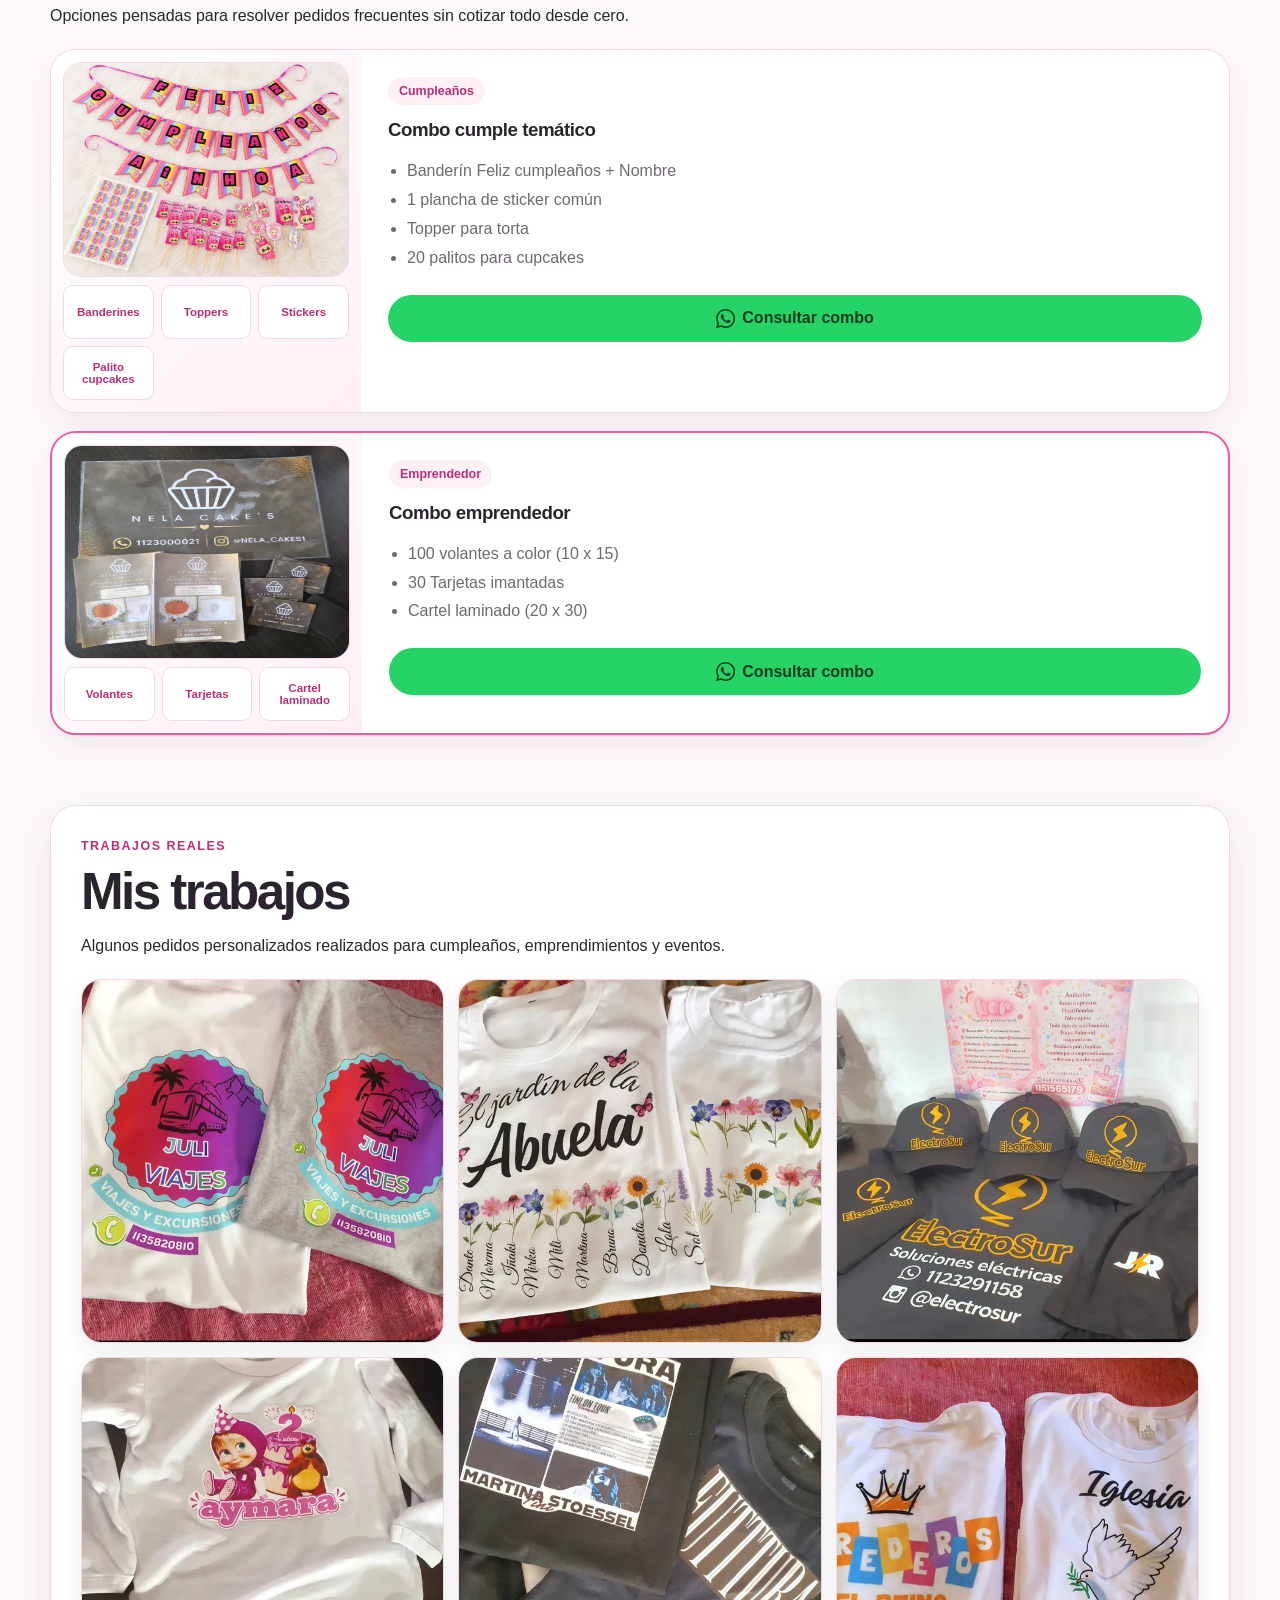
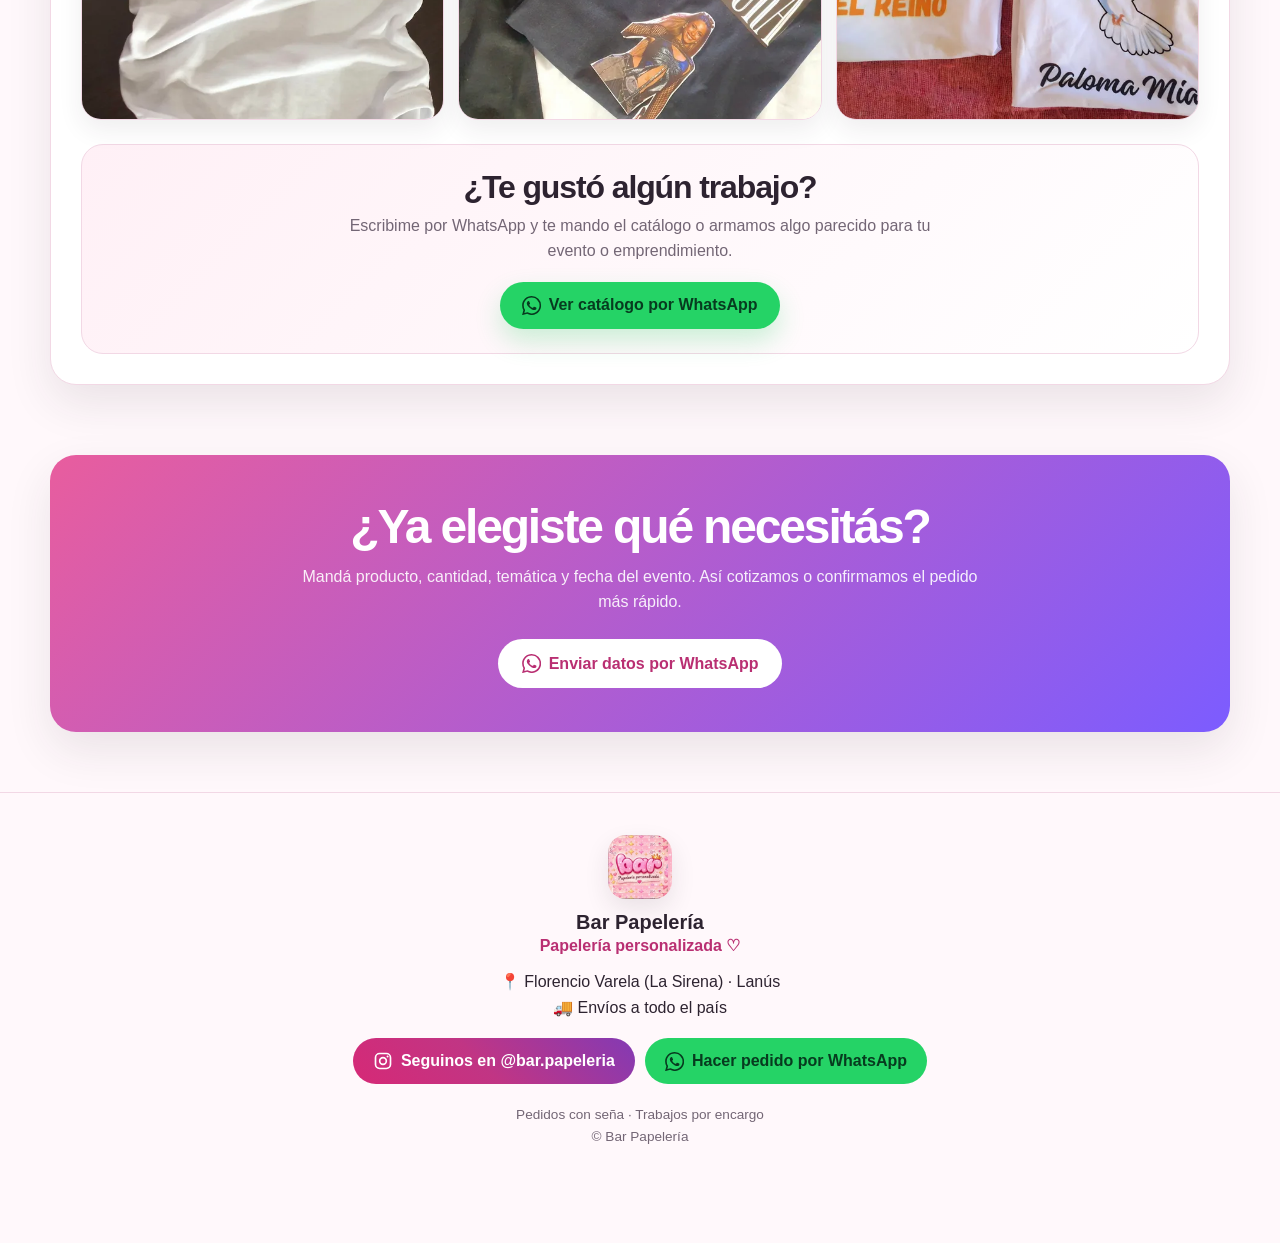
==== commit 35c68af5: "(feat-navegacion-rapida-precios): elimina "Lista rápida de precios" y "Cómo hacer un pedido" para ll" ====
--- a/index.html
+++ b/index.html
@@ -117,168 +117,12 @@
     </div>
   </section>
 
-  <section class="price-list">
-    <h2>Lista rápida de precios</h2>
-
-    <p class="price-list__hint">
-      👇Tocá una categoría para ver precios y entrar directo al producto que te interesa.
-    </p>
-
-    <div class="price-accordion">
-
-      <details class="price-group">
-        <summary>🎂 Cumpleaños y eventos</summary>
-
-        <div class="price-grid">
-          <a class="price-item" href="#bolsitas-milk">
-            <span>Bolsitas Milk</span>
-            <strong>$1.500 c/u</strong>
-          </a>
-
-          <a class="price-item" href="#bolsitas-golosineras">
-            <span>Bolsitas Golosineras</span>
-            <strong>$1.200 c/u</strong>
-          </a>
-
-          <a class="price-item" href="#bolsitas-pochocleras">
-            <span>Bolsitas Pochocleras</span>
-            <strong>$1.200 c/u</strong>
-          </a>
-
-          <a class="price-item" href="#centros-tripticos">
-            <span>Centros de mesa trípticos</span>
-            <strong>$2.500 c/u</strong>
-          </a>
-
-          <a class="price-item" href="#centros-personalizados">
-            <span>Centros de mesa personalizados</span>
-            <strong>$7.000 c/u</strong>
-          </a>
-
-          <a class="price-item" href="#servilleteros">
-            <span>Servilleteros</span>
-            <strong>$2.500 c/u</strong>
-          </a>
-
-          <a class="price-item" href="#banderines">
-            <span>Banderines</span>
-            <strong>$9.500</strong>
-          </a>
-
-          <a class="price-item" href="#libritos-colorear">
-            <span>Libritos para colorear</span>
-            <strong>$1.300 c/u</strong>
-          </a>
-
-          <a class="price-item" href="#topper-torta">
-            <span>Topper torta</span>
-            <strong>$4.000</strong>
-          </a>
-
-          <a class="price-item" href="#topper-cupcakes">
-            <span>Topper cupcakes</span>
-            <strong>$350 c/u</strong>
-          </a>
-
-          <a class="price-item" href="#tatuajes-temporales">
-            <span>Tatuajes temporales x30</span>
-            <strong>$9.500</strong>
-          </a>
-
-          <a class="price-item" href="#tatuajes-temporales">
-            <span>Tatuajes temporales x60</span>
-            <strong>$15.500</strong>
-          </a>
-
-          <a class="price-item" href="#tatuajes-temporales">
-            <span>Tatuajes temporales x100</span>
-            <strong>$20.000</strong>
-          </a>
-
-          <a class="price-item" href="#letras-3d">
-            <span>Letras 3D</span>
-            <strong>$4.000</strong>
-          </a>
-        </div>
-      </details>
-
-      <details class="price-group">
-        <summary>🛍️ Emprendimientos</summary>
-
-        <div class="price-grid">
-          <a class="price-item" href="#stickers-comun">
-            <span>Stickers común</span>
-            <strong>$3.000</strong>
-          </a>
-
-          <a class="price-item" href="#stickers-vinilo">
-            <span>Vinilo a prueba de agua con fondo blanco</span>
-            <strong>$4.500</strong>
-          </a>
-
-          <a class="price-item" href="#stickers-vinilo-holografico">
-            <span>Vinilo a prueba de agua holográfico</span>
-            <strong>$4.500</strong>
-          </a>          
-
-          <a class="price-item" href="#tarjetas-emprendimientos">
-            <span>Tarjetas x30</span>
-            <strong>$7.500</strong>
-          </a>
-
-          <a class="price-item" href="#tarjetas-emprendimientos">
-            <span>Tarjetas x60</span>
-            <strong>$10.000</strong>
-          </a>
-
-          <a class="price-item" href="#tarjetas-emprendimientos">
-            <span>Tarjetas x100</span>
-            <strong>$18.500</strong>
-          </a>
-
-          <a class="price-item" href="#volantes-color">
-            <span>Volantes x100</span>
-            <strong>$12.000</strong>
-          </a>
-
-          <a class="price-item" href="#volantes-color">
-            <span>Volantes x200</span>
-            <strong>$22.000</strong>
-          </a>
-
-          <a class="price-item" href="#volantes-color">
-            <span>Volantes x300</span>
-            <strong>$31.000</strong>
-          </a>
-        </div>
-      </details>
-
-      <details class="price-group">
-        <summary>⭐ Combos</summary>
-
-        <div class="price-grid">
-          <a class="price-item" href="#combos">
-            <span>Combo cumple temático</span>
-            <strong>Consultar</strong>
-          </a>
-
-          <a class="price-item" href="#combos">
-            <span>Combo emprendedor</span>
-            <strong>Consultar</strong>
-          </a>
-        </div>
-      </details>
-
-    </div>
-  </section>
-
-  <nav class="categories">
+<nav class="categories">
     <a href="#cumples">🎂 Cumpleaños</a>
     <a href="#emprendimientos">🛍️ Emprendimientos</a>
     <a href="#servicios-rapidos">🖨️ Servicios rápidos</a>
     <a href="#combos">⭐ Combos</a>
     <a href="#mis-trabajos">📸 Mis trabajos</a>
-    <a href="#como-pedir">📝 Cómo pedir</a>
   </nav>
 
   <section id="cumples" class="section">
@@ -957,40 +801,7 @@
     </div>    
   </section>
 
-  <section class="section how" id="como-pedir">
-    <div class="section__header">
-      <span>Proceso de compra</span>
-      <h2>Cómo hacer un pedido</h2>
-    </div>
-
-    <div class="steps">
-      <article>
-        <span>1</span>
-        <h3>Elegís producto</h3>
-        <p>Mirás el catálogo y elegís qué necesitás.</p>
-      </article>
-
-      <article>
-        <span>2</span>
-        <h3>Mandás temática y fecha</h3>
-        <p>Por WhatsApp enviás nombre, edad, temática, cantidad y fecha.</p>
-      </article>
-
-      <article>
-        <span>3</span>
-        <h3>Seña para reservar</h3>
-        <p>Con seña se reserva el pedido, el precio y el lugar en agenda.</p>
-      </article>
-
-      <article>
-        <span>4</span>
-        <h3>Diseño, aprobación y entrega</h3>
-        <p>Se muestra el diseño, se aprueba y se coordina entrega o retiro.</p>
-      </article>
-    </div>
-  </section>
-
-  <section class="final-cta">
+<section class="final-cta">
     <h2>¿Ya elegiste qué necesitás?</h2>
     <p>Mandá producto, cantidad, temática y fecha del evento. Así cotizamos o confirmamos el pedido más rápido.</p>
     <a id="finalWhatsappButton" href="#" target="_blank">
--- a/estilos.css
+++ b/estilos.css
@@ -20,6 +20,9 @@
 
 html {
   scroll-behavior: smooth;
+  /* Al saltar a una sección desde las categorías, que el título quede
+     debajo del encabezado fijo y no tapado por él. */
+  scroll-padding-top: 110px;
 }
 
 body {
@@ -74,7 +77,6 @@
   font-weight: 900;
   background: linear-gradient(135deg, var(--primary), var(--violet));
 }
-
 
 .logo-img {
   width: 58px;
@@ -325,84 +327,10 @@
   color: #5a4510;
 }
 
-.price-accordion {
-  display: grid;
-  gap: 14px;
-}
-
-.price-group {
-  border: 1px solid var(--border);
-  border-radius: 20px;
-  background: #fff8fb;
-  overflow: hidden;
-}
-
-.price-group summary {
-  cursor: pointer;
-  list-style: none;
-  padding: 16px 18px;
-  font-weight: 900;
-  color: var(--text);
-  background: linear-gradient(135deg, #fff0f6, #ffffff);
-  border-bottom: 1px solid var(--border);
-}
-
-.price-group summary::-webkit-details-marker {
-  display: none;
-}
-
-.price-group summary::after {
-  content: "＋";
-  float: right;
-  color: var(--primary-dark);
-  font-weight: 900;
-}
-
-.price-group[open] summary::after {
-  content: "−";
-}
-
-.price-group .price-grid {
-  padding: 14px;
-}
-
-.price-list {
-  margin: 20px 0 32px;
-  padding: 24px;
-  background: white;
-  border-radius: var(--radius);
-  border: 1px solid var(--border);
-  box-shadow: var(--shadow);
-}
-
-.price-list h2,
-.section h2,
-.how h2 {
+.section h2 {
   margin-top: 0;
   font-size: clamp(1.8rem, 4vw, 3rem);
   letter-spacing: -0.04em;
-}
-
-.price-grid {
-  display: grid;
-  grid-template-columns: repeat(2, 1fr);
-  gap: 12px;
-}
-
-.price-grid div {
-  display: flex;
-  justify-content: space-between;
-  gap: 12px;
-  padding: 14px 16px;
-  border-radius: 16px;
-  background: #fff0f6;
-  border: 1px solid #f6cfe0;
-  font-weight: 800;
-}
-
-.price-grid strong {
-  color: var(--primary-dark);
-  white-space: nowrap;
 }
 
 .categories {
@@ -764,38 +692,6 @@
   font-weight: 900;
 }
 
-.how {
-  margin-bottom: 60px;
-  padding: 30px;
-  background: white;
-  border: 1px solid var(--border);
-  border-radius: var(--radius);
-  box-shadow: var(--shadow);
-}
-
-.steps {
-  display: grid;
-  grid-template-columns: repeat(4, 1fr);
-  gap: 14px;
-}
-
-.steps div {
-  background: var(--bg);
-  border: 1px solid var(--border);
-  border-radius: 20px;
-  padding: 18px;
-}
-
-.steps strong {
-  width: 38px;
-  height: 38px;
-  display: grid;
-  place-items: center;
-  border-radius: 50%;
-  color: white;
-  background: linear-gradient(135deg, var(--primary), var(--violet));
-}
-
 footer {
   text-align: center;
   padding: 35px 16px 90px;
@@ -860,36 +756,6 @@
   margin: 8px 0 9px;
   font-size: clamp(2rem, 4vw, 3.35rem);
   letter-spacing: -0.05em;
-}
-
-.steps article {
-  padding: 20px;
-  background: var(--bg);
-  border: 1px solid var(--border);
-  border-radius: 22px;
-}
-
-.steps article h3 {
-  margin: 0 0 10px;
-  letter-spacing: -0.025em;
-}
-
-.steps article p {
-  margin: 0;
-  color: var(--muted);
-  line-height: 1.55;
-}
-
-.steps article span {
-  width: 38px;
-  height: 38px;
-  display: grid;
-  place-items: center;
-  margin-bottom: 14px;
-  border-radius: 50%;
-  color: #fff;
-  background: linear-gradient(135deg, var(--primary), var(--violet));
-  font-weight: 950;
 }
 
 .final-cta {
@@ -1018,29 +884,6 @@
   color: var(--muted);
 }
 
-.price-grid .price-item {
-  display: flex;
-  justify-content: space-between;
-  gap: 12px;
-  padding: 14px 16px;
-  border-radius: 16px;
-  background: #fff0f6;
-  border: 1px solid #f6cfe0;
-  font-weight: 800;
-  transition: transform .18s ease, border-color .18s ease, box-shadow .18s ease;
-}
-
-.price-grid .price-item:hover {
-  transform: translateY(-2px);
-  border-color: var(--primary);
-  box-shadow: 0 8px 20px rgba(45,35,48,.08);
-}
-
-.price-grid .price-item strong {
-  color: var(--primary-dark);
-  white-space: nowrap;
-}
-
 .works {
   padding: 30px;
   background: #fff;
@@ -1120,8 +963,7 @@
 }
 
 @media (max-width: 1000px) {
-  .grid,
-  .steps {
+  .grid {
     grid-template-columns: repeat(2, 1fr);
   }
 }
@@ -1159,9 +1001,7 @@
     white-space: nowrap;
   }
 
-  .price-grid,
-  .grid,
-  .steps {
+  .grid {
     grid-template-columns: 1fr;
   }
 
@@ -1195,10 +1035,6 @@
     white-space: nowrap;
   }
 
-  .how {
-    padding: 24px 18px;
-  }
-
   .section__header h2 {
     font-size: clamp(2rem, 10vw, 3rem);
     line-height: 1;
@@ -1242,7 +1078,7 @@
   .service-order {
     width: 100%;
   }
-    
+
   .combo-card {
     grid-template-columns: 1fr;
   }
@@ -1285,19 +1121,6 @@
     line-height: 1.25;
     border-radius: 999px;
   }
-
-  .price-list {
-    padding: 18px;
-  }
-
-  .price-group summary {
-    font-size: 1rem;
-    padding: 15px 16px;
-  }
-
-  .price-group .price-grid {
-    padding: 12px;
-  }  
 
   .topbar {
     width: calc(100% - 16px);
@@ -1414,15 +1237,6 @@
     font-size: .82rem;
   }
 
-  .price-list {
-    padding: 16px;
-  }
-
-  .price-list h2 {
-    font-size: 1.75rem;
-    line-height: 1.05;
-  }
-
   .price-list__hint {
     font-size: .86rem;
     padding: 10px 12px;
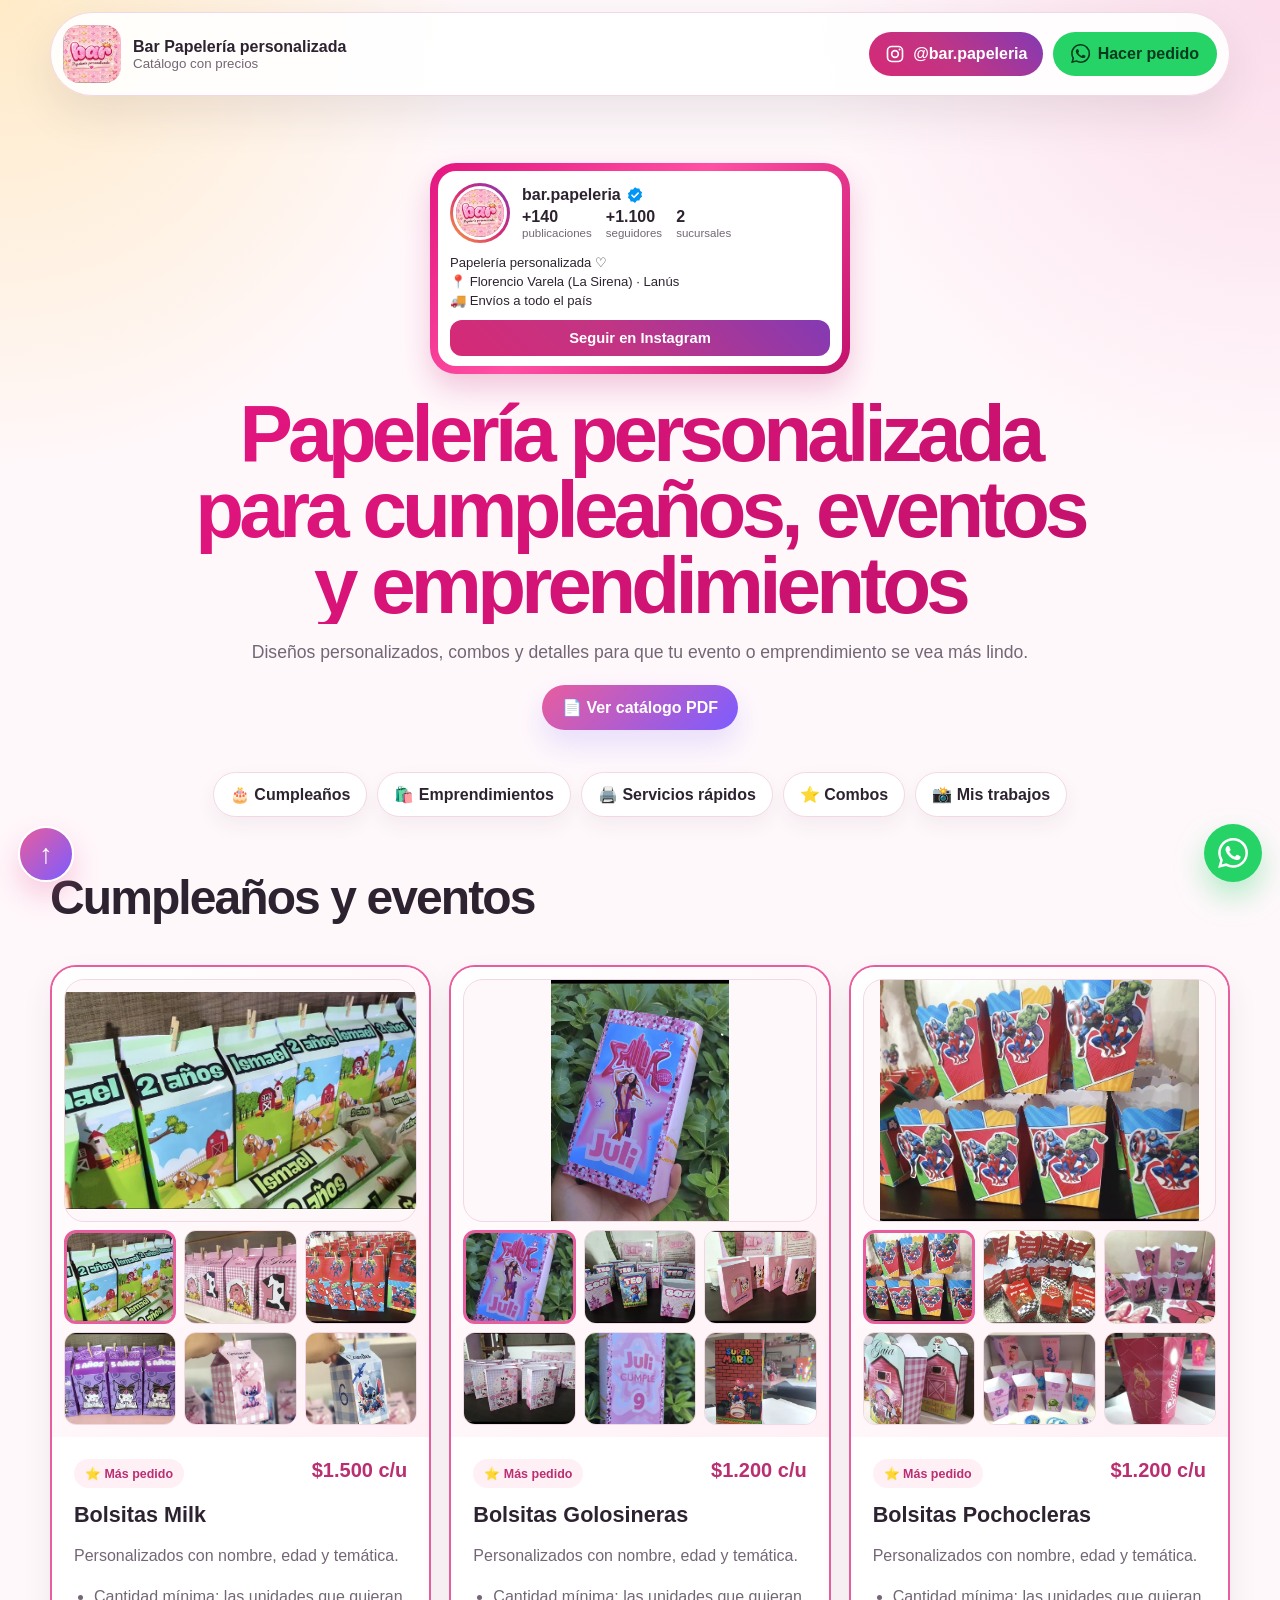
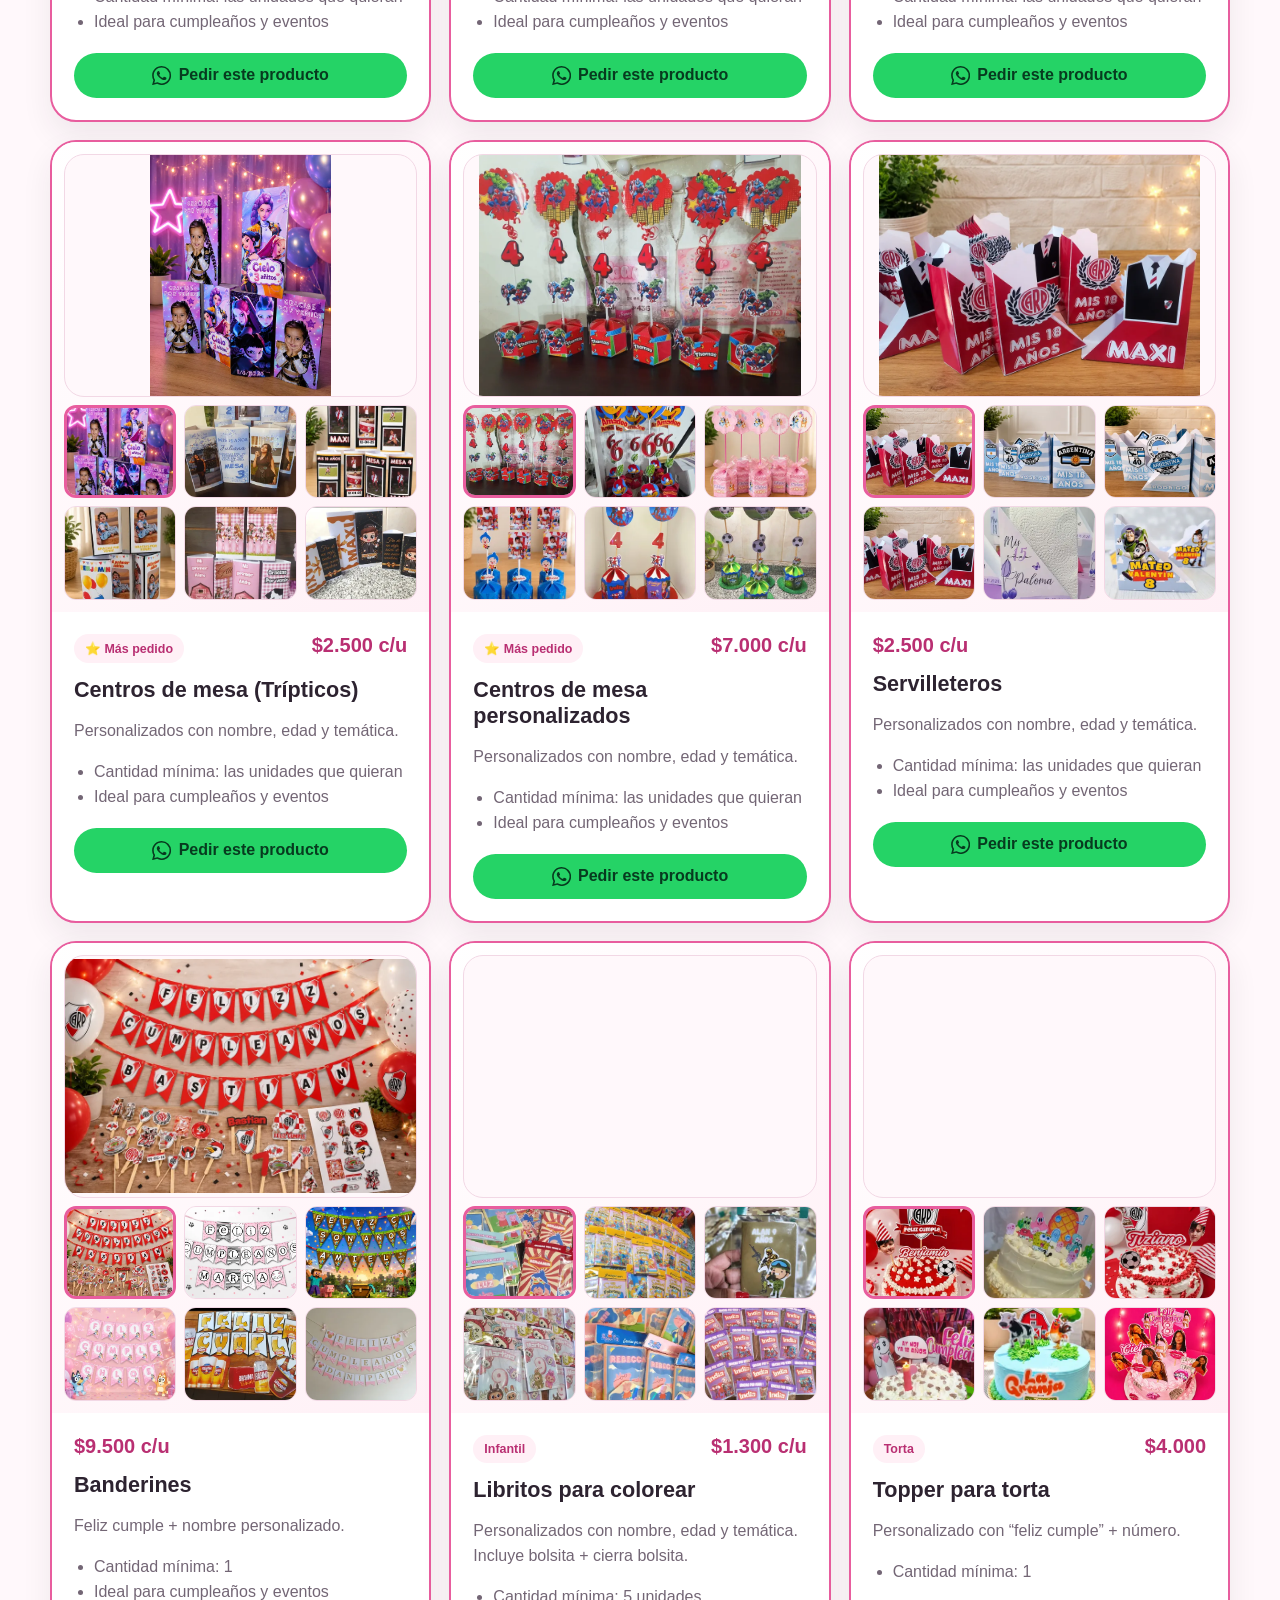
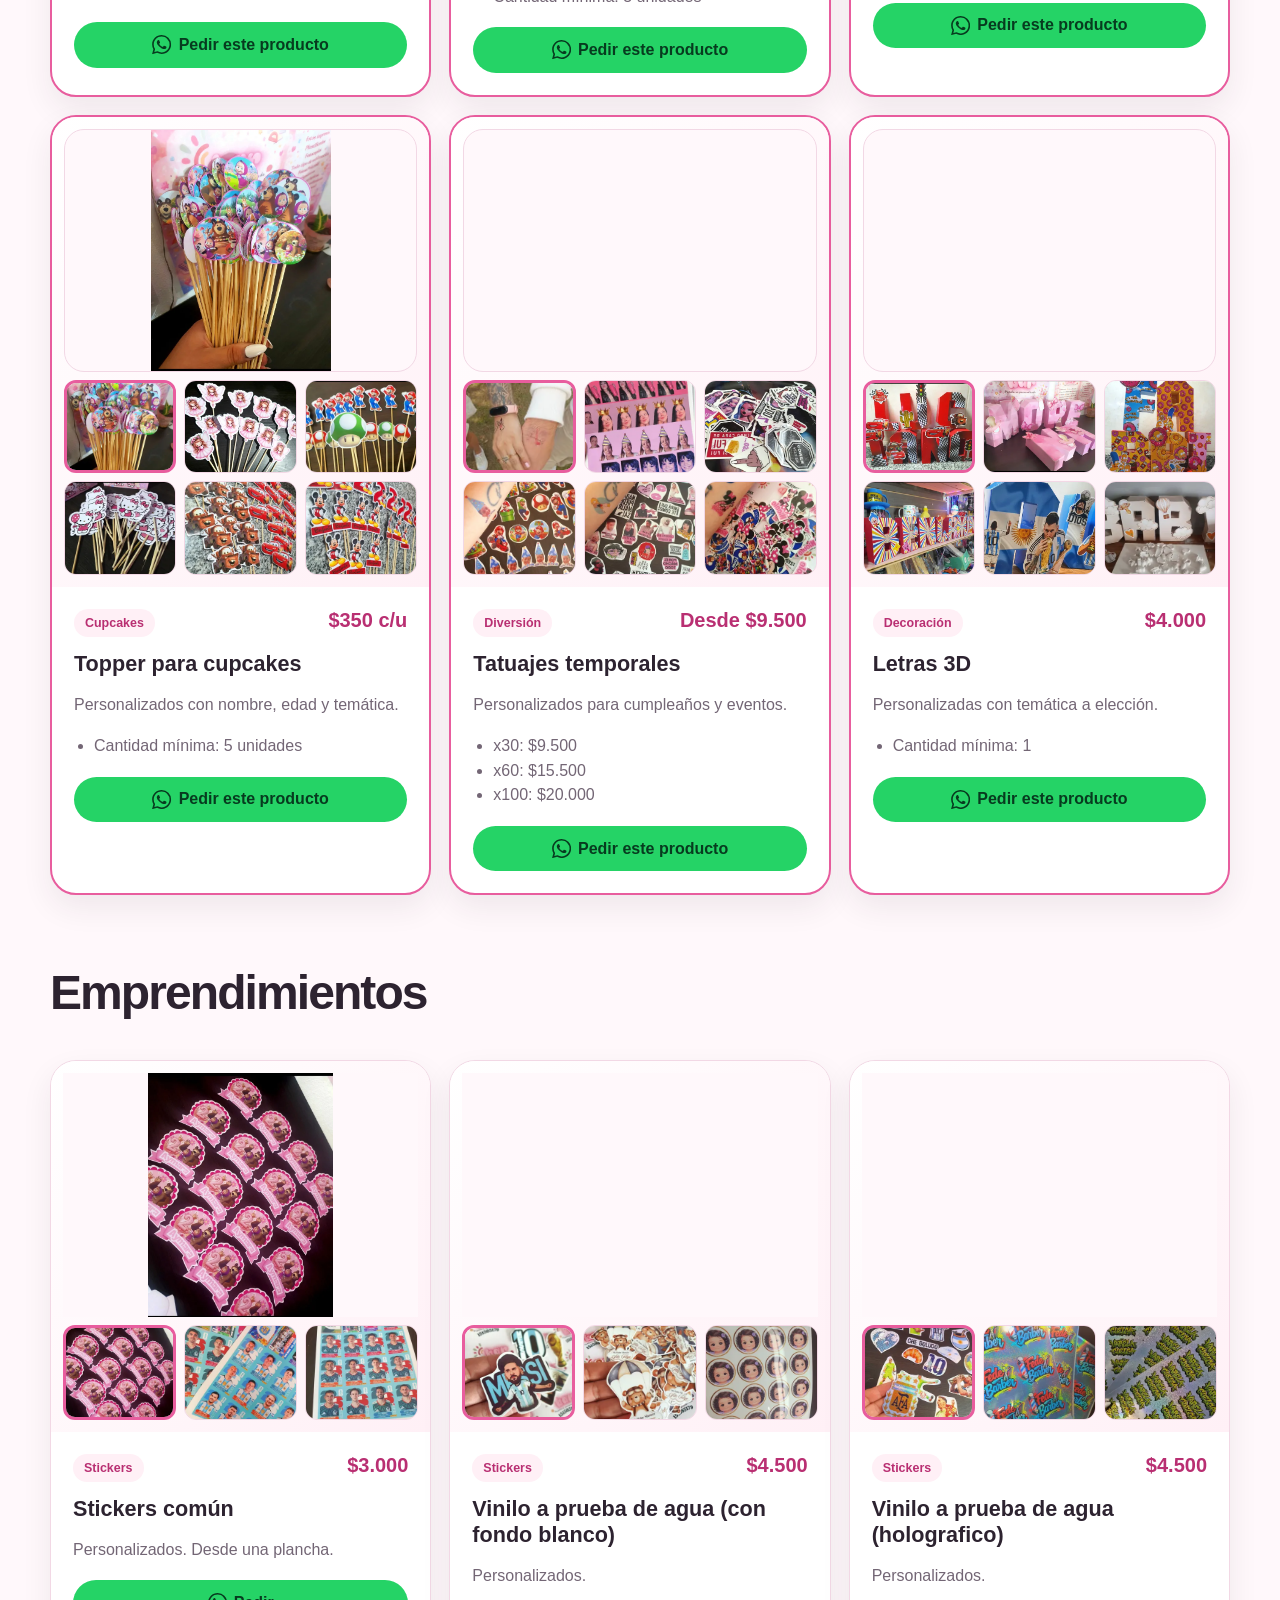
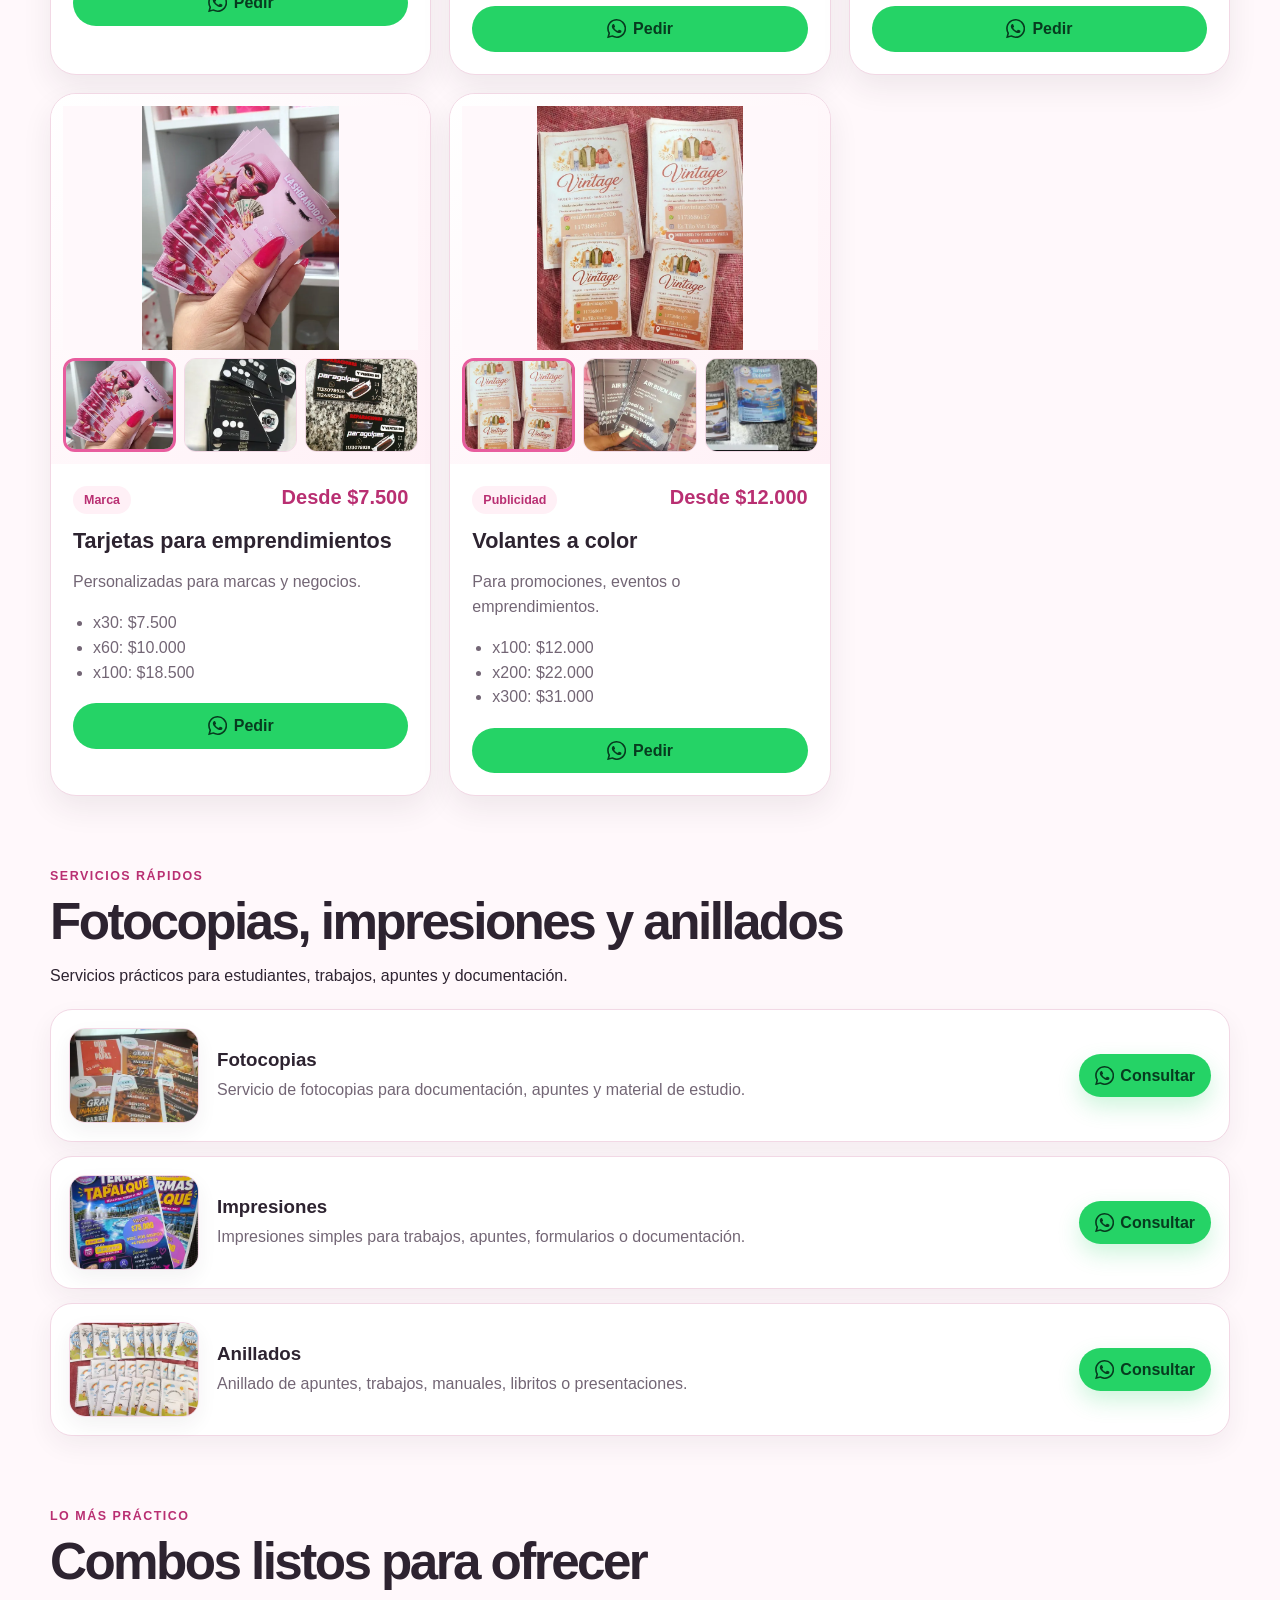
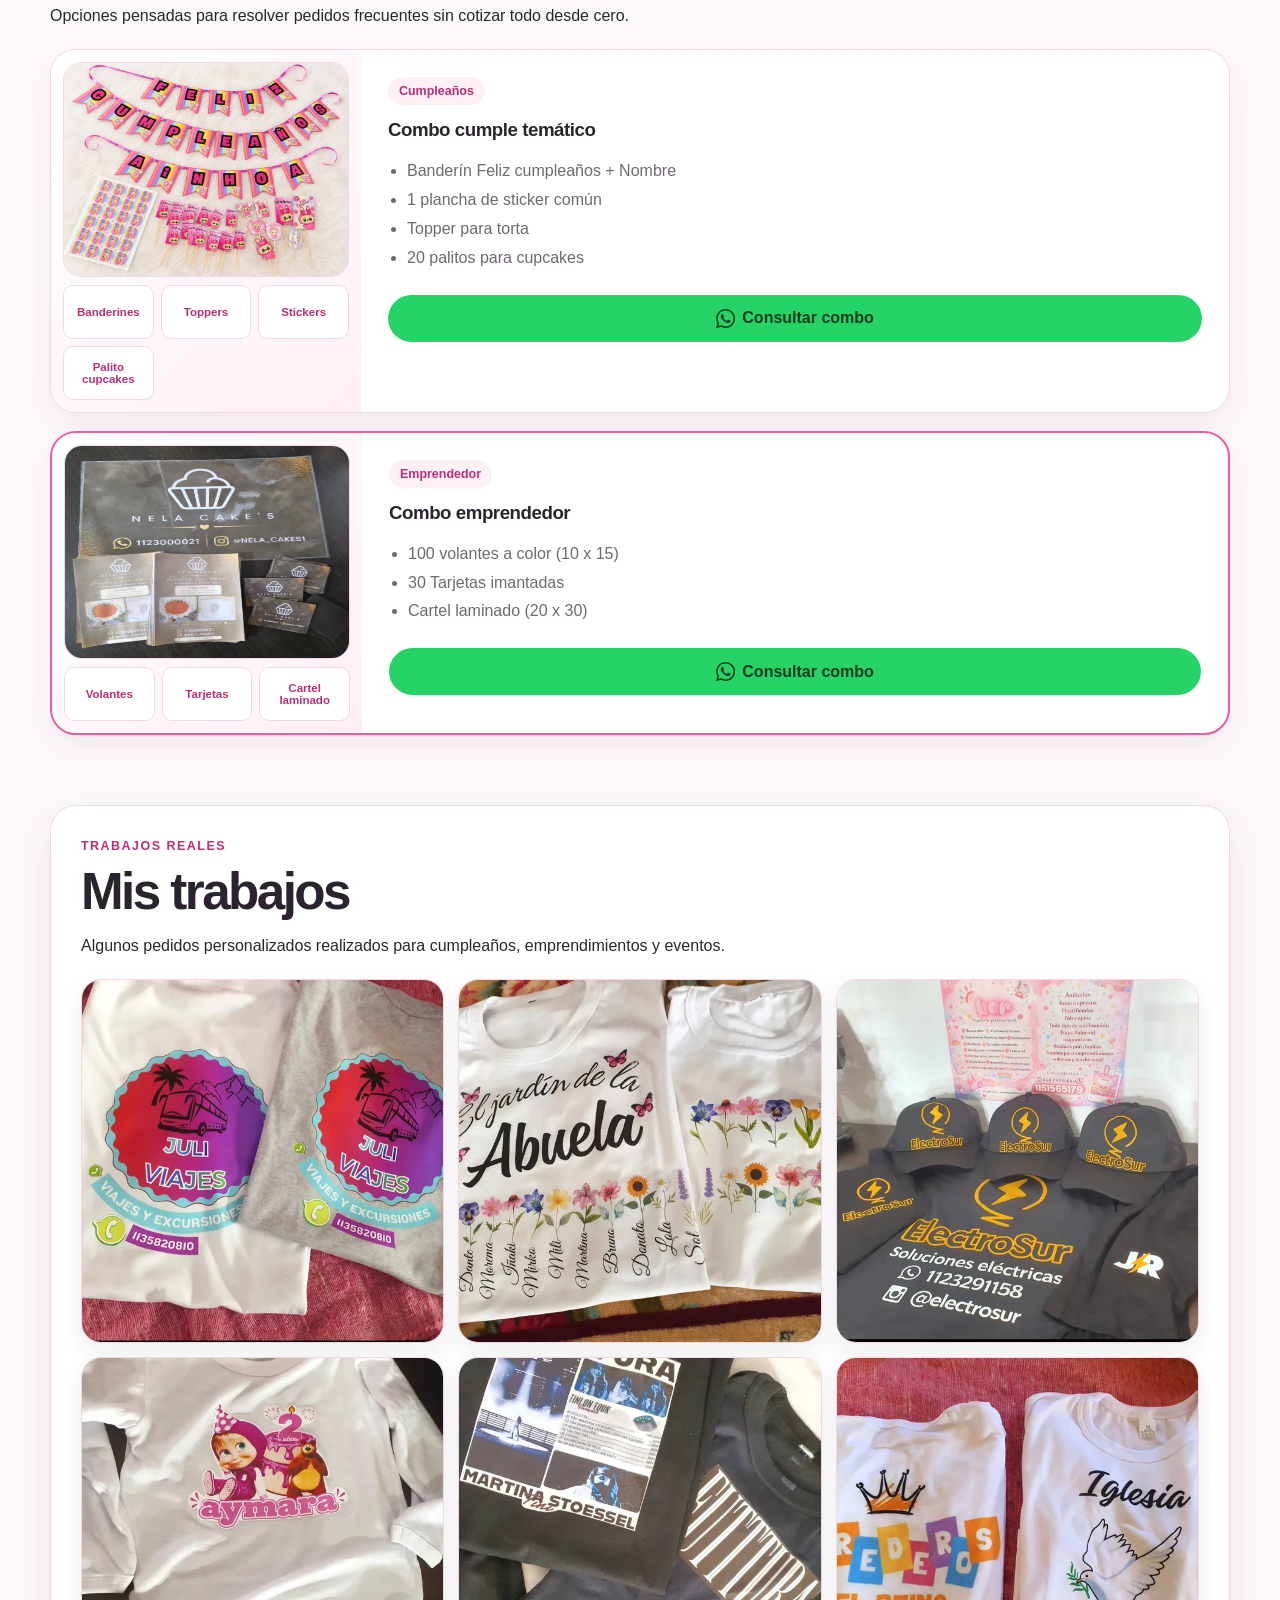
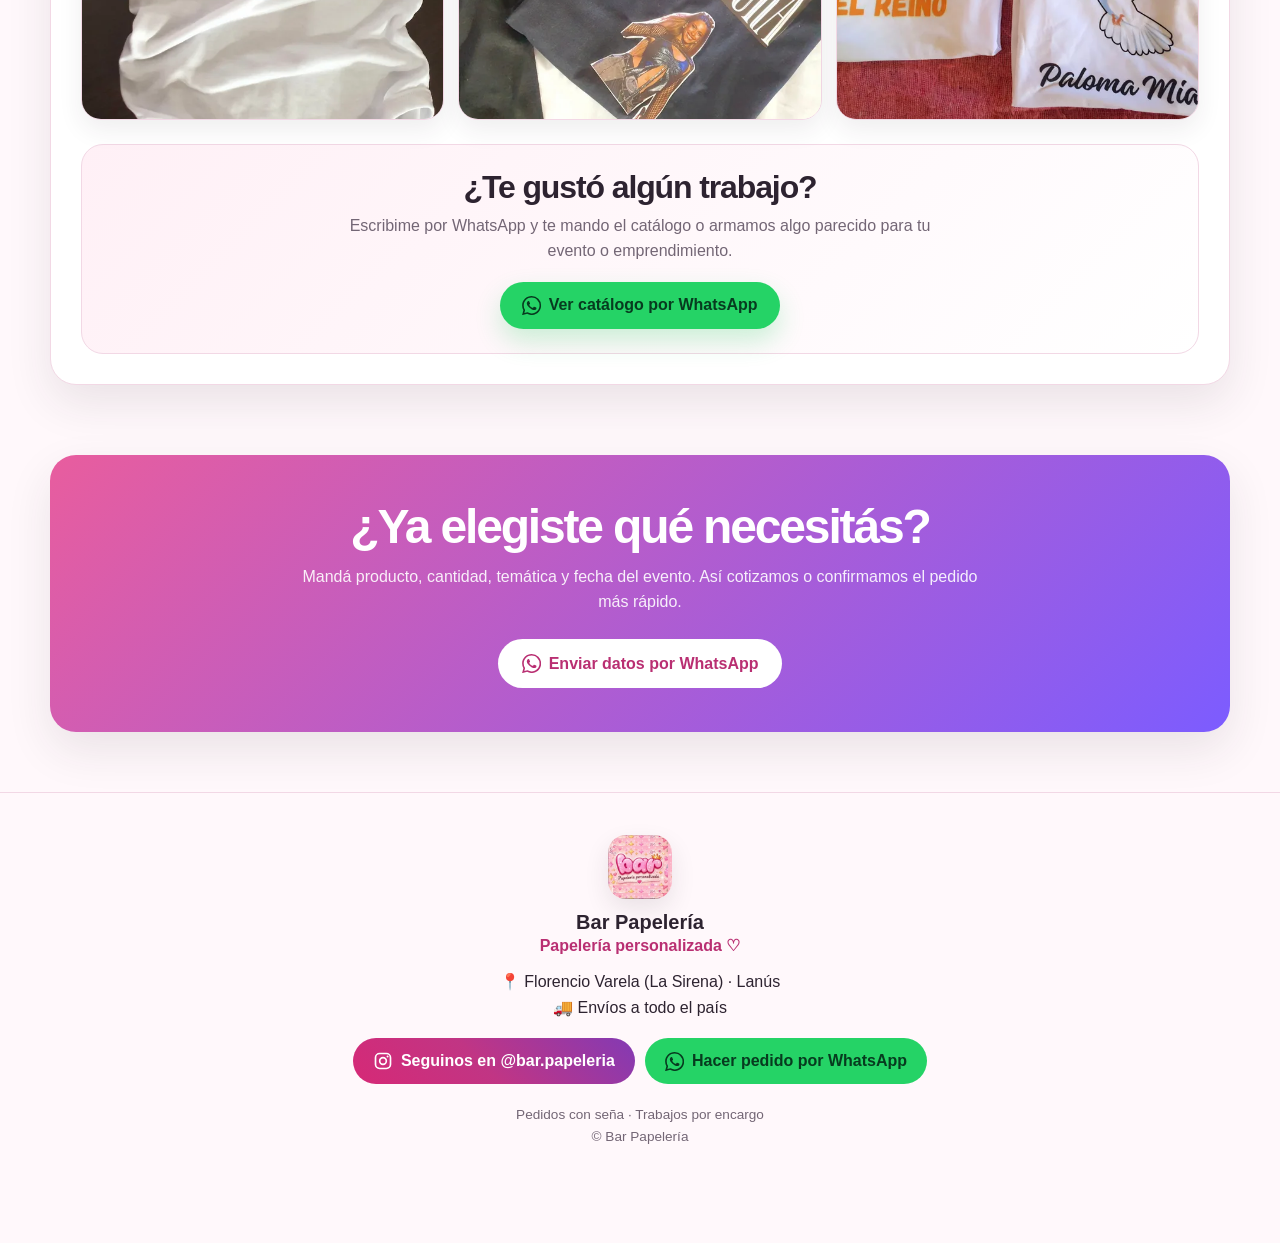
==== commit 15bec34a: "(feat-seo-datos-estructurados): agrega datos estructurados schema.org y elimina imágenes sin uso 1. " ====
--- a/index.html
+++ b/index.html
@@ -20,6 +20,47 @@
   <meta property="og:image:height" content="630" />
   <meta property="og:image:alt" content="Bar Papelería: bolsitas, centros de mesa, banderines y toppers personalizados" />
   <meta name="twitter:card" content="summary_large_image" />
+
+  <!-- Datos estructurados: le describen el negocio a Google (schema.org) -->
+  <script type="application/ld+json">
+  {
+    "@context": "https://schema.org",
+    "@type": "Store",
+    "name": "Bar Papelería",
+    "alternateName": "Bar Papelería personalizada",
+    "description": "Papelería personalizada con sucursales en Florencio Varela y Lanús. Bolsitas, toppers y stickers. Pedidos por WhatsApp e Instagram. Envíos a todo el país.",
+    "url": "https://bar-papeleria.netlify.app/",
+    "logo": "https://bar-papeleria.netlify.app/img/logo-bar.webp",
+    "image": "https://bar-papeleria.netlify.app/img/og-image.jpg",
+    "telephone": "+54 9 11 3891-9650",
+    "sameAs": ["https://www.instagram.com/bar.papeleria/"],
+    "address": {
+      "@type": "PostalAddress",
+      "addressLocality": "Florencio Varela",
+      "addressRegion": "Buenos Aires",
+      "addressCountry": "AR"
+    },
+    "location": [
+      {
+        "@type": "Place",
+        "name": "Bar Papelería - Florencio Varela (La Sirena)",
+        "address": { "@type": "PostalAddress", "addressLocality": "Florencio Varela", "addressRegion": "Buenos Aires", "addressCountry": "AR" }
+      },
+      {
+        "@type": "Place",
+        "name": "Bar Papelería - Lanús",
+        "address": { "@type": "PostalAddress", "addressLocality": "Lanús", "addressRegion": "Buenos Aires", "addressCountry": "AR" }
+      }
+    ],
+    "areaServed": { "@type": "Country", "name": "Argentina" },
+    "contactPoint": {
+      "@type": "ContactPoint",
+      "contactType": "customer service",
+      "telephone": "+54 9 11 3891-9650",
+      "availableLanguage": "es"
+    }
+  }
+  </script>
 
   <link rel="icon" href="/favicon.ico" sizes="any" />
   <link rel="icon" type="image/png" sizes="32x32" href="/img/favicon-32.png" />
